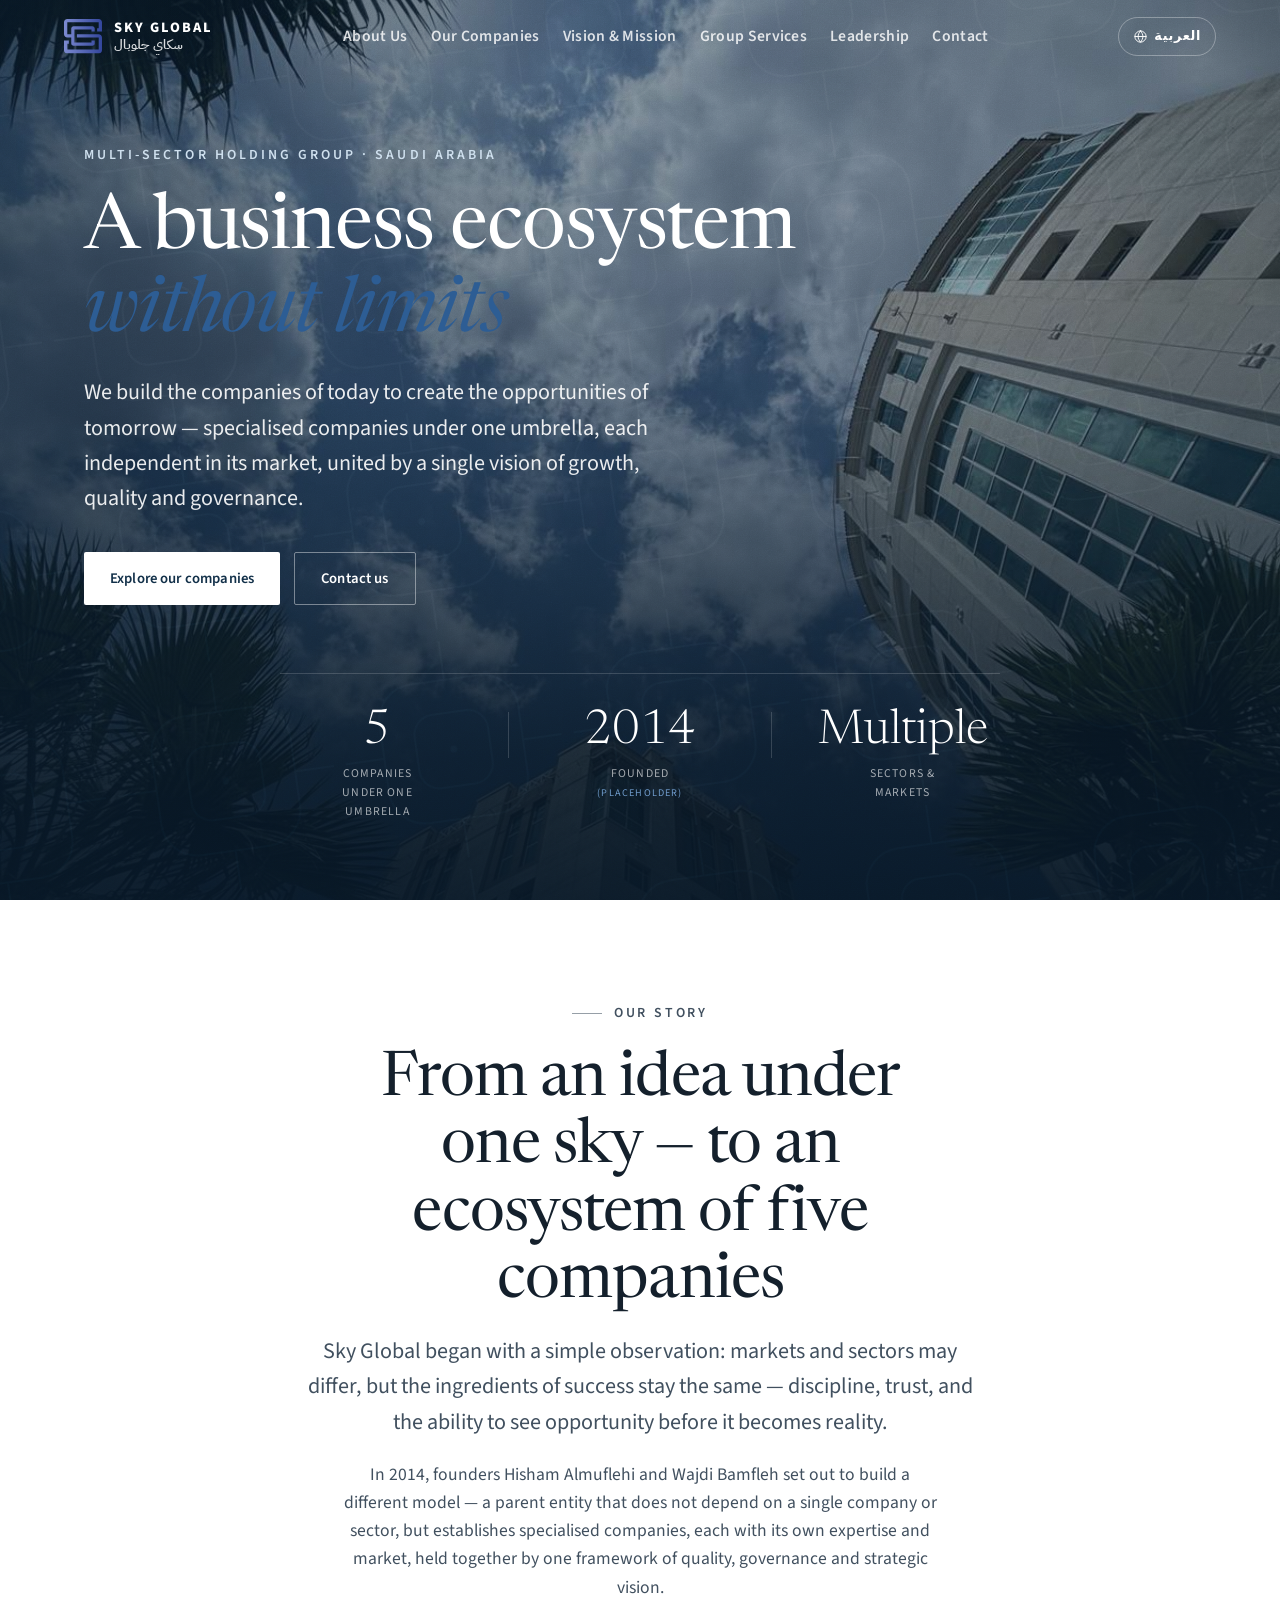
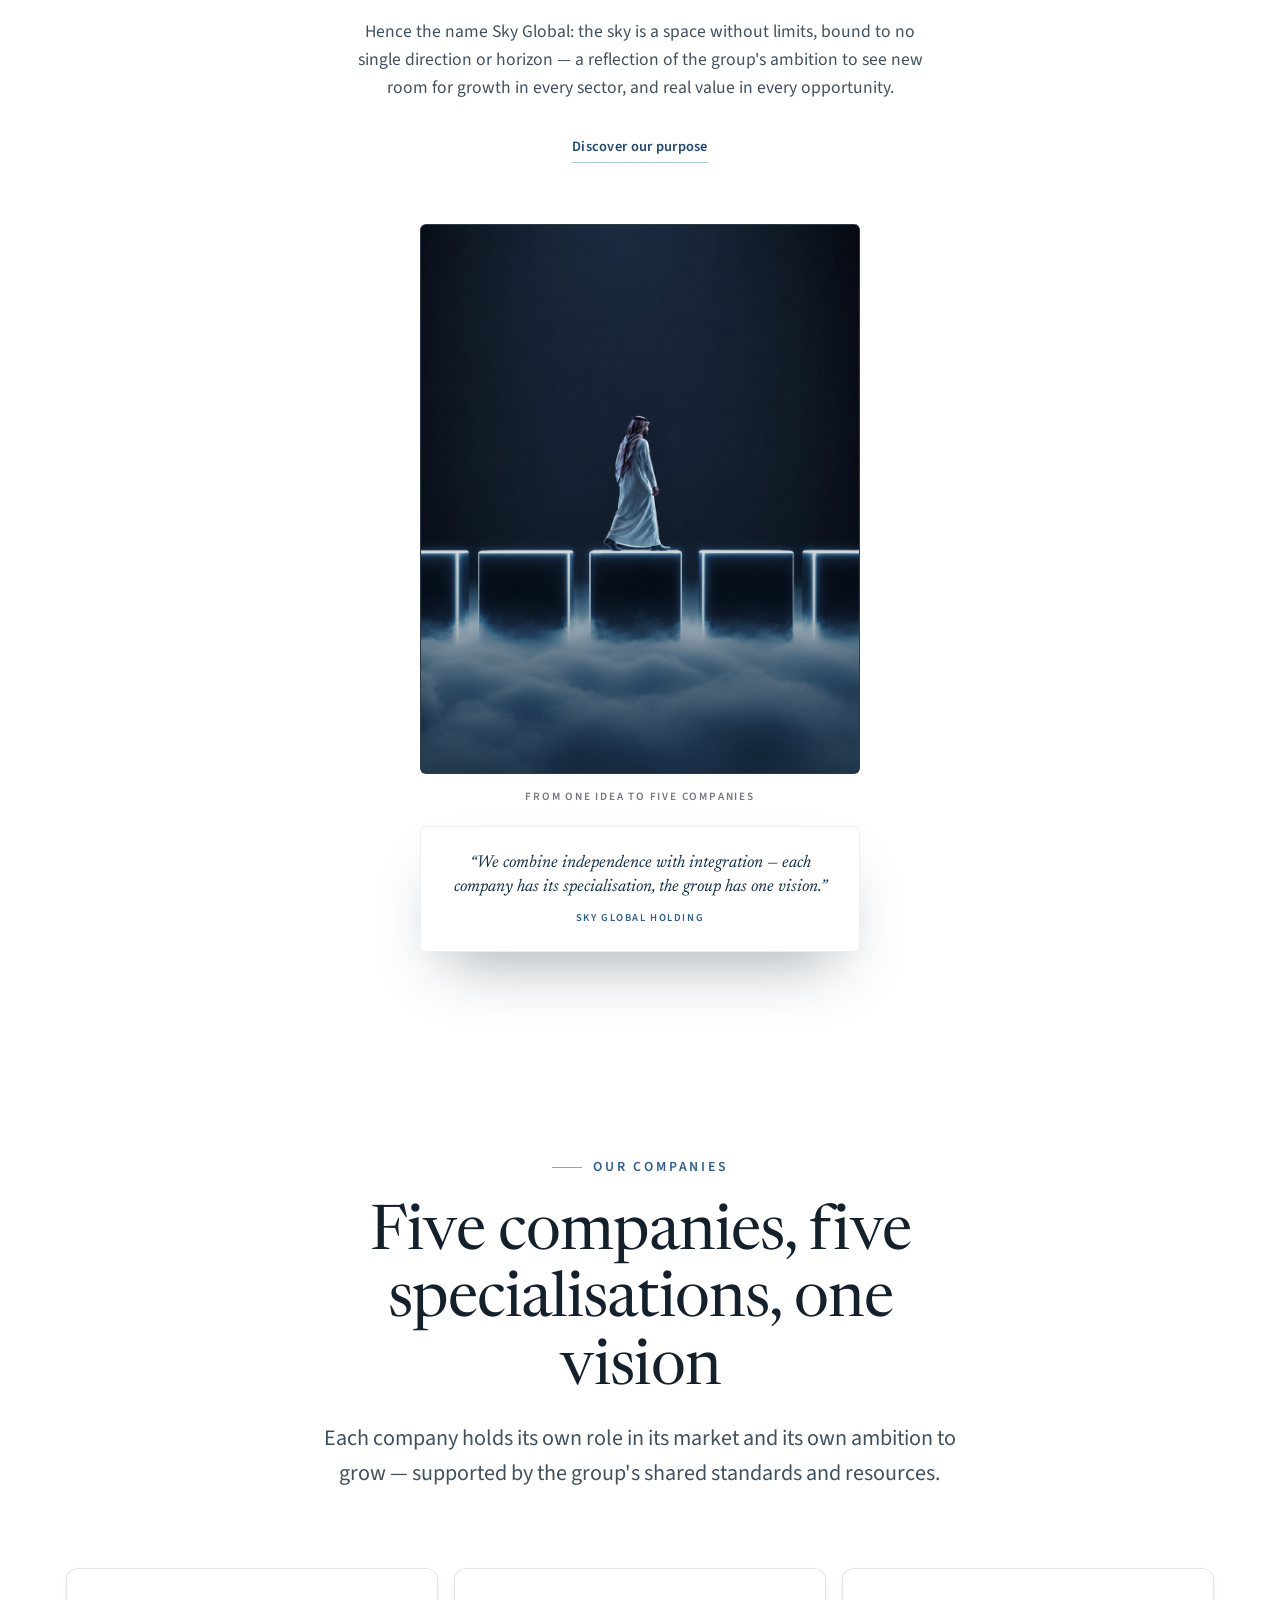
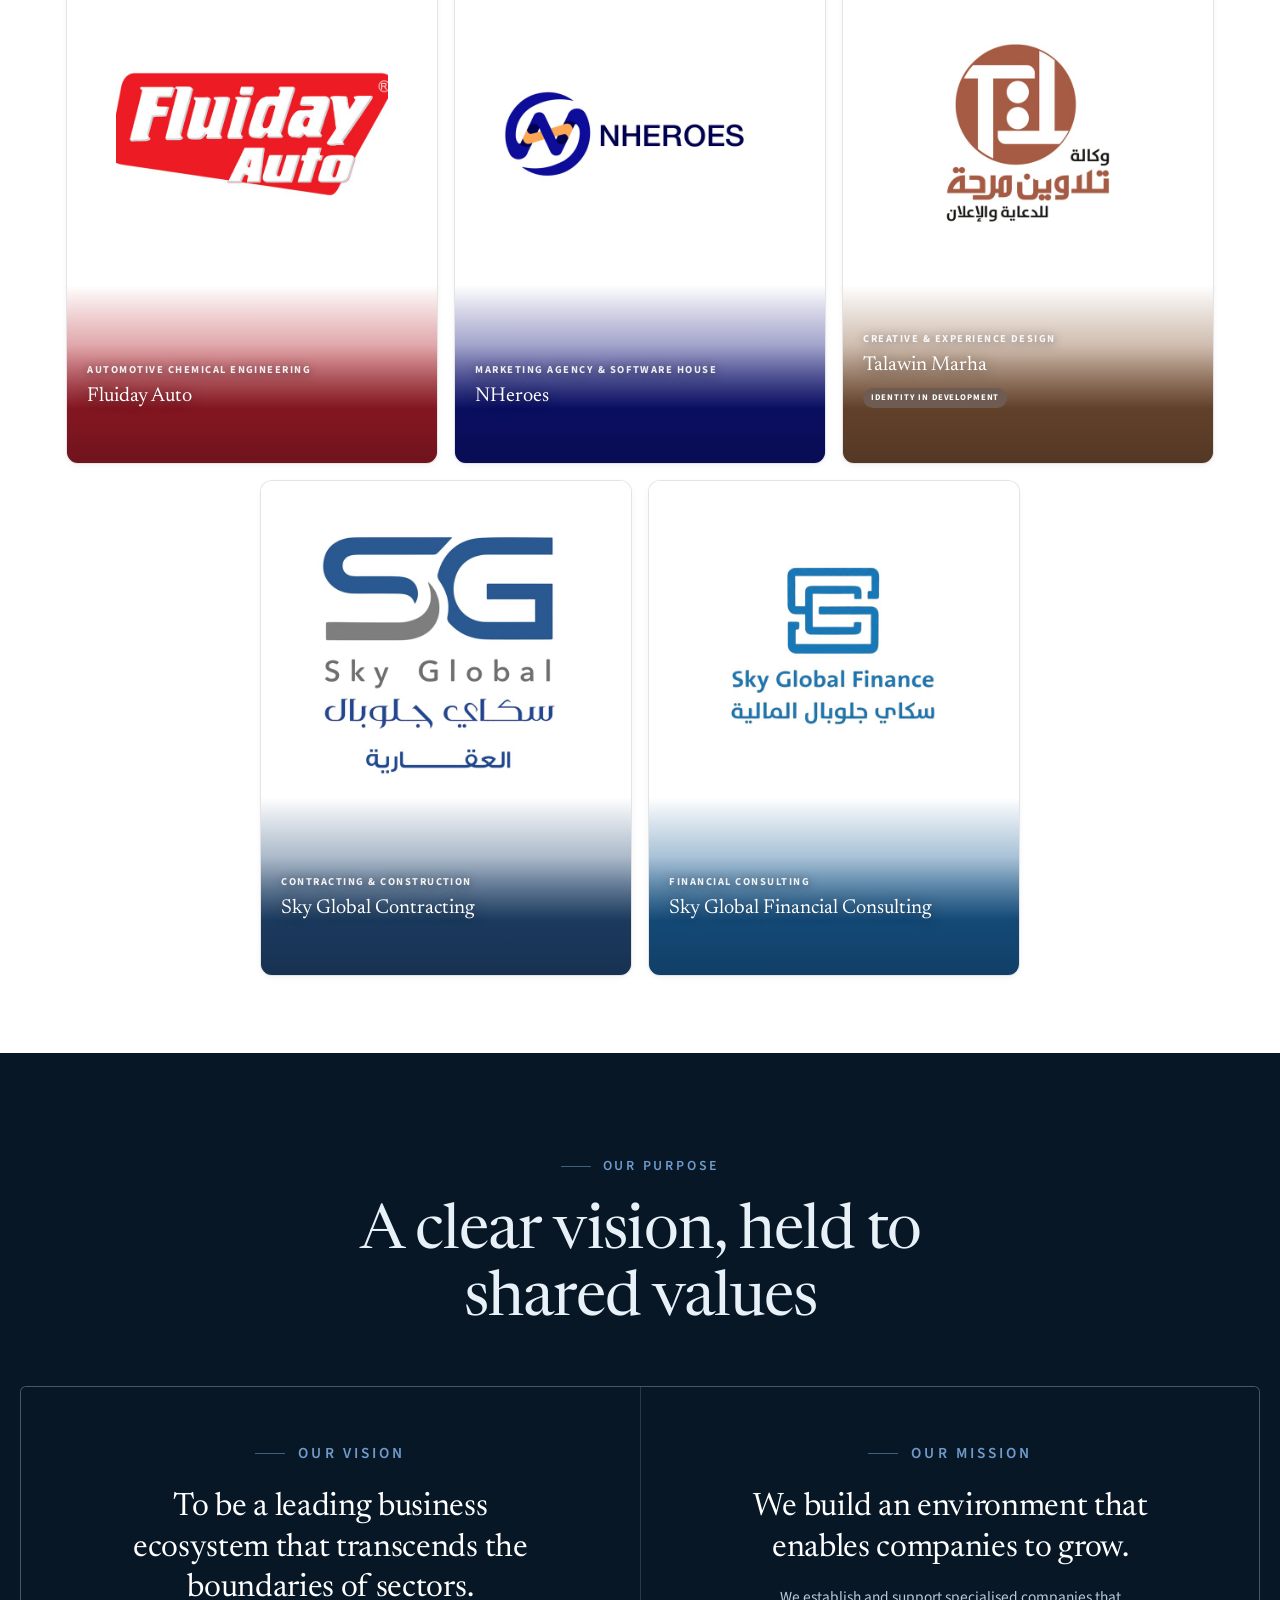
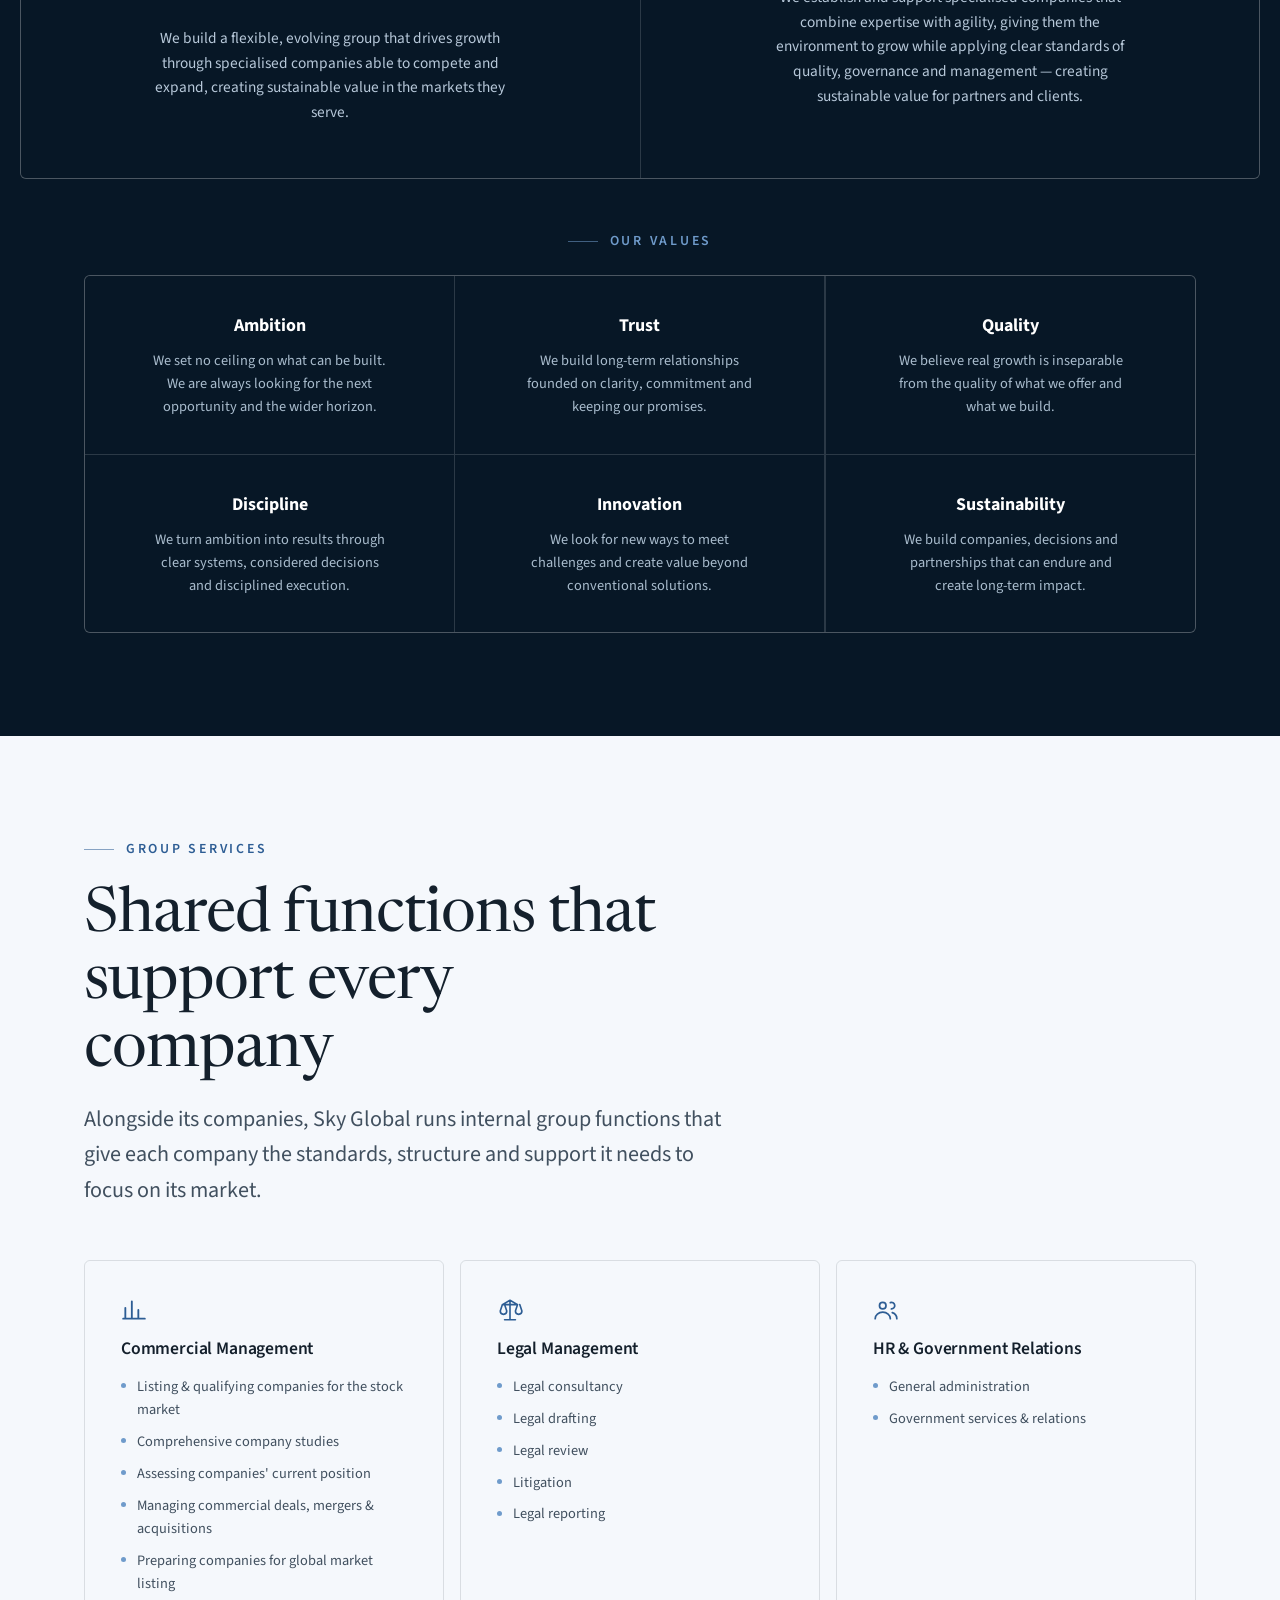
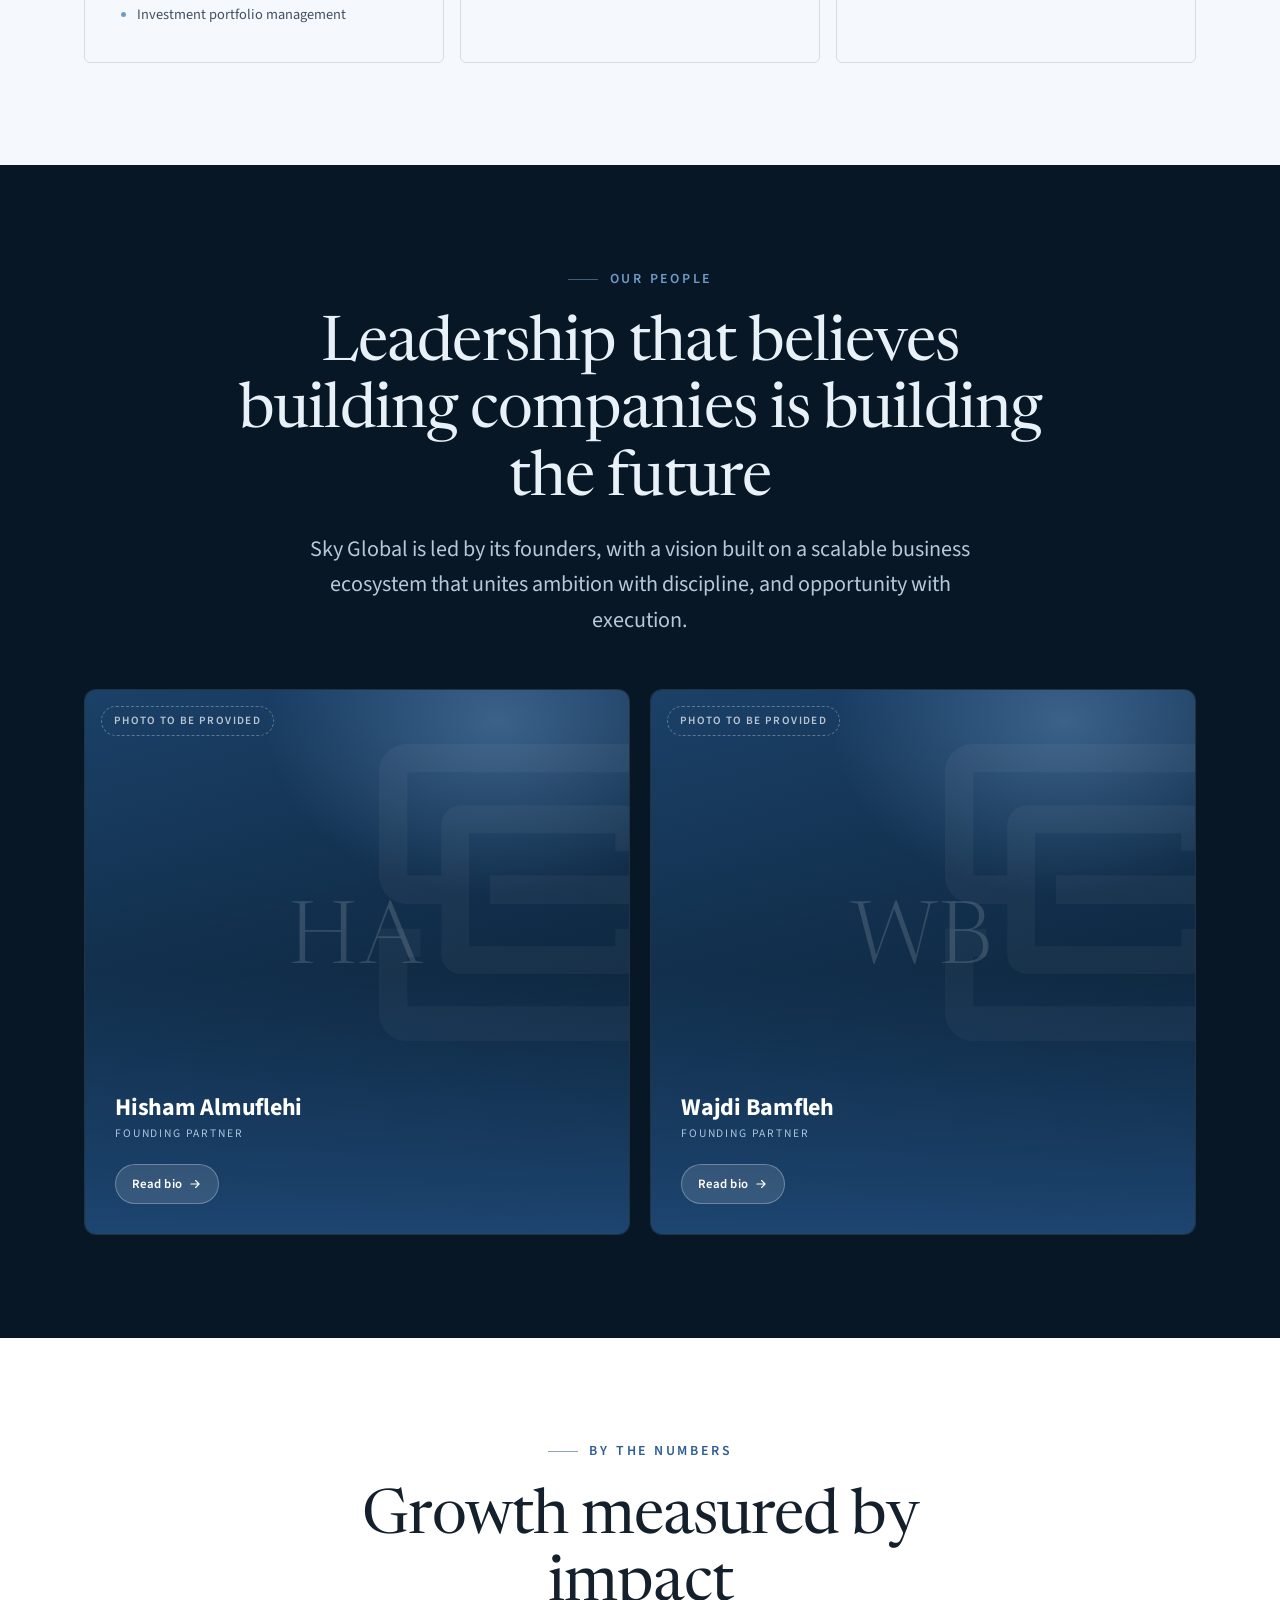
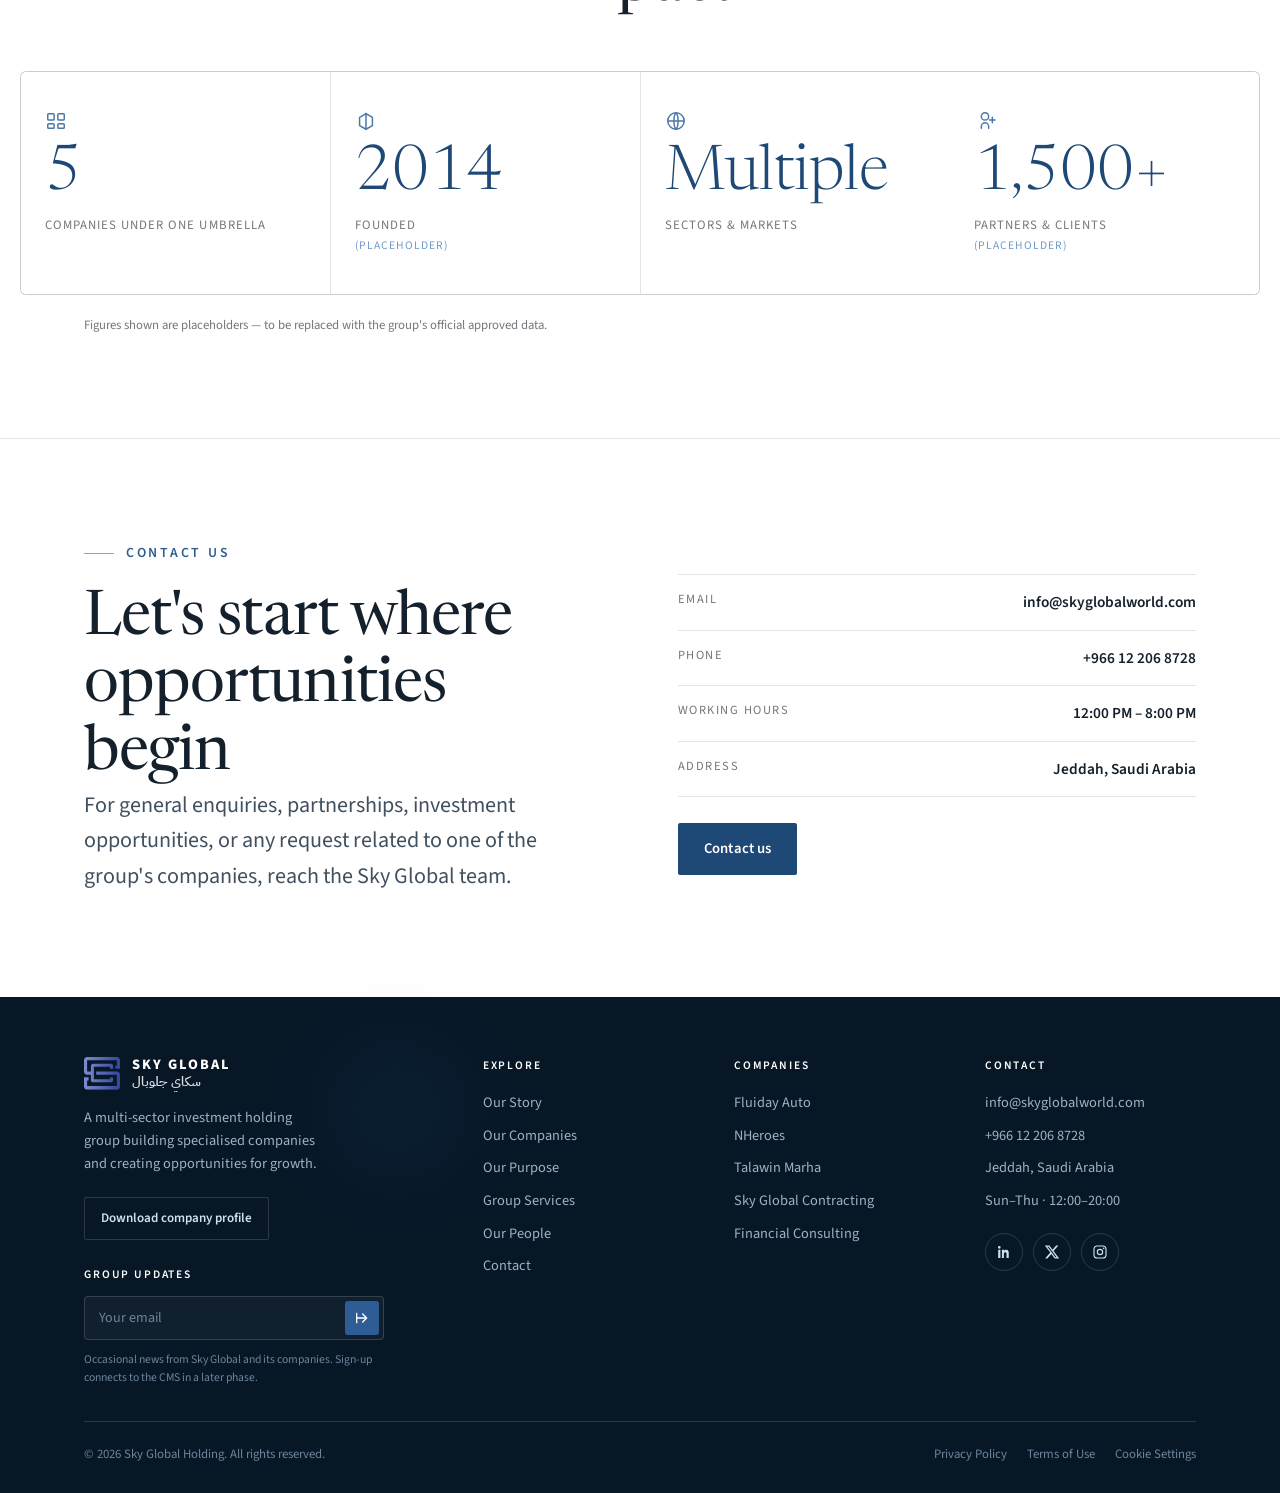
==== index.html @ 1781af26 "Add files via upload" ====
<!doctype html>
<html lang="en" dir="ltr">
<head>
<meta charset="utf-8" />
<meta name="viewport" content="width=device-width, initial-scale=1" />
<title>Sky Global Holding — A business ecosystem without limits</title>
<meta name="title-ar" content="سكاي جلوبال القابضة — منظومة أعمال تتسع بلا حدود" />
<meta name="description" content="Sky Global Holding is a Saudi multi-sector investment holding group that brings specialised companies under one umbrella, united by a single vision of growth, quality and governance." />
<link rel="stylesheet" href="assets/theme.css" />
<style>
/* =====================================================================
   HOME — section styles (editorial, restrained)
   ===================================================================== */
.s-head{max-width:var(--maxw);margin-inline:auto;padding-inline:var(--gutter)}
.s-head.center{text-align:center}
.s-head.center .eyebrow{justify-content:center}
.s-head.center h2,.s-head.center .lead{margin-inline:auto}
.s-head .lead{margin-top:1.1rem}
.s-head + .s-body{margin-top:clamp(2.2rem,4vw,3.4rem)}

/* ---- OUR STORY (centred, both languages) ---- */
.story-grid{max-width:var(--maxw);margin-inline:auto;padding-inline:var(--gutter)}
.story-copy{max-width:76ch;margin-inline:auto;text-align:center}
.story-copy .eyebrow{justify-content:center}
.story-copy h2{margin:0 auto 1.1rem;max-width:24ch}
.story-copy .lead{margin:0 auto 1.3rem}
.story-copy > p{color:var(--ink-soft);max-width:66ch;margin-inline:auto}
.story-copy > p + p{margin-top:1rem}
.story-copy .link-more{margin-top:1.8rem}
.story-media{position:relative;isolation:isolate;max-width:440px;
  margin:clamp(2.6rem,5vw,3.8rem) auto 0}
.story-media .frame{position:relative;aspect-ratio:4/5;border-radius:6px;overflow:hidden;
  background:var(--sky-950);border:1px solid var(--line-dark)}
.story-media .frame img{position:absolute;inset:0;width:100%;height:100%;object-fit:cover;object-position:50% 32%}
.story-media .frame .tone{position:absolute;inset:0;
  background:linear-gradient(180deg,transparent 42%,rgba(7,23,36,.5) 100%),
  radial-gradient(120% 80% at 50% 120%,rgba(45,93,148,.28),transparent 60%)}
.story-cap{margin-top:14px;text-align:center;font-size:.7rem;font-weight:600;
  letter-spacing:.16em;text-transform:uppercase;color:var(--gray)}
html[dir="rtl"] .story-cap{letter-spacing:.02em;text-transform:none;font-size:.85rem}
.story-quote{position:relative;margin:20px auto 0;max-width:none;text-align:center;z-index:3;
  background:#fff;color:var(--ink);padding:24px 26px;border-radius:6px;
  box-shadow:0 32px 66px -26px rgba(11,32,54,.4);border:1px solid var(--line-2)}
.story-quote p{font-family:var(--serif);font-style:italic;font-size:1.08rem;line-height:1.42;color:var(--sky-800)}
html[dir="rtl"] .story-quote p{font-family:var(--ar);font-style:normal;line-height:1.75;font-size:1rem}
.story-quote cite{display:block;margin-top:10px;font-size:.66rem;letter-spacing:.15em;text-transform:uppercase;color:var(--sky-600);font-style:normal;font-weight:600}
html[dir="rtl"] .story-quote cite{letter-spacing:.02em}

/* ---- OUR COMPANIES — hover-reveal focus grid ---- */
.hrgrid{display:flex;flex-wrap:wrap;justify-content:center;gap:16px;
  max-width:var(--wide);margin-inline:auto;padding-inline:var(--gutter)}
.hrc{flex:0 1 calc(33.333% - 12px);min-width:240px;
  position:relative;display:block;aspect-ratio:3/4;border-radius:12px;overflow:hidden;isolation:isolate;
  color:#fff;background:#fff;border:1px solid var(--line);box-shadow:0 2px 8px -3px rgba(20,32,44,.1);
  transform:scale(1);transform-origin:center;
  transition:transform .5s var(--ease),filter .5s var(--ease),opacity .5s var(--ease),box-shadow .5s var(--ease)}

/* focus effect: when the grid is hovered, non-hovered cards recede */
.hrgrid:hover .hrc:not(:hover),
.hrgrid:focus-within .hrc:not(:focus-within){
  transform:scale(.93);filter:blur(3px) saturate(.75) brightness(.9);opacity:.62}
.hrgrid .hrc:hover,.hrgrid .hrc:focus-within{
  transform:scale(1.05);z-index:3;
  box-shadow:0 34px 80px -24px rgba(45,93,148,.55),0 0 0 1px color-mix(in srgb,var(--ca) 40%,transparent)}

/* media — company logo on a light field, brand band + title at the base */
.hrc-media{position:absolute;inset:0;z-index:0;background:#fff}
.hrc-media img{position:absolute;inset-block-start:6%;inset-inline:10%;width:80%;height:55%;
  object-fit:contain;object-position:center;display:block}
.hrc-scrim{position:absolute;inset:0;z-index:1;pointer-events:none;background:
  linear-gradient(0deg,
    color-mix(in srgb,var(--ca) 92%,#0a1a2a) 0%,
    color-mix(in srgb,var(--ca) 78%,#0a1a2a) 11%,
    color-mix(in srgb,var(--ca) 30%,transparent) 24%,
    transparent 36%)}
.hrc-scrim::after{content:"";position:absolute;inset-inline:0;inset-block-end:0;height:36%;
  background:linear-gradient(0deg,rgba(4,11,22,.5),rgba(4,11,22,.12) 60%,transparent)}

.hrc-body{position:absolute;inset-inline:0;inset-block-end:0;z-index:2;
  padding:clamp(16px,1.6vw,26px);display:flex;flex-direction:column;align-items:flex-start;gap:.4rem}
.hrc-sub{font-size:.66rem;font-weight:700;letter-spacing:.14em;text-transform:uppercase;color:rgba(255,255,255,.9);text-shadow:0 1px 10px rgba(4,11,22,.5)}
html[dir="rtl"] .hrc-sub{letter-spacing:.02em;text-transform:none;font-size:.8rem;line-height:1.5}
.hrc-title{font-family:var(--serif);font-weight:400;font-size:clamp(1.05rem,.86rem + .5vw,1.4rem);line-height:1.14;text-wrap:balance;text-shadow:0 1px 14px rgba(4,11,22,.45)}
html[dir="rtl"] .hrc-title{font-family:var(--ar);font-weight:700;line-height:1.35}
.hrc-chip{margin-top:.3rem;font-size:.54rem;font-weight:700;letter-spacing:.1em;text-transform:uppercase;
  color:#fff;background:color-mix(in srgb,var(--ca) 55%,#1e4875);border-radius:999px;padding:3px 8px}
html[dir="rtl"] .hrc-chip{letter-spacing:.02em}
.hrc-go{margin-top:.6rem;display:inline-flex;align-items:center;gap:.4em;
  font-size:.72rem;font-weight:700;letter-spacing:.04em;color:#fff;
  opacity:0;transform:translateY(6px);transition:opacity .4s var(--ease),transform .4s var(--ease)}
.hrc:hover .hrc-go,.hrc:focus-within .hrc-go{opacity:1;transform:none}
.hrc-go svg{width:13px;height:13px}
html[dir="rtl"] .hrc-go svg{transform:scaleX(-1)}

@media (prefers-reduced-motion:reduce){
  .hrc,.hrc-go{transition:none}
  .hrgrid:hover .hrc:not(:hover),.hrgrid:focus-within .hrc:not(:focus-within){
    transform:none;filter:saturate(.85);opacity:.85}
  .hrgrid .hrc:hover,.hrgrid .hrc:focus-within{transform:none}
  .hrc-go{opacity:1;transform:none}
}

/* ---- OUR PURPOSE (vision / mission / values) — centred, both languages ---- */
.vm-grid{display:grid;grid-template-columns:1fr 1fr;gap:1px;background:var(--line-dark);
  border:1px solid var(--line-dark);border-radius:6px;overflow:hidden;max-width:var(--maxw);margin-inline:auto}
.vm-grid > div{background:var(--sky-950);padding:clamp(32px,4.5vw,54px);text-align:center}
.vm-grid .eyebrow{justify-content:center}
.vm-grid .ix{font-family:var(--serif);font-size:1.9rem;color:var(--sky-500);line-height:1;margin-bottom:1.1rem;display:block}
html[dir="rtl"] .vm-grid .ix{font-family:var(--ar)}
.vm-grid h3{font-family:var(--serif);font-size:var(--s2);font-weight:400;line-height:1.26;color:#fff;margin:0 auto 1rem;max-width:22ch}
html[dir="rtl"] .vm-grid h3{font-family:var(--ar);font-weight:700;line-height:1.5}
.vm-grid p{color:#b7c8d9;max-width:46ch;font-size:.96rem;margin-inline:auto}
.values{max-width:var(--maxw);margin:clamp(2.4rem,4vw,3.4rem) auto 0;padding-inline:var(--gutter)}
.values .eyebrow{justify-content:center}
.values-grid{display:grid;grid-template-columns:repeat(3,1fr);gap:1px;background:var(--line-dark);
  border:1px solid var(--line-dark);border-radius:6px;overflow:hidden}
.value{background:var(--sky-950);padding:clamp(24px,3vw,36px);text-align:center}
.value .vn{font-size:1.12rem;font-weight:700;margin-bottom:.5rem;display:flex;align-items:baseline;justify-content:center;gap:.55em;color:#fff}
.value .vn i{font-size:.72rem;font-weight:700;color:var(--sky-400);font-style:normal;letter-spacing:.08em}
.value p{font-size:.9rem;color:#a9bccd;max-width:34ch;margin-inline:auto}

/* ---- GROUP SERVICES ---- */
.svc-grid{display:grid;grid-template-columns:repeat(3,1fr);gap:16px;max-width:var(--maxw);margin-inline:auto;padding-inline:var(--gutter)}
.svc{border:1px solid var(--line);border-radius:6px;padding:clamp(26px,3vw,36px);transition:border-color .3s,transform .3s var(--ease)}
.svc:hover{border-color:var(--sky-400);transform:translateY(-3px)}
.svc svg{width:26px;height:26px;color:var(--sky-600);margin-bottom:16px}
.svc h4{font-size:1.1rem;margin-bottom:1rem}
.svc ul{list-style:none;display:flex;flex-direction:column;gap:.55rem}
.svc li{font-size:.9rem;color:var(--ink-soft);padding-inline-start:1.1em;position:relative}
.svc li::before{content:"";position:absolute;inset-inline-start:0;inset-block-start:.58em;width:5px;height:5px;background:var(--sky-400);border-radius:999px}

/* ---- OUR PEOPLE — full-bleed photo cards ---- */
.people-grid{display:grid;grid-template-columns:1fr 1fr;gap:20px;max-width:var(--maxw);margin-inline:auto;padding-inline:var(--gutter)}
.pcard{position:relative;aspect-ratio:4/5;border-radius:12px;overflow:hidden;isolation:isolate;
  border:1px solid rgba(255,255,255,.12);background:var(--sky-950);
  transition:box-shadow .45s var(--ease)}
.pcard:hover,.pcard:focus-within{
  box-shadow:0 24px 64px -20px rgba(45,93,148,.6),0 0 0 1px rgba(111,155,203,.42)}

/* media (real <img> later; brand-tinted abstract for now) */
.pcard-media{position:absolute;inset:0;z-index:0;transition:transform .7s var(--ease-out)}
.pcard:hover .pcard-media,.pcard:focus-within .pcard-media{transform:scale(1.06)}
.pcard-media > *{position:absolute}
.pcard-media img{inset:0;width:100%;height:100%;object-fit:cover;object-position:50% 22%}
.pcard-tone{inset:0;background:
  radial-gradient(78% 58% at 76% 6%,rgba(111,155,203,.42),transparent 55%),
  linear-gradient(164deg,#1b4168 0%,#102c48 50%,#071726 100%)}
.pcard-mono{inset-block-start:10%;inset-inline-end:-14%;width:60%;color:#fff;opacity:.045}
html[dir="rtl"] .pcard-mono{transform:scaleX(-1)}
.pcard-initials{inset-block-start:50%;inset-inline-start:50%;transform:translate(-50%,-64%);
  font-family:var(--serif);font-weight:300;font-size:clamp(3.4rem,9vw,5.4rem);
  color:rgba(255,255,255,.16);letter-spacing:.03em}
html[dir="rtl"] .pcard-initials{font-family:var(--ar);transform:translate(50%,-62%)}

/* bottom-up brand-blue scrim */
.pcard-scrim{position:absolute;inset:0;z-index:1;pointer-events:none;background:
  linear-gradient(0deg,rgba(30,72,117,.94) 0%,rgba(30,72,117,.55) 24%,rgba(18,48,73,.16) 48%,transparent 70%)}

.pcard-foot{position:absolute;inset-inline:0;inset-block-end:0;z-index:2;
  padding:clamp(20px,3vw,30px);display:flex;flex-direction:column;align-items:flex-start;gap:.28rem}
.pcard-ph{position:absolute;inset-block-start:16px;inset-inline-start:16px;z-index:2}
.pcard-name{font-size:clamp(1.2rem,1rem + .7vw,1.5rem);font-weight:700;color:#fff}
.pcard-role{font-size:.72rem;letter-spacing:.16em;text-transform:uppercase;color:var(--sky-300)}
html[dir="rtl"] .pcard-role{letter-spacing:.02em;text-transform:none;font-size:.86rem}
.pcard-btn{margin-top:.95rem;display:inline-flex;align-items:center;gap:.5em;
  background:rgba(255,255,255,.12);border:1px solid rgba(255,255,255,.28);color:#fff;
  font-weight:600;font-size:.8rem;letter-spacing:.02em;padding:9px 16px;border-radius:999px;
  backdrop-filter:blur(4px);-webkit-backdrop-filter:blur(4px);
  transition:background .3s,border-color .3s}
.pcard-btn .arr{width:14px;height:14px;transition:transform .3s var(--ease)}
.pcard-btn:hover{background:rgba(255,255,255,.2);border-color:rgba(255,255,255,.55)}
.pcard-btn:hover .arr{transform:translateX(4px)}
html[dir="rtl"] .pcard-btn .arr{transform:scaleX(-1)}
html[dir="rtl"] .pcard-btn:hover .arr{transform:scaleX(-1) translateX(4px)}

/* bio reveal — slides up over the card */
.pcard-bio{position:absolute;inset:0;z-index:3;background:rgba(7,20,34,.95);
  backdrop-filter:blur(10px);-webkit-backdrop-filter:blur(10px);
  padding:clamp(24px,3.6vw,40px);display:flex;flex-direction:column;justify-content:flex-end;gap:1.1rem;
  transform:translateY(101%);visibility:hidden;
  transition:transform .5s var(--ease-out),visibility 0s linear .5s}
.pcard.bio-open .pcard-bio{transform:translateY(0);visibility:visible;
  transition:transform .5s var(--ease-out)}
.pcard-bio .pcard-name{margin-bottom:.1rem}
.pcard-bio p{color:#cddcea;font-size:.94rem;line-height:1.7}
html[dir="rtl"] .pcard-bio p{line-height:1.9}
.pcard-close{align-self:flex-start;display:inline-flex;align-items:center;gap:.5em;
  color:var(--sky-300);font-weight:600;font-size:.8rem;letter-spacing:.02em}
.pcard-close svg{width:13px;height:13px}
.pcard-close:hover{color:#fff}

@media (prefers-reduced-motion:reduce){
  .pcard-media,.pcard-bio,.pcard-btn .arr{transition:none}
  .pcard:hover .pcard-media,.pcard:focus-within .pcard-media{transform:none}
}

/* ---- BY THE NUMBERS ---- */
.numbers-grid{display:grid;grid-template-columns:repeat(4,1fr);gap:1px;background:var(--line);border:1px solid var(--line);border-radius:6px;overflow:hidden;max-width:var(--maxw);margin-inline:auto}
.numbers-grid .cell{background:var(--paper);padding:clamp(28px,3vw,42px) 24px}
.numbers-grid svg{width:22px;height:22px;color:var(--sky-500);margin-bottom:12px}
.numbers-grid .n{font-family:var(--serif);font-size:var(--s4);font-weight:300;color:var(--sky-700);line-height:1}
html[dir="rtl"] .numbers-grid .n{font-family:var(--ar);font-weight:400}
.numbers-grid .l{font-size:.8rem;letter-spacing:.08em;text-transform:uppercase;color:var(--gray);margin-top:.5rem}
html[dir="rtl"] .numbers-grid .l{letter-spacing:0;text-transform:none;font-size:.9rem}
.numbers-grid .l .ph{display:block;color:var(--sky-400);font-size:.9em;margin-top:2px}
.numbers .note{max-width:var(--maxw);margin:1.3rem auto 0;padding-inline:var(--gutter);font-size:.8rem;color:var(--gray)}

@media (max-width:1080px){
  .story-grid,.vm-grid{grid-template-columns:1fr}
  .vm-grid{border-radius:6px}
  .story-quote{position:relative;inset:auto;margin-top:20px;max-width:none}
  .story-media .frame .mono{display:none}
  .values-grid,.svc-grid{grid-template-columns:1fr 1fr}
  .numbers-grid{grid-template-columns:1fr 1fr}
}
@media (min-width:1081px){
  .pcard{aspect-ratio:1/1}
}
@media (max-width:860px){ .hrc{flex-basis:calc(50% - 8px)} }
@media (max-width:640px){
  .values-grid,.svc-grid,.numbers-grid,.people-grid{grid-template-columns:1fr}
}
@media (max-width:460px){ .hrc{flex-basis:100%;aspect-ratio:5/6} }
/* touch / no-hover: keep every card readable, drop the recede effect */
@media (hover:none){
  .hrgrid:hover .hrc:not(:hover),.hrgrid:focus-within .hrc:not(:focus-within){
    transform:none;filter:none;opacity:1}
  .hrc-go{opacity:1;transform:none}
}
</style>
</head>
<body id="top" class="hero-photo">
<!-- Hero: Jeddah tower photo is the confirmed default (client, 2026-09-06). ?hero=abstract previews the old abstract bg. -->
<script>if(/[?&]hero=abstract\b/.test(location.search))document.body.classList.remove('hero-photo');else document.body.classList.add('hero-photo');</script>

<svg class="sg-defs" aria-hidden="true"><defs>
  <linearGradient id="sgGrad" x1="0" y1="0" x2="1476.09" y2="0" gradientUnits="userSpaceOnUse">
    <stop offset="0" stop-color="#7C8AD0"/><stop offset="1" stop-color="#33469C"/>
  </linearGradient>
  <symbol id="sgMark" viewBox="0 0 1476.09 1343.36">
    <path d="M 128.27 0.00 C 57.43 0.00 0.00 57.43 0.00 128.25 L 0.00 128.25 L 0.00 595.00 C 0.00 665.84 57.43 723.28 128.27 723.28 L 128.27 723.28 L 281.90 723.28 L 281.90 951.25 C 281.90 1000.30 321.66 1040.06 370.71 1040.06 L 370.71 1040.06 L 1105.38 1040.06 C 1154.42 1040.06 1194.18 1000.30 1194.18 951.25 L 1194.18 951.25 L 1194.18 837.23 L 1068.89 837.23 L 1068.89 914.77 L 407.19 914.77 L 407.19 403.51 L 1068.89 403.51 L 1068.89 482.59 L 1194.18 482.59 L 1194.18 367.03 C 1194.18 317.98 1154.42 278.22 1105.38 278.22 L 1105.38 278.22 L 370.71 278.22 C 321.66 278.22 281.90 317.98 281.90 367.03 L 281.90 367.03 L 281.90 595.00 L 128.27 595.00 L 128.27 128.25 L 1347.81 128.25 L 1347.81 356.95 L 1287.60 356.95 L 1287.60 483.39 L 1476.09 483.39 L 1476.09 128.25 C 1476.09 57.43 1418.65 0.00 1347.81 0.00 L 1347.81 0.00 Z"/>
    <path d="M 501.41 595.00 L 501.41 723.28 L 1347.81 723.28 L 1347.81 1186.17 L 128.27 1186.17 L 128.27 961.85 L 187.66 961.85 L 187.66 835.39 L 0.00 835.39 L 0.00 1215.09 C 0.00 1285.93 57.43 1343.36 128.27 1343.36 L 128.27 1343.36 L 1347.81 1343.36 C 1418.65 1343.36 1476.09 1285.93 1476.09 1215.09 L 1476.09 1215.09 L 1476.09 723.28 C 1476.09 687.84 1461.73 655.79 1438.52 632.56 L 1438.52 632.56 C 1415.30 609.36 1383.24 595.00 1347.81 595.00 L 1347.81 595.00 Z"/>
  </symbol>
</defs></svg>

<header class="hdr" id="hdr">
  <a href="#top" class="brand" aria-label="Sky Global Holding — home">
    <svg class="mark" viewBox="0 0 1476.09 1343.36" aria-hidden="true"><use href="#sgMark" fill="url(#sgGrad)"/></svg>
    <span class="wm"><b>SKY GLOBAL</b><i>سكاي جلوبال</i></span>
  </a>

  <nav class="nav" aria-label="Primary">
    <a href="#story" data-en="About Us" data-ar="من نحن">About Us</a>
    <div class="has-sub">
      <button type="button" aria-haspopup="true" aria-expanded="false" data-subtoggle
              data-en="Our Companies" data-ar="شراكتنا">Our Companies
        <svg class="caret" viewBox="0 0 24 24" fill="none" aria-hidden="true"><path d="m6 9 6 6 6-6" stroke="currentColor" stroke-width="2" stroke-linecap="round" stroke-linejoin="round"/></svg>
      </button>
      <div class="nav-sub" role="menu">
        <a href="companies/fluiday-auto.html" role="menuitem"><span class="dot" style="background:#ed1c24"></span><span data-en="Fluiday Auto" data-ar="فلوداي أوتو">Fluiday Auto</span></a>
        <a href="companies/nheroes.html" role="menuitem"><span class="dot" style="background:#0d0d99"></span><span data-en="NHeroes" data-ar="إن هيروز">NHeroes</span></a>
        <a href="companies/talawin-marha.html" role="menuitem"><span class="dot" style="background:#b06a35"></span><span data-en="Talawin Marha" data-ar="تلاوين مرحة">Talawin Marha</span></a>
        <a href="companies/sky-global-contracting.html" role="menuitem"><span class="dot"></span><span data-en="Sky Global Contracting" data-ar="سكاي جلوبال للمقاولات">Sky Global Contracting</span></a>
        <a href="companies/sky-global-financial-consulting.html" role="menuitem"><span class="dot" style="background:#1f7ac2"></span><span data-en="Financial Consulting" data-ar="الاستشارات المالية">Financial Consulting</span></a>
      </div>
    </div>
    <a href="#purpose" data-en="Vision &amp; Mission" data-ar="رؤيتنا ورسالتنا">Vision &amp; Mission</a>
    <a href="#services" data-en="Group Services" data-ar="خدمات المجموعة">Group Services</a>
    <a href="#people" data-en="Leadership" data-ar="قيادتنا">Leadership</a>
    <a href="#contact" data-en="Contact" data-ar="تواصل معنا">Contact</a>
  </nav>

  <div class="hdr-r">
    <button class="lang" id="langBtn" aria-label="Switch language">
      <svg width="15" height="15" viewBox="0 0 24 24" fill="none" aria-hidden="true"><path d="M12 3a9 9 0 100 18 9 9 0 000-18zM3 12h18M12 3c2.5 2.7 3.8 6 3.8 9S14.5 18.3 12 21M12 3C9.5 5.7 8.2 9 8.2 12S9.5 18.3 12 21" stroke="currentColor" stroke-width="1.5" stroke-linecap="round"/></svg>
      <span class="lbl" id="langLabel">العربية</span>
    </button>
    <button class="menu-toggle" id="menuToggle" aria-label="Menu" aria-expanded="false">
      <svg width="22" height="22" viewBox="0 0 24 24" fill="none"><path d="M3 6h18M3 12h18M3 18h18" stroke="currentColor" stroke-width="1.8" stroke-linecap="round"/></svg>
    </button>
  </div>
</header>

<div class="mobile-menu" id="mobileMenu">
  <a href="#story" data-en="About Us" data-ar="من نحن">About Us</a>
  <div class="mm-group">
    <span data-en="Our Companies" data-ar="شراكتنا">Our Companies</span>
    <div class="mm-sub">
      <a href="companies/fluiday-auto.html" data-en="Fluiday Auto" data-ar="فلوداي أوتو">Fluiday Auto</a>
      <a href="companies/nheroes.html" data-en="NHeroes" data-ar="إن هيروز">NHeroes</a>
      <a href="companies/talawin-marha.html" data-en="Talawin Marha" data-ar="تلاوين مرحة">Talawin Marha</a>
      <a href="companies/sky-global-contracting.html" data-en="Sky Global Contracting" data-ar="سكاي جلوبال للمقاولات">Sky Global Contracting</a>
      <a href="companies/sky-global-financial-consulting.html" data-en="Financial Consulting" data-ar="الاستشارات المالية">Financial Consulting</a>
    </div>
  </div>
  <a href="#purpose" data-en="Vision &amp; Mission" data-ar="رؤيتنا ورسالتنا">Vision &amp; Mission</a>
  <a href="#services" data-en="Group Services" data-ar="خدمات المجموعة">Group Services</a>
  <a href="#people" data-en="Leadership" data-ar="قيادتنا">Leadership</a>
  <a href="#contact" class="btn btn-ghost" data-en="Contact" data-ar="تواصل معنا">Contact</a>
</div>

<!-- ================= HERO ================= -->
<section class="hero" id="hero">
  <div class="hero-bg" data-parallax-bg aria-hidden="true">
    <!-- abstract variant (default) -->
    <div class="wash"></div>
    <svg class="mono" viewBox="0 0 1476.09 1343.36"><use href="#sgMark" fill="currentColor"/></svg>
    <span class="rule" style="inset-inline-start:22%"></span>
    <span class="rule" style="inset-inline-start:50%"></span>
    <span class="rule" style="inset-inline-start:78%"></span>
    <!-- photo variant (body.hero-photo) -->
    <img class="hero-shot" src="assets/img/hero-jeddah.jpg" alt="" decoding="async" fetchpriority="high" />
    <div class="hero-photo-tint"></div>
    <svg class="hero-motif" aria-hidden="true">
      <defs>
        <pattern id="sgTexture" width="230" height="230" patternUnits="userSpaceOnUse" patternTransform="rotate(-8)">
          <g fill="none" stroke="#fff" stroke-width="2">
            <rect x="45" y="45" width="140" height="140" rx="36"/>
            <rect x="78" y="78" width="74" height="74" rx="20"/>
            <path d="M115 45V6M115 185v39M45 115H6M185 115h39"/>
          </g>
          <circle cx="115" cy="115" r="3.4" fill="#fff"/>
        </pattern>
      </defs>
      <rect width="100%" height="100%" fill="url(#sgTexture)"/>
    </svg>
    <svg class="hero-grain"><filter id="hn"><feTurbulence type="fractalNoise" baseFrequency="0.85" numOctaves="2" stitchTiles="stitch"/><feColorMatrix type="saturate" values="0"/></filter><rect width="100%" height="100%" filter="url(#hn)"/></svg>
  </div>

  <div class="hero-inner" data-load>
    <p class="kicker" data-en="Multi-sector holding group · Saudi Arabia" data-ar="منظومة أعمال متعددة القطاعات · المملكة العربية السعودية">Multi-sector holding group · Saudi Arabia</p>
    <h1 class="display hero-tag"
        data-en="A business ecosystem <em>without limits</em>"
        data-ar="منظومة أعمال <em>تتسع بلا حدود</em>">A business ecosystem <em>without limits</em></h1>
    <p class="sub"
       data-en="We build the companies of today to create the opportunities of tomorrow — specialised companies under one umbrella, each independent in its market, united by a single vision of growth, quality and governance."
       data-ar="نبني شركات اليوم لنصنع فرص الغد — شركات متخصصة تحت مظلة واحدة، تعمل باستقلالية في أسواقها، وتلتقي تحت رؤية واحدة تقوم على النمو، الجودة، والحوكمة.">We build the companies of today to create the opportunities of tomorrow.</p>
    <div class="hero-cta">
      <a href="#companies" class="btn btn-primary" data-en="Explore our companies" data-ar="اكتشف شركاتنا">Explore our companies
        <svg class="arr" viewBox="0 0 24 24" fill="none" aria-hidden="true"><path d="M5 12h14m-6-6 6 6-6 6" stroke="currentColor" stroke-width="2" stroke-linecap="round" stroke-linejoin="round"/></svg></a>
      <a href="#contact" class="btn btn-ghost" data-en="Contact us" data-ar="تواصل معنا">Contact us</a>
    </div>
    <div class="hero-ledger">
      <div class="fig">
        <div class="n tnum" data-count="5">5</div>
        <div class="l" data-en="Companies under one umbrella" data-ar="شركات تحت مظلة واحدة">Companies under one umbrella</div>
      </div>
      <span class="sep"></span>
      <div class="fig">
        <div class="n tnum" data-count="2014" data-plain="1">2014</div>
        <div class="l" data-en="Founded <span class='ph'>(placeholder)</span>" data-ar="سنة التأسيس <span class='ph'>(مبدئي)</span>">Founded</div>
      </div>
      <span class="sep"></span>
      <div class="fig">
        <div class="n" data-en="Multiple" data-ar="متعددة">Multiple</div>
        <div class="l" data-en="Sectors &amp; markets" data-ar="قطاعات وأسواق">Sectors &amp; markets</div>
      </div>
    </div>
  </div>
</section>

<!-- ================= OUR STORY ================= -->
<section class="section" id="story">
  <div class="story-grid">
    <div class="story-copy">
      <p class="eyebrow reveal" data-en="Our Story" data-ar="قصتنا">Our Story</p>
      <h2 class="h-sec display reveal" data-en="From an idea under one sky — to an ecosystem of five companies" data-ar="من فكرة تحت سماء واحدة… إلى منظومة من خمس شركات">From an idea under one sky — to an ecosystem of five companies</h2>
      <p class="lead reveal" data-en="Sky Global began with a simple observation: markets and sectors may differ, but the ingredients of success stay the same — discipline, trust, and the ability to see opportunity before it becomes reality."
         data-ar="بدأت سكاي جلوبال من ملاحظة بسيطة: قد تختلف الأسواق والقطاعات، لكن مقومات النجاح تبقى واحدة — الانضباط، الثقة، والقدرة على رؤية الفرص قبل أن تصبح واقعًا.">Sky Global began with a simple observation.</p>
      <p class="reveal" data-en="In 2014, founders Hisham Almuflehi and Wajdi Bamfleh set out to build a different model — a parent entity that does not depend on a single company or sector, but establishes specialised companies, each with its own expertise and market, held together by one framework of quality, governance and strategic vision."
         data-ar="في عام التأسيس، قرر المؤسسان هشام عبد الرحمن المفلحي ووجدي بامفلح بناء نموذج مختلف؛ كيان أم لا يعتمد على شركة واحدة أو قطاع واحد، بل على تأسيس شركات متخصصة، لكل منها خبرتها وسوقها، بينما يجمعها إطار واحد من الجودة والحوكمة والرؤية الاستراتيجية.">In 2014, the founders set out to build a different model.</p>
      <p class="reveal" data-en="Hence the name Sky Global: the sky is a space without limits, bound to no single direction or horizon — a reflection of the group's ambition to see new room for growth in every sector, and real value in every opportunity."
         data-ar="ومن هنا جاء اسم سكاي جلوبال. فالسماء مساحة بلا حدود، لا تتوقف عند اتجاه واحد ولا يحدها أفق واحد، وكانت هذه الفكرة انعكاسًا لطموح المجموعة: أن ترى في كل قطاع مساحة جديدة للنمو، وفي كل فرصة إمكانية لبناء قيمة حقيقية.">Hence the name Sky Global.</p>
      <a href="#purpose" class="link-more reveal" data-en="Discover our purpose" data-ar="اكتشف رؤيتنا">Discover our purpose
        <svg viewBox="0 0 24 24" fill="none" aria-hidden="true"><path d="M5 12h14m-6-6 6 6-6 6" stroke="currentColor" stroke-width="2" stroke-linecap="round" stroke-linejoin="round"/></svg></a>
    </div>
    <div class="story-media reveal">
      <figure class="frame">
        <img src="assets/img/story-journey.jpg" alt="" width="1000" height="1250" loading="lazy" decoding="async" />
        <div class="tone" aria-hidden="true"></div>
      </figure>
      <p class="story-cap" data-en="From one idea to five companies" data-ar="من فكرة واحدة إلى خمس شركات">From one idea to five companies</p>
      <div class="story-quote">
        <p data-en="&ldquo;We combine independence with integration — each company has its specialisation, the group has one vision.&rdquo;"
           data-ar="«نجمع بين الاستقلالية والتكامل؛ لكل شركة تخصصها، وللمجموعة رؤية واحدة.»">&ldquo;We combine independence with integration.&rdquo;</p>
        <cite data-en="Sky Global Holding" data-ar="سكاي جلوبال القابضة">Sky Global Holding</cite>
      </div>
    </div>
  </div>
</section>

<!-- ================= OUR COMPANIES ================= -->
<section id="companies">
  <div class="section s-head center" style="padding-bottom:0">
    <p class="eyebrow reveal" data-en="Our Companies" data-ar="شركاتنا">Our Companies</p>
    <h2 class="h-sec display reveal" data-en="Five companies, five specialisations, one vision" data-ar="خمس شركات، خمسة تخصصات، رؤية واحدة">Five companies, five specialisations, one vision</h2>
    <p class="lead reveal" data-en="Each company holds its own role in its market and its own ambition to grow — supported by the group's shared standards and resources."
       data-ar="لكل شركة دورها في سوقها وطموحها للنمو — مدعومة بمعايير المجموعة ومواردها المشتركة.">Each company holds its own role in its market.</p>
  </div>

  <div class="section-sm hrgrid reveal">

    <a class="hrc" href="companies/fluiday-auto.html" style="--ca:#ed1c24">
      <div class="hrc-media" aria-hidden="true">
        <img src="assets/img/co-fluiday-logo.jpg" alt="" width="640" height="640" loading="lazy" decoding="async" />
      </div>
      <div class="hrc-scrim" aria-hidden="true"></div>
      <div class="hrc-body">
        <span class="hrc-sub" data-en="Automotive Chemical Engineering" data-ar="الهندسة الكيميائية للسيارات">Automotive Chemical Engineering</span>
        <span class="hrc-title" data-en="Fluiday Auto" data-ar="فلوداي أوتو">Fluiday Auto</span>
        <span class="hrc-go" data-en="Explore" data-ar="اكتشف">Explore
          <svg viewBox="0 0 24 24" fill="none" aria-hidden="true"><path d="M5 12h14m-6-6 6 6-6 6" stroke="currentColor" stroke-width="2" stroke-linecap="round" stroke-linejoin="round"/></svg></span>
      </div>
    </a>

    <a class="hrc" href="companies/nheroes.html" style="--ca:#0d0d99">
      <div class="hrc-media" aria-hidden="true">
        <img src="assets/img/co-nheroes.jpg" alt="" width="640" height="640" loading="lazy" decoding="async" />
      </div>
      <div class="hrc-scrim" aria-hidden="true"></div>
      <div class="hrc-body">
        <span class="hrc-sub" data-en="Marketing Agency &amp; Software House" data-ar="وكالة تسويق وحلول رقمية">Marketing Agency &amp; Software House</span>
        <span class="hrc-title" data-en="NHeroes" data-ar="إن هيروز">NHeroes</span>
        <span class="hrc-go" data-en="Explore" data-ar="اكتشف">Explore
          <svg viewBox="0 0 24 24" fill="none" aria-hidden="true"><path d="M5 12h14m-6-6 6 6-6 6" stroke="currentColor" stroke-width="2" stroke-linecap="round" stroke-linejoin="round"/></svg></span>
      </div>
    </a>

    <a class="hrc" href="companies/talawin-marha.html" style="--ca:#b06a35">
      <div class="hrc-media" aria-hidden="true">
        <img src="assets/img/co-talawin.jpg" alt="" width="640" height="640" loading="lazy" decoding="async" />
      </div>
      <div class="hrc-scrim" aria-hidden="true"></div>
      <div class="hrc-body">
        <span class="hrc-sub" data-en="Creative &amp; Experience Design" data-ar="الإبداع وصناعة التجارب">Creative &amp; Experience Design</span>
        <span class="hrc-title" data-en="Talawin Marha" data-ar="تلاوين مرحة">Talawin Marha</span>
        <span class="hrc-chip" data-en="Identity in development" data-ar="هوية قيد الإعداد">Identity in development</span>
        <span class="hrc-go" data-en="Explore" data-ar="اكتشف">Explore
          <svg viewBox="0 0 24 24" fill="none" aria-hidden="true"><path d="M5 12h14m-6-6 6 6-6 6" stroke="currentColor" stroke-width="2" stroke-linecap="round" stroke-linejoin="round"/></svg></span>
      </div>
    </a>

    <a class="hrc" href="companies/sky-global-contracting.html" style="--ca:#2d5d94">
      <div class="hrc-media" aria-hidden="true">
        <img src="assets/img/co-contracting.jpg" alt="" width="640" height="640" loading="lazy" decoding="async" />
      </div>
      <div class="hrc-scrim" aria-hidden="true"></div>
      <div class="hrc-body">
        <span class="hrc-sub" data-en="Contracting &amp; Construction" data-ar="مقاولات وتنفيذ">Contracting &amp; Construction</span>
        <span class="hrc-title" data-en="Sky Global Contracting" data-ar="سكاي جلوبال للمقاولات">Sky Global Contracting</span>
        <span class="hrc-go" data-en="Explore" data-ar="اكتشف">Explore
          <svg viewBox="0 0 24 24" fill="none" aria-hidden="true"><path d="M5 12h14m-6-6 6 6-6 6" stroke="currentColor" stroke-width="2" stroke-linecap="round" stroke-linejoin="round"/></svg></span>
      </div>
    </a>

    <a class="hrc" href="companies/sky-global-financial-consulting.html" style="--ca:#1f7ac2">
      <div class="hrc-media" aria-hidden="true">
        <img src="assets/img/co-financial.jpg" alt="" width="640" height="640" loading="lazy" decoding="async" />
      </div>
      <div class="hrc-scrim" aria-hidden="true"></div>
      <div class="hrc-body">
        <span class="hrc-sub" data-en="Financial Consulting" data-ar="استشارات وحلول مالية">Financial Consulting</span>
        <span class="hrc-title" data-en="Sky Global Financial Consulting" data-ar="سكاي جلوبال للاستشارات المالية">Sky Global Financial Consulting</span>
        <span class="hrc-go" data-en="Explore" data-ar="اكتشف">Explore
          <svg viewBox="0 0 24 24" fill="none" aria-hidden="true"><path d="M5 12h14m-6-6 6 6-6 6" stroke="currentColor" stroke-width="2" stroke-linecap="round" stroke-linejoin="round"/></svg></span>
      </div>
    </a>

  </div>
</section>

<!-- ================= OUR PURPOSE (vision / mission / values) ================= -->
<section class="section dark" id="purpose">
  <div class="s-head center">
    <p class="eyebrow reveal" data-en="Our Purpose" data-ar="رؤيتنا ورسالتنا">Our Purpose</p>
    <h2 class="h-sec display reveal" data-en="A clear vision, held to shared values" data-ar="رؤية واضحة، تلتزم بقيم مشتركة">A clear vision, held to shared values</h2>
  </div>
  <div class="s-body wrap" style="padding-inline:0">
    <div class="vm-grid">
      <div class="reveal">
        <p class="eyebrow" data-en="Our Vision" data-ar="رؤيتنا">Our Vision</p>
        <h3 data-en="To be a leading business ecosystem that transcends the boundaries of sectors."
            data-ar="أن نكون منظومة أعمال رائدة تتجاوز حدود القطاعات.">To be a leading business ecosystem that transcends the boundaries of sectors.</h3>
        <p data-en="We build a flexible, evolving group that drives growth through specialised companies able to compete and expand, creating sustainable value in the markets they serve."
           data-ar="نسعى إلى بناء مجموعة أعمال مرنة ومتطورة، تقود النمو من خلال شركات متخصصة قادرة على المنافسة والتوسع، وتخلق قيمة مستدامة في الأسواق التي تعمل فيها.">We build a flexible, evolving group that drives growth.</p>
      </div>
      <div class="reveal">
        <p class="eyebrow" data-en="Our Mission" data-ar="رسالتنا">Our Mission</p>
        <h3 data-en="We build an environment that enables companies to grow."
            data-ar="نبني بيئة تمكّن الشركات من النمو.">We build an environment that enables companies to grow.</h3>
        <p data-en="We establish and support specialised companies that combine expertise with agility, giving them the environment to grow while applying clear standards of quality, governance and management — creating sustainable value for partners and clients."
           data-ar="نؤسس وندعم شركات متخصصة تجمع بين الخبرة والمرونة، ونوفر لها البيئة التي تساعدها على النمو، مع تطبيق معايير واضحة في الجودة والحوكمة والإدارة، بما يحقق قيمة مستدامة للشركاء والعملاء.">We establish and support specialised companies.</p>
      </div>
    </div>
  </div>

  <div class="values">
    <p class="eyebrow reveal" data-en="Our Values" data-ar="قيمنا">Our Values</p>
    <div class="values-grid" data-stagger>
      <div class="value reveal"><div class="vn"><span data-en="Ambition" data-ar="الطموح">Ambition</span></div>
        <p data-en="We set no ceiling on what can be built. We are always looking for the next opportunity and the wider horizon." data-ar="لا نضع سقفًا لما يمكن بناؤه. نبحث دائمًا عن الفرصة التالية والأفق الأوسع.">We set no ceiling on what can be built.</p></div>
      <div class="value reveal"><div class="vn"><span data-en="Trust" data-ar="الثقة">Trust</span></div>
        <p data-en="We build long-term relationships founded on clarity, commitment and keeping our promises." data-ar="نبني علاقات طويلة المدى تقوم على الوضوح، الالتزام، والوفاء بالوعود.">We build long-term relationships founded on clarity.</p></div>
      <div class="value reveal"><div class="vn"><span data-en="Quality" data-ar="الجودة">Quality</span></div>
        <p data-en="We believe real growth is inseparable from the quality of what we offer and what we build." data-ar="نؤمن أن النمو الحقيقي لا ينفصل عن جودة ما نقدمه وما نبنيه.">Real growth is inseparable from quality.</p></div>
      <div class="value reveal"><div class="vn"><span data-en="Discipline" data-ar="الانضباط">Discipline</span></div>
        <p data-en="We turn ambition into results through clear systems, considered decisions and disciplined execution." data-ar="نحوّل الطموح إلى نتائج من خلال أنظمة واضحة، وقرارات مدروسة، وتنفيذ منضبط.">We turn ambition into results.</p></div>
      <div class="value reveal"><div class="vn"><span data-en="Innovation" data-ar="الابتكار">Innovation</span></div>
        <p data-en="We look for new ways to meet challenges and create value beyond conventional solutions." data-ar="نبحث عن طرق جديدة للتعامل مع التحديات وصناعة قيمة تتجاوز الحلول التقليدية.">We look for new ways to meet challenges.</p></div>
      <div class="value reveal"><div class="vn"><span data-en="Sustainability" data-ar="الاستدامة">Sustainability</span></div>
        <p data-en="We build companies, decisions and partnerships that can endure and create long-term impact." data-ar="نبني شركات وقرارات وشراكات قادرة على الاستمرار وصناعة أثر طويل المدى.">We build for long-term impact.</p></div>
    </div>
  </div>
</section>

<!-- ================= GROUP SERVICES ================= -->
<section class="section tint" id="services">
  <div class="s-head">
    <p class="eyebrow reveal" data-en="Group Services" data-ar="خدمات المجموعة">Group Services</p>
    <h2 class="h-sec display reveal" data-en="Shared functions that support every company" data-ar="إدارات مشتركة تدعم كل شركة">Shared functions that support every company</h2>
    <p class="lead reveal" data-en="Alongside its companies, Sky Global runs internal group functions that give each company the standards, structure and support it needs to focus on its market."
       data-ar="إلى جانب شركاتها، تدير سكاي جلوبال إدارات داخلية مشتركة تمنح كل شركة ما تحتاجه من معايير وهيكلة ودعم للتركيز على سوقها.">Internal group functions that support every company.</p>
  </div>
  <div class="s-body svc-grid" data-stagger>
    <div class="svc reveal">
      <svg viewBox="0 0 24 24" fill="none" aria-hidden="true"><path d="M4 20V10M10 20V4M16 20v-8M22 20H2" stroke="currentColor" stroke-width="1.7" stroke-linecap="round"/></svg>
      <h4 data-en="Commercial Management" data-ar="إدارة تجارية">Commercial Management</h4>
      <ul>
        <li data-en="Listing &amp; qualifying companies for the stock market" data-ar="إدراج وتأهيل الشركات في سوق الأسهم والبورصة">Listing &amp; qualifying companies for the stock market</li>
        <li data-en="Comprehensive company studies" data-ar="دراسة شاملة للشركات">Comprehensive company studies</li>
        <li data-en="Assessing companies' current position" data-ar="تقييم وتحديد الوضع الحالي للشركات">Assessing companies' current position</li>
        <li data-en="Managing commercial deals, mergers &amp; acquisitions" data-ar="إدارة الصفقات التجارية والدمج والاستحواذ">Managing commercial deals, mergers &amp; acquisitions</li>
        <li data-en="Preparing companies for global market listing" data-ar="تهيئة الشركات لإدراجها بسوق البورصة العالمية">Preparing companies for global market listing</li>
        <li data-en="Investment portfolio management" data-ar="إدارة المحافظ الاستثمارية">Investment portfolio management</li>
      </ul>
    </div>
    <div class="svc reveal">
      <svg viewBox="0 0 24 24" fill="none" aria-hidden="true"><path d="M12 3v18M7 21h10M5 7h14M5 7l-2 6a3 3 0 0 0 6 0L7 7M19 7l-2 6a3 3 0 0 0 6 0l-2-6M12 3l7 4M12 3 5 7" stroke="currentColor" stroke-width="1.5" stroke-linecap="round" stroke-linejoin="round"/></svg>
      <h4 data-en="Legal Management" data-ar="إدارة قانونية">Legal Management</h4>
      <ul>
        <li data-en="Legal consultancy" data-ar="الاستشارات القانونية">Legal consultancy</li>
        <li data-en="Legal drafting" data-ar="الصياغة القانونية">Legal drafting</li>
        <li data-en="Legal review" data-ar="المراجعة القانونية">Legal review</li>
        <li data-en="Litigation" data-ar="الدعاوى القضائية">Litigation</li>
        <li data-en="Legal reporting" data-ar="التقارير القانونية">Legal reporting</li>
      </ul>
    </div>
    <div class="svc reveal">
      <svg viewBox="0 0 24 24" fill="none" aria-hidden="true"><path d="M9 11a3 3 0 1 0 0-6 3 3 0 0 0 0 6ZM2 20c0-3.3 3.1-6 7-6s7 2.7 7 6M17 11a3 3 0 1 0-1-5.8M22 20c0-2.5-1.7-4.7-4.2-5.6" stroke="currentColor" stroke-width="1.6" stroke-linecap="round" stroke-linejoin="round"/></svg>
      <h4 data-en="HR &amp; Government Relations" data-ar="شؤون الموظفين">HR &amp; Government Relations</h4>
      <ul>
        <li data-en="General administration" data-ar="إدارة عامة">General administration</li>
        <li data-en="Government services &amp; relations" data-ar="الخدمات الحكومية">Government services &amp; relations</li>
      </ul>
    </div>
  </div>
</section>

<!-- ================= OUR PEOPLE ================= -->
<section class="section dark" id="people">
  <div class="s-head center">
    <p class="eyebrow reveal" data-en="Our People" data-ar="قيادتنا">Our People</p>
    <h2 class="h-sec display reveal" style="max-width:22ch" data-en="Leadership that believes building companies is building the future" data-ar="قيادة تؤمن بأن بناء الشركات هو بناء للمستقبل">Leadership that believes building companies is building the future</h2>
    <p class="lead reveal" data-en="Sky Global is led by its founders, with a vision built on a scalable business ecosystem that unites ambition with discipline, and opportunity with execution."
       data-ar="يقود سكاي جلوبال المؤسسان هشام المفلحي ووجدي بامفلح، برؤية تقوم على بناء منظومة أعمال قابلة للنمو والتوسع، تجمع بين الطموح والانضباط، وبين الفرص والتنفيذ.">Sky Global is led by its founders.</p>
  </div>
  <div class="s-body people-grid" data-stagger>

    <article class="pcard reveal">
      <div class="pcard-media" aria-hidden="true">
        <div class="pcard-tone"></div>
        <svg class="pcard-mono" viewBox="0 0 1476.09 1343.36"><use href="#sgMark" fill="currentColor"/></svg>
        <span class="pcard-initials">HA</span>
      </div>
      <div class="pcard-scrim" aria-hidden="true"></div>
      <span class="pcard-ph ph-note" style="color:rgba(255,255,255,.7);border-color:rgba(255,255,255,.3)" data-en="Photo to be provided" data-ar="الصورة قيد التزويد">Photo to be provided</span>
      <div class="pcard-foot">
        <h3 class="pcard-name" data-en="Hisham Almuflehi" data-ar="هشام المفلحي">Hisham Almuflehi</h3>
        <p class="pcard-role" data-en="Founding Partner" data-ar="شريك مؤسس">Founding Partner</p>
        <button class="pcard-btn" type="button" data-bio-toggle aria-expanded="false" aria-controls="bio-hm">
          <span data-en="Read bio" data-ar="اقرأ النبذة">Read bio</span>
          <svg class="arr" viewBox="0 0 24 24" fill="none" aria-hidden="true"><path d="M5 12h14m-6-6 6 6-6 6" stroke="currentColor" stroke-width="2" stroke-linecap="round" stroke-linejoin="round"/></svg>
        </button>
      </div>
      <div class="pcard-bio" id="bio-hm" data-bio aria-hidden="true">
        <h3 class="pcard-name" data-en="Hisham Almuflehi" data-ar="هشام المفلحي">Hisham Almuflehi</h3>
        <p data-en="[Official biography to be added: experience, specialisation, key achievements, and the area he leads within the group.]"
           data-ar="[يضاف هنا نبذة المؤسس الرسمية: الخبرات، التخصص، أبرز الإنجازات، والجانب الذي يقوده داخل المجموعة.]">[Official biography to be added: experience, specialisation, key achievements, and the area he leads within the group.]</p>
        <button class="pcard-close" type="button" data-bio-close>
          <svg viewBox="0 0 24 24" fill="none" aria-hidden="true"><path d="M6 6l12 12M18 6 6 18" stroke="currentColor" stroke-width="2" stroke-linecap="round"/></svg>
          <span data-en="Close" data-ar="إغلاق">Close</span>
        </button>
      </div>
    </article>

    <article class="pcard reveal">
      <div class="pcard-media" aria-hidden="true">
        <div class="pcard-tone"></div>
        <svg class="pcard-mono" viewBox="0 0 1476.09 1343.36"><use href="#sgMark" fill="currentColor"/></svg>
        <span class="pcard-initials">WB</span>
      </div>
      <div class="pcard-scrim" aria-hidden="true"></div>
      <span class="pcard-ph ph-note" style="color:rgba(255,255,255,.7);border-color:rgba(255,255,255,.3)" data-en="Photo to be provided" data-ar="الصورة قيد التزويد">Photo to be provided</span>
      <div class="pcard-foot">
        <h3 class="pcard-name" data-en="Wajdi Bamfleh" data-ar="وجدي بامفلح">Wajdi Bamfleh</h3>
        <p class="pcard-role" data-en="Founding Partner" data-ar="شريك مؤسس">Founding Partner</p>
        <button class="pcard-btn" type="button" data-bio-toggle aria-expanded="false" aria-controls="bio-wb">
          <span data-en="Read bio" data-ar="اقرأ النبذة">Read bio</span>
          <svg class="arr" viewBox="0 0 24 24" fill="none" aria-hidden="true"><path d="M5 12h14m-6-6 6 6-6 6" stroke="currentColor" stroke-width="2" stroke-linecap="round" stroke-linejoin="round"/></svg>
        </button>
      </div>
      <div class="pcard-bio" id="bio-wb" data-bio aria-hidden="true">
        <h3 class="pcard-name" data-en="Wajdi Bamfleh" data-ar="وجدي بامفلح">Wajdi Bamfleh</h3>
        <p data-en="[Official biography to be added: experience, specialisation, key achievements, and the area he leads within the group.]"
           data-ar="[يضاف هنا نبذة المؤسس الرسمية: الخبرات، التخصص، أبرز الإنجازات، والجانب الذي يقوده داخل المجموعة.]">[Official biography to be added: experience, specialisation, key achievements, and the area he leads within the group.]</p>
        <button class="pcard-close" type="button" data-bio-close>
          <svg viewBox="0 0 24 24" fill="none" aria-hidden="true"><path d="M6 6l12 12M18 6 6 18" stroke="currentColor" stroke-width="2" stroke-linecap="round"/></svg>
          <span data-en="Close" data-ar="إغلاق">Close</span>
        </button>
      </div>
    </article>

  </div>
</section>

<!-- ================= BY THE NUMBERS ================= -->
<section class="section numbers" id="numbers">
  <div class="s-head center">
    <p class="eyebrow reveal" data-en="By the Numbers" data-ar="أرقامنا">By the Numbers</p>
    <h2 class="h-sec display reveal" data-en="Growth measured by impact" data-ar="نمو يُقاس بالأثر">Growth measured by impact</h2>
  </div>
  <div class="s-body numbers-grid" data-stagger>
    <div class="cell reveal"><svg viewBox="0 0 24 24" fill="none" aria-hidden="true"><rect x="3" y="4" width="7" height="7" rx="1" stroke="currentColor" stroke-width="1.6"/><rect x="14" y="4" width="7" height="7" rx="1" stroke="currentColor" stroke-width="1.6"/><rect x="3" y="15" width="7" height="5" rx="1" stroke="currentColor" stroke-width="1.6"/><rect x="14" y="15" width="7" height="5" rx="1" stroke="currentColor" stroke-width="1.6"/></svg>
      <div class="n tnum" data-count="5">5</div><div class="l" data-en="Companies under one umbrella" data-ar="شركات تحت مظلة واحدة">Companies under one umbrella</div></div>
    <div class="cell reveal"><svg viewBox="0 0 24 24" fill="none" aria-hidden="true"><path d="M12 3v18M5 8l7-4 7 4v9l-7 4-7-4V8Z" stroke="currentColor" stroke-width="1.6" stroke-linejoin="round"/></svg>
      <div class="n tnum" data-count="2014" data-plain="1">2014</div><div class="l" data-en="Founded <span class='ph'>(placeholder)</span>" data-ar="سنة التأسيس <span class='ph'>(مبدئي)</span>">Founded</div></div>
    <div class="cell reveal"><svg viewBox="0 0 24 24" fill="none" aria-hidden="true"><circle cx="12" cy="12" r="9" stroke="currentColor" stroke-width="1.6"/><path d="M3 12h18M12 3c3 3 3 15 0 18M12 3c-3 3-3 15 0 18" stroke="currentColor" stroke-width="1.6"/></svg>
      <div class="n" data-en="Multiple" data-ar="متعددة">Multiple</div><div class="l" data-en="Sectors &amp; markets" data-ar="قطاعات وأسواق">Sectors &amp; markets</div></div>
    <div class="cell reveal"><svg viewBox="0 0 24 24" fill="none" aria-hidden="true"><path d="M16 20v-2a4 4 0 0 0-8 0v2M12 11a4 4 0 1 0 0-8 4 4 0 0 0 0 8Z" stroke="currentColor" stroke-width="1.6" stroke-linecap="round"/><path d="M20 8v6M23 11h-6" stroke="currentColor" stroke-width="1.6" stroke-linecap="round"/></svg>
      <div class="n tnum" data-count="1500" data-suffix="+">1500+</div><div class="l" data-en="Partners &amp; clients <span class='ph'>(placeholder)</span>" data-ar="شريكًا وعميلًا <span class='ph'>(مبدئي)</span>">Partners &amp; clients</div></div>
  </div>
  <p class="note reveal" data-en="Figures shown are placeholders — to be replaced with the group's official approved data." data-ar="الأرقام المعروضة مبدئية وتُستبدل بالبيانات الرسمية المعتمدة من المجموعة.">Figures shown are placeholders.</p>
</section>

<!-- ================= CONTACT ================= -->
<section class="section contact-band" id="contact">
  <div class="wrap contact-grid">
    <div>
      <p class="eyebrow reveal" data-en="Contact Us" data-ar="تواصل معنا">Contact Us</p>
      <h2 class="h-sec display reveal" data-en="Let's start where opportunities begin" data-ar="لنبدأ من حيث تبدأ الفرص">Let's start where opportunities begin</h2>
      <p class="lead reveal" data-en="For general enquiries, partnerships, investment opportunities, or any request related to one of the group's companies, reach the Sky Global team."
         data-ar="للاستفسارات العامة، الشراكات، الفرص الاستثمارية، أو أي طلب متعلق بإحدى شركات المجموعة، تواصل مع فريق سكاي جلوبال.">Reach the Sky Global team.</p>
    </div>
    <div class="reveal">
      <div class="contact-rows">
        <div><span data-en="Email" data-ar="البريد الإلكتروني">Email</span><span>info@skyglobalworld.com</span></div>
        <div><span data-en="Phone" data-ar="الهاتف">Phone</span><span class="tnum">+966 12 206 8728</span></div>
        <div><span data-en="Working hours" data-ar="ساعات العمل">Working hours</span><span data-en="12:00 PM – 8:00 PM" data-ar="12:00 ظهرًا – 8:00 مساءً">12:00 PM – 8:00 PM</span></div>
        <div><span data-en="Address" data-ar="العنوان">Address</span><span data-en="Jeddah, Saudi Arabia" data-ar="جدة، المملكة العربية السعودية">Jeddah, Saudi Arabia</span></div>
      </div>
      <a href="mailto:info@skyglobalworld.com" class="btn btn-solid" style="margin-top:26px" data-en="Contact us" data-ar="تواصل معنا">Contact us</a>
    </div>
  </div>
</section>

<!-- ================= FOOTER ================= -->
<footer class="ft">
  <div class="wrap">
    <div class="ft-top">
      <div class="ft-col">
        <span class="ft-glow" aria-hidden="true"></span>
        <div class="brand">
          <svg class="mark" viewBox="0 0 1476.09 1343.36" aria-hidden="true" style="width:36px"><use href="#sgMark" fill="url(#sgGrad)"/></svg>
          <span class="wm"><b>SKY GLOBAL</b><i>سكاي جلوبال</i></span>
        </div>
        <p class="ft-intro" data-en="A multi-sector investment holding group building specialised companies and creating opportunities for growth."
           data-ar="منظومة أعمال استثمارية متعددة القطاعات، تبني شركات متخصصة وتصنع فرصًا للنمو.">A multi-sector investment holding group.</p>
        <a href="#" class="ft-dl" data-en="Download company profile" data-ar="تحميل ملف المجموعة">
          <svg viewBox="0 0 24 24" fill="none" aria-hidden="true"><path d="M12 3v12m0 0 4-4m-4 4-4-4M5 21h14" stroke="currentColor" stroke-width="1.7" stroke-linecap="round" stroke-linejoin="round"/></svg>
          <span data-en="Download company profile" data-ar="تحميل ملف المجموعة">Download company profile</span>
        </a>
        <form class="ft-news" data-newsletter>
          <span class="lbl" data-en="Group updates" data-ar="مستجدات المجموعة">Group updates</span>
          <div class="ft-news-field">
            <input type="email" name="email" autocomplete="email" required
                   data-en-placeholder="Your email" data-ar-placeholder="بريدك الإلكتروني"
                   placeholder="Your email" aria-label="Email address" />
            <button type="submit" aria-label="Subscribe">
              <svg viewBox="0 0 24 24" fill="none" aria-hidden="true"><path d="M4 12h15m-6-6 6 6-6 6M4 5v14" stroke="currentColor" stroke-width="2" stroke-linecap="round" stroke-linejoin="round"/></svg>
            </button>
          </div>
          <p class="ft-news-note" data-en="Occasional news from Sky Global and its companies. Sign-up connects to the CMS in a later phase."
             data-ar="أخبار غير منتظمة من سكاي جلوبال وشركاتها. سيُربط الاشتراك بلوحة التحكم في مرحلة لاحقة.">Occasional news from Sky Global and its companies.</p>
          <p class="ft-news-ok" role="status">
            <svg viewBox="0 0 24 24" fill="none" aria-hidden="true"><path d="m5 13 4 4L19 7" stroke="currentColor" stroke-width="2.4" stroke-linecap="round" stroke-linejoin="round"/></svg>
            <span data-en="Thank you — we'll be in touch." data-ar="شكرًا لك — سنكون على تواصل.">Thank you — we'll be in touch.</span>
          </p>
        </form>
      </div>

      <div class="ft-col">
        <h5 data-en="Explore" data-ar="استكشف">Explore</h5>
        <ul>
          <li><a href="#story" data-en="Our Story" data-ar="قصتنا">Our Story</a></li>
          <li><a href="#companies" data-en="Our Companies" data-ar="شركاتنا">Our Companies</a></li>
          <li><a href="#purpose" data-en="Our Purpose" data-ar="رؤيتنا ورسالتنا">Our Purpose</a></li>
          <li><a href="#services" data-en="Group Services" data-ar="خدمات المجموعة">Group Services</a></li>
          <li><a href="#people" data-en="Our People" data-ar="قيادتنا">Our People</a></li>
          <li><a href="#contact" data-en="Contact" data-ar="تواصل معنا">Contact</a></li>
        </ul>
      </div>

      <div class="ft-col">
        <h5 data-en="Companies" data-ar="الشركات">Companies</h5>
        <ul>
          <li><a href="companies/fluiday-auto.html" data-en="Fluiday Auto" data-ar="فلوداي أوتو">Fluiday Auto</a></li>
          <li><a href="companies/nheroes.html" data-en="NHeroes" data-ar="إن هيروز">NHeroes</a></li>
          <li><a href="companies/talawin-marha.html" data-en="Talawin Marha" data-ar="تلاوين مرحة">Talawin Marha</a></li>
          <li><a href="companies/sky-global-contracting.html" data-en="Sky Global Contracting" data-ar="سكاي جلوبال للمقاولات">Sky Global Contracting</a></li>
          <li><a href="companies/sky-global-financial-consulting.html" data-en="Financial Consulting" data-ar="الاستشارات المالية">Financial Consulting</a></li>
        </ul>
      </div>

      <div class="ft-col">
        <h5 data-en="Contact" data-ar="تواصل">Contact</h5>
        <ul>
          <li><a href="mailto:info@skyglobalworld.com">info@skyglobalworld.com</a></li>
          <li><a href="tel:+966122068728" class="tnum">+966 12 206 8728</a></li>
          <li><span data-en="Jeddah, Saudi Arabia" data-ar="جدة، المملكة العربية السعودية">Jeddah, Saudi Arabia</span></li>
          <li><span data-en="Sun–Thu · 12:00–20:00" data-ar="الأحد–الخميس · 12:00–20:00">Sun–Thu · 12:00–20:00</span></li>
        </ul>
        <div class="ft-social">
          <a href="#" aria-label="Sky Global on LinkedIn" data-tip="LinkedIn" rel="noopener">
            <svg viewBox="0 0 24 24" fill="currentColor" aria-hidden="true"><path d="M6.94 5a2 2 0 1 1-4 0 2 2 0 0 1 4 0ZM3.3 8.5h3.3V21H3.3V8.5Zm5.6 0h3.16v1.7h.05c.44-.83 1.5-1.7 3.1-1.7 3.3 0 3.9 2.17 3.9 5V21h-3.3v-5.5c0-1.3 0-3-1.84-3s-2.12 1.43-2.12 2.9V21H8.9V8.5Z"/></svg>
          </a>
          <a href="#" aria-label="Sky Global on X" data-tip="X (Twitter)" rel="noopener">
            <svg viewBox="0 0 24 24" fill="currentColor" aria-hidden="true"><path d="M18.24 2.25h3.31l-7.23 8.26 8.5 11.24h-6.65l-5.2-6.8-5.96 6.8H1.7l7.73-8.84L1.25 2.25h6.82l4.71 6.23 5.46-6.23Zm-1.16 17.52h1.83L7.02 4.13H5.05L17.08 19.77Z"/></svg>
          </a>
          <a href="#" aria-label="Sky Global on Instagram" data-tip="Instagram" rel="noopener">
            <svg viewBox="0 0 24 24" fill="none" aria-hidden="true"><rect x="3" y="3" width="18" height="18" rx="5" stroke="currentColor" stroke-width="1.7"/><circle cx="12" cy="12" r="4" stroke="currentColor" stroke-width="1.7"/><circle cx="17.5" cy="6.5" r="1.2" fill="currentColor"/></svg>
          </a>
        </div>
      </div>
    </div>

    <div class="ft-bot">
      <span data-en="© 2026 Sky Global Holding. All rights reserved." data-ar="© 2026 سكاي جلوبال القابضة. جميع الحقوق محفوظة.">© 2026 Sky Global Holding. All rights reserved.</span>
      <nav aria-label="Legal">
        <a href="#" data-en="Privacy Policy" data-ar="سياسة الخصوصية">Privacy Policy</a>
        <a href="#" data-en="Terms of Use" data-ar="شروط الاستخدام">Terms of Use</a>
        <a href="#" data-en="Cookie Settings" data-ar="إعدادات الكوكيز">Cookie Settings</a>
      </nav>
    </div>
  </div>
</footer>

<script src="assets/app.js"></script>
</body>
</html>
---- assets/theme.css ----
/* =====================================================================
   SKY GLOBAL — shared theme
   Tokens → base → utilities → header → hero → footer → components
   Editorial, restrained. Motion is CSS-first; JS only enhances.
   ===================================================================== */
@import url('https://fonts.googleapis.com/css2?family=Source+Sans+3:ital,wght@0,300;0,400;0,600;0,700;1,400&family=Newsreader:ital,opsz,wght@0,16..72,300;0,16..72,400;0,16..72,500;1,16..72,400;1,16..72,500&family=IBM+Plex+Sans+Arabic:wght@300;400;500;600;700&display=swap');

:root{
  /* brand blues (from #2d5d94 / #1e4875) */
  --sky-950:#071726; --sky-900:#0b2036; --sky-800:#123049; --sky-700:#1e4875;
  --sky-600:#2d5d94; --sky-500:#4a77a8; --sky-400:#6f9bcb; --sky-300:#a9c4de;
  --sky-200:#cfe0ee; --sky-100:#e3edf6; --sky-50:#eff4f9;
  --gray:#74787c; --ink:#14202c; --ink-soft:#41505f;
  --paper:#ffffff; --paper-2:#f5f8fc;
  --line:rgba(20,32,44,.12); --line-2:rgba(20,32,44,.07); --line-dark:rgba(255,255,255,.15);

  --serif:"Newsreader",Georgia,"Times New Roman",serif;
  --sans:"Source Sans 3",system-ui,-apple-system,"Segoe UI",Roboto,sans-serif;
  --ar:"IBM Plex Sans Arabic","Source Sans 3",system-ui,sans-serif;

  --maxw:1240px; --wide:1440px;
  --gutter:clamp(20px,5vw,72px);
  --ease:cubic-bezier(.22,.61,.36,1);
  --ease-out:cubic-bezier(.16,1,.3,1);
  --hdr-h:76px;

  --s-1:clamp(.8rem,.77rem + .12vw,.88rem);
  --s0:clamp(1rem,.96rem + .2vw,1.1rem);
  --s1:clamp(1.15rem,1.06rem + .4vw,1.4rem);
  --s2:clamp(1.5rem,1.3rem + .9vw,2.05rem);
  --s3:clamp(1.95rem,1.6rem + 1.7vw,3rem);
  --s4:clamp(2.4rem,1.9rem + 2.5vw,3.9rem);
  --s5:clamp(2.7rem,2rem + 3.5vw,4.9rem);
}
*,*::before,*::after{box-sizing:border-box;margin:0;padding:0}
html{scroll-behavior:smooth;-webkit-text-size-adjust:100%;scroll-padding-top:var(--hdr-h)}
body{
  font-family:var(--sans);color:var(--ink);background:var(--paper);
  font-size:var(--s0);line-height:1.6;font-weight:400;overflow-x:hidden;
  text-rendering:optimizeLegibility;-webkit-font-smoothing:antialiased;
}
html[dir="rtl"] body{font-family:var(--ar);line-height:1.85}
img,svg,video{max-width:100%;display:block}
a{color:inherit;text-decoration:none}
button{font:inherit;color:inherit;cursor:pointer;background:none;border:0}
::selection{background:var(--sky-600);color:#fff}
:focus-visible{outline:2px solid var(--sky-500);outline-offset:3px;border-radius:2px}
h1,h2,h3,h4{line-height:1.14;font-weight:600;letter-spacing:-.01em}
html[dir="rtl"] h1,html[dir="rtl"] h2,html[dir="rtl"] h3,html[dir="rtl"] h4{letter-spacing:0;line-height:1.32;font-weight:700}
.tnum{font-variant-numeric:tabular-nums}
/* keep phone numbers / latin figures left-to-right inside RTL text */
html[dir="rtl"] .tnum{direction:ltr;unicode-bidi:isolate}
html[dir="rtl"] a.tnum{display:inline-block}

/* serif display — English only; Arabic uses the brand Arabic face */
.display{font-family:var(--serif);font-weight:400;letter-spacing:-.015em;line-height:1.08}
.display em,.display i{font-style:italic;color:var(--sky-600)}
html[dir="rtl"] .display{font-family:var(--ar);font-weight:700;letter-spacing:0;line-height:1.3}
html[dir="rtl"] .display em,html[dir="rtl"] .display i{font-style:normal;color:inherit}

/* ---------- utilities ---------- */
.wrap{max-width:var(--maxw);margin-inline:auto;padding-inline:var(--gutter)}
.wrap-wide{max-width:var(--wide);margin-inline:auto;padding-inline:var(--gutter)}
.section{padding-block:clamp(60px,8vw,120px);position:relative}
.section-sm{padding-block:clamp(44px,6vw,80px)}
.dark{background:var(--sky-950);color:#e9f1f8}
.dark .lead{color:#b7c8d9}
.tint{background:var(--paper-2)}

.eyebrow{
  font-size:var(--s-1);font-weight:600;letter-spacing:.2em;text-transform:uppercase;
  color:var(--sky-600);display:flex;align-items:center;gap:.85em;margin-bottom:1.4rem;
}
.eyebrow::before{content:"";width:30px;height:1px;background:currentColor;flex:none;opacity:.55}
.eyebrow.center{justify-content:center}
html[dir="rtl"] .eyebrow{letter-spacing:.04em;font-weight:700}
.dark .eyebrow{color:var(--sky-400)}

.lead{font-size:var(--s1);color:var(--ink-soft);font-weight:400;max-width:60ch}
.h-sec{font-size:var(--s3);max-width:20ch}
.h-sec.display{font-size:var(--s4);max-width:17ch}

/* ---------- reveal (CSS + IntersectionObserver) ----------
   Hidden only when html.fx is set (JS present AND motion allowed).
   Without .fx everything is visible immediately. */
.reveal{opacity:1;transform:none}
.fx .reveal{opacity:0;transform:translateY(22px);will-change:opacity,transform}
.fx .reveal.in{opacity:1;transform:none;
  transition:opacity .75s var(--ease-out),transform .75s var(--ease-out);
  transition-delay:calc(var(--d,0)*1ms)}

@media (prefers-reduced-motion:reduce){
  html{scroll-behavior:auto}
}

/* ---------- buttons ---------- */
.btn{
  display:inline-flex;align-items:center;gap:.6em;font-weight:600;font-size:.92rem;letter-spacing:.01em;
  padding:14px 26px;border-radius:2px;transition:transform .3s var(--ease),background .3s,color .3s,border-color .3s;
  white-space:nowrap;
}
.btn .arr{width:16px;height:16px;flex:none;transition:transform .3s var(--ease)}
.btn:hover{transform:translateY(-2px)}
.btn:hover .arr{transform:translateX(4px)}
html[dir="rtl"] .btn .arr{transform:scaleX(-1)}
html[dir="rtl"] .btn:hover .arr{transform:scaleX(-1) translateX(4px)}
.btn-primary{background:#fff;color:var(--sky-800)}
.btn-primary:hover{background:var(--sky-600);color:#fff}
.btn-solid{background:var(--sky-700);color:#fff}
.btn-solid:hover{background:var(--sky-600)}
.btn-ghost{border:1px solid rgba(255,255,255,.42);color:#fff}
.btn-ghost:hover{background:rgba(255,255,255,.1)}
.btn-line{border:1px solid var(--line);color:var(--ink)}
.btn-line:hover{border-color:var(--sky-600);color:var(--sky-700)}

/* text link with arrow — "Discover more" */
.link-more{display:inline-flex;align-items:center;gap:.55em;font-weight:600;font-size:.9rem;
  letter-spacing:.02em;color:var(--sky-700);padding-block:4px;
  border-bottom:1px solid var(--sky-300);transition:border-color .3s,color .3s}
.link-more svg{width:15px;height:15px;transition:transform .3s var(--ease)}
.link-more:hover{color:var(--sky-600);border-color:var(--sky-600)}
.link-more:hover svg{transform:translateX(4px)}
html[dir="rtl"] .link-more svg{transform:scaleX(-1)}
html[dir="rtl"] .link-more:hover svg{transform:scaleX(-1) translateX(4px)}

/* ---------- header ---------- */
.hdr{
  position:fixed;inset-block-start:0;inset-inline:0;z-index:100;
  display:flex;align-items:center;justify-content:space-between;gap:24px;
  padding:16px var(--gutter);
  transition:background .4s var(--ease),padding .4s var(--ease),box-shadow .4s var(--ease);
}
.hdr.scrolled{background:rgba(255,255,255,.92);backdrop-filter:blur(14px);-webkit-backdrop-filter:blur(14px);
  padding-block:10px;box-shadow:0 1px 0 var(--line)}
.brand{display:flex;align-items:center;gap:12px;color:#fff;transition:color .4s;flex:none}
.hdr.scrolled .brand{color:var(--sky-700)}
.brand .mark{width:38px;height:auto;flex:none}
.sg-defs{position:absolute;width:0;height:0;overflow:hidden}
.brand .wm{display:flex;flex-direction:column;line-height:1;color:inherit}
.brand .wm b{font-weight:800;font-size:.9rem;letter-spacing:.14em}
.brand .wm i{font-family:var(--ar);font-style:normal;font-weight:600;font-size:.8rem;letter-spacing:0;opacity:.85;margin-top:4px}
.hdr.scrolled .brand .wm b,.hdr.scrolled .brand .wm i{color:#33469C}
.brand .co-name-x{font-weight:700;font-size:.95rem;letter-spacing:.02em}
.brand .co-sub-x{display:block;font-size:.62rem;letter-spacing:.2em;text-transform:uppercase;opacity:.72;font-weight:500;margin-top:3px}
html[dir="rtl"] .brand .co-sub-x{letter-spacing:.03em}

.nav{display:flex;gap:clamp(16px,1.8vw,26px);align-items:center}
.nav > a,.nav > .has-sub > button{
  font-size:.98rem;font-weight:600;letter-spacing:.02em;color:rgba(255,255,255,.82);
  padding-block:8px;position:relative;transition:color .3s;display:inline-flex;align-items:center;gap:.4em}
html[dir="rtl"] .nav > a,html[dir="rtl"] .nav > .has-sub > button{letter-spacing:0;font-weight:700;font-size:1.05rem}
.hdr.scrolled .nav > a,.hdr.scrolled .nav > .has-sub > button{color:var(--ink-soft)}
.nav > a::after,.nav > .has-sub > button::after{content:"";position:absolute;inset-block-end:2px;inset-inline-start:0;
  width:0;height:1.5px;background:var(--sky-500);transition:width .35s var(--ease)}
.nav > a:hover::after,.nav > a[aria-current="true"]::after,
.nav > .has-sub:hover > button::after,.nav > .has-sub:focus-within > button::after{width:100%}
.nav > a[aria-current="true"]{color:var(--sky-300)}
.hdr.scrolled .nav > a[aria-current="true"]{color:var(--sky-600)}
.nav .caret{width:11px;height:11px;transition:transform .3s var(--ease)}
.has-sub:hover .caret,.has-sub:focus-within .caret{transform:rotate(180deg)}

/* dropdown */
.has-sub{position:relative}
.nav-sub{
  position:absolute;inset-block-start:100%;inset-inline-start:50%;transform:translateX(-50%) translateY(8px);
  min-width:264px;background:#fff;border:1px solid var(--line);border-radius:6px;
  box-shadow:0 26px 60px -22px rgba(11,32,54,.32);padding:8px;
  opacity:0;visibility:hidden;pointer-events:none;transition:opacity .25s var(--ease),transform .25s var(--ease);
}
html[dir="rtl"] .nav-sub{inset-inline-start:auto;inset-inline-end:50%;transform:translateX(50%) translateY(8px)}
.has-sub:hover .nav-sub,.has-sub:focus-within .nav-sub{opacity:1;visibility:visible;pointer-events:auto;transform:translateX(-50%) translateY(6px)}
html[dir="rtl"] .has-sub:hover .nav-sub,html[dir="rtl"] .has-sub:focus-within .nav-sub{transform:translateX(50%) translateY(6px)}
.nav-sub a{display:flex;align-items:center;gap:12px;padding:11px 13px;border-radius:4px;
  font-size:.9rem;font-weight:600;color:var(--ink);transition:background .2s,color .2s}
.nav-sub a small{display:block;font-weight:400;font-size:.76rem;color:var(--gray);letter-spacing:0}
.nav-sub a:hover{background:var(--sky-50);color:var(--sky-700)}
.nav-sub a .dot{width:7px;height:7px;border-radius:999px;background:var(--sky-500);flex:none}

.hdr-r{display:flex;align-items:center;gap:12px;flex:none}
.lang{display:flex;align-items:center;gap:6px;font-size:.8rem;font-weight:600;letter-spacing:.05em;color:#fff;
  border:1px solid rgba(255,255,255,.32);border-radius:999px;padding:8px 14px;transition:.3s}
.hdr.scrolled .lang{color:var(--ink);border-color:var(--line)}
.lang:hover{border-color:var(--sky-400);color:var(--sky-400)}
.hdr-contact{padding:10px 20px;font-size:.84rem}
.hdr.scrolled .hdr-contact{border-color:var(--line);color:var(--ink)}
.hdr.scrolled .hdr-contact:hover{background:var(--sky-700);border-color:var(--sky-700);color:#fff}
.menu-toggle{display:none;align-items:center;justify-content:center;width:44px;height:44px;color:#fff}
.hdr.scrolled .menu-toggle{color:var(--ink)}

.mobile-menu{position:fixed;inset:0;z-index:99;background:var(--sky-950);color:#fff;
  display:flex;flex-direction:column;justify-content:center;gap:2px;padding:var(--gutter);
  transform:translateY(-100%);transition:transform .5s var(--ease);overflow-y:auto}
.mobile-menu.open{transform:none}
.mobile-menu a{font-size:1.3rem;font-weight:300;padding:13px 0;border-bottom:1px solid var(--line-dark)}
html[dir="rtl"] .mobile-menu a{font-weight:400}
.mobile-menu .mm-group{padding:13px 0;border-bottom:1px solid var(--line-dark)}
.mobile-menu .mm-group > span{font-size:1.3rem;font-weight:300}
.mobile-menu .mm-group .mm-sub{display:flex;flex-direction:column;gap:2px;margin-top:8px;padding-inline-start:14px}
.mobile-menu .mm-group .mm-sub a{font-size:.98rem;font-weight:400;color:rgba(255,255,255,.7);border:0;padding:7px 0}
.mobile-menu .btn{align-self:flex-start;margin-top:22px}

/* ---------- HERO — editorial: headline + stat ledger ---------- */
.hero{position:relative;min-height:100svh;display:flex;align-items:center;overflow:hidden;
  background:var(--sky-950);color:#fff;padding-block:calc(var(--hdr-h) + 54px) 64px}
.hero-bg{position:absolute;inset:0;z-index:0;overflow:hidden}
.hero-bg .wash{position:absolute;inset:0;background:
  radial-gradient(115% 90% at 82% 6%,rgba(111,155,203,.30),transparent 52%),
  radial-gradient(90% 90% at 6% 104%,rgba(30,72,117,.55),transparent 60%),
  linear-gradient(162deg,#0c2a45 0%,#0a2137 48%,#071726 100%)}
.hero-bg .mono{position:absolute;inset-block-start:50%;inset-inline-end:-9%;transform:translateY(-50%);
  width:min(60vw,760px);opacity:.05;color:#fff}
html[dir="rtl"] .hero-bg .mono{transform:translateY(-50%) scaleX(-1)}
.hero-bg .rule{position:absolute;inset-block:0;width:1px;background:rgba(255,255,255,.05)}
.hero-grain{position:absolute;inset:0;width:100%;height:100%;opacity:.14;mix-blend-mode:overlay}

/* ---- HERO photo variant (body.hero-photo) — A/B test vs the abstract bg ---- */
.hero-shot,.hero-photo-tint,.hero-motif{display:none}
body.hero-photo .hero-bg .wash,
body.hero-photo .hero-bg .mono,
body.hero-photo .hero-bg .rule{display:none}
body.hero-photo .hero-shot{display:block;position:absolute;inset:0;width:100%;height:100%;
  object-fit:cover;object-position:60% 32%}
body.hero-photo .hero-photo-tint{display:block;position:absolute;inset:0;background:
  linear-gradient(178deg,rgba(12,42,69,.24) 0%,rgba(10,33,55,.46) 44%,rgba(7,23,38,.84) 82%,rgba(7,23,38,.95) 100%),
  linear-gradient(96deg,rgba(7,23,38,.62) 0%,rgba(7,23,38,.22) 44%,transparent 74%),
  radial-gradient(120% 80% at 20% 46%,transparent 32%,rgba(7,23,38,.4) 100%)}
body.hero-photo .hero-motif{display:block;position:absolute;inset:0;width:100%;height:100%;
  opacity:.08;mix-blend-mode:soft-light}
@media (max-width:760px){
  body.hero-photo .hero-shot{object-position:64% 30%}
  body.hero-photo .hero-photo-tint{background:
    linear-gradient(180deg,rgba(7,23,38,.32) 0%,rgba(7,23,38,.72) 55%,rgba(7,23,38,.96) 100%)}
}

.hero-inner{position:relative;z-index:2;max-width:var(--maxw);margin-inline:auto;width:100%;padding-inline:var(--gutter)}
.hero .kicker{font-size:var(--s-1);font-weight:600;letter-spacing:.22em;text-transform:uppercase;
  color:var(--sky-200);margin-bottom:1.4rem}
html[dir="rtl"] .hero .kicker{letter-spacing:.05em}
.hero-tag{font-size:var(--s5);max-width:16ch;color:#fff;margin-bottom:1.3rem}
html[dir="rtl"] .hero-tag{max-width:20ch}
.hero .sub{font-size:var(--s1);font-weight:400;max-width:52ch;color:rgba(255,255,255,.9)}
html[dir="rtl"] .hero .sub{line-height:1.9}
.hero-cta{display:flex;gap:14px;flex-wrap:wrap;margin-top:2.2rem}

/* stat ledger — three equal, consistent figures */
.hero-ledger{margin-top:clamp(2.6rem,6vw,4.2rem);display:grid;
  grid-template-columns:1fr 1px 1fr 1px 1fr;gap:clamp(14px,2.6vw,34px);align-items:start;
  border-block-start:1px solid rgba(255,255,255,.16);padding-block-start:clamp(22px,3vw,34px);
  max-width:720px;margin-inline:auto;text-align:center}
.hero-ledger .sep{width:1px;height:46px;background:rgba(255,255,255,.16);justify-self:center;margin-block-start:4px}
.hero-ledger .fig{display:flex;flex-direction:column;align-items:center}
.hero-ledger .fig .n{font-family:var(--serif);font-weight:300;line-height:1;color:#fff;
  font-size:clamp(2.1rem,1.7rem + 1.7vw,3rem);font-variant-numeric:tabular-nums}
html[dir="rtl"] .hero-ledger .fig .n{font-family:var(--ar);font-weight:500}
.hero-ledger .fig .l{font-size:.74rem;letter-spacing:.1em;text-transform:uppercase;color:rgba(255,255,255,.62);
  margin-top:.6rem;max-width:18ch}
html[dir="rtl"] .hero-ledger .fig .l{letter-spacing:0;text-transform:none;font-size:.85rem;line-height:1.6}
.hero-ledger .fig .l .ph{color:var(--sky-400);font-size:.86em}

/* hero load-in — only when motion is allowed (html.fx) */
.fx [data-load] > *{opacity:0;transform:translateY(20px);animation:heroIn .85s var(--ease-out) forwards}
.fx [data-load] > *:nth-child(1){animation-delay:.05s}
.fx [data-load] > *:nth-child(2){animation-delay:.15s}
.fx [data-load] > *:nth-child(3){animation-delay:.25s}
.fx [data-load] > *:nth-child(4){animation-delay:.35s}
.fx [data-load] > *:nth-child(5){animation-delay:.45s}
@keyframes heroIn{to{opacity:1;transform:none}}

/* ---------- footer ---------- */
.ft{background:var(--sky-950);color:#9db2c6;padding-block:60px 28px;font-size:.9rem}
.ft-top{display:grid;grid-template-columns:1.7fr 1fr 1fr 1fr;gap:40px;padding-bottom:34px;border-bottom:1px solid var(--line-dark)}
.ft .brand{color:#fff;margin-bottom:1rem}
.ft .brand .mark g{fill:#c7cfeb}
.ft .brand .wm b,.ft .brand .wm i{color:#fff}
.ft-col{position:relative}
.ft-intro{max-width:34ch;margin-bottom:1.4rem}
.ft-dl{display:inline-flex;align-items:center;gap:.55em;font-size:.82rem;font-weight:600;color:#cfe0ee;
  border:1px solid var(--line-dark);border-radius:2px;padding:10px 16px;transition:border-color .3s,color .3s}
.ft-dl:hover{border-color:var(--sky-400);color:#fff}
.ft-dl svg{width:15px;height:15px}
.ft h5{color:#fff;font-size:.72rem;letter-spacing:.16em;text-transform:uppercase;margin-bottom:1rem;font-weight:600}
html[dir="rtl"] .ft h5{letter-spacing:.02em;text-transform:none}
.ft ul{list-style:none;display:flex;flex-direction:column;gap:.6rem}
.ft a{transition:color .25s}
.ft a:hover{color:#fff}

/* newsletter */
.ft-news{margin-top:1.6rem;max-width:300px;position:relative}
.ft-news .lbl{display:block;font-size:.72rem;letter-spacing:.16em;text-transform:uppercase;color:#fff;font-weight:600;margin-bottom:.75rem}
html[dir="rtl"] .ft-news .lbl{letter-spacing:.02em;text-transform:none}
.ft-news-field{position:relative}
.ft-news input{width:100%;height:44px;border:1px solid var(--line-dark);border-radius:4px;background:rgba(255,255,255,.04);
  color:#fff;padding-inline:14px 50px;font:inherit;font-size:.88rem;transition:border-color .3s,background .3s}
.ft-news input::placeholder{color:#6d849a}
.ft-news input:focus{outline:none;border-color:var(--sky-400);background:rgba(255,255,255,.07)}
.ft-news button{position:absolute;inset-inline-end:5px;inset-block-start:5px;width:34px;height:34px;border-radius:3px;
  display:grid;place-items:center;background:var(--sky-600);color:#fff;transition:background .3s,transform .3s}
.ft-news button:hover{background:var(--sky-500);transform:translateY(-1px)}
.ft-news button svg{width:16px;height:16px}
html[dir="rtl"] .ft-news button svg{transform:scaleX(-1)}
.ft-news-note{margin-top:.7rem;font-size:.73rem;color:#6d849a;line-height:1.55}
.ft-news.done .ft-news-field,.ft-news.done .ft-news-note{display:none}
.ft-news-ok{display:none;align-items:center;gap:.5em;color:var(--sky-300);font-size:.86rem;font-weight:600}
.ft-news.done .ft-news-ok{display:flex}
.ft-news-ok svg{width:15px;height:15px}
.ft-glow{position:absolute;inset-inline-end:-14px;inset-block-start:-8px;width:120px;height:120px;border-radius:999px;
  background:var(--sky-600);opacity:.16;filter:blur(46px);pointer-events:none}

/* social */
.ft-social{display:flex;gap:10px;margin-top:1.3rem}
.ft-social a{position:relative;width:38px;height:38px;border-radius:999px;border:1px solid var(--line-dark);
  display:grid;place-items:center;color:#cfe0ee;transition:border-color .3s,color .3s,background .3s}
.ft-social a:hover{border-color:var(--sky-400);color:#fff;background:rgba(255,255,255,.05)}
.ft-social svg{width:16px;height:16px}
.ft-social a[data-tip]::after{content:attr(data-tip);position:absolute;inset-block-end:calc(100% + 8px);inset-inline-start:50%;
  transform:translateX(-50%) translateY(4px);white-space:nowrap;background:#fff;color:var(--ink);font-size:.68rem;font-weight:700;
  letter-spacing:.02em;padding:5px 9px;border-radius:3px;opacity:0;pointer-events:none;transition:opacity .25s var(--ease),transform .25s var(--ease)}
.ft-social a[data-tip]:hover::after,.ft-social a[data-tip]:focus-visible::after{opacity:1;transform:translateX(-50%) translateY(0)}
html[dir="rtl"] .ft-social a[data-tip]::after{inset-inline-start:auto;inset-inline-end:50%;transform:translateX(50%) translateY(4px)}
html[dir="rtl"] .ft-social a[data-tip]:hover::after,html[dir="rtl"] .ft-social a[data-tip]:focus-visible::after{transform:translateX(50%) translateY(0)}

.ft-bot{padding-top:22px;display:flex;justify-content:space-between;gap:16px 26px;flex-wrap:wrap;font-size:.8rem;color:#6d849a}
.ft-bot nav{display:flex;gap:20px;flex-wrap:wrap}
.ft-bot nav a{transition:color .25s}
.ft-bot nav a:hover{color:#fff}

/* ---------- shared: "part of Sky Global" band (company pages) ---------- */
.group-band{background:var(--sky-950);color:#fff;text-align:center}
.group-band .eyebrow{color:var(--sky-400);justify-content:center}
.group-band h2{font-size:var(--s3);font-weight:400;max-width:24ch;margin:0 auto 1.2rem}
.group-band p{color:#b7c8d9;max-width:52ch;margin:0 auto 2rem}

/* ---------- shared: contact band ---------- */
.contact-band{border-block-start:1px solid var(--line)}
.contact-grid{display:grid;grid-template-columns:1fr 1fr;gap:clamp(30px,6vw,80px)}
.contact-rows{margin-top:2rem;border-block-start:1px solid var(--line)}
.contact-rows div{display:flex;justify-content:space-between;gap:20px;padding:15px 0;border-block-end:1px solid var(--line);font-size:.96rem}
.contact-rows span:first-child{color:var(--gray);font-size:.78rem;letter-spacing:.12em;text-transform:uppercase}
html[dir="rtl"] .contact-rows span:first-child{letter-spacing:0;text-transform:none}
.contact-rows span:last-child{font-weight:600;text-align:end}

/* ---------- company page: hero ---------- */
.cp-hero{position:relative;min-height:82svh;display:flex;flex-direction:column;justify-content:flex-end;overflow:hidden;color:#fff;padding-block:150px 60px}
.cp-hero .cp-bg{position:absolute;inset:0;z-index:0}
.cp-hero .cp-bg>*{position:absolute;inset:0;width:100%;height:100%}
.cp-back{position:absolute;inset-block-start:104px;inset-inline-start:var(--gutter);z-index:3;font-size:.8rem;font-weight:600;letter-spacing:.08em;color:rgba(255,255,255,.75);display:flex;align-items:center;gap:.5em}
.cp-back:hover{color:#fff}
.cp-hero-inner{position:relative;z-index:2;max-width:var(--maxw);margin-inline:auto;width:100%;padding-inline:var(--gutter)}
.cp-tag{font-size:var(--s-1);font-weight:600;letter-spacing:.2em;text-transform:uppercase;color:rgba(255,255,255,.72);margin-bottom:1.2rem}
html[dir="rtl"] .cp-tag{letter-spacing:.04em}
.cp-hero h1{font-size:var(--s4);max-width:16ch;margin-bottom:1rem}
.cp-hero .cp-sub{font-size:var(--s1);max-width:50ch;color:rgba(255,255,255,.88);font-weight:400}

/* ---------- placeholder chrome ---------- */
.ph-note{display:inline-flex;align-items:center;gap:.5em;font-size:.7rem;font-weight:600;letter-spacing:.12em;text-transform:uppercase;color:var(--sky-600);border:1px dashed var(--sky-300);border-radius:999px;padding:5px 12px}
html[dir="rtl"] .ph-note{letter-spacing:.02em}
.ph-box{border:1px dashed var(--line);border-radius:4px;background:
  repeating-linear-gradient(135deg,var(--paper-2) 0 12px,transparent 12px 24px);
  display:flex;align-items:center;justify-content:center;color:var(--gray);font-size:.8rem;letter-spacing:.1em;text-transform:uppercase;min-height:120px;text-align:center;padding:20px}
html[dir="rtl"] .ph-box{letter-spacing:0;text-transform:none}

/* ---------- responsive ---------- */
@media (max-width:1180px){
  .nav{display:none}
  .menu-toggle{display:flex}
  .hdr-r .hdr-contact{display:none}
  .lang .lbl{display:none}
  .lang{padding:9px;border-radius:999px}
}
@media (max-width:1080px){
  .contact-grid,.ft-top{grid-template-columns:1fr 1fr}
  .ft-top > div:first-child{grid-column:1/-1}
}
@media (max-width:760px){
  .hero-ledger{grid-template-columns:1fr;gap:20px;max-width:none}
  .hero-ledger .sep{display:none}
  .hero-ledger .fig .n{font-size:clamp(2.4rem,9vw,3.2rem)}
  .hero-cta{flex-direction:column;align-items:stretch}
  .hero-cta .btn{justify-content:center;padding-block:15px}
  .contact-grid,.ft-top{grid-template-columns:1fr}
  .section{padding-block:clamp(52px,13vw,72px)}
  .contact-rows div{flex-direction:column;gap:2px}
  .contact-rows span:last-child{text-align:start}
  .cp-hero{min-height:auto;padding-block:130px 44px}
}
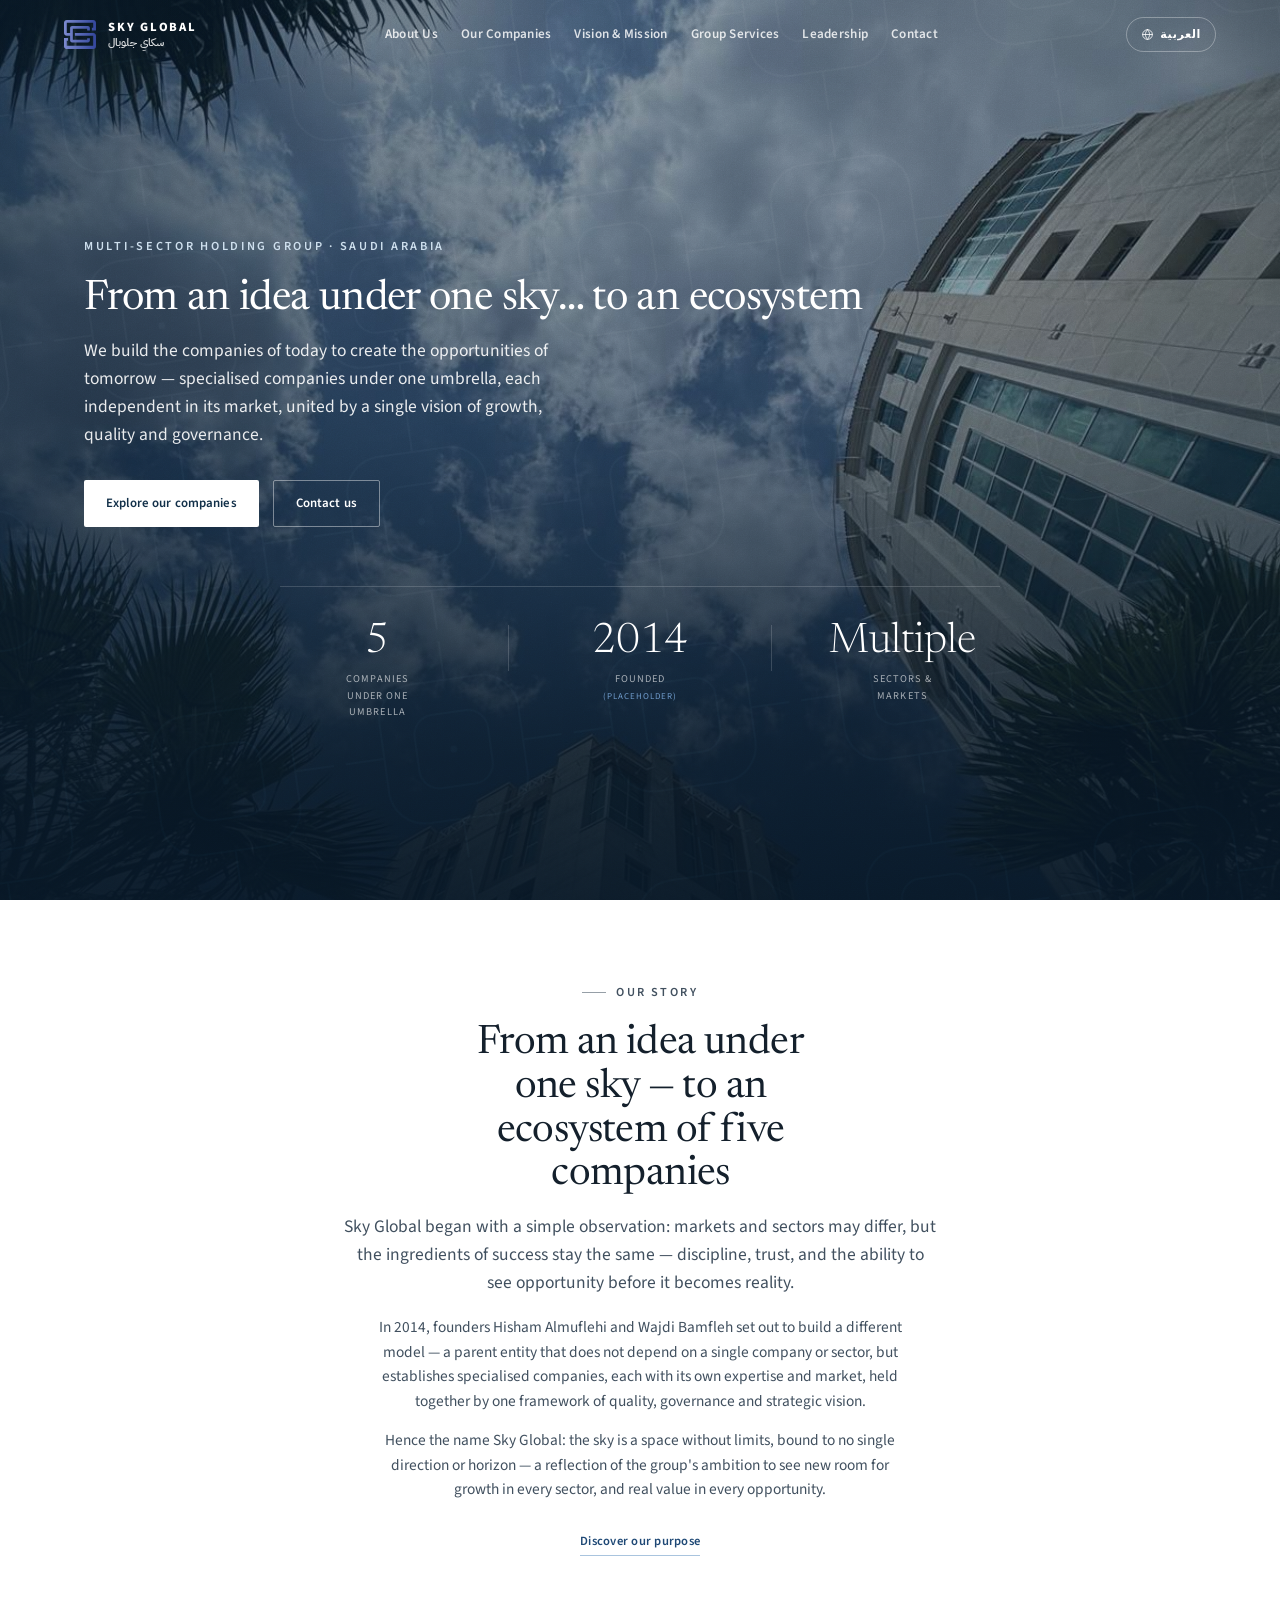
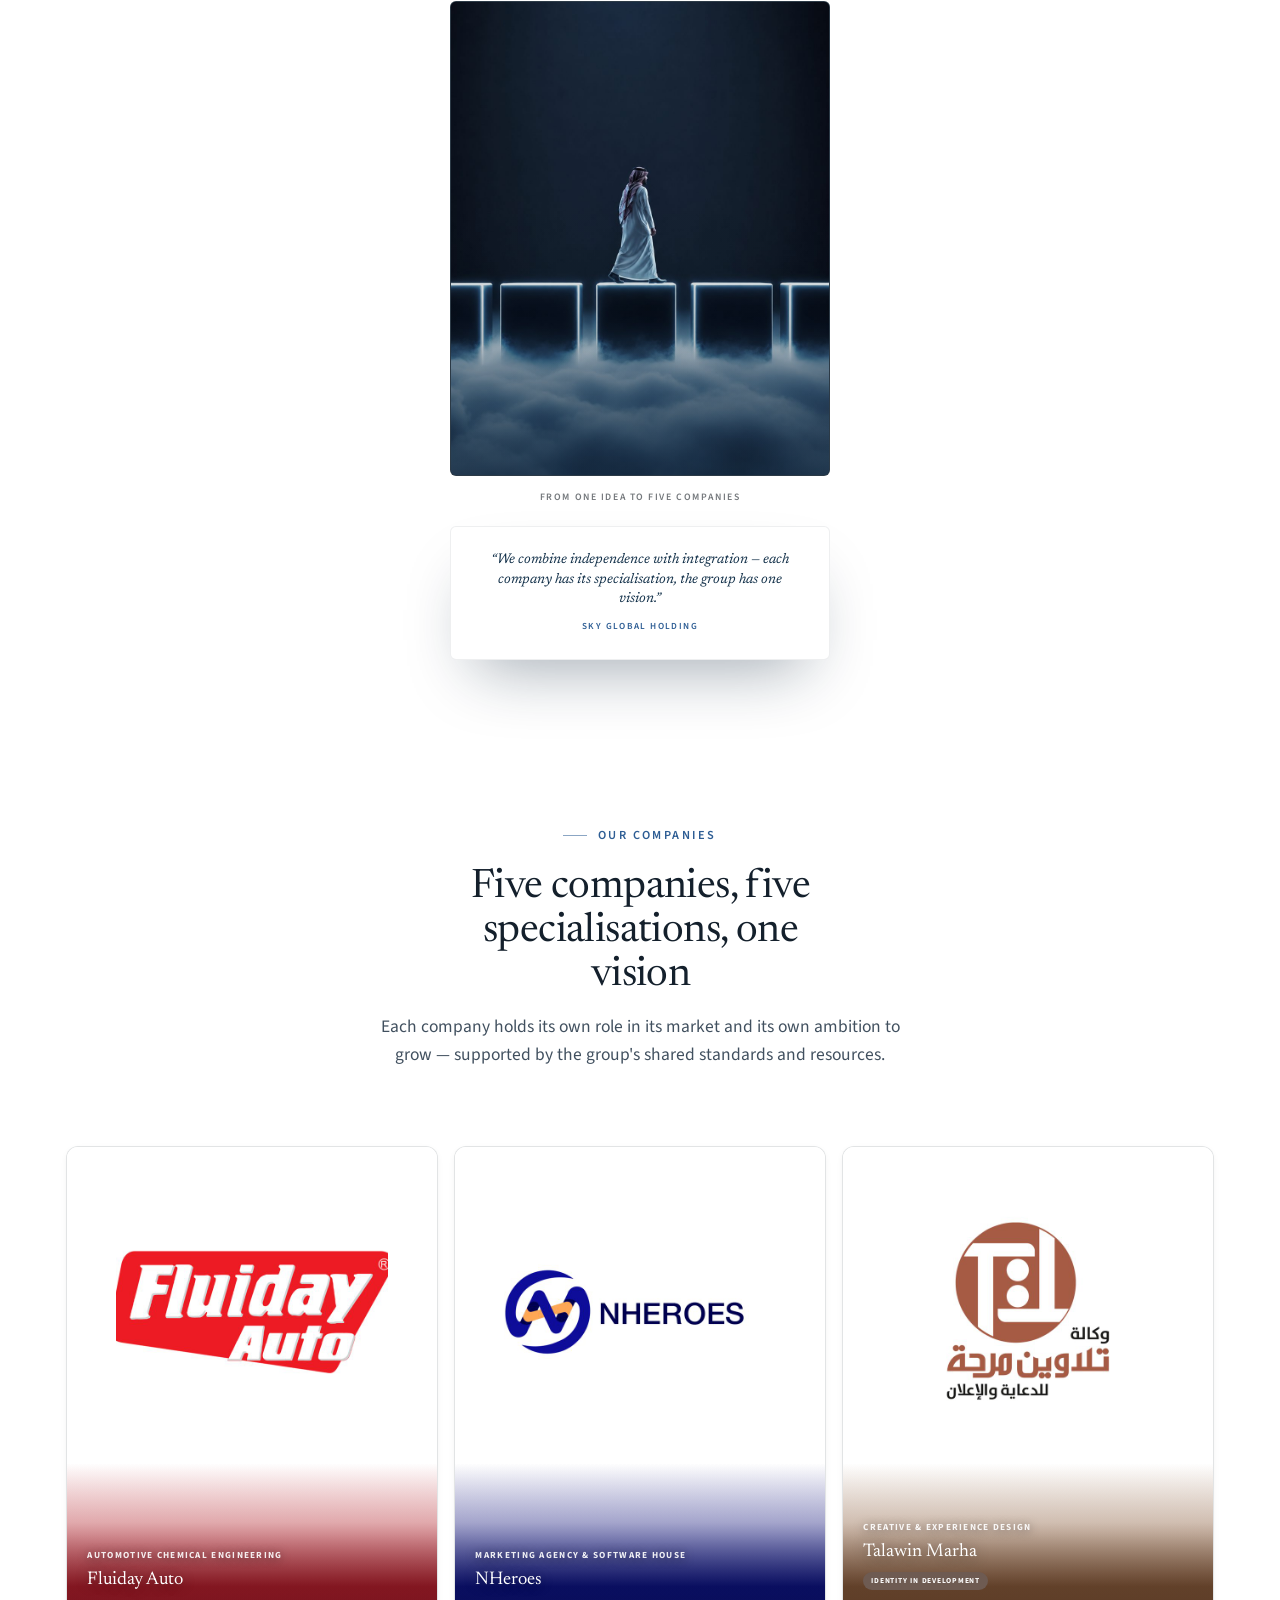
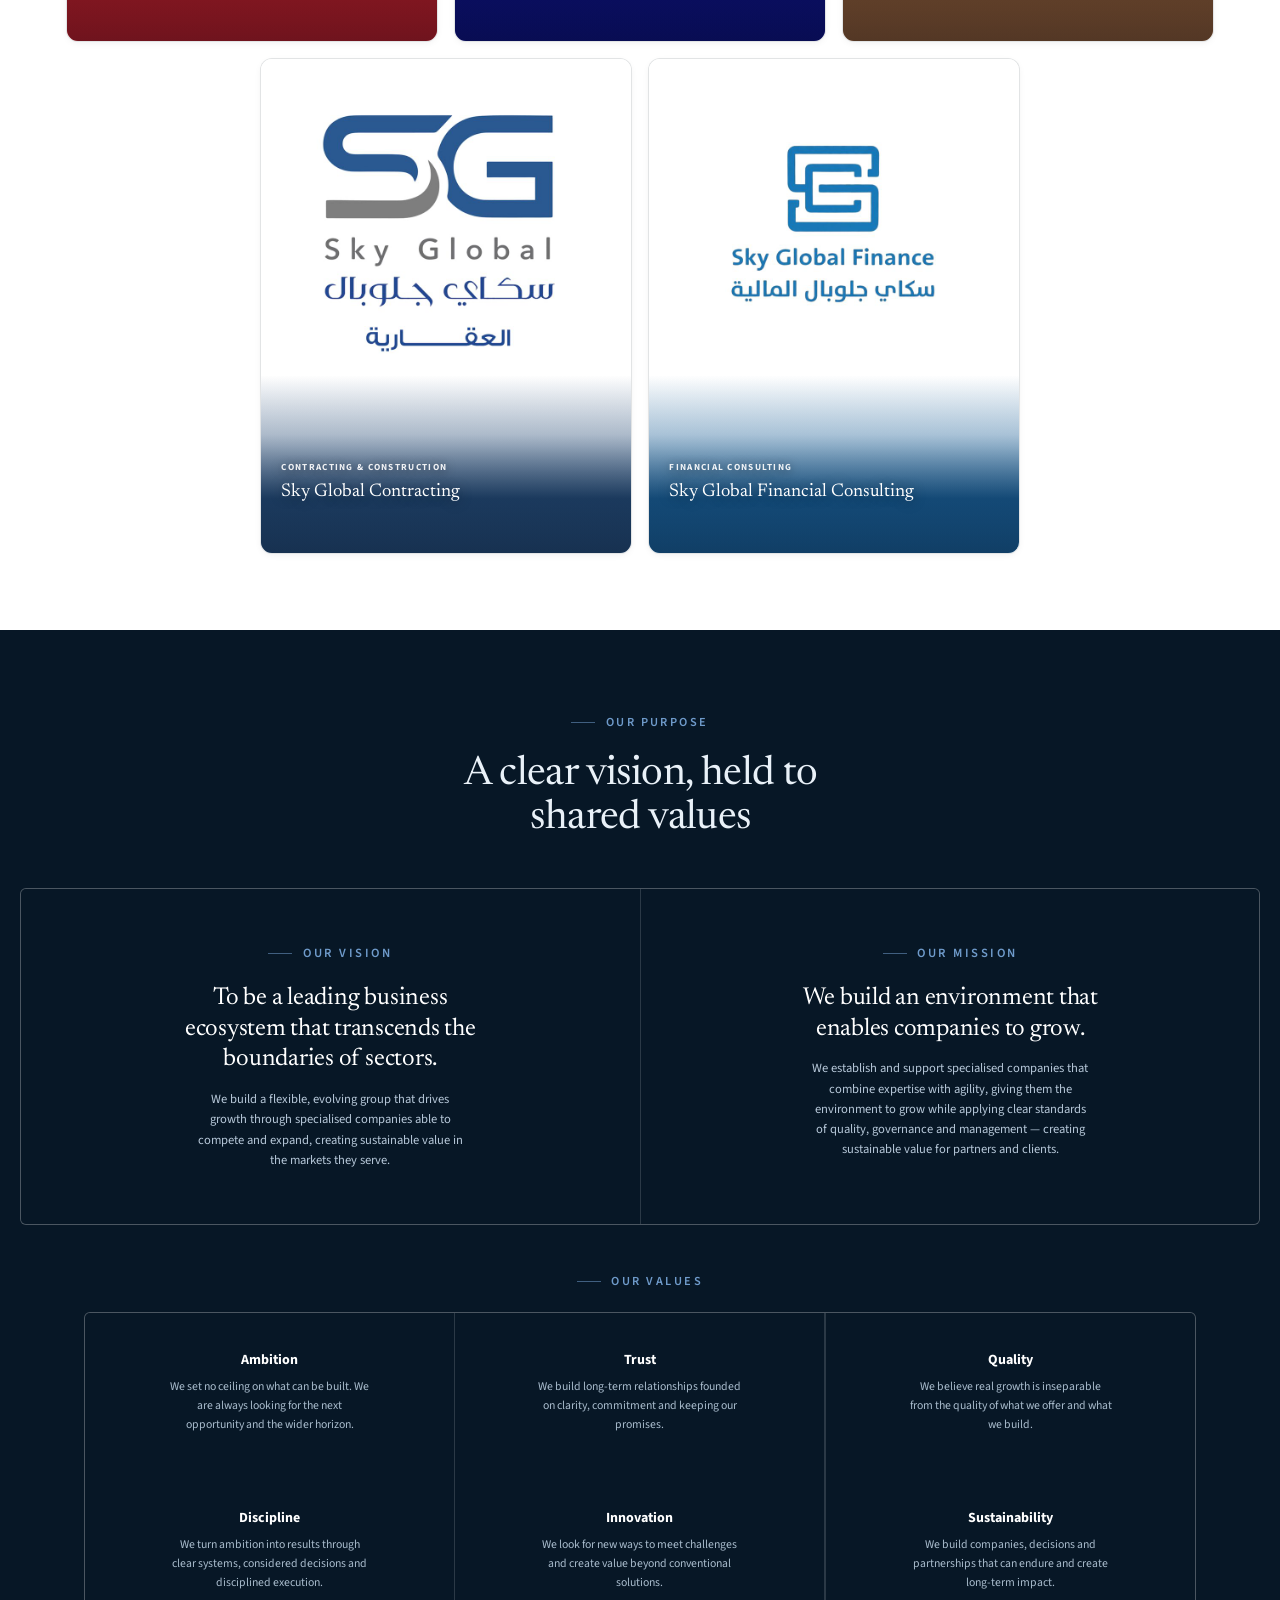
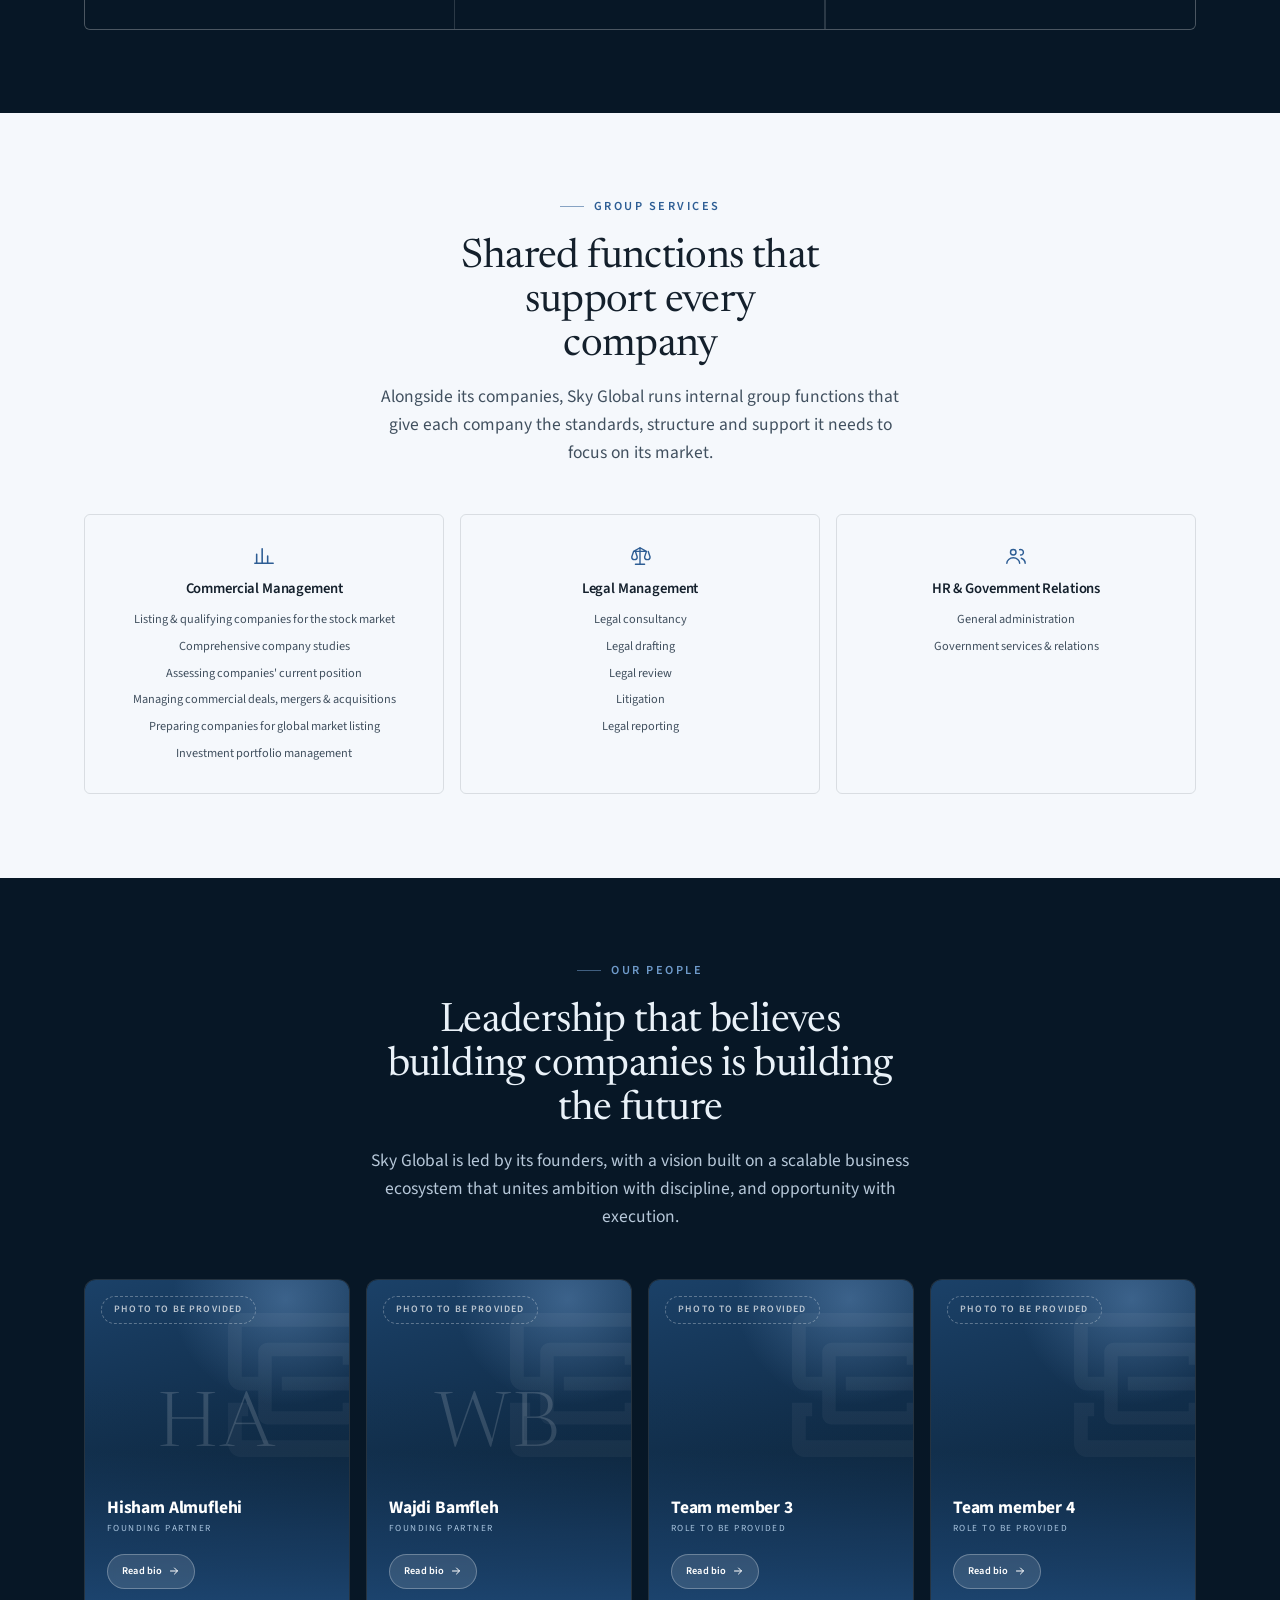
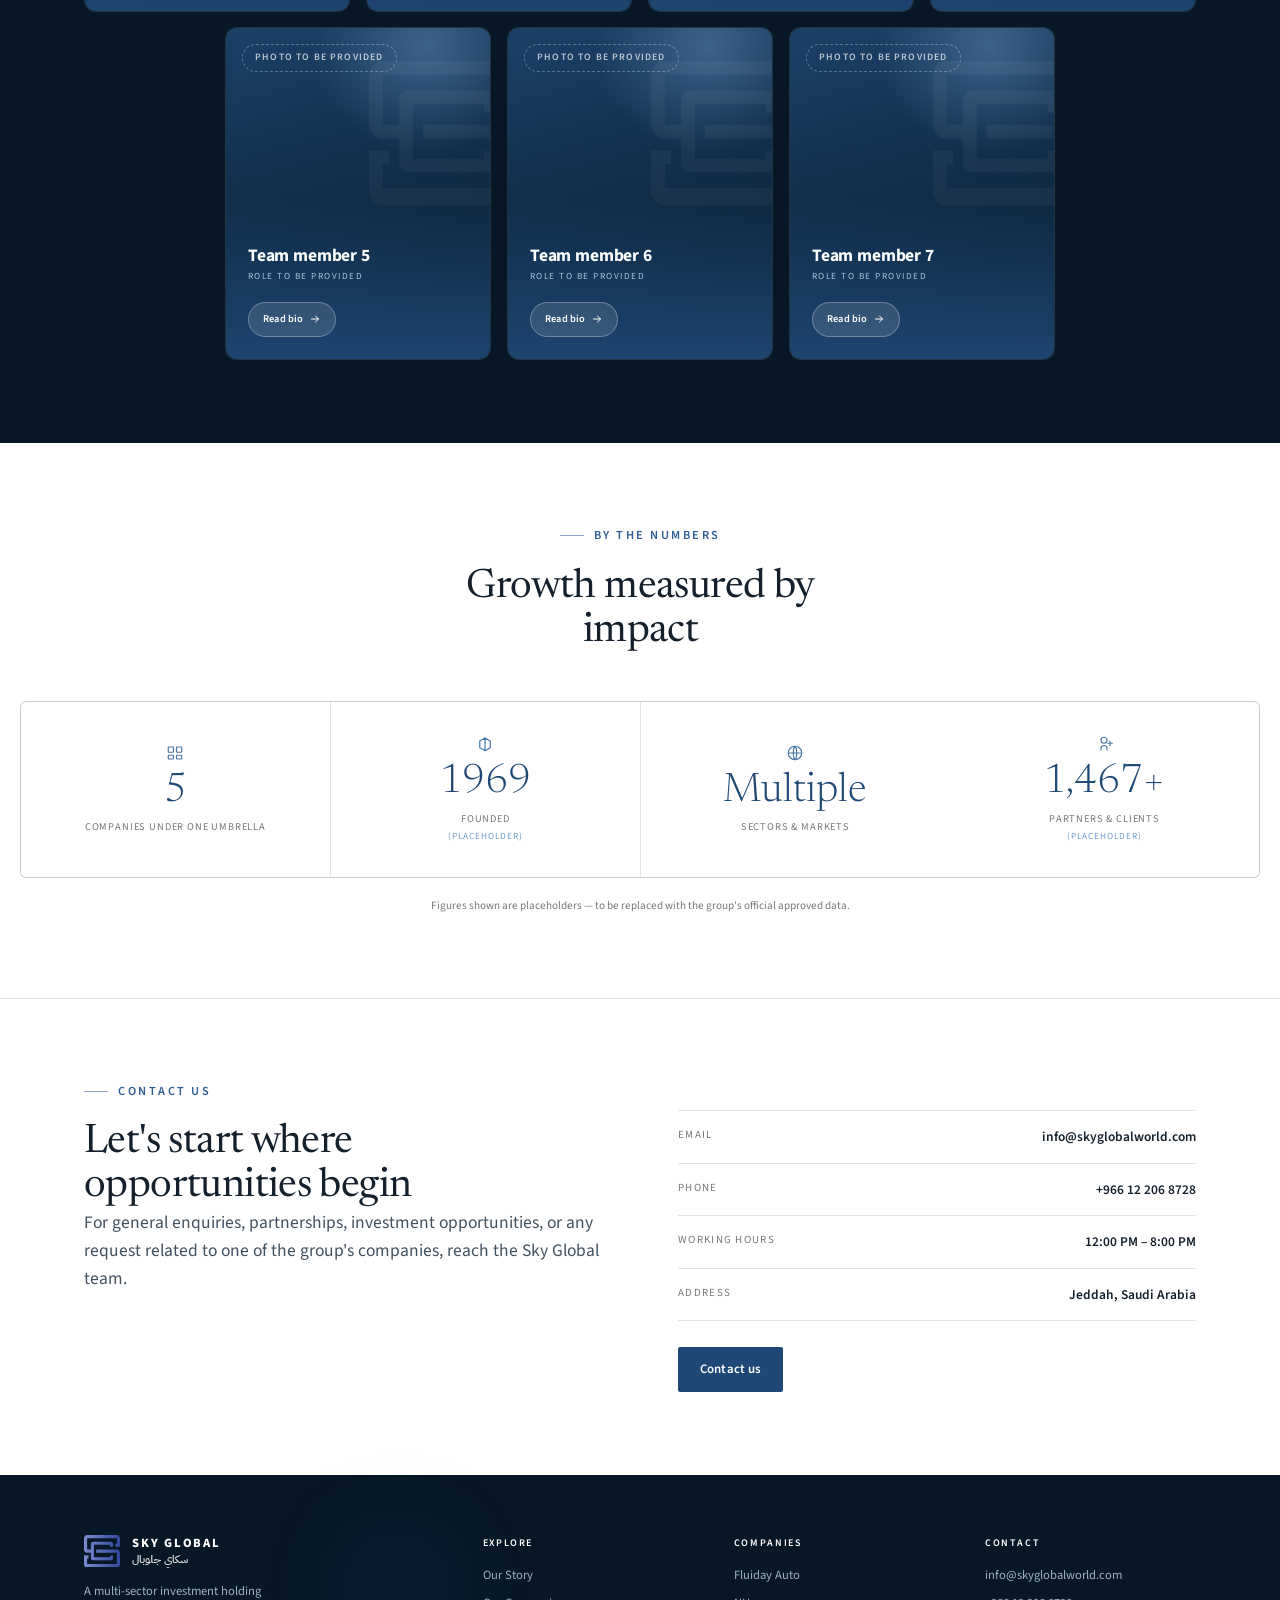
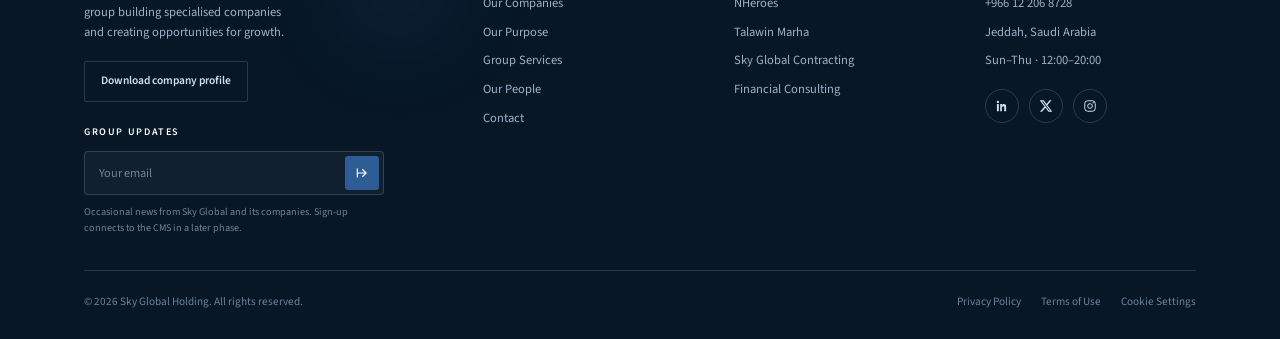
==== commit 18656572: "Scale down type/icons, add nav dropdown, 7 people cards, one-line hero, centre services and stats Co" ====
--- a/index.html
+++ b/index.html
@@ -1,759 +1,891 @@
-<!doctype html>
-<html lang="en" dir="ltr">
-<head>
-<meta charset="utf-8" />
-<meta name="viewport" content="width=device-width, initial-scale=1" />
-<title>Sky Global Holding — A business ecosystem without limits</title>
-<meta name="title-ar" content="سكاي جلوبال القابضة — منظومة أعمال تتسع بلا حدود" />
-<meta name="description" content="Sky Global Holding is a Saudi multi-sector investment holding group that brings specialised companies under one umbrella, united by a single vision of growth, quality and governance." />
-<link rel="stylesheet" href="assets/theme.css" />
-<style>
-/* =====================================================================
-   HOME — section styles (editorial, restrained)
-   ===================================================================== */
-.s-head{max-width:var(--maxw);margin-inline:auto;padding-inline:var(--gutter)}
-.s-head.center{text-align:center}
-.s-head.center .eyebrow{justify-content:center}
-.s-head.center h2,.s-head.center .lead{margin-inline:auto}
-.s-head .lead{margin-top:1.1rem}
-.s-head + .s-body{margin-top:clamp(2.2rem,4vw,3.4rem)}
-
-/* ---- OUR STORY (centred, both languages) ---- */
-.story-grid{max-width:var(--maxw);margin-inline:auto;padding-inline:var(--gutter)}
-.story-copy{max-width:76ch;margin-inline:auto;text-align:center}
-.story-copy .eyebrow{justify-content:center}
-.story-copy h2{margin:0 auto 1.1rem;max-width:24ch}
-.story-copy .lead{margin:0 auto 1.3rem}
-.story-copy > p{color:var(--ink-soft);max-width:66ch;margin-inline:auto}
-.story-copy > p + p{margin-top:1rem}
-.story-copy .link-more{margin-top:1.8rem}
-.story-media{position:relative;isolation:isolate;max-width:440px;
-  margin:clamp(2.6rem,5vw,3.8rem) auto 0}
-.story-media .frame{position:relative;aspect-ratio:4/5;border-radius:6px;overflow:hidden;
-  background:var(--sky-950);border:1px solid var(--line-dark)}
-.story-media .frame img{position:absolute;inset:0;width:100%;height:100%;object-fit:cover;object-position:50% 32%}
-.story-media .frame .tone{position:absolute;inset:0;
-  background:linear-gradient(180deg,transparent 42%,rgba(7,23,36,.5) 100%),
-  radial-gradient(120% 80% at 50% 120%,rgba(45,93,148,.28),transparent 60%)}
-.story-cap{margin-top:14px;text-align:center;font-size:.7rem;font-weight:600;
-  letter-spacing:.16em;text-transform:uppercase;color:var(--gray)}
-html[dir="rtl"] .story-cap{letter-spacing:.02em;text-transform:none;font-size:.85rem}
-.story-quote{position:relative;margin:20px auto 0;max-width:none;text-align:center;z-index:3;
-  background:#fff;color:var(--ink);padding:24px 26px;border-radius:6px;
-  box-shadow:0 32px 66px -26px rgba(11,32,54,.4);border:1px solid var(--line-2)}
-.story-quote p{font-family:var(--serif);font-style:italic;font-size:1.08rem;line-height:1.42;color:var(--sky-800)}
-html[dir="rtl"] .story-quote p{font-family:var(--ar);font-style:normal;line-height:1.75;font-size:1rem}
-.story-quote cite{display:block;margin-top:10px;font-size:.66rem;letter-spacing:.15em;text-transform:uppercase;color:var(--sky-600);font-style:normal;font-weight:600}
-html[dir="rtl"] .story-quote cite{letter-spacing:.02em}
-
-/* ---- OUR COMPANIES — hover-reveal focus grid ---- */
-.hrgrid{display:flex;flex-wrap:wrap;justify-content:center;gap:16px;
-  max-width:var(--wide);margin-inline:auto;padding-inline:var(--gutter)}
-.hrc{flex:0 1 calc(33.333% - 12px);min-width:240px;
-  position:relative;display:block;aspect-ratio:3/4;border-radius:12px;overflow:hidden;isolation:isolate;
-  color:#fff;background:#fff;border:1px solid var(--line);box-shadow:0 2px 8px -3px rgba(20,32,44,.1);
-  transform:scale(1);transform-origin:center;
-  transition:transform .5s var(--ease),filter .5s var(--ease),opacity .5s var(--ease),box-shadow .5s var(--ease)}
-
-/* focus effect: when the grid is hovered, non-hovered cards recede */
-.hrgrid:hover .hrc:not(:hover),
-.hrgrid:focus-within .hrc:not(:focus-within){
-  transform:scale(.93);filter:blur(3px) saturate(.75) brightness(.9);opacity:.62}
-.hrgrid .hrc:hover,.hrgrid .hrc:focus-within{
-  transform:scale(1.05);z-index:3;
-  box-shadow:0 34px 80px -24px rgba(45,93,148,.55),0 0 0 1px color-mix(in srgb,var(--ca) 40%,transparent)}
-
-/* media — company logo on a light field, brand band + title at the base */
-.hrc-media{position:absolute;inset:0;z-index:0;background:#fff}
-.hrc-media img{position:absolute;inset-block-start:6%;inset-inline:10%;width:80%;height:55%;
-  object-fit:contain;object-position:center;display:block}
-.hrc-scrim{position:absolute;inset:0;z-index:1;pointer-events:none;background:
-  linear-gradient(0deg,
-    color-mix(in srgb,var(--ca) 92%,#0a1a2a) 0%,
-    color-mix(in srgb,var(--ca) 78%,#0a1a2a) 11%,
-    color-mix(in srgb,var(--ca) 30%,transparent) 24%,
-    transparent 36%)}
-.hrc-scrim::after{content:"";position:absolute;inset-inline:0;inset-block-end:0;height:36%;
-  background:linear-gradient(0deg,rgba(4,11,22,.5),rgba(4,11,22,.12) 60%,transparent)}
-
-.hrc-body{position:absolute;inset-inline:0;inset-block-end:0;z-index:2;
-  padding:clamp(16px,1.6vw,26px);display:flex;flex-direction:column;align-items:flex-start;gap:.4rem}
-.hrc-sub{font-size:.66rem;font-weight:700;letter-spacing:.14em;text-transform:uppercase;color:rgba(255,255,255,.9);text-shadow:0 1px 10px rgba(4,11,22,.5)}
-html[dir="rtl"] .hrc-sub{letter-spacing:.02em;text-transform:none;font-size:.8rem;line-height:1.5}
-.hrc-title{font-family:var(--serif);font-weight:400;font-size:clamp(1.05rem,.86rem + .5vw,1.4rem);line-height:1.14;text-wrap:balance;text-shadow:0 1px 14px rgba(4,11,22,.45)}
-html[dir="rtl"] .hrc-title{font-family:var(--ar);font-weight:700;line-height:1.35}
-.hrc-chip{margin-top:.3rem;font-size:.54rem;font-weight:700;letter-spacing:.1em;text-transform:uppercase;
-  color:#fff;background:color-mix(in srgb,var(--ca) 55%,#1e4875);border-radius:999px;padding:3px 8px}
-html[dir="rtl"] .hrc-chip{letter-spacing:.02em}
-.hrc-go{margin-top:.6rem;display:inline-flex;align-items:center;gap:.4em;
-  font-size:.72rem;font-weight:700;letter-spacing:.04em;color:#fff;
-  opacity:0;transform:translateY(6px);transition:opacity .4s var(--ease),transform .4s var(--ease)}
-.hrc:hover .hrc-go,.hrc:focus-within .hrc-go{opacity:1;transform:none}
-.hrc-go svg{width:13px;height:13px}
-html[dir="rtl"] .hrc-go svg{transform:scaleX(-1)}
-
-@media (prefers-reduced-motion:reduce){
-  .hrc,.hrc-go{transition:none}
-  .hrgrid:hover .hrc:not(:hover),.hrgrid:focus-within .hrc:not(:focus-within){
-    transform:none;filter:saturate(.85);opacity:.85}
-  .hrgrid .hrc:hover,.hrgrid .hrc:focus-within{transform:none}
-  .hrc-go{opacity:1;transform:none}
-}
-
-/* ---- OUR PURPOSE (vision / mission / values) — centred, both languages ---- */
-.vm-grid{display:grid;grid-template-columns:1fr 1fr;gap:1px;background:var(--line-dark);
-  border:1px solid var(--line-dark);border-radius:6px;overflow:hidden;max-width:var(--maxw);margin-inline:auto}
-.vm-grid > div{background:var(--sky-950);padding:clamp(32px,4.5vw,54px);text-align:center}
-.vm-grid .eyebrow{justify-content:center}
-.vm-grid .ix{font-family:var(--serif);font-size:1.9rem;color:var(--sky-500);line-height:1;margin-bottom:1.1rem;display:block}
-html[dir="rtl"] .vm-grid .ix{font-family:var(--ar)}
-.vm-grid h3{font-family:var(--serif);font-size:var(--s2);font-weight:400;line-height:1.26;color:#fff;margin:0 auto 1rem;max-width:22ch}
-html[dir="rtl"] .vm-grid h3{font-family:var(--ar);font-weight:700;line-height:1.5}
-.vm-grid p{color:#b7c8d9;max-width:46ch;font-size:.96rem;margin-inline:auto}
-.values{max-width:var(--maxw);margin:clamp(2.4rem,4vw,3.4rem) auto 0;padding-inline:var(--gutter)}
-.values .eyebrow{justify-content:center}
-.values-grid{display:grid;grid-template-columns:repeat(3,1fr);gap:1px;background:var(--line-dark);
-  border:1px solid var(--line-dark);border-radius:6px;overflow:hidden}
-.value{background:var(--sky-950);padding:clamp(24px,3vw,36px);text-align:center}
-.value .vn{font-size:1.12rem;font-weight:700;margin-bottom:.5rem;display:flex;align-items:baseline;justify-content:center;gap:.55em;color:#fff}
-.value .vn i{font-size:.72rem;font-weight:700;color:var(--sky-400);font-style:normal;letter-spacing:.08em}
-.value p{font-size:.9rem;color:#a9bccd;max-width:34ch;margin-inline:auto}
-
-/* ---- GROUP SERVICES ---- */
-.svc-grid{display:grid;grid-template-columns:repeat(3,1fr);gap:16px;max-width:var(--maxw);margin-inline:auto;padding-inline:var(--gutter)}
-.svc{border:1px solid var(--line);border-radius:6px;padding:clamp(26px,3vw,36px);transition:border-color .3s,transform .3s var(--ease)}
-.svc:hover{border-color:var(--sky-400);transform:translateY(-3px)}
-.svc svg{width:26px;height:26px;color:var(--sky-600);margin-bottom:16px}
-.svc h4{font-size:1.1rem;margin-bottom:1rem}
-.svc ul{list-style:none;display:flex;flex-direction:column;gap:.55rem}
-.svc li{font-size:.9rem;color:var(--ink-soft);padding-inline-start:1.1em;position:relative}
-.svc li::before{content:"";position:absolute;inset-inline-start:0;inset-block-start:.58em;width:5px;height:5px;background:var(--sky-400);border-radius:999px}
-
-/* ---- OUR PEOPLE — full-bleed photo cards ---- */
-.people-grid{display:grid;grid-template-columns:1fr 1fr;gap:20px;max-width:var(--maxw);margin-inline:auto;padding-inline:var(--gutter)}
-.pcard{position:relative;aspect-ratio:4/5;border-radius:12px;overflow:hidden;isolation:isolate;
-  border:1px solid rgba(255,255,255,.12);background:var(--sky-950);
-  transition:box-shadow .45s var(--ease)}
-.pcard:hover,.pcard:focus-within{
-  box-shadow:0 24px 64px -20px rgba(45,93,148,.6),0 0 0 1px rgba(111,155,203,.42)}
-
-/* media (real <img> later; brand-tinted abstract for now) */
-.pcard-media{position:absolute;inset:0;z-index:0;transition:transform .7s var(--ease-out)}
-.pcard:hover .pcard-media,.pcard:focus-within .pcard-media{transform:scale(1.06)}
-.pcard-media > *{position:absolute}
-.pcard-media img{inset:0;width:100%;height:100%;object-fit:cover;object-position:50% 22%}
-.pcard-tone{inset:0;background:
-  radial-gradient(78% 58% at 76% 6%,rgba(111,155,203,.42),transparent 55%),
-  linear-gradient(164deg,#1b4168 0%,#102c48 50%,#071726 100%)}
-.pcard-mono{inset-block-start:10%;inset-inline-end:-14%;width:60%;color:#fff;opacity:.045}
-html[dir="rtl"] .pcard-mono{transform:scaleX(-1)}
-.pcard-initials{inset-block-start:50%;inset-inline-start:50%;transform:translate(-50%,-64%);
-  font-family:var(--serif);font-weight:300;font-size:clamp(3.4rem,9vw,5.4rem);
-  color:rgba(255,255,255,.16);letter-spacing:.03em}
-html[dir="rtl"] .pcard-initials{font-family:var(--ar);transform:translate(50%,-62%)}
-
-/* bottom-up brand-blue scrim */
-.pcard-scrim{position:absolute;inset:0;z-index:1;pointer-events:none;background:
-  linear-gradient(0deg,rgba(30,72,117,.94) 0%,rgba(30,72,117,.55) 24%,rgba(18,48,73,.16) 48%,transparent 70%)}
-
-.pcard-foot{position:absolute;inset-inline:0;inset-block-end:0;z-index:2;
-  padding:clamp(20px,3vw,30px);display:flex;flex-direction:column;align-items:flex-start;gap:.28rem}
-.pcard-ph{position:absolute;inset-block-start:16px;inset-inline-start:16px;z-index:2}
-.pcard-name{font-size:clamp(1.2rem,1rem + .7vw,1.5rem);font-weight:700;color:#fff}
-.pcard-role{font-size:.72rem;letter-spacing:.16em;text-transform:uppercase;color:var(--sky-300)}
-html[dir="rtl"] .pcard-role{letter-spacing:.02em;text-transform:none;font-size:.86rem}
-.pcard-btn{margin-top:.95rem;display:inline-flex;align-items:center;gap:.5em;
-  background:rgba(255,255,255,.12);border:1px solid rgba(255,255,255,.28);color:#fff;
-  font-weight:600;font-size:.8rem;letter-spacing:.02em;padding:9px 16px;border-radius:999px;
-  backdrop-filter:blur(4px);-webkit-backdrop-filter:blur(4px);
-  transition:background .3s,border-color .3s}
-.pcard-btn .arr{width:14px;height:14px;transition:transform .3s var(--ease)}
-.pcard-btn:hover{background:rgba(255,255,255,.2);border-color:rgba(255,255,255,.55)}
-.pcard-btn:hover .arr{transform:translateX(4px)}
-html[dir="rtl"] .pcard-btn .arr{transform:scaleX(-1)}
-html[dir="rtl"] .pcard-btn:hover .arr{transform:scaleX(-1) translateX(4px)}
-
-/* bio reveal — slides up over the card */
-.pcard-bio{position:absolute;inset:0;z-index:3;background:rgba(7,20,34,.95);
-  backdrop-filter:blur(10px);-webkit-backdrop-filter:blur(10px);
-  padding:clamp(24px,3.6vw,40px);display:flex;flex-direction:column;justify-content:flex-end;gap:1.1rem;
-  transform:translateY(101%);visibility:hidden;
-  transition:transform .5s var(--ease-out),visibility 0s linear .5s}
-.pcard.bio-open .pcard-bio{transform:translateY(0);visibility:visible;
-  transition:transform .5s var(--ease-out)}
-.pcard-bio .pcard-name{margin-bottom:.1rem}
-.pcard-bio p{color:#cddcea;font-size:.94rem;line-height:1.7}
-html[dir="rtl"] .pcard-bio p{line-height:1.9}
-.pcard-close{align-self:flex-start;display:inline-flex;align-items:center;gap:.5em;
-  color:var(--sky-300);font-weight:600;font-size:.8rem;letter-spacing:.02em}
-.pcard-close svg{width:13px;height:13px}
-.pcard-close:hover{color:#fff}
-
-@media (prefers-reduced-motion:reduce){
-  .pcard-media,.pcard-bio,.pcard-btn .arr{transition:none}
-  .pcard:hover .pcard-media,.pcard:focus-within .pcard-media{transform:none}
-}
-
-/* ---- BY THE NUMBERS ---- */
-.numbers-grid{display:grid;grid-template-columns:repeat(4,1fr);gap:1px;background:var(--line);border:1px solid var(--line);border-radius:6px;overflow:hidden;max-width:var(--maxw);margin-inline:auto}
-.numbers-grid .cell{background:var(--paper);padding:clamp(28px,3vw,42px) 24px}
-.numbers-grid svg{width:22px;height:22px;color:var(--sky-500);margin-bottom:12px}
-.numbers-grid .n{font-family:var(--serif);font-size:var(--s4);font-weight:300;color:var(--sky-700);line-height:1}
-html[dir="rtl"] .numbers-grid .n{font-family:var(--ar);font-weight:400}
-.numbers-grid .l{font-size:.8rem;letter-spacing:.08em;text-transform:uppercase;color:var(--gray);margin-top:.5rem}
-html[dir="rtl"] .numbers-grid .l{letter-spacing:0;text-transform:none;font-size:.9rem}
-.numbers-grid .l .ph{display:block;color:var(--sky-400);font-size:.9em;margin-top:2px}
-.numbers .note{max-width:var(--maxw);margin:1.3rem auto 0;padding-inline:var(--gutter);font-size:.8rem;color:var(--gray)}
-
-@media (max-width:1080px){
-  .story-grid,.vm-grid{grid-template-columns:1fr}
-  .vm-grid{border-radius:6px}
-  .story-quote{position:relative;inset:auto;margin-top:20px;max-width:none}
-  .story-media .frame .mono{display:none}
-  .values-grid,.svc-grid{grid-template-columns:1fr 1fr}
-  .numbers-grid{grid-template-columns:1fr 1fr}
-}
-@media (min-width:1081px){
-  .pcard{aspect-ratio:1/1}
-}
-@media (max-width:860px){ .hrc{flex-basis:calc(50% - 8px)} }
-@media (max-width:640px){
-  .values-grid,.svc-grid,.numbers-grid,.people-grid{grid-template-columns:1fr}
-}
-@media (max-width:460px){ .hrc{flex-basis:100%;aspect-ratio:5/6} }
-/* touch / no-hover: keep every card readable, drop the recede effect */
-@media (hover:none){
-  .hrgrid:hover .hrc:not(:hover),.hrgrid:focus-within .hrc:not(:focus-within){
-    transform:none;filter:none;opacity:1}
-  .hrc-go{opacity:1;transform:none}
-}
-</style>
-</head>
-<body id="top" class="hero-photo">
-<!-- Hero: Jeddah tower photo is the confirmed default (client, 2026-09-06). ?hero=abstract previews the old abstract bg. -->
-<script>if(/[?&]hero=abstract\b/.test(location.search))document.body.classList.remove('hero-photo');else document.body.classList.add('hero-photo');</script>
-
-<svg class="sg-defs" aria-hidden="true"><defs>
-  <linearGradient id="sgGrad" x1="0" y1="0" x2="1476.09" y2="0" gradientUnits="userSpaceOnUse">
-    <stop offset="0" stop-color="#7C8AD0"/><stop offset="1" stop-color="#33469C"/>
-  </linearGradient>
-  <symbol id="sgMark" viewBox="0 0 1476.09 1343.36">
-    <path d="M 128.27 0.00 C 57.43 0.00 0.00 57.43 0.00 128.25 L 0.00 128.25 L 0.00 595.00 C 0.00 665.84 57.43 723.28 128.27 723.28 L 128.27 723.28 L 281.90 723.28 L 281.90 951.25 C 281.90 1000.30 321.66 1040.06 370.71 1040.06 L 370.71 1040.06 L 1105.38 1040.06 C 1154.42 1040.06 1194.18 1000.30 1194.18 951.25 L 1194.18 951.25 L 1194.18 837.23 L 1068.89 837.23 L 1068.89 914.77 L 407.19 914.77 L 407.19 403.51 L 1068.89 403.51 L 1068.89 482.59 L 1194.18 482.59 L 1194.18 367.03 C 1194.18 317.98 1154.42 278.22 1105.38 278.22 L 1105.38 278.22 L 370.71 278.22 C 321.66 278.22 281.90 317.98 281.90 367.03 L 281.90 367.03 L 281.90 595.00 L 128.27 595.00 L 128.27 128.25 L 1347.81 128.25 L 1347.81 356.95 L 1287.60 356.95 L 1287.60 483.39 L 1476.09 483.39 L 1476.09 128.25 C 1476.09 57.43 1418.65 0.00 1347.81 0.00 L 1347.81 0.00 Z"/>
-    <path d="M 501.41 595.00 L 501.41 723.28 L 1347.81 723.28 L 1347.81 1186.17 L 128.27 1186.17 L 128.27 961.85 L 187.66 961.85 L 187.66 835.39 L 0.00 835.39 L 0.00 1215.09 C 0.00 1285.93 57.43 1343.36 128.27 1343.36 L 128.27 1343.36 L 1347.81 1343.36 C 1418.65 1343.36 1476.09 1285.93 1476.09 1215.09 L 1476.09 1215.09 L 1476.09 723.28 C 1476.09 687.84 1461.73 655.79 1438.52 632.56 L 1438.52 632.56 C 1415.30 609.36 1383.24 595.00 1347.81 595.00 L 1347.81 595.00 Z"/>
-  </symbol>
-</defs></svg>
-
-<header class="hdr" id="hdr">
-  <a href="#top" class="brand" aria-label="Sky Global Holding — home">
-    <svg class="mark" viewBox="0 0 1476.09 1343.36" aria-hidden="true"><use href="#sgMark" fill="url(#sgGrad)"/></svg>
-    <span class="wm"><b>SKY GLOBAL</b><i>سكاي جلوبال</i></span>
-  </a>
-
-  <nav class="nav" aria-label="Primary">
-    <a href="#story" data-en="About Us" data-ar="من نحن">About Us</a>
-    <div class="has-sub">
-      <button type="button" aria-haspopup="true" aria-expanded="false" data-subtoggle
-              data-en="Our Companies" data-ar="شراكتنا">Our Companies
-        <svg class="caret" viewBox="0 0 24 24" fill="none" aria-hidden="true"><path d="m6 9 6 6 6-6" stroke="currentColor" stroke-width="2" stroke-linecap="round" stroke-linejoin="round"/></svg>
-      </button>
-      <div class="nav-sub" role="menu">
-        <a href="companies/fluiday-auto.html" role="menuitem"><span class="dot" style="background:#ed1c24"></span><span data-en="Fluiday Auto" data-ar="فلوداي أوتو">Fluiday Auto</span></a>
-        <a href="companies/nheroes.html" role="menuitem"><span class="dot" style="background:#0d0d99"></span><span data-en="NHeroes" data-ar="إن هيروز">NHeroes</span></a>
-        <a href="companies/talawin-marha.html" role="menuitem"><span class="dot" style="background:#b06a35"></span><span data-en="Talawin Marha" data-ar="تلاوين مرحة">Talawin Marha</span></a>
-        <a href="companies/sky-global-contracting.html" role="menuitem"><span class="dot"></span><span data-en="Sky Global Contracting" data-ar="سكاي جلوبال للمقاولات">Sky Global Contracting</span></a>
-        <a href="companies/sky-global-financial-consulting.html" role="menuitem"><span class="dot" style="background:#1f7ac2"></span><span data-en="Financial Consulting" data-ar="الاستشارات المالية">Financial Consulting</span></a>
-      </div>
-    </div>
-    <a href="#purpose" data-en="Vision &amp; Mission" data-ar="رؤيتنا ورسالتنا">Vision &amp; Mission</a>
-    <a href="#services" data-en="Group Services" data-ar="خدمات المجموعة">Group Services</a>
-    <a href="#people" data-en="Leadership" data-ar="قيادتنا">Leadership</a>
-    <a href="#contact" data-en="Contact" data-ar="تواصل معنا">Contact</a>
-  </nav>
-
-  <div class="hdr-r">
-    <button class="lang" id="langBtn" aria-label="Switch language">
-      <svg width="15" height="15" viewBox="0 0 24 24" fill="none" aria-hidden="true"><path d="M12 3a9 9 0 100 18 9 9 0 000-18zM3 12h18M12 3c2.5 2.7 3.8 6 3.8 9S14.5 18.3 12 21M12 3C9.5 5.7 8.2 9 8.2 12S9.5 18.3 12 21" stroke="currentColor" stroke-width="1.5" stroke-linecap="round"/></svg>
-      <span class="lbl" id="langLabel">العربية</span>
-    </button>
-    <button class="menu-toggle" id="menuToggle" aria-label="Menu" aria-expanded="false">
-      <svg width="22" height="22" viewBox="0 0 24 24" fill="none"><path d="M3 6h18M3 12h18M3 18h18" stroke="currentColor" stroke-width="1.8" stroke-linecap="round"/></svg>
-    </button>
-  </div>
-</header>
-
-<div class="mobile-menu" id="mobileMenu">
-  <a href="#story" data-en="About Us" data-ar="من نحن">About Us</a>
-  <div class="mm-group">
-    <span data-en="Our Companies" data-ar="شراكتنا">Our Companies</span>
-    <div class="mm-sub">
-      <a href="companies/fluiday-auto.html" data-en="Fluiday Auto" data-ar="فلوداي أوتو">Fluiday Auto</a>
-      <a href="companies/nheroes.html" data-en="NHeroes" data-ar="إن هيروز">NHeroes</a>
-      <a href="companies/talawin-marha.html" data-en="Talawin Marha" data-ar="تلاوين مرحة">Talawin Marha</a>
-      <a href="companies/sky-global-contracting.html" data-en="Sky Global Contracting" data-ar="سكاي جلوبال للمقاولات">Sky Global Contracting</a>
-      <a href="companies/sky-global-financial-consulting.html" data-en="Financial Consulting" data-ar="الاستشارات المالية">Financial Consulting</a>
-    </div>
-  </div>
-  <a href="#purpose" data-en="Vision &amp; Mission" data-ar="رؤيتنا ورسالتنا">Vision &amp; Mission</a>
-  <a href="#services" data-en="Group Services" data-ar="خدمات المجموعة">Group Services</a>
-  <a href="#people" data-en="Leadership" data-ar="قيادتنا">Leadership</a>
-  <a href="#contact" class="btn btn-ghost" data-en="Contact" data-ar="تواصل معنا">Contact</a>
-</div>
-
-<!-- ================= HERO ================= -->
-<section class="hero" id="hero">
-  <div class="hero-bg" data-parallax-bg aria-hidden="true">
-    <!-- abstract variant (default) -->
-    <div class="wash"></div>
-    <svg class="mono" viewBox="0 0 1476.09 1343.36"><use href="#sgMark" fill="currentColor"/></svg>
-    <span class="rule" style="inset-inline-start:22%"></span>
-    <span class="rule" style="inset-inline-start:50%"></span>
-    <span class="rule" style="inset-inline-start:78%"></span>
-    <!-- photo variant (body.hero-photo) -->
-    <img class="hero-shot" src="assets/img/hero-jeddah.jpg" alt="" decoding="async" fetchpriority="high" />
-    <div class="hero-photo-tint"></div>
-    <svg class="hero-motif" aria-hidden="true">
-      <defs>
-        <pattern id="sgTexture" width="230" height="230" patternUnits="userSpaceOnUse" patternTransform="rotate(-8)">
-          <g fill="none" stroke="#fff" stroke-width="2">
-            <rect x="45" y="45" width="140" height="140" rx="36"/>
-            <rect x="78" y="78" width="74" height="74" rx="20"/>
-            <path d="M115 45V6M115 185v39M45 115H6M185 115h39"/>
-          </g>
-          <circle cx="115" cy="115" r="3.4" fill="#fff"/>
-        </pattern>
-      </defs>
-      <rect width="100%" height="100%" fill="url(#sgTexture)"/>
-    </svg>
-    <svg class="hero-grain"><filter id="hn"><feTurbulence type="fractalNoise" baseFrequency="0.85" numOctaves="2" stitchTiles="stitch"/><feColorMatrix type="saturate" values="0"/></filter><rect width="100%" height="100%" filter="url(#hn)"/></svg>
-  </div>
-
-  <div class="hero-inner" data-load>
-    <p class="kicker" data-en="Multi-sector holding group · Saudi Arabia" data-ar="منظومة أعمال متعددة القطاعات · المملكة العربية السعودية">Multi-sector holding group · Saudi Arabia</p>
-    <h1 class="display hero-tag"
-        data-en="A business ecosystem <em>without limits</em>"
-        data-ar="منظومة أعمال <em>تتسع بلا حدود</em>">A business ecosystem <em>without limits</em></h1>
-    <p class="sub"
-       data-en="We build the companies of today to create the opportunities of tomorrow — specialised companies under one umbrella, each independent in its market, united by a single vision of growth, quality and governance."
-       data-ar="نبني شركات اليوم لنصنع فرص الغد — شركات متخصصة تحت مظلة واحدة، تعمل باستقلالية في أسواقها، وتلتقي تحت رؤية واحدة تقوم على النمو، الجودة، والحوكمة.">We build the companies of today to create the opportunities of tomorrow.</p>
-    <div class="hero-cta">
-      <a href="#companies" class="btn btn-primary" data-en="Explore our companies" data-ar="اكتشف شركاتنا">Explore our companies
-        <svg class="arr" viewBox="0 0 24 24" fill="none" aria-hidden="true"><path d="M5 12h14m-6-6 6 6-6 6" stroke="currentColor" stroke-width="2" stroke-linecap="round" stroke-linejoin="round"/></svg></a>
-      <a href="#contact" class="btn btn-ghost" data-en="Contact us" data-ar="تواصل معنا">Contact us</a>
-    </div>
-    <div class="hero-ledger">
-      <div class="fig">
-        <div class="n tnum" data-count="5">5</div>
-        <div class="l" data-en="Companies under one umbrella" data-ar="شركات تحت مظلة واحدة">Companies under one umbrella</div>
-      </div>
-      <span class="sep"></span>
-      <div class="fig">
-        <div class="n tnum" data-count="2014" data-plain="1">2014</div>
-        <div class="l" data-en="Founded <span class='ph'>(placeholder)</span>" data-ar="سنة التأسيس <span class='ph'>(مبدئي)</span>">Founded</div>
-      </div>
-      <span class="sep"></span>
-      <div class="fig">
-        <div class="n" data-en="Multiple" data-ar="متعددة">Multiple</div>
-        <div class="l" data-en="Sectors &amp; markets" data-ar="قطاعات وأسواق">Sectors &amp; markets</div>
-      </div>
-    </div>
-  </div>
-</section>
-
-<!-- ================= OUR STORY ================= -->
-<section class="section" id="story">
-  <div class="story-grid">
-    <div class="story-copy">
-      <p class="eyebrow reveal" data-en="Our Story" data-ar="قصتنا">Our Story</p>
-      <h2 class="h-sec display reveal" data-en="From an idea under one sky — to an ecosystem of five companies" data-ar="من فكرة تحت سماء واحدة… إلى منظومة من خمس شركات">From an idea under one sky — to an ecosystem of five companies</h2>
-      <p class="lead reveal" data-en="Sky Global began with a simple observation: markets and sectors may differ, but the ingredients of success stay the same — discipline, trust, and the ability to see opportunity before it becomes reality."
-         data-ar="بدأت سكاي جلوبال من ملاحظة بسيطة: قد تختلف الأسواق والقطاعات، لكن مقومات النجاح تبقى واحدة — الانضباط، الثقة، والقدرة على رؤية الفرص قبل أن تصبح واقعًا.">Sky Global began with a simple observation.</p>
-      <p class="reveal" data-en="In 2014, founders Hisham Almuflehi and Wajdi Bamfleh set out to build a different model — a parent entity that does not depend on a single company or sector, but establishes specialised companies, each with its own expertise and market, held together by one framework of quality, governance and strategic vision."
-         data-ar="في عام التأسيس، قرر المؤسسان هشام عبد الرحمن المفلحي ووجدي بامفلح بناء نموذج مختلف؛ كيان أم لا يعتمد على شركة واحدة أو قطاع واحد، بل على تأسيس شركات متخصصة، لكل منها خبرتها وسوقها، بينما يجمعها إطار واحد من الجودة والحوكمة والرؤية الاستراتيجية.">In 2014, the founders set out to build a different model.</p>
-      <p class="reveal" data-en="Hence the name Sky Global: the sky is a space without limits, bound to no single direction or horizon — a reflection of the group's ambition to see new room for growth in every sector, and real value in every opportunity."
-         data-ar="ومن هنا جاء اسم سكاي جلوبال. فالسماء مساحة بلا حدود، لا تتوقف عند اتجاه واحد ولا يحدها أفق واحد، وكانت هذه الفكرة انعكاسًا لطموح المجموعة: أن ترى في كل قطاع مساحة جديدة للنمو، وفي كل فرصة إمكانية لبناء قيمة حقيقية.">Hence the name Sky Global.</p>
-      <a href="#purpose" class="link-more reveal" data-en="Discover our purpose" data-ar="اكتشف رؤيتنا">Discover our purpose
-        <svg viewBox="0 0 24 24" fill="none" aria-hidden="true"><path d="M5 12h14m-6-6 6 6-6 6" stroke="currentColor" stroke-width="2" stroke-linecap="round" stroke-linejoin="round"/></svg></a>
-    </div>
-    <div class="story-media reveal">
-      <figure class="frame">
-        <img src="assets/img/story-journey.jpg" alt="" width="1000" height="1250" loading="lazy" decoding="async" />
-        <div class="tone" aria-hidden="true"></div>
-      </figure>
-      <p class="story-cap" data-en="From one idea to five companies" data-ar="من فكرة واحدة إلى خمس شركات">From one idea to five companies</p>
-      <div class="story-quote">
-        <p data-en="&ldquo;We combine independence with integration — each company has its specialisation, the group has one vision.&rdquo;"
-           data-ar="«نجمع بين الاستقلالية والتكامل؛ لكل شركة تخصصها، وللمجموعة رؤية واحدة.»">&ldquo;We combine independence with integration.&rdquo;</p>
-        <cite data-en="Sky Global Holding" data-ar="سكاي جلوبال القابضة">Sky Global Holding</cite>
-      </div>
-    </div>
-  </div>
-</section>
-
-<!-- ================= OUR COMPANIES ================= -->
-<section id="companies">
-  <div class="section s-head center" style="padding-bottom:0">
-    <p class="eyebrow reveal" data-en="Our Companies" data-ar="شركاتنا">Our Companies</p>
-    <h2 class="h-sec display reveal" data-en="Five companies, five specialisations, one vision" data-ar="خمس شركات، خمسة تخصصات، رؤية واحدة">Five companies, five specialisations, one vision</h2>
-    <p class="lead reveal" data-en="Each company holds its own role in its market and its own ambition to grow — supported by the group's shared standards and resources."
-       data-ar="لكل شركة دورها في سوقها وطموحها للنمو — مدعومة بمعايير المجموعة ومواردها المشتركة.">Each company holds its own role in its market.</p>
-  </div>
-
-  <div class="section-sm hrgrid reveal">
-
-    <a class="hrc" href="companies/fluiday-auto.html" style="--ca:#ed1c24">
-      <div class="hrc-media" aria-hidden="true">
-        <img src="assets/img/co-fluiday-logo.jpg" alt="" width="640" height="640" loading="lazy" decoding="async" />
-      </div>
-      <div class="hrc-scrim" aria-hidden="true"></div>
-      <div class="hrc-body">
-        <span class="hrc-sub" data-en="Automotive Chemical Engineering" data-ar="الهندسة الكيميائية للسيارات">Automotive Chemical Engineering</span>
-        <span class="hrc-title" data-en="Fluiday Auto" data-ar="فلوداي أوتو">Fluiday Auto</span>
-        <span class="hrc-go" data-en="Explore" data-ar="اكتشف">Explore
-          <svg viewBox="0 0 24 24" fill="none" aria-hidden="true"><path d="M5 12h14m-6-6 6 6-6 6" stroke="currentColor" stroke-width="2" stroke-linecap="round" stroke-linejoin="round"/></svg></span>
-      </div>
-    </a>
-
-    <a class="hrc" href="companies/nheroes.html" style="--ca:#0d0d99">
-      <div class="hrc-media" aria-hidden="true">
-        <img src="assets/img/co-nheroes.jpg" alt="" width="640" height="640" loading="lazy" decoding="async" />
-      </div>
-      <div class="hrc-scrim" aria-hidden="true"></div>
-      <div class="hrc-body">
-        <span class="hrc-sub" data-en="Marketing Agency &amp; Software House" data-ar="وكالة تسويق وحلول رقمية">Marketing Agency &amp; Software House</span>
-        <span class="hrc-title" data-en="NHeroes" data-ar="إن هيروز">NHeroes</span>
-        <span class="hrc-go" data-en="Explore" data-ar="اكتشف">Explore
-          <svg viewBox="0 0 24 24" fill="none" aria-hidden="true"><path d="M5 12h14m-6-6 6 6-6 6" stroke="currentColor" stroke-width="2" stroke-linecap="round" stroke-linejoin="round"/></svg></span>
-      </div>
-    </a>
-
-    <a class="hrc" href="companies/talawin-marha.html" style="--ca:#b06a35">
-      <div class="hrc-media" aria-hidden="true">
-        <img src="assets/img/co-talawin.jpg" alt="" width="640" height="640" loading="lazy" decoding="async" />
-      </div>
-      <div class="hrc-scrim" aria-hidden="true"></div>
-      <div class="hrc-body">
-        <span class="hrc-sub" data-en="Creative &amp; Experience Design" data-ar="الإبداع وصناعة التجارب">Creative &amp; Experience Design</span>
-        <span class="hrc-title" data-en="Talawin Marha" data-ar="تلاوين مرحة">Talawin Marha</span>
-        <span class="hrc-chip" data-en="Identity in development" data-ar="هوية قيد الإعداد">Identity in development</span>
-        <span class="hrc-go" data-en="Explore" data-ar="اكتشف">Explore
-          <svg viewBox="0 0 24 24" fill="none" aria-hidden="true"><path d="M5 12h14m-6-6 6 6-6 6" stroke="currentColor" stroke-width="2" stroke-linecap="round" stroke-linejoin="round"/></svg></span>
-      </div>
-    </a>
-
-    <a class="hrc" href="companies/sky-global-contracting.html" style="--ca:#2d5d94">
-      <div class="hrc-media" aria-hidden="true">
-        <img src="assets/img/co-contracting.jpg" alt="" width="640" height="640" loading="lazy" decoding="async" />
-      </div>
-      <div class="hrc-scrim" aria-hidden="true"></div>
-      <div class="hrc-body">
-        <span class="hrc-sub" data-en="Contracting &amp; Construction" data-ar="مقاولات وتنفيذ">Contracting &amp; Construction</span>
-        <span class="hrc-title" data-en="Sky Global Contracting" data-ar="سكاي جلوبال للمقاولات">Sky Global Contracting</span>
-        <span class="hrc-go" data-en="Explore" data-ar="اكتشف">Explore
-          <svg viewBox="0 0 24 24" fill="none" aria-hidden="true"><path d="M5 12h14m-6-6 6 6-6 6" stroke="currentColor" stroke-width="2" stroke-linecap="round" stroke-linejoin="round"/></svg></span>
-      </div>
-    </a>
-
-    <a class="hrc" href="companies/sky-global-financial-consulting.html" style="--ca:#1f7ac2">
-      <div class="hrc-media" aria-hidden="true">
-        <img src="assets/img/co-financial.jpg" alt="" width="640" height="640" loading="lazy" decoding="async" />
-      </div>
-      <div class="hrc-scrim" aria-hidden="true"></div>
-      <div class="hrc-body">
-        <span class="hrc-sub" data-en="Financial Consulting" data-ar="استشارات وحلول مالية">Financial Consulting</span>
-        <span class="hrc-title" data-en="Sky Global Financial Consulting" data-ar="سكاي جلوبال للاستشارات المالية">Sky Global Financial Consulting</span>
-        <span class="hrc-go" data-en="Explore" data-ar="اكتشف">Explore
-          <svg viewBox="0 0 24 24" fill="none" aria-hidden="true"><path d="M5 12h14m-6-6 6 6-6 6" stroke="currentColor" stroke-width="2" stroke-linecap="round" stroke-linejoin="round"/></svg></span>
-      </div>
-    </a>
-
-  </div>
-</section>
-
-<!-- ================= OUR PURPOSE (vision / mission / values) ================= -->
-<section class="section dark" id="purpose">
-  <div class="s-head center">
-    <p class="eyebrow reveal" data-en="Our Purpose" data-ar="رؤيتنا ورسالتنا">Our Purpose</p>
-    <h2 class="h-sec display reveal" data-en="A clear vision, held to shared values" data-ar="رؤية واضحة، تلتزم بقيم مشتركة">A clear vision, held to shared values</h2>
-  </div>
-  <div class="s-body wrap" style="padding-inline:0">
-    <div class="vm-grid">
-      <div class="reveal">
-        <p class="eyebrow" data-en="Our Vision" data-ar="رؤيتنا">Our Vision</p>
-        <h3 data-en="To be a leading business ecosystem that transcends the boundaries of sectors."
-            data-ar="أن نكون منظومة أعمال رائدة تتجاوز حدود القطاعات.">To be a leading business ecosystem that transcends the boundaries of sectors.</h3>
-        <p data-en="We build a flexible, evolving group that drives growth through specialised companies able to compete and expand, creating sustainable value in the markets they serve."
-           data-ar="نسعى إلى بناء مجموعة أعمال مرنة ومتطورة، تقود النمو من خلال شركات متخصصة قادرة على المنافسة والتوسع، وتخلق قيمة مستدامة في الأسواق التي تعمل فيها.">We build a flexible, evolving group that drives growth.</p>
-      </div>
-      <div class="reveal">
-        <p class="eyebrow" data-en="Our Mission" data-ar="رسالتنا">Our Mission</p>
-        <h3 data-en="We build an environment that enables companies to grow."
-            data-ar="نبني بيئة تمكّن الشركات من النمو.">We build an environment that enables companies to grow.</h3>
-        <p data-en="We establish and support specialised companies that combine expertise with agility, giving them the environment to grow while applying clear standards of quality, governance and management — creating sustainable value for partners and clients."
-           data-ar="نؤسس وندعم شركات متخصصة تجمع بين الخبرة والمرونة، ونوفر لها البيئة التي تساعدها على النمو، مع تطبيق معايير واضحة في الجودة والحوكمة والإدارة، بما يحقق قيمة مستدامة للشركاء والعملاء.">We establish and support specialised companies.</p>
-      </div>
-    </div>
-  </div>
-
-  <div class="values">
-    <p class="eyebrow reveal" data-en="Our Values" data-ar="قيمنا">Our Values</p>
-    <div class="values-grid" data-stagger>
-      <div class="value reveal"><div class="vn"><span data-en="Ambition" data-ar="الطموح">Ambition</span></div>
-        <p data-en="We set no ceiling on what can be built. We are always looking for the next opportunity and the wider horizon." data-ar="لا نضع سقفًا لما يمكن بناؤه. نبحث دائمًا عن الفرصة التالية والأفق الأوسع.">We set no ceiling on what can be built.</p></div>
-      <div class="value reveal"><div class="vn"><span data-en="Trust" data-ar="الثقة">Trust</span></div>
-        <p data-en="We build long-term relationships founded on clarity, commitment and keeping our promises." data-ar="نبني علاقات طويلة المدى تقوم على الوضوح، الالتزام، والوفاء بالوعود.">We build long-term relationships founded on clarity.</p></div>
-      <div class="value reveal"><div class="vn"><span data-en="Quality" data-ar="الجودة">Quality</span></div>
-        <p data-en="We believe real growth is inseparable from the quality of what we offer and what we build." data-ar="نؤمن أن النمو الحقيقي لا ينفصل عن جودة ما نقدمه وما نبنيه.">Real growth is inseparable from quality.</p></div>
-      <div class="value reveal"><div class="vn"><span data-en="Discipline" data-ar="الانضباط">Discipline</span></div>
-        <p data-en="We turn ambition into results through clear systems, considered decisions and disciplined execution." data-ar="نحوّل الطموح إلى نتائج من خلال أنظمة واضحة، وقرارات مدروسة، وتنفيذ منضبط.">We turn ambition into results.</p></div>
-      <div class="value reveal"><div class="vn"><span data-en="Innovation" data-ar="الابتكار">Innovation</span></div>
-        <p data-en="We look for new ways to meet challenges and create value beyond conventional solutions." data-ar="نبحث عن طرق جديدة للتعامل مع التحديات وصناعة قيمة تتجاوز الحلول التقليدية.">We look for new ways to meet challenges.</p></div>
-      <div class="value reveal"><div class="vn"><span data-en="Sustainability" data-ar="الاستدامة">Sustainability</span></div>
-        <p data-en="We build companies, decisions and partnerships that can endure and create long-term impact." data-ar="نبني شركات وقرارات وشراكات قادرة على الاستمرار وصناعة أثر طويل المدى.">We build for long-term impact.</p></div>
-    </div>
-  </div>
-</section>
-
-<!-- ================= GROUP SERVICES ================= -->
-<section class="section tint" id="services">
-  <div class="s-head">
-    <p class="eyebrow reveal" data-en="Group Services" data-ar="خدمات المجموعة">Group Services</p>
-    <h2 class="h-sec display reveal" data-en="Shared functions that support every company" data-ar="إدارات مشتركة تدعم كل شركة">Shared functions that support every company</h2>
-    <p class="lead reveal" data-en="Alongside its companies, Sky Global runs internal group functions that give each company the standards, structure and support it needs to focus on its market."
-       data-ar="إلى جانب شركاتها، تدير سكاي جلوبال إدارات داخلية مشتركة تمنح كل شركة ما تحتاجه من معايير وهيكلة ودعم للتركيز على سوقها.">Internal group functions that support every company.</p>
-  </div>
-  <div class="s-body svc-grid" data-stagger>
-    <div class="svc reveal">
-      <svg viewBox="0 0 24 24" fill="none" aria-hidden="true"><path d="M4 20V10M10 20V4M16 20v-8M22 20H2" stroke="currentColor" stroke-width="1.7" stroke-linecap="round"/></svg>
-      <h4 data-en="Commercial Management" data-ar="إدارة تجارية">Commercial Management</h4>
-      <ul>
-        <li data-en="Listing &amp; qualifying companies for the stock market" data-ar="إدراج وتأهيل الشركات في سوق الأسهم والبورصة">Listing &amp; qualifying companies for the stock market</li>
-        <li data-en="Comprehensive company studies" data-ar="دراسة شاملة للشركات">Comprehensive company studies</li>
-        <li data-en="Assessing companies' current position" data-ar="تقييم وتحديد الوضع الحالي للشركات">Assessing companies' current position</li>
-        <li data-en="Managing commercial deals, mergers &amp; acquisitions" data-ar="إدارة الصفقات التجارية والدمج والاستحواذ">Managing commercial deals, mergers &amp; acquisitions</li>
-        <li data-en="Preparing companies for global market listing" data-ar="تهيئة الشركات لإدراجها بسوق البورصة العالمية">Preparing companies for global market listing</li>
-        <li data-en="Investment portfolio management" data-ar="إدارة المحافظ الاستثمارية">Investment portfolio management</li>
-      </ul>
-    </div>
-    <div class="svc reveal">
-      <svg viewBox="0 0 24 24" fill="none" aria-hidden="true"><path d="M12 3v18M7 21h10M5 7h14M5 7l-2 6a3 3 0 0 0 6 0L7 7M19 7l-2 6a3 3 0 0 0 6 0l-2-6M12 3l7 4M12 3 5 7" stroke="currentColor" stroke-width="1.5" stroke-linecap="round" stroke-linejoin="round"/></svg>
-      <h4 data-en="Legal Management" data-ar="إدارة قانونية">Legal Management</h4>
-      <ul>
-        <li data-en="Legal consultancy" data-ar="الاستشارات القانونية">Legal consultancy</li>
-        <li data-en="Legal drafting" data-ar="الصياغة القانونية">Legal drafting</li>
-        <li data-en="Legal review" data-ar="المراجعة القانونية">Legal review</li>
-        <li data-en="Litigation" data-ar="الدعاوى القضائية">Litigation</li>
-        <li data-en="Legal reporting" data-ar="التقارير القانونية">Legal reporting</li>
-      </ul>
-    </div>
-    <div class="svc reveal">
-      <svg viewBox="0 0 24 24" fill="none" aria-hidden="true"><path d="M9 11a3 3 0 1 0 0-6 3 3 0 0 0 0 6ZM2 20c0-3.3 3.1-6 7-6s7 2.7 7 6M17 11a3 3 0 1 0-1-5.8M22 20c0-2.5-1.7-4.7-4.2-5.6" stroke="currentColor" stroke-width="1.6" stroke-linecap="round" stroke-linejoin="round"/></svg>
-      <h4 data-en="HR &amp; Government Relations" data-ar="شؤون الموظفين">HR &amp; Government Relations</h4>
-      <ul>
-        <li data-en="General administration" data-ar="إدارة عامة">General administration</li>
-        <li data-en="Government services &amp; relations" data-ar="الخدمات الحكومية">Government services &amp; relations</li>
-      </ul>
-    </div>
-  </div>
-</section>
-
-<!-- ================= OUR PEOPLE ================= -->
-<section class="section dark" id="people">
-  <div class="s-head center">
-    <p class="eyebrow reveal" data-en="Our People" data-ar="قيادتنا">Our People</p>
-    <h2 class="h-sec display reveal" style="max-width:22ch" data-en="Leadership that believes building companies is building the future" data-ar="قيادة تؤمن بأن بناء الشركات هو بناء للمستقبل">Leadership that believes building companies is building the future</h2>
-    <p class="lead reveal" data-en="Sky Global is led by its founders, with a vision built on a scalable business ecosystem that unites ambition with discipline, and opportunity with execution."
-       data-ar="يقود سكاي جلوبال المؤسسان هشام المفلحي ووجدي بامفلح، برؤية تقوم على بناء منظومة أعمال قابلة للنمو والتوسع، تجمع بين الطموح والانضباط، وبين الفرص والتنفيذ.">Sky Global is led by its founders.</p>
-  </div>
-  <div class="s-body people-grid" data-stagger>
-
-    <article class="pcard reveal">
-      <div class="pcard-media" aria-hidden="true">
-        <div class="pcard-tone"></div>
-        <svg class="pcard-mono" viewBox="0 0 1476.09 1343.36"><use href="#sgMark" fill="currentColor"/></svg>
-        <span class="pcard-initials">HA</span>
-      </div>
-      <div class="pcard-scrim" aria-hidden="true"></div>
-      <span class="pcard-ph ph-note" style="color:rgba(255,255,255,.7);border-color:rgba(255,255,255,.3)" data-en="Photo to be provided" data-ar="الصورة قيد التزويد">Photo to be provided</span>
-      <div class="pcard-foot">
-        <h3 class="pcard-name" data-en="Hisham Almuflehi" data-ar="هشام المفلحي">Hisham Almuflehi</h3>
-        <p class="pcard-role" data-en="Founding Partner" data-ar="شريك مؤسس">Founding Partner</p>
-        <button class="pcard-btn" type="button" data-bio-toggle aria-expanded="false" aria-controls="bio-hm">
-          <span data-en="Read bio" data-ar="اقرأ النبذة">Read bio</span>
-          <svg class="arr" viewBox="0 0 24 24" fill="none" aria-hidden="true"><path d="M5 12h14m-6-6 6 6-6 6" stroke="currentColor" stroke-width="2" stroke-linecap="round" stroke-linejoin="round"/></svg>
-        </button>
-      </div>
-      <div class="pcard-bio" id="bio-hm" data-bio aria-hidden="true">
-        <h3 class="pcard-name" data-en="Hisham Almuflehi" data-ar="هشام المفلحي">Hisham Almuflehi</h3>
-        <p data-en="[Official biography to be added: experience, specialisation, key achievements, and the area he leads within the group.]"
-           data-ar="[يضاف هنا نبذة المؤسس الرسمية: الخبرات، التخصص، أبرز الإنجازات، والجانب الذي يقوده داخل المجموعة.]">[Official biography to be added: experience, specialisation, key achievements, and the area he leads within the group.]</p>
-        <button class="pcard-close" type="button" data-bio-close>
-          <svg viewBox="0 0 24 24" fill="none" aria-hidden="true"><path d="M6 6l12 12M18 6 6 18" stroke="currentColor" stroke-width="2" stroke-linecap="round"/></svg>
-          <span data-en="Close" data-ar="إغلاق">Close</span>
-        </button>
-      </div>
-    </article>
-
-    <article class="pcard reveal">
-      <div class="pcard-media" aria-hidden="true">
-        <div class="pcard-tone"></div>
-        <svg class="pcard-mono" viewBox="0 0 1476.09 1343.36"><use href="#sgMark" fill="currentColor"/></svg>
-        <span class="pcard-initials">WB</span>
-      </div>
-      <div class="pcard-scrim" aria-hidden="true"></div>
-      <span class="pcard-ph ph-note" style="color:rgba(255,255,255,.7);border-color:rgba(255,255,255,.3)" data-en="Photo to be provided" data-ar="الصورة قيد التزويد">Photo to be provided</span>
-      <div class="pcard-foot">
-        <h3 class="pcard-name" data-en="Wajdi Bamfleh" data-ar="وجدي بامفلح">Wajdi Bamfleh</h3>
-        <p class="pcard-role" data-en="Founding Partner" data-ar="شريك مؤسس">Founding Partner</p>
-        <button class="pcard-btn" type="button" data-bio-toggle aria-expanded="false" aria-controls="bio-wb">
-          <span data-en="Read bio" data-ar="اقرأ النبذة">Read bio</span>
-          <svg class="arr" viewBox="0 0 24 24" fill="none" aria-hidden="true"><path d="M5 12h14m-6-6 6 6-6 6" stroke="currentColor" stroke-width="2" stroke-linecap="round" stroke-linejoin="round"/></svg>
-        </button>
-      </div>
-      <div class="pcard-bio" id="bio-wb" data-bio aria-hidden="true">
-        <h3 class="pcard-name" data-en="Wajdi Bamfleh" data-ar="وجدي بامفلح">Wajdi Bamfleh</h3>
-        <p data-en="[Official biography to be added: experience, specialisation, key achievements, and the area he leads within the group.]"
-           data-ar="[يضاف هنا نبذة المؤسس الرسمية: الخبرات، التخصص، أبرز الإنجازات، والجانب الذي يقوده داخل المجموعة.]">[Official biography to be added: experience, specialisation, key achievements, and the area he leads within the group.]</p>
-        <button class="pcard-close" type="button" data-bio-close>
-          <svg viewBox="0 0 24 24" fill="none" aria-hidden="true"><path d="M6 6l12 12M18 6 6 18" stroke="currentColor" stroke-width="2" stroke-linecap="round"/></svg>
-          <span data-en="Close" data-ar="إغلاق">Close</span>
-        </button>
-      </div>
-    </article>
-
-  </div>
-</section>
-
-<!-- ================= BY THE NUMBERS ================= -->
-<section class="section numbers" id="numbers">
-  <div class="s-head center">
-    <p class="eyebrow reveal" data-en="By the Numbers" data-ar="أرقامنا">By the Numbers</p>
-    <h2 class="h-sec display reveal" data-en="Growth measured by impact" data-ar="نمو يُقاس بالأثر">Growth measured by impact</h2>
-  </div>
-  <div class="s-body numbers-grid" data-stagger>
-    <div class="cell reveal"><svg viewBox="0 0 24 24" fill="none" aria-hidden="true"><rect x="3" y="4" width="7" height="7" rx="1" stroke="currentColor" stroke-width="1.6"/><rect x="14" y="4" width="7" height="7" rx="1" stroke="currentColor" stroke-width="1.6"/><rect x="3" y="15" width="7" height="5" rx="1" stroke="currentColor" stroke-width="1.6"/><rect x="14" y="15" width="7" height="5" rx="1" stroke="currentColor" stroke-width="1.6"/></svg>
-      <div class="n tnum" data-count="5">5</div><div class="l" data-en="Companies under one umbrella" data-ar="شركات تحت مظلة واحدة">Companies under one umbrella</div></div>
-    <div class="cell reveal"><svg viewBox="0 0 24 24" fill="none" aria-hidden="true"><path d="M12 3v18M5 8l7-4 7 4v9l-7 4-7-4V8Z" stroke="currentColor" stroke-width="1.6" stroke-linejoin="round"/></svg>
-      <div class="n tnum" data-count="2014" data-plain="1">2014</div><div class="l" data-en="Founded <span class='ph'>(placeholder)</span>" data-ar="سنة التأسيس <span class='ph'>(مبدئي)</span>">Founded</div></div>
-    <div class="cell reveal"><svg viewBox="0 0 24 24" fill="none" aria-hidden="true"><circle cx="12" cy="12" r="9" stroke="currentColor" stroke-width="1.6"/><path d="M3 12h18M12 3c3 3 3 15 0 18M12 3c-3 3-3 15 0 18" stroke="currentColor" stroke-width="1.6"/></svg>
-      <div class="n" data-en="Multiple" data-ar="متعددة">Multiple</div><div class="l" data-en="Sectors &amp; markets" data-ar="قطاعات وأسواق">Sectors &amp; markets</div></div>
-    <div class="cell reveal"><svg viewBox="0 0 24 24" fill="none" aria-hidden="true"><path d="M16 20v-2a4 4 0 0 0-8 0v2M12 11a4 4 0 1 0 0-8 4 4 0 0 0 0 8Z" stroke="currentColor" stroke-width="1.6" stroke-linecap="round"/><path d="M20 8v6M23 11h-6" stroke="currentColor" stroke-width="1.6" stroke-linecap="round"/></svg>
-      <div class="n tnum" data-count="1500" data-suffix="+">1500+</div><div class="l" data-en="Partners &amp; clients <span class='ph'>(placeholder)</span>" data-ar="شريكًا وعميلًا <span class='ph'>(مبدئي)</span>">Partners &amp; clients</div></div>
-  </div>
-  <p class="note reveal" data-en="Figures shown are placeholders — to be replaced with the group's official approved data." data-ar="الأرقام المعروضة مبدئية وتُستبدل بالبيانات الرسمية المعتمدة من المجموعة.">Figures shown are placeholders.</p>
-</section>
-
-<!-- ================= CONTACT ================= -->
-<section class="section contact-band" id="contact">
-  <div class="wrap contact-grid">
-    <div>
-      <p class="eyebrow reveal" data-en="Contact Us" data-ar="تواصل معنا">Contact Us</p>
-      <h2 class="h-sec display reveal" data-en="Let's start where opportunities begin" data-ar="لنبدأ من حيث تبدأ الفرص">Let's start where opportunities begin</h2>
-      <p class="lead reveal" data-en="For general enquiries, partnerships, investment opportunities, or any request related to one of the group's companies, reach the Sky Global team."
-         data-ar="للاستفسارات العامة، الشراكات، الفرص الاستثمارية، أو أي طلب متعلق بإحدى شركات المجموعة، تواصل مع فريق سكاي جلوبال.">Reach the Sky Global team.</p>
-    </div>
-    <div class="reveal">
-      <div class="contact-rows">
-        <div><span data-en="Email" data-ar="البريد الإلكتروني">Email</span><span>info@skyglobalworld.com</span></div>
-        <div><span data-en="Phone" data-ar="الهاتف">Phone</span><span class="tnum">+966 12 206 8728</span></div>
-        <div><span data-en="Working hours" data-ar="ساعات العمل">Working hours</span><span data-en="12:00 PM – 8:00 PM" data-ar="12:00 ظهرًا – 8:00 مساءً">12:00 PM – 8:00 PM</span></div>
-        <div><span data-en="Address" data-ar="العنوان">Address</span><span data-en="Jeddah, Saudi Arabia" data-ar="جدة، المملكة العربية السعودية">Jeddah, Saudi Arabia</span></div>
-      </div>
-      <a href="mailto:info@skyglobalworld.com" class="btn btn-solid" style="margin-top:26px" data-en="Contact us" data-ar="تواصل معنا">Contact us</a>
-    </div>
-  </div>
-</section>
-
-<!-- ================= FOOTER ================= -->
-<footer class="ft">
-  <div class="wrap">
-    <div class="ft-top">
-      <div class="ft-col">
-        <span class="ft-glow" aria-hidden="true"></span>
-        <div class="brand">
-          <svg class="mark" viewBox="0 0 1476.09 1343.36" aria-hidden="true" style="width:36px"><use href="#sgMark" fill="url(#sgGrad)"/></svg>
-          <span class="wm"><b>SKY GLOBAL</b><i>سكاي جلوبال</i></span>
-        </div>
-        <p class="ft-intro" data-en="A multi-sector investment holding group building specialised companies and creating opportunities for growth."
-           data-ar="منظومة أعمال استثمارية متعددة القطاعات، تبني شركات متخصصة وتصنع فرصًا للنمو.">A multi-sector investment holding group.</p>
-        <a href="#" class="ft-dl" data-en="Download company profile" data-ar="تحميل ملف المجموعة">
-          <svg viewBox="0 0 24 24" fill="none" aria-hidden="true"><path d="M12 3v12m0 0 4-4m-4 4-4-4M5 21h14" stroke="currentColor" stroke-width="1.7" stroke-linecap="round" stroke-linejoin="round"/></svg>
-          <span data-en="Download company profile" data-ar="تحميل ملف المجموعة">Download company profile</span>
-        </a>
-        <form class="ft-news" data-newsletter>
-          <span class="lbl" data-en="Group updates" data-ar="مستجدات المجموعة">Group updates</span>
-          <div class="ft-news-field">
-            <input type="email" name="email" autocomplete="email" required
-                   data-en-placeholder="Your email" data-ar-placeholder="بريدك الإلكتروني"
-                   placeholder="Your email" aria-label="Email address" />
-            <button type="submit" aria-label="Subscribe">
-              <svg viewBox="0 0 24 24" fill="none" aria-hidden="true"><path d="M4 12h15m-6-6 6 6-6 6M4 5v14" stroke="currentColor" stroke-width="2" stroke-linecap="round" stroke-linejoin="round"/></svg>
-            </button>
-          </div>
-          <p class="ft-news-note" data-en="Occasional news from Sky Global and its companies. Sign-up connects to the CMS in a later phase."
-             data-ar="أخبار غير منتظمة من سكاي جلوبال وشركاتها. سيُربط الاشتراك بلوحة التحكم في مرحلة لاحقة.">Occasional news from Sky Global and its companies.</p>
-          <p class="ft-news-ok" role="status">
-            <svg viewBox="0 0 24 24" fill="none" aria-hidden="true"><path d="m5 13 4 4L19 7" stroke="currentColor" stroke-width="2.4" stroke-linecap="round" stroke-linejoin="round"/></svg>
-            <span data-en="Thank you — we'll be in touch." data-ar="شكرًا لك — سنكون على تواصل.">Thank you — we'll be in touch.</span>
-          </p>
-        </form>
-      </div>
-
-      <div class="ft-col">
-        <h5 data-en="Explore" data-ar="استكشف">Explore</h5>
-        <ul>
-          <li><a href="#story" data-en="Our Story" data-ar="قصتنا">Our Story</a></li>
-          <li><a href="#companies" data-en="Our Companies" data-ar="شركاتنا">Our Companies</a></li>
-          <li><a href="#purpose" data-en="Our Purpose" data-ar="رؤيتنا ورسالتنا">Our Purpose</a></li>
-          <li><a href="#services" data-en="Group Services" data-ar="خدمات المجموعة">Group Services</a></li>
-          <li><a href="#people" data-en="Our People" data-ar="قيادتنا">Our People</a></li>
-          <li><a href="#contact" data-en="Contact" data-ar="تواصل معنا">Contact</a></li>
-        </ul>
-      </div>
-
-      <div class="ft-col">
-        <h5 data-en="Companies" data-ar="الشركات">Companies</h5>
-        <ul>
-          <li><a href="companies/fluiday-auto.html" data-en="Fluiday Auto" data-ar="فلوداي أوتو">Fluiday Auto</a></li>
-          <li><a href="companies/nheroes.html" data-en="NHeroes" data-ar="إن هيروز">NHeroes</a></li>
-          <li><a href="companies/talawin-marha.html" data-en="Talawin Marha" data-ar="تلاوين مرحة">Talawin Marha</a></li>
-          <li><a href="companies/sky-global-contracting.html" data-en="Sky Global Contracting" data-ar="سكاي جلوبال للمقاولات">Sky Global Contracting</a></li>
-          <li><a href="companies/sky-global-financial-consulting.html" data-en="Financial Consulting" data-ar="الاستشارات المالية">Financial Consulting</a></li>
-        </ul>
-      </div>
-
-      <div class="ft-col">
-        <h5 data-en="Contact" data-ar="تواصل">Contact</h5>
-        <ul>
-          <li><a href="mailto:info@skyglobalworld.com">info@skyglobalworld.com</a></li>
-          <li><a href="tel:+966122068728" class="tnum">+966 12 206 8728</a></li>
-          <li><span data-en="Jeddah, Saudi Arabia" data-ar="جدة، المملكة العربية السعودية">Jeddah, Saudi Arabia</span></li>
-          <li><span data-en="Sun–Thu · 12:00–20:00" data-ar="الأحد–الخميس · 12:00–20:00">Sun–Thu · 12:00–20:00</span></li>
-        </ul>
-        <div class="ft-social">
-          <a href="#" aria-label="Sky Global on LinkedIn" data-tip="LinkedIn" rel="noopener">
-            <svg viewBox="0 0 24 24" fill="currentColor" aria-hidden="true"><path d="M6.94 5a2 2 0 1 1-4 0 2 2 0 0 1 4 0ZM3.3 8.5h3.3V21H3.3V8.5Zm5.6 0h3.16v1.7h.05c.44-.83 1.5-1.7 3.1-1.7 3.3 0 3.9 2.17 3.9 5V21h-3.3v-5.5c0-1.3 0-3-1.84-3s-2.12 1.43-2.12 2.9V21H8.9V8.5Z"/></svg>
-          </a>
-          <a href="#" aria-label="Sky Global on X" data-tip="X (Twitter)" rel="noopener">
-            <svg viewBox="0 0 24 24" fill="currentColor" aria-hidden="true"><path d="M18.24 2.25h3.31l-7.23 8.26 8.5 11.24h-6.65l-5.2-6.8-5.96 6.8H1.7l7.73-8.84L1.25 2.25h6.82l4.71 6.23 5.46-6.23Zm-1.16 17.52h1.83L7.02 4.13H5.05L17.08 19.77Z"/></svg>
-          </a>
-          <a href="#" aria-label="Sky Global on Instagram" data-tip="Instagram" rel="noopener">
-            <svg viewBox="0 0 24 24" fill="none" aria-hidden="true"><rect x="3" y="3" width="18" height="18" rx="5" stroke="currentColor" stroke-width="1.7"/><circle cx="12" cy="12" r="4" stroke="currentColor" stroke-width="1.7"/><circle cx="17.5" cy="6.5" r="1.2" fill="currentColor"/></svg>
-          </a>
-        </div>
-      </div>
-    </div>
-
-    <div class="ft-bot">
-      <span data-en="© 2026 Sky Global Holding. All rights reserved." data-ar="© 2026 سكاي جلوبال القابضة. جميع الحقوق محفوظة.">© 2026 Sky Global Holding. All rights reserved.</span>
-      <nav aria-label="Legal">
-        <a href="#" data-en="Privacy Policy" data-ar="سياسة الخصوصية">Privacy Policy</a>
-        <a href="#" data-en="Terms of Use" data-ar="شروط الاستخدام">Terms of Use</a>
-        <a href="#" data-en="Cookie Settings" data-ar="إعدادات الكوكيز">Cookie Settings</a>
-      </nav>
-    </div>
-  </div>
-</footer>
-
-<script src="assets/app.js"></script>
-</body>
-</html>
+<!doctype html>
+<html lang="en" dir="ltr">
+<head>
+<meta charset="utf-8" />
+<meta name="viewport" content="width=device-width, initial-scale=1" />
+<title>Sky Global Holding — A business ecosystem without limits</title>
+<meta name="title-ar" content="سكاي جلوبال القابضة — منظومة أعمال تتسع بلا حدود" />
+<meta name="description" content="Sky Global Holding is a Saudi multi-sector investment holding group that brings specialised companies under one umbrella, united by a single vision of growth, quality and governance." />
+<link rel="stylesheet" href="assets/theme.css" />
+<style>
+
+/* =====================================================================
+   HOME — section styles (editorial, restrained)
+   ===================================================================== */
+.s-head{max-width:var(--maxw);margin-inline:auto;padding-inline:var(--gutter)}
+.s-head.center{text-align:center}
+.s-head.center .eyebrow{justify-content:center}
+.s-head.center h2,.s-head.center .lead{margin-inline:auto}
+.s-head .lead{margin-top:1.1rem}
+.s-head + .s-body{margin-top:clamp(2.2rem,4vw,3.4rem)}
+
+/* ---- OUR STORY (centred, both languages) ---- */
+.story-grid{max-width:var(--maxw);margin-inline:auto;padding-inline:var(--gutter)}
+.story-copy{max-width:76ch;margin-inline:auto;text-align:center}
+.story-copy .eyebrow{justify-content:center}
+.story-copy h2{margin:0 auto 1.1rem;max-width:24ch}
+.story-copy .lead{margin:0 auto 1.3rem}
+.story-copy > p{color:var(--ink-soft);max-width:66ch;margin-inline:auto}
+.story-copy > p + p{margin-top:1rem}
+.story-copy .link-more{margin-top:1.8rem}
+.story-media{position:relative;isolation:isolate;max-width:380px;
+  margin:clamp(2.2rem,4vw,3.2rem) auto 0}
+.story-media .frame{position:relative;aspect-ratio:4/5;border-radius:6px;overflow:hidden;
+  background:var(--sky-950);border:1px solid var(--line-dark)}
+.story-media .frame img{position:absolute;inset:0;width:100%;height:100%;object-fit:cover;object-position:50% 32%}
+.story-media .frame .tone{position:absolute;inset:0;
+  background:linear-gradient(180deg,transparent 42%,rgba(7,23,36,.5) 100%),
+  radial-gradient(120% 80% at 50% 120%,rgba(45,93,148,.28),transparent 60%)}
+.story-cap{margin-top:14px;text-align:center;font-size:.7rem;font-weight:600;
+  letter-spacing:.16em;text-transform:uppercase;color:var(--gray)}
+html[dir="rtl"] .story-cap{letter-spacing:.02em;text-transform:none;font-size:.85rem}
+.story-quote{position:relative;margin:20px auto 0;max-width:none;text-align:center;z-index:3;
+  background:#fff;color:var(--ink);padding:24px 26px;border-radius:6px;
+  box-shadow:0 32px 66px -26px rgba(11,32,54,.4);border:1px solid var(--line-2)}
+.story-quote p{font-family:var(--serif);font-style:italic;font-size:1rem;line-height:1.42;color:var(--sky-800)}
+html[dir="rtl"] .story-quote p{font-family:var(--ar);font-style:normal;line-height:1.75;font-size:1rem}
+.story-quote cite{display:block;margin-top:10px;font-size:.66rem;letter-spacing:.15em;text-transform:uppercase;color:var(--sky-600);font-style:normal;font-weight:600}
+html[dir="rtl"] .story-quote cite{letter-spacing:.02em}
+
+/* ---- OUR COMPANIES — hover-reveal focus grid ---- */
+.hrgrid{display:flex;flex-wrap:wrap;justify-content:center;gap:16px;
+  max-width:var(--wide);margin-inline:auto;padding-inline:var(--gutter)}
+.hrc{flex:0 1 calc(33.333% - 12px);min-width:240px;
+  position:relative;display:block;aspect-ratio:3/4;border-radius:12px;overflow:hidden;isolation:isolate;
+  color:#fff;background:#fff;border:1px solid var(--line);box-shadow:0 2px 8px -3px rgba(20,32,44,.1);
+  transform:scale(1);transform-origin:center;
+  transition:transform .5s var(--ease),filter .5s var(--ease),opacity .5s var(--ease),box-shadow .5s var(--ease)}
+
+/* focus effect: when the grid is hovered, non-hovered cards recede */
+.hrgrid:hover .hrc:not(:hover),
+.hrgrid:focus-within .hrc:not(:focus-within){
+  transform:scale(.93);filter:blur(3px) saturate(.75) brightness(.9);opacity:.62}
+.hrgrid .hrc:hover,.hrgrid .hrc:focus-within{
+  transform:scale(1.05);z-index:3;
+  box-shadow:0 34px 80px -24px rgba(45,93,148,.55),0 0 0 1px color-mix(in srgb,var(--ca) 40%,transparent)}
+
+/* media — company logo on a light field, brand band + title at the base */
+.hrc-media{position:absolute;inset:0;z-index:0;background:#fff}
+.hrc-media img{position:absolute;inset-block-start:6%;inset-inline:10%;width:80%;height:55%;
+  object-fit:contain;object-position:center;display:block}
+.hrc-scrim{position:absolute;inset:0;z-index:1;pointer-events:none;background:
+  linear-gradient(0deg,
+    color-mix(in srgb,var(--ca) 92%,#0a1a2a) 0%,
+    color-mix(in srgb,var(--ca) 78%,#0a1a2a) 11%,
+    color-mix(in srgb,var(--ca) 30%,transparent) 24%,
+    transparent 36%)}
+.hrc-scrim::after{content:"";position:absolute;inset-inline:0;inset-block-end:0;height:36%;
+  background:linear-gradient(0deg,rgba(4,11,22,.5),rgba(4,11,22,.12) 60%,transparent)}
+
+.hrc-body{position:absolute;inset-inline:0;inset-block-end:0;z-index:2;
+  padding:clamp(16px,1.6vw,26px);display:flex;flex-direction:column;align-items:flex-start;gap:.4rem}
+.hrc-sub{font-size:.66rem;font-weight:700;letter-spacing:.14em;text-transform:uppercase;color:rgba(255,255,255,.9);text-shadow:0 1px 10px rgba(4,11,22,.5)}
+html[dir="rtl"] .hrc-sub{letter-spacing:.02em;text-transform:none;font-size:.8rem;line-height:1.5}
+.hrc-title{font-family:var(--serif);font-weight:400;font-size:clamp(1.05rem,.86rem + .5vw,1.4rem);line-height:1.14;text-wrap:balance;text-shadow:0 1px 14px rgba(4,11,22,.45)}
+html[dir="rtl"] .hrc-title{font-family:var(--ar);font-weight:700;line-height:1.35}
+.hrc-chip{margin-top:.3rem;font-size:.54rem;font-weight:700;letter-spacing:.1em;text-transform:uppercase;
+  color:#fff;background:color-mix(in srgb,var(--ca) 55%,#1e4875);border-radius:999px;padding:3px 8px}
+html[dir="rtl"] .hrc-chip{letter-spacing:.02em}
+.hrc-go{margin-top:.6rem;display:inline-flex;align-items:center;gap:.4em;
+  font-size:.72rem;font-weight:700;letter-spacing:.04em;color:#fff;
+  opacity:0;transform:translateY(6px);transition:opacity .4s var(--ease),transform .4s var(--ease)}
+.hrc:hover .hrc-go,.hrc:focus-within .hrc-go{opacity:1;transform:none}
+.hrc-go svg{width:11px;height:11px}
+html[dir="rtl"] .hrc-go svg{transform:scaleX(-1)}
+
+@media (prefers-reduced-motion:reduce){
+  .hrc,.hrc-go{transition:none}
+  .hrgrid:hover .hrc:not(:hover),.hrgrid:focus-within .hrc:not(:focus-within){
+    transform:none;filter:saturate(.85);opacity:.85}
+  .hrgrid .hrc:hover,.hrgrid .hrc:focus-within{transform:none}
+  .hrc-go{opacity:1;transform:none}
+}
+
+/* ---- OUR PURPOSE (vision / mission / values) — centred, both languages ---- */
+.vm-grid{display:grid;grid-template-columns:1fr 1fr;gap:1px;background:var(--line-dark);
+  border:1px solid var(--line-dark);border-radius:6px;overflow:hidden;max-width:var(--maxw);margin-inline:auto}
+.vm-grid > div{background:var(--sky-950);padding:clamp(32px,4.5vw,54px);text-align:center}
+.vm-grid .eyebrow{justify-content:center}
+.vm-grid .ix{font-family:var(--serif);font-size:1.6rem;color:var(--sky-500);line-height:1;margin-bottom:1.1rem;display:block}
+html[dir="rtl"] .vm-grid .ix{font-family:var(--ar)}
+.vm-grid h3{font-family:var(--serif);font-size:var(--s2);font-weight:400;line-height:1.26;color:#fff;margin:0 auto 1rem;max-width:22ch}
+html[dir="rtl"] .vm-grid h3{font-family:var(--ar);font-weight:700;line-height:1.5}
+.vm-grid p{color:#b7c8d9;max-width:46ch;font-size:.9rem;margin-inline:auto}
+.values{max-width:var(--maxw);margin:clamp(2.4rem,4vw,3.4rem) auto 0;padding-inline:var(--gutter)}
+.values .eyebrow{justify-content:center}
+.values-grid{display:grid;grid-template-columns:repeat(3,1fr);gap:1px;background:var(--line-dark);
+  border:1px solid var(--line-dark);border-radius:6px;overflow:hidden}
+.value{background:var(--sky-950);padding:clamp(24px,3vw,36px);text-align:center}
+.value .vn{font-size:1rem;font-weight:700;margin-bottom:.5rem;display:flex;align-items:baseline;justify-content:center;gap:.55em;color:#fff}
+.value .vn i{font-size:.72rem;font-weight:700;color:var(--sky-400);font-style:normal;letter-spacing:.08em}
+.value p{font-size:.84rem;color:#a9bccd;max-width:34ch;margin-inline:auto}
+
+/* ---- GROUP SERVICES ---- */
+.svc-grid{display:grid;grid-template-columns:repeat(3,1fr);gap:16px;max-width:var(--maxw);margin-inline:auto;padding-inline:var(--gutter)}
+.svc{text-align:center;border:1px solid var(--line);border-radius:6px;padding:clamp(22px,2.6vw,30px);transition:border-color .3s,transform .3s var(--ease)}
+.svc:hover{border-color:var(--sky-400);transform:translateY(-3px)}
+.svc svg{width:22px;height:22px;color:var(--sky-600);margin:0 auto 14px}
+.svc h4{font-size:1.05rem;margin-bottom:.9rem}
+.svc ul{list-style:none;display:flex;flex-direction:column;align-items:center;gap:.5rem}
+.svc li{font-size:.88rem;color:var(--ink-soft);text-align:center}
+#services .s-head{text-align:center}
+#services .s-head .eyebrow{justify-content:center}
+#services .s-head h2,#services .s-head .lead{margin-inline:auto}
+
+/* ---- OUR PEOPLE — full-bleed photo cards ---- */
+.people-grid{display:flex;flex-wrap:wrap;justify-content:center;gap:16px;max-width:var(--maxw);margin-inline:auto;padding-inline:var(--gutter)}
+.people-grid .pcard{flex:0 0 calc(25% - 12px)}
+.pcard{position:relative;aspect-ratio:4/5;border-radius:12px;overflow:hidden;isolation:isolate;
+  border:1px solid rgba(255,255,255,.12);background:var(--sky-950);
+  transition:box-shadow .45s var(--ease)}
+.pcard:hover,.pcard:focus-within{
+  box-shadow:0 24px 64px -20px rgba(45,93,148,.6),0 0 0 1px rgba(111,155,203,.42)}
+
+/* media (real <img> later; brand-tinted abstract for now) */
+.pcard-media{position:absolute;inset:0;z-index:0;transition:transform .7s var(--ease-out)}
+.pcard:hover .pcard-media,.pcard:focus-within .pcard-media{transform:scale(1.06)}
+.pcard-media > *{position:absolute}
+.pcard-media img{inset:0;width:100%;height:100%;object-fit:cover;object-position:50% 22%}
+.pcard-tone{inset:0;background:
+  radial-gradient(78% 58% at 76% 6%,rgba(111,155,203,.42),transparent 55%),
+  linear-gradient(164deg,#1b4168 0%,#102c48 50%,#071726 100%)}
+.pcard-mono{inset-block-start:10%;inset-inline-end:-14%;width:60%;color:#fff;opacity:.045}
+html[dir="rtl"] .pcard-mono{transform:scaleX(-1)}
+.pcard-initials{inset-block-start:50%;inset-inline-start:50%;transform:translate(-50%,-64%);
+  font-family:var(--serif);font-weight:300;font-size:clamp(3.4rem,9vw,5.4rem);
+  color:rgba(255,255,255,.16);letter-spacing:.03em}
+html[dir="rtl"] .pcard-initials{font-family:var(--ar);transform:translate(50%,-62%)}
+
+/* bottom-up brand-blue scrim */
+.pcard-scrim{position:absolute;inset:0;z-index:1;pointer-events:none;background:
+  linear-gradient(0deg,rgba(30,72,117,.94) 0%,rgba(30,72,117,.55) 24%,rgba(18,48,73,.16) 48%,transparent 70%)}
+
+.pcard-foot{position:absolute;inset-inline:0;inset-block-end:0;z-index:2;
+  padding:clamp(16px,1.8vw,22px);display:flex;flex-direction:column;align-items:flex-start;gap:.28rem}
+.pcard-ph{position:absolute;inset-block-start:16px;inset-inline-start:16px;z-index:2}
+.pcard-name{font-size:clamp(1.05rem,.95rem + .4vw,1.25rem);font-weight:700;color:#fff}
+.pcard-role{font-size:.66rem;letter-spacing:.16em;text-transform:uppercase;color:var(--sky-300)}
+html[dir="rtl"] .pcard-role{letter-spacing:.02em;text-transform:none;font-size:.86rem}
+.pcard-btn{margin-top:.95rem;display:inline-flex;align-items:center;gap:.5em;
+  background:rgba(255,255,255,.12);border:1px solid rgba(255,255,255,.28);color:#fff;
+  font-weight:600;font-size:.74rem;letter-spacing:.02em;padding:8px 14px;border-radius:999px;
+  backdrop-filter:blur(4px);-webkit-backdrop-filter:blur(4px);
+  transition:background .3s,border-color .3s}
+.pcard-btn .arr{width:12px;height:12px;transition:transform .3s var(--ease)}
+.pcard-btn:hover{background:rgba(255,255,255,.2);border-color:rgba(255,255,255,.55)}
+.pcard-btn:hover .arr{transform:translateX(4px)}
+html[dir="rtl"] .pcard-btn .arr{transform:scaleX(-1)}
+html[dir="rtl"] .pcard-btn:hover .arr{transform:scaleX(-1) translateX(4px)}
+
+/* bio reveal — slides up over the card */
+.pcard-bio{position:absolute;inset:0;z-index:3;background:rgba(7,20,34,.95);
+  backdrop-filter:blur(10px);-webkit-backdrop-filter:blur(10px);
+  padding:clamp(18px,2vw,26px);display:flex;flex-direction:column;justify-content:flex-end;gap:.9rem;
+  transform:translateY(101%);visibility:hidden;
+  transition:transform .5s var(--ease-out),visibility 0s linear .5s}
+.pcard.bio-open .pcard-bio{transform:translateY(0);visibility:visible;
+  transition:transform .5s var(--ease-out)}
+.pcard-bio .pcard-name{margin-bottom:.1rem}
+.pcard-bio p{color:#cddcea;font-size:.84rem;line-height:1.7}
+html[dir="rtl"] .pcard-bio p{line-height:1.9}
+.pcard-close{align-self:flex-start;display:inline-flex;align-items:center;gap:.5em;
+  color:var(--sky-300);font-weight:600;font-size:.8rem;letter-spacing:.02em}
+.pcard-close svg{width:11px;height:11px}
+.pcard-close:hover{color:#fff}
+
+@media (prefers-reduced-motion:reduce){
+  .pcard-media,.pcard-bio,.pcard-btn .arr{transition:none}
+  .pcard:hover .pcard-media,.pcard:focus-within .pcard-media{transform:none}
+}
+
+/* ---- BY THE NUMBERS ---- */
+.numbers-grid{display:grid;grid-template-columns:repeat(4,1fr);gap:1px;background:var(--line);border:1px solid var(--line);border-radius:6px;overflow:hidden;max-width:var(--maxw);margin-inline:auto}
+.numbers-grid .cell{background:var(--paper);padding:clamp(24px,2.6vw,36px) 20px;text-align:center;display:flex;flex-direction:column;align-items:center;justify-content:center}
+.numbers-grid svg{width:18px;height:18px;color:var(--sky-500);margin:0 auto 10px}
+.numbers-grid .n{font-family:var(--serif);font-size:var(--s4);font-weight:300;color:var(--sky-700);line-height:1}
+html[dir="rtl"] .numbers-grid .n{font-family:var(--ar);font-weight:400}
+.numbers-grid .l{text-align:center;font-size:.74rem;letter-spacing:.08em;text-transform:uppercase;color:var(--gray);margin-top:.5rem}
+html[dir="rtl"] .numbers-grid .l{letter-spacing:0;text-transform:none;font-size:.85rem}
+.numbers-grid .l .ph{display:block;color:var(--sky-400);font-size:.9em;margin-top:2px}
+.numbers .note{max-width:var(--maxw);margin:1.3rem auto 0;padding-inline:var(--gutter);font-size:.8rem;color:var(--gray);text-align:center}
+
+@media (max-width:1080px){
+  .story-grid,.vm-grid{grid-template-columns:1fr}
+  .vm-grid{border-radius:6px}
+  .story-quote{position:relative;inset:auto;margin-top:20px;max-width:none}
+  .story-media .frame .mono{display:none}
+  .values-grid,.svc-grid{grid-template-columns:1fr 1fr}
+  .numbers-grid{grid-template-columns:1fr 1fr}
+}
+@media (max-width:1080px){ .people-grid .pcard{flex-basis:calc(33.333% - 11px)} }
+@media (max-width:760px){ .people-grid .pcard{flex-basis:calc(50% - 8px)} }
+@media (max-width:480px){ .people-grid .pcard{flex-basis:100%} }
+@media (max-width:860px){ .hrc{flex-basis:calc(50% - 8px)} }
+@media (max-width:640px){
+  .values-grid,.svc-grid,.numbers-grid{grid-template-columns:1fr}
+}
+@media (max-width:460px){ .hrc{flex-basis:100%;aspect-ratio:5/6} }
+/* touch / no-hover: keep every card readable, drop the recede effect */
+@media (hover:none){
+  .hrgrid:hover .hrc:not(:hover),.hrgrid:focus-within .hrc:not(:focus-within){
+    transform:none;filter:none;opacity:1}
+  .hrc-go{opacity:1;transform:none}
+}
+
+
+</style>
+</head>
+<body id="top" class="hero-photo">
+<!-- Hero: Jeddah tower photo is the confirmed default (client, 2026-09-06). ?hero=abstract previews the old abstract bg. -->
+<script>if(/[?&]hero=abstract\b/.test(location.search))document.body.classList.remove('hero-photo');else document.body.classList.add('hero-photo');</script>
+
+<svg class="sg-defs" aria-hidden="true"><defs>
+  <linearGradient id="sgGrad" x1="0" y1="0" x2="1476.09" y2="0" gradientUnits="userSpaceOnUse">
+    <stop offset="0" stop-color="#7C8AD0"/><stop offset="1" stop-color="#33469C"/>
+  </linearGradient>
+  <symbol id="sgMark" viewBox="0 0 1476.09 1343.36">
+    <path d="M 128.27 0.00 C 57.43 0.00 0.00 57.43 0.00 128.25 L 0.00 128.25 L 0.00 595.00 C 0.00 665.84 57.43 723.28 128.27 723.28 L 128.27 723.28 L 281.90 723.28 L 281.90 951.25 C 281.90 1000.30 321.66 1040.06 370.71 1040.06 L 370.71 1040.06 L 1105.38 1040.06 C 1154.42 1040.06 1194.18 1000.30 1194.18 951.25 L 1194.18 951.25 L 1194.18 837.23 L 1068.89 837.23 L 1068.89 914.77 L 407.19 914.77 L 407.19 403.51 L 1068.89 403.51 L 1068.89 482.59 L 1194.18 482.59 L 1194.18 367.03 C 1194.18 317.98 1154.42 278.22 1105.38 278.22 L 1105.38 278.22 L 370.71 278.22 C 321.66 278.22 281.90 317.98 281.90 367.03 L 281.90 367.03 L 281.90 595.00 L 128.27 595.00 L 128.27 128.25 L 1347.81 128.25 L 1347.81 356.95 L 1287.60 356.95 L 1287.60 483.39 L 1476.09 483.39 L 1476.09 128.25 C 1476.09 57.43 1418.65 0.00 1347.81 0.00 L 1347.81 0.00 Z"/>
+    <path d="M 501.41 595.00 L 501.41 723.28 L 1347.81 723.28 L 1347.81 1186.17 L 128.27 1186.17 L 128.27 961.85 L 187.66 961.85 L 187.66 835.39 L 0.00 835.39 L 0.00 1215.09 C 0.00 1285.93 57.43 1343.36 128.27 1343.36 L 128.27 1343.36 L 1347.81 1343.36 C 1418.65 1343.36 1476.09 1285.93 1476.09 1215.09 L 1476.09 1215.09 L 1476.09 723.28 C 1476.09 687.84 1461.73 655.79 1438.52 632.56 L 1438.52 632.56 C 1415.30 609.36 1383.24 595.00 1347.81 595.00 L 1347.81 595.00 Z"/>
+  </symbol>
+</defs></svg>
+
+<header class="hdr" id="hdr">
+  <a href="#top" class="brand" aria-label="Sky Global Holding — home">
+    <svg class="mark" viewBox="0 0 1476.09 1343.36" aria-hidden="true"><use href="#sgMark" fill="url(#sgGrad)"/></svg>
+    <span class="wm"><b>SKY GLOBAL</b><i>سكاي جلوبال</i></span>
+  </a>
+
+  <nav class="nav" aria-label="Primary">
+    <a href="#story" data-en="About Us" data-ar="من نحن">About Us</a>
+    <div class="has-sub">
+      <button type="button" aria-haspopup="true" aria-expanded="false" data-subtoggle
+              data-en="Our Companies" data-ar="شركاتنا">Our Companies
+        <svg class="caret" viewBox="0 0 24 24" fill="none" aria-hidden="true"><path d="m6 9 6 6 6-6" stroke="currentColor" stroke-width="2" stroke-linecap="round" stroke-linejoin="round"/></svg>
+      </button>
+      <div class="nav-sub" role="menu">
+        <a href="companies/fluiday-auto.html" role="menuitem"><span class="dot" style="background:#ed1c24"></span><span data-en="Fluiday Auto" data-ar="فلوداي أوتو">Fluiday Auto</span></a>
+        <a href="companies/nheroes.html" role="menuitem"><span class="dot" style="background:#0d0d99"></span><span data-en="NHeroes" data-ar="إن هيروز">NHeroes</span></a>
+        <a href="companies/talawin-marha.html" role="menuitem"><span class="dot" style="background:#b06a35"></span><span data-en="Talawin Marha" data-ar="تلاوين مرحة">Talawin Marha</span></a>
+        <a href="companies/sky-global-contracting.html" role="menuitem"><span class="dot"></span><span data-en="Sky Global Contracting" data-ar="سكاي جلوبال للمقاولات">Sky Global Contracting</span></a>
+        <a href="companies/sky-global-financial-consulting.html" role="menuitem"><span class="dot" style="background:#1f7ac2"></span><span data-en="Financial Consulting" data-ar="الاستشارات المالية">Financial Consulting</span></a>
+      </div>
+    </div>
+    <a href="#purpose" data-en="Vision &amp; Mission" data-ar="رؤيتنا ورسالتنا">Vision &amp; Mission</a>
+    <a href="#services" data-en="Group Services" data-ar="خدمات المجموعة">Group Services</a>
+    <a href="#people" data-en="Leadership" data-ar="قيادتنا">Leadership</a>
+    <a href="#contact" data-en="Contact" data-ar="تواصل معنا">Contact</a>
+  </nav>
+
+  <div class="hdr-r">
+    <button class="lang" id="langBtn" aria-label="Switch language">
+      <svg width="15" height="15" viewBox="0 0 24 24" fill="none" aria-hidden="true"><path d="M12 3a9 9 0 100 18 9 9 0 000-18zM3 12h18M12 3c2.5 2.7 3.8 6 3.8 9S14.5 18.3 12 21M12 3C9.5 5.7 8.2 9 8.2 12S9.5 18.3 12 21" stroke="currentColor" stroke-width="1.5" stroke-linecap="round"/></svg>
+      <span class="lbl" id="langLabel">العربية</span>
+    </button>
+    <button class="menu-toggle" id="menuToggle" aria-label="Menu" aria-expanded="false">
+      <svg width="22" height="22" viewBox="0 0 24 24" fill="none"><path d="M3 6h18M3 12h18M3 18h18" stroke="currentColor" stroke-width="1.8" stroke-linecap="round"/></svg>
+    </button>
+  </div>
+</header>
+
+<div class="mobile-menu" id="mobileMenu">
+  <a href="#story" data-en="About Us" data-ar="من نحن">About Us</a>
+  <div class="mm-group">
+    <span data-en="Our Companies" data-ar="شركاتنا">Our Companies</span>
+    <div class="mm-sub">
+      <a href="companies/fluiday-auto.html" data-en="Fluiday Auto" data-ar="فلوداي أوتو">Fluiday Auto</a>
+      <a href="companies/nheroes.html" data-en="NHeroes" data-ar="إن هيروز">NHeroes</a>
+      <a href="companies/talawin-marha.html" data-en="Talawin Marha" data-ar="تلاوين مرحة">Talawin Marha</a>
+      <a href="companies/sky-global-contracting.html" data-en="Sky Global Contracting" data-ar="سكاي جلوبال للمقاولات">Sky Global Contracting</a>
+      <a href="companies/sky-global-financial-consulting.html" data-en="Financial Consulting" data-ar="الاستشارات المالية">Financial Consulting</a>
+    </div>
+  </div>
+  <a href="#purpose" data-en="Vision &amp; Mission" data-ar="رؤيتنا ورسالتنا">Vision &amp; Mission</a>
+  <a href="#services" data-en="Group Services" data-ar="خدمات المجموعة">Group Services</a>
+  <a href="#people" data-en="Leadership" data-ar="قيادتنا">Leadership</a>
+  <a href="#contact" class="btn btn-ghost" data-en="Contact" data-ar="تواصل معنا">Contact</a>
+</div>
+
+<!-- ================= HERO ================= -->
+<section class="hero" id="hero">
+  <div class="hero-bg" data-parallax-bg aria-hidden="true">
+    <!-- abstract variant (default) -->
+    <div class="wash"></div>
+    <svg class="mono" viewBox="0 0 1476.09 1343.36"><use href="#sgMark" fill="currentColor"/></svg>
+    <span class="rule" style="inset-inline-start:22%"></span>
+    <span class="rule" style="inset-inline-start:50%"></span>
+    <span class="rule" style="inset-inline-start:78%"></span>
+    <!-- photo variant (body.hero-photo) -->
+    <img class="hero-shot" src="assets/img/hero-jeddah.jpg" alt="" decoding="async" fetchpriority="high" />
+    <div class="hero-photo-tint"></div>
+    <svg class="hero-motif" aria-hidden="true">
+      <defs>
+        <pattern id="sgTexture" width="230" height="230" patternUnits="userSpaceOnUse" patternTransform="rotate(-8)">
+          <g fill="none" stroke="#fff" stroke-width="2">
+            <rect x="45" y="45" width="140" height="140" rx="36"/>
+            <rect x="78" y="78" width="74" height="74" rx="20"/>
+            <path d="M115 45V6M115 185v39M45 115H6M185 115h39"/>
+          </g>
+          <circle cx="115" cy="115" r="3.4" fill="#fff"/>
+        </pattern>
+      </defs>
+      <rect width="100%" height="100%" fill="url(#sgTexture)"/>
+    </svg>
+    <svg class="hero-grain"><filter id="hn"><feTurbulence type="fractalNoise" baseFrequency="0.85" numOctaves="2" stitchTiles="stitch"/><feColorMatrix type="saturate" values="0"/></filter><rect width="100%" height="100%" filter="url(#hn)"/></svg>
+  </div>
+
+  <div class="hero-inner" data-load>
+    <p class="kicker" data-en="Multi-sector holding group · Saudi Arabia" data-ar="منظومة أعمال متعددة القطاعات · المملكة العربية السعودية">Multi-sector holding group · Saudi Arabia</p>
+    <h1 class="display hero-tag one-line"
+        data-en="From an idea under one sky… to an ecosystem"
+        data-ar="من فكرة تحت سماء واحدة… إلى منظومة">From an idea under one sky… to an ecosystem</h1>
+    <p class="sub"
+       data-en="We build the companies of today to create the opportunities of tomorrow — specialised companies under one umbrella, each independent in its market, united by a single vision of growth, quality and governance."
+       data-ar="نبني شركات اليوم لنصنع فرص الغد — شركات متخصصة تحت مظلة واحدة، تعمل باستقلالية في أسواقها، وتلتقي تحت رؤية واحدة تقوم على النمو، الجودة، والحوكمة.">We build the companies of today to create the opportunities of tomorrow.</p>
+    <div class="hero-cta">
+      <a href="#companies" class="btn btn-primary" data-en="Explore our companies" data-ar="اكتشف شركاتنا">Explore our companies
+        <svg class="arr" viewBox="0 0 24 24" fill="none" aria-hidden="true"><path d="M5 12h14m-6-6 6 6-6 6" stroke="currentColor" stroke-width="2" stroke-linecap="round" stroke-linejoin="round"/></svg></a>
+      <a href="#contact" class="btn btn-ghost" data-en="Contact us" data-ar="تواصل معنا">Contact us</a>
+    </div>
+    <div class="hero-ledger">
+      <div class="fig">
+        <div class="n tnum" data-count="5">5</div>
+        <div class="l" data-en="Companies under one umbrella" data-ar="شركات تحت مظلة واحدة">Companies under one umbrella</div>
+      </div>
+      <span class="sep"></span>
+      <div class="fig">
+        <div class="n tnum" data-count="2014" data-plain="1">2014</div>
+        <div class="l" data-en="Founded <span class='ph'>(placeholder)</span>" data-ar="سنة التأسيس <span class='ph'>(مبدئي)</span>">Founded</div>
+      </div>
+      <span class="sep"></span>
+      <div class="fig">
+        <div class="n" data-en="Multiple" data-ar="متعددة">Multiple</div>
+        <div class="l" data-en="Sectors &amp; markets" data-ar="قطاعات وأسواق">Sectors &amp; markets</div>
+      </div>
+    </div>
+  </div>
+</section>
+
+<!-- ================= OUR STORY ================= -->
+<section class="section" id="story">
+  <div class="story-grid">
+    <div class="story-copy">
+      <p class="eyebrow reveal" data-en="Our Story" data-ar="قصتنا">Our Story</p>
+      <h2 class="h-sec display reveal" data-en="From an idea under one sky — to an ecosystem of five companies" data-ar="من فكرة تحت سماء واحدة… إلى منظومة من خمس شركات">From an idea under one sky — to an ecosystem of five companies</h2>
+      <p class="lead reveal" data-en="Sky Global began with a simple observation: markets and sectors may differ, but the ingredients of success stay the same — discipline, trust, and the ability to see opportunity before it becomes reality."
+         data-ar="بدأت سكاي جلوبال من ملاحظة بسيطة: قد تختلف الأسواق والقطاعات، لكن مقومات النجاح تبقى واحدة — الانضباط، الثقة، والقدرة على رؤية الفرص قبل أن تصبح واقعًا.">Sky Global began with a simple observation.</p>
+      <p class="reveal" data-en="In 2014, founders Hisham Almuflehi and Wajdi Bamfleh set out to build a different model — a parent entity that does not depend on a single company or sector, but establishes specialised companies, each with its own expertise and market, held together by one framework of quality, governance and strategic vision."
+         data-ar="في عام التأسيس، قرر المؤسسان هشام عبد الرحمن المفلحي ووجدي بامفلح بناء نموذج مختلف؛ كيان أم لا يعتمد على شركة واحدة أو قطاع واحد، بل على تأسيس شركات متخصصة، لكل منها خبرتها وسوقها، بينما يجمعها إطار واحد من الجودة والحوكمة والرؤية الاستراتيجية.">In 2014, the founders set out to build a different model.</p>
+      <p class="reveal" data-en="Hence the name Sky Global: the sky is a space without limits, bound to no single direction or horizon — a reflection of the group's ambition to see new room for growth in every sector, and real value in every opportunity."
+         data-ar="ومن هنا جاء اسم سكاي جلوبال. فالسماء مساحة بلا حدود، لا تتوقف عند اتجاه واحد ولا يحدها أفق واحد، وكانت هذه الفكرة انعكاسًا لطموح المجموعة: أن ترى في كل قطاع مساحة جديدة للنمو، وفي كل فرصة إمكانية لبناء قيمة حقيقية.">Hence the name Sky Global.</p>
+      <a href="#purpose" class="link-more reveal" data-en="Discover our purpose" data-ar="اكتشف رؤيتنا">Discover our purpose
+        <svg viewBox="0 0 24 24" fill="none" aria-hidden="true"><path d="M5 12h14m-6-6 6 6-6 6" stroke="currentColor" stroke-width="2" stroke-linecap="round" stroke-linejoin="round"/></svg></a>
+    </div>
+    <div class="story-media reveal">
+      <figure class="frame">
+        <img src="assets/img/story-journey.jpg" alt="" width="1000" height="1250" loading="lazy" decoding="async" />
+        <div class="tone" aria-hidden="true"></div>
+      </figure>
+      <p class="story-cap" data-en="From one idea to five companies" data-ar="من فكرة واحدة إلى خمس شركات">From one idea to five companies</p>
+      <div class="story-quote">
+        <p data-en="&ldquo;We combine independence with integration — each company has its specialisation, the group has one vision.&rdquo;"
+           data-ar="«نجمع بين الاستقلالية والتكامل؛ لكل شركة تخصصها، وللمجموعة رؤية واحدة.»">&ldquo;We combine independence with integration.&rdquo;</p>
+        <cite data-en="Sky Global Holding" data-ar="سكاي جلوبال القابضة">Sky Global Holding</cite>
+      </div>
+    </div>
+  </div>
+</section>
+
+<!-- ================= OUR COMPANIES ================= -->
+<section id="companies">
+  <div class="section s-head center" style="padding-bottom:0">
+    <p class="eyebrow reveal" data-en="Our Companies" data-ar="شركاتنا">Our Companies</p>
+    <h2 class="h-sec display reveal" data-en="Five companies, five specialisations, one vision" data-ar="خمس شركات، خمسة تخصصات، رؤية واحدة">Five companies, five specialisations, one vision</h2>
+    <p class="lead reveal" data-en="Each company holds its own role in its market and its own ambition to grow — supported by the group's shared standards and resources."
+       data-ar="لكل شركة دورها في سوقها وطموحها للنمو — مدعومة بمعايير المجموعة ومواردها المشتركة.">Each company holds its own role in its market.</p>
+  </div>
+
+  <div class="section-sm hrgrid reveal">
+
+    <a class="hrc" href="companies/fluiday-auto.html" style="--ca:#ed1c24">
+      <div class="hrc-media" aria-hidden="true">
+        <img src="assets/img/co-fluiday-logo.jpg" alt="" width="640" height="640" loading="lazy" decoding="async" />
+      </div>
+      <div class="hrc-scrim" aria-hidden="true"></div>
+      <div class="hrc-body">
+        <span class="hrc-sub" data-en="Automotive Chemical Engineering" data-ar="الهندسة الكيميائية للسيارات">Automotive Chemical Engineering</span>
+        <span class="hrc-title" data-en="Fluiday Auto" data-ar="فلوداي أوتو">Fluiday Auto</span>
+        <span class="hrc-go" data-en="Explore" data-ar="اكتشف">Explore
+          <svg viewBox="0 0 24 24" fill="none" aria-hidden="true"><path d="M5 12h14m-6-6 6 6-6 6" stroke="currentColor" stroke-width="2" stroke-linecap="round" stroke-linejoin="round"/></svg></span>
+      </div>
+    </a>
+
+    <a class="hrc" href="companies/nheroes.html" style="--ca:#0d0d99">
+      <div class="hrc-media" aria-hidden="true">
+        <img src="assets/img/co-nheroes.jpg" alt="" width="640" height="640" loading="lazy" decoding="async" />
+      </div>
+      <div class="hrc-scrim" aria-hidden="true"></div>
+      <div class="hrc-body">
+        <span class="hrc-sub" data-en="Marketing Agency &amp; Software House" data-ar="وكالة تسويق وحلول رقمية">Marketing Agency &amp; Software House</span>
+        <span class="hrc-title" data-en="NHeroes" data-ar="إن هيروز">NHeroes</span>
+        <span class="hrc-go" data-en="Explore" data-ar="اكتشف">Explore
+          <svg viewBox="0 0 24 24" fill="none" aria-hidden="true"><path d="M5 12h14m-6-6 6 6-6 6" stroke="currentColor" stroke-width="2" stroke-linecap="round" stroke-linejoin="round"/></svg></span>
+      </div>
+    </a>
+
+    <a class="hrc" href="companies/talawin-marha.html" style="--ca:#b06a35">
+      <div class="hrc-media" aria-hidden="true">
+        <img src="assets/img/co-talawin.jpg" alt="" width="640" height="640" loading="lazy" decoding="async" />
+      </div>
+      <div class="hrc-scrim" aria-hidden="true"></div>
+      <div class="hrc-body">
+        <span class="hrc-sub" data-en="Creative &amp; Experience Design" data-ar="الإبداع وصناعة التجارب">Creative &amp; Experience Design</span>
+        <span class="hrc-title" data-en="Talawin Marha" data-ar="تلاوين مرحة">Talawin Marha</span>
+        <span class="hrc-chip" data-en="Identity in development" data-ar="هوية قيد الإعداد">Identity in development</span>
+        <span class="hrc-go" data-en="Explore" data-ar="اكتشف">Explore
+          <svg viewBox="0 0 24 24" fill="none" aria-hidden="true"><path d="M5 12h14m-6-6 6 6-6 6" stroke="currentColor" stroke-width="2" stroke-linecap="round" stroke-linejoin="round"/></svg></span>
+      </div>
+    </a>
+
+    <a class="hrc" href="companies/sky-global-contracting.html" style="--ca:#2d5d94">
+      <div class="hrc-media" aria-hidden="true">
+        <img src="assets/img/co-contracting.jpg" alt="" width="640" height="640" loading="lazy" decoding="async" />
+      </div>
+      <div class="hrc-scrim" aria-hidden="true"></div>
+      <div class="hrc-body">
+        <span class="hrc-sub" data-en="Contracting &amp; Construction" data-ar="مقاولات وتنفيذ">Contracting &amp; Construction</span>
+        <span class="hrc-title" data-en="Sky Global Contracting" data-ar="سكاي جلوبال للمقاولات">Sky Global Contracting</span>
+        <span class="hrc-go" data-en="Explore" data-ar="اكتشف">Explore
+          <svg viewBox="0 0 24 24" fill="none" aria-hidden="true"><path d="M5 12h14m-6-6 6 6-6 6" stroke="currentColor" stroke-width="2" stroke-linecap="round" stroke-linejoin="round"/></svg></span>
+      </div>
+    </a>
+
+    <a class="hrc" href="companies/sky-global-financial-consulting.html" style="--ca:#1f7ac2">
+      <div class="hrc-media" aria-hidden="true">
+        <img src="assets/img/co-financial.jpg" alt="" width="640" height="640" loading="lazy" decoding="async" />
+      </div>
+      <div class="hrc-scrim" aria-hidden="true"></div>
+      <div class="hrc-body">
+        <span class="hrc-sub" data-en="Financial Consulting" data-ar="استشارات وحلول مالية">Financial Consulting</span>
+        <span class="hrc-title" data-en="Sky Global Financial Consulting" data-ar="سكاي جلوبال للاستشارات المالية">Sky Global Financial Consulting</span>
+        <span class="hrc-go" data-en="Explore" data-ar="اكتشف">Explore
+          <svg viewBox="0 0 24 24" fill="none" aria-hidden="true"><path d="M5 12h14m-6-6 6 6-6 6" stroke="currentColor" stroke-width="2" stroke-linecap="round" stroke-linejoin="round"/></svg></span>
+      </div>
+    </a>
+
+  </div>
+</section>
+
+<!-- ================= OUR PURPOSE (vision / mission / values) ================= -->
+<section class="section dark" id="purpose">
+  <div class="s-head center">
+    <p class="eyebrow reveal" data-en="Our Purpose" data-ar="رؤيتنا ورسالتنا">Our Purpose</p>
+    <h2 class="h-sec display reveal" data-en="A clear vision, held to shared values" data-ar="رؤية واضحة، تلتزم بقيم مشتركة">A clear vision, held to shared values</h2>
+  </div>
+  <div class="s-body wrap" style="padding-inline:0">
+    <div class="vm-grid">
+      <div class="reveal">
+        <p class="eyebrow" data-en="Our Vision" data-ar="رؤيتنا">Our Vision</p>
+        <h3 data-en="To be a leading business ecosystem that transcends the boundaries of sectors."
+            data-ar="أن نكون منظومة أعمال رائدة تتجاوز حدود القطاعات.">To be a leading business ecosystem that transcends the boundaries of sectors.</h3>
+        <p data-en="We build a flexible, evolving group that drives growth through specialised companies able to compete and expand, creating sustainable value in the markets they serve."
+           data-ar="نسعى إلى بناء مجموعة أعمال مرنة ومتطورة، تقود النمو من خلال شركات متخصصة قادرة على المنافسة والتوسع، وتخلق قيمة مستدامة في الأسواق التي تعمل فيها.">We build a flexible, evolving group that drives growth.</p>
+      </div>
+      <div class="reveal">
+        <p class="eyebrow" data-en="Our Mission" data-ar="رسالتنا">Our Mission</p>
+        <h3 data-en="We build an environment that enables companies to grow."
+            data-ar="نبني بيئة تمكّن الشركات من النمو.">We build an environment that enables companies to grow.</h3>
+        <p data-en="We establish and support specialised companies that combine expertise with agility, giving them the environment to grow while applying clear standards of quality, governance and management — creating sustainable value for partners and clients."
+           data-ar="نؤسس وندعم شركات متخصصة تجمع بين الخبرة والمرونة، ونوفر لها البيئة التي تساعدها على النمو، مع تطبيق معايير واضحة في الجودة والحوكمة والإدارة، بما يحقق قيمة مستدامة للشركاء والعملاء.">We establish and support specialised companies.</p>
+      </div>
+    </div>
+  </div>
+
+  <div class="values">
+    <p class="eyebrow reveal" data-en="Our Values" data-ar="قيمنا">Our Values</p>
+    <div class="values-grid" data-stagger>
+      <div class="value reveal"><div class="vn"><span data-en="Ambition" data-ar="الطموح">Ambition</span></div>
+        <p data-en="We set no ceiling on what can be built. We are always looking for the next opportunity and the wider horizon." data-ar="لا نضع سقفًا لما يمكن بناؤه. نبحث دائمًا عن الفرصة التالية والأفق الأوسع.">We set no ceiling on what can be built.</p></div>
+      <div class="value reveal"><div class="vn"><span data-en="Trust" data-ar="الثقة">Trust</span></div>
+        <p data-en="We build long-term relationships founded on clarity, commitment and keeping our promises." data-ar="نبني علاقات طويلة المدى تقوم على الوضوح، الالتزام، والوفاء بالوعود.">We build long-term relationships founded on clarity.</p></div>
+      <div class="value reveal"><div class="vn"><span data-en="Quality" data-ar="الجودة">Quality</span></div>
+        <p data-en="We believe real growth is inseparable from the quality of what we offer and what we build." data-ar="نؤمن أن النمو الحقيقي لا ينفصل عن جودة ما نقدمه وما نبنيه.">Real growth is inseparable from quality.</p></div>
+      <div class="value reveal"><div class="vn"><span data-en="Discipline" data-ar="الانضباط">Discipline</span></div>
+        <p data-en="We turn ambition into results through clear systems, considered decisions and disciplined execution." data-ar="نحوّل الطموح إلى نتائج من خلال أنظمة واضحة، وقرارات مدروسة، وتنفيذ منضبط.">We turn ambition into results.</p></div>
+      <div class="value reveal"><div class="vn"><span data-en="Innovation" data-ar="الابتكار">Innovation</span></div>
+        <p data-en="We look for new ways to meet challenges and create value beyond conventional solutions." data-ar="نبحث عن طرق جديدة للتعامل مع التحديات وصناعة قيمة تتجاوز الحلول التقليدية.">We look for new ways to meet challenges.</p></div>
+      <div class="value reveal"><div class="vn"><span data-en="Sustainability" data-ar="الاستدامة">Sustainability</span></div>
+        <p data-en="We build companies, decisions and partnerships that can endure and create long-term impact." data-ar="نبني شركات وقرارات وشراكات قادرة على الاستمرار وصناعة أثر طويل المدى.">We build for long-term impact.</p></div>
+    </div>
+  </div>
+</section>
+
+<!-- ================= GROUP SERVICES ================= -->
+<section class="section tint" id="services">
+  <div class="s-head center">
+    <p class="eyebrow reveal" data-en="Group Services" data-ar="خدمات المجموعة">Group Services</p>
+    <h2 class="h-sec display reveal" data-en="Shared functions that support every company" data-ar="إدارات مشتركة تدعم كل شركة">Shared functions that support every company</h2>
+    <p class="lead reveal" data-en="Alongside its companies, Sky Global runs internal group functions that give each company the standards, structure and support it needs to focus on its market."
+       data-ar="إلى جانب شركاتها، تدير سكاي جلوبال إدارات داخلية مشتركة تمنح كل شركة ما تحتاجه من معايير وهيكلة ودعم للتركيز على سوقها.">Internal group functions that support every company.</p>
+  </div>
+  <div class="s-body svc-grid" data-stagger>
+    <div class="svc reveal">
+      <svg viewBox="0 0 24 24" fill="none" aria-hidden="true"><path d="M4 20V10M10 20V4M16 20v-8M22 20H2" stroke="currentColor" stroke-width="1.7" stroke-linecap="round"/></svg>
+      <h4 data-en="Commercial Management" data-ar="إدارة تجارية">Commercial Management</h4>
+      <ul>
+        <li data-en="Listing &amp; qualifying companies for the stock market" data-ar="إدراج وتأهيل الشركات في سوق الأسهم والبورصة">Listing &amp; qualifying companies for the stock market</li>
+        <li data-en="Comprehensive company studies" data-ar="دراسة شاملة للشركات">Comprehensive company studies</li>
+        <li data-en="Assessing companies' current position" data-ar="تقييم وتحديد الوضع الحالي للشركات">Assessing companies' current position</li>
+        <li data-en="Managing commercial deals, mergers &amp; acquisitions" data-ar="إدارة الصفقات التجارية والدمج والاستحواذ">Managing commercial deals, mergers &amp; acquisitions</li>
+        <li data-en="Preparing companies for global market listing" data-ar="تهيئة الشركات لإدراجها بسوق البورصة العالمية">Preparing companies for global market listing</li>
+        <li data-en="Investment portfolio management" data-ar="إدارة المحافظ الاستثمارية">Investment portfolio management</li>
+      </ul>
+    </div>
+    <div class="svc reveal">
+      <svg viewBox="0 0 24 24" fill="none" aria-hidden="true"><path d="M12 3v18M7 21h10M5 7h14M5 7l-2 6a3 3 0 0 0 6 0L7 7M19 7l-2 6a3 3 0 0 0 6 0l-2-6M12 3l7 4M12 3 5 7" stroke="currentColor" stroke-width="1.5" stroke-linecap="round" stroke-linejoin="round"/></svg>
+      <h4 data-en="Legal Management" data-ar="إدارة قانونية">Legal Management</h4>
+      <ul>
+        <li data-en="Legal consultancy" data-ar="الاستشارات القانونية">Legal consultancy</li>
+        <li data-en="Legal drafting" data-ar="الصياغة القانونية">Legal drafting</li>
+        <li data-en="Legal review" data-ar="المراجعة القانونية">Legal review</li>
+        <li data-en="Litigation" data-ar="الدعاوى القضائية">Litigation</li>
+        <li data-en="Legal reporting" data-ar="التقارير القانونية">Legal reporting</li>
+      </ul>
+    </div>
+    <div class="svc reveal">
+      <svg viewBox="0 0 24 24" fill="none" aria-hidden="true"><path d="M9 11a3 3 0 1 0 0-6 3 3 0 0 0 0 6ZM2 20c0-3.3 3.1-6 7-6s7 2.7 7 6M17 11a3 3 0 1 0-1-5.8M22 20c0-2.5-1.7-4.7-4.2-5.6" stroke="currentColor" stroke-width="1.6" stroke-linecap="round" stroke-linejoin="round"/></svg>
+      <h4 data-en="HR &amp; Government Relations" data-ar="شؤون الموظفين">HR &amp; Government Relations</h4>
+      <ul>
+        <li data-en="General administration" data-ar="إدارة عامة">General administration</li>
+        <li data-en="Government services &amp; relations" data-ar="الخدمات الحكومية">Government services &amp; relations</li>
+      </ul>
+    </div>
+  </div>
+</section>
+
+<!-- ================= OUR PEOPLE ================= -->
+<section class="section dark" id="people">
+  <div class="s-head center">
+    <p class="eyebrow reveal" data-en="Our People" data-ar="الفريق">Our People</p>
+    <h2 class="h-sec display reveal" style="max-width:22ch" data-en="Leadership that believes building companies is building the future" data-ar="قيادة تؤمن بأن بناء الشركات هو بناء للمستقبل">Leadership that believes building companies is building the future</h2>
+    <p class="lead reveal" data-en="Sky Global is led by its founders, with a vision built on a scalable business ecosystem that unites ambition with discipline, and opportunity with execution."
+       data-ar="يقود سكاي جلوبال المؤسسان هشام المفلحي ووجدي بامفلح، برؤية تقوم على بناء منظومة أعمال قابلة للنمو والتوسع، تجمع بين الطموح والانضباط، وبين الفرص والتنفيذ.">Sky Global is led by its founders.</p>
+  </div>
+  <div class="s-body people-grid" data-stagger>
+
+    <article class="pcard reveal">
+      <div class="pcard-media" aria-hidden="true">
+        <div class="pcard-tone"></div>
+        <svg class="pcard-mono" viewBox="0 0 1476.09 1343.36"><use href="#sgMark" fill="currentColor"/></svg>
+        <span class="pcard-initials">HA</span>
+      </div>
+      <div class="pcard-scrim" aria-hidden="true"></div>
+      <span class="pcard-ph ph-note" style="color:rgba(255,255,255,.7);border-color:rgba(255,255,255,.3)" data-en="Photo to be provided" data-ar="الصورة قيد التزويد">Photo to be provided</span>
+      <div class="pcard-foot">
+        <h3 class="pcard-name" data-en="Hisham Almuflehi" data-ar="هشام المفلحي">Hisham Almuflehi</h3>
+        <p class="pcard-role" data-en="Founding Partner" data-ar="شريك مؤسس">Founding Partner</p>
+        <button class="pcard-btn" type="button" data-bio-toggle aria-expanded="false" aria-controls="bio-hm">
+          <span data-en="Read bio" data-ar="اقرأ النبذة">Read bio</span>
+          <svg class="arr" viewBox="0 0 24 24" fill="none" aria-hidden="true"><path d="M5 12h14m-6-6 6 6-6 6" stroke="currentColor" stroke-width="2" stroke-linecap="round" stroke-linejoin="round"/></svg>
+        </button>
+      </div>
+      <div class="pcard-bio" id="bio-hm" data-bio aria-hidden="true">
+        <h3 class="pcard-name" data-en="Hisham Almuflehi" data-ar="هشام المفلحي">Hisham Almuflehi</h3>
+        <p data-en="[Official biography to be added: experience, specialisation, key achievements, and the area he leads within the group.]"
+           data-ar="[يضاف هنا نبذة المؤسس الرسمية: الخبرات، التخصص، أبرز الإنجازات، والجانب الذي يقوده داخل المجموعة.]">[Official biography to be added: experience, specialisation, key achievements, and the area he leads within the group.]</p>
+        <button class="pcard-close" type="button" data-bio-close>
+          <svg viewBox="0 0 24 24" fill="none" aria-hidden="true"><path d="M6 6l12 12M18 6 6 18" stroke="currentColor" stroke-width="2" stroke-linecap="round"/></svg>
+          <span data-en="Close" data-ar="إغلاق">Close</span>
+        </button>
+      </div>
+    </article>
+
+    <article class="pcard reveal">
+      <div class="pcard-media" aria-hidden="true">
+        <div class="pcard-tone"></div>
+        <svg class="pcard-mono" viewBox="0 0 1476.09 1343.36"><use href="#sgMark" fill="currentColor"/></svg>
+        <span class="pcard-initials">WB</span>
+      </div>
+      <div class="pcard-scrim" aria-hidden="true"></div>
+      <span class="pcard-ph ph-note" style="color:rgba(255,255,255,.7);border-color:rgba(255,255,255,.3)" data-en="Photo to be provided" data-ar="الصورة قيد التزويد">Photo to be provided</span>
+      <div class="pcard-foot">
+        <h3 class="pcard-name" data-en="Wajdi Bamfleh" data-ar="وجدي بامفلح">Wajdi Bamfleh</h3>
+        <p class="pcard-role" data-en="Founding Partner" data-ar="شريك مؤسس">Founding Partner</p>
+        <button class="pcard-btn" type="button" data-bio-toggle aria-expanded="false" aria-controls="bio-wb">
+          <span data-en="Read bio" data-ar="اقرأ النبذة">Read bio</span>
+          <svg class="arr" viewBox="0 0 24 24" fill="none" aria-hidden="true"><path d="M5 12h14m-6-6 6 6-6 6" stroke="currentColor" stroke-width="2" stroke-linecap="round" stroke-linejoin="round"/></svg>
+        </button>
+      </div>
+      <div class="pcard-bio" id="bio-wb" data-bio aria-hidden="true">
+        <h3 class="pcard-name" data-en="Wajdi Bamfleh" data-ar="وجدي بامفلح">Wajdi Bamfleh</h3>
+        <p data-en="[Official biography to be added: experience, specialisation, key achievements, and the area he leads within the group.]"
+           data-ar="[يضاف هنا نبذة المؤسس الرسمية: الخبرات، التخصص، أبرز الإنجازات، والجانب الذي يقوده داخل المجموعة.]">[Official biography to be added: experience, specialisation, key achievements, and the area he leads within the group.]</p>
+        <button class="pcard-close" type="button" data-bio-close>
+          <svg viewBox="0 0 24 24" fill="none" aria-hidden="true"><path d="M6 6l12 12M18 6 6 18" stroke="currentColor" stroke-width="2" stroke-linecap="round"/></svg>
+          <span data-en="Close" data-ar="إغلاق">Close</span>
+        </button>
+      </div>
+    </article>
+
+
+    <article class="pcard reveal">
+      <div class="pcard-media" aria-hidden="true">
+        <div class="pcard-tone"></div>
+        <svg class="pcard-mono" viewBox="0 0 1476.09 1343.36"><use href="#sgMark" fill="currentColor"/></svg>
+      </div>
+      <div class="pcard-scrim" aria-hidden="true"></div>
+      <span class="pcard-ph ph-note" style="color:rgba(255,255,255,.7);border-color:rgba(255,255,255,.3)" data-en="Photo to be provided" data-ar="الصورة قيد التزويد">Photo to be provided</span>
+      <div class="pcard-foot">
+        <h3 class="pcard-name" data-en="Team member 3" data-ar="عضو الفريق 3">Team member 3</h3>
+        <p class="pcard-role" data-en="Role to be provided" data-ar="المسمى الوظيفي قيد التزويد">Role to be provided</p>
+        <button class="pcard-btn" type="button" data-bio-toggle aria-expanded="false" aria-controls="bio-t3">
+          <span data-en="Read bio" data-ar="اقرأ النبذة">Read bio</span>
+          <svg class="arr" viewBox="0 0 24 24" fill="none" aria-hidden="true"><path d="M5 12h14m-6-6 6 6-6 6" stroke="currentColor" stroke-width="2" stroke-linecap="round" stroke-linejoin="round"/></svg>
+        </button>
+      </div>
+      <div class="pcard-bio" id="bio-t3" data-bio aria-hidden="true">
+        <h3 class="pcard-name" data-en="Team member 3" data-ar="عضو الفريق 3">Team member 3</h3>
+        <p data-en="[Official biography to be added.]" data-ar="[تضاف هنا النبذة الرسمية.]">[Official biography to be added.]</p>
+        <button class="pcard-close" type="button" data-bio-close>
+          <svg viewBox="0 0 24 24" fill="none" aria-hidden="true"><path d="M6 6l12 12M18 6 6 18" stroke="currentColor" stroke-width="2" stroke-linecap="round"/></svg>
+          <span data-en="Close" data-ar="إغلاق">Close</span>
+        </button>
+      </div>
+    </article>
+
+    <article class="pcard reveal">
+      <div class="pcard-media" aria-hidden="true">
+        <div class="pcard-tone"></div>
+        <svg class="pcard-mono" viewBox="0 0 1476.09 1343.36"><use href="#sgMark" fill="currentColor"/></svg>
+      </div>
+      <div class="pcard-scrim" aria-hidden="true"></div>
+      <span class="pcard-ph ph-note" style="color:rgba(255,255,255,.7);border-color:rgba(255,255,255,.3)" data-en="Photo to be provided" data-ar="الصورة قيد التزويد">Photo to be provided</span>
+      <div class="pcard-foot">
+        <h3 class="pcard-name" data-en="Team member 4" data-ar="عضو الفريق 4">Team member 4</h3>
+        <p class="pcard-role" data-en="Role to be provided" data-ar="المسمى الوظيفي قيد التزويد">Role to be provided</p>
+        <button class="pcard-btn" type="button" data-bio-toggle aria-expanded="false" aria-controls="bio-t4">
+          <span data-en="Read bio" data-ar="اقرأ النبذة">Read bio</span>
+          <svg class="arr" viewBox="0 0 24 24" fill="none" aria-hidden="true"><path d="M5 12h14m-6-6 6 6-6 6" stroke="currentColor" stroke-width="2" stroke-linecap="round" stroke-linejoin="round"/></svg>
+        </button>
+      </div>
+      <div class="pcard-bio" id="bio-t4" data-bio aria-hidden="true">
+        <h3 class="pcard-name" data-en="Team member 4" data-ar="عضو الفريق 4">Team member 4</h3>
+        <p data-en="[Official biography to be added.]" data-ar="[تضاف هنا النبذة الرسمية.]">[Official biography to be added.]</p>
+        <button class="pcard-close" type="button" data-bio-close>
+          <svg viewBox="0 0 24 24" fill="none" aria-hidden="true"><path d="M6 6l12 12M18 6 6 18" stroke="currentColor" stroke-width="2" stroke-linecap="round"/></svg>
+          <span data-en="Close" data-ar="إغلاق">Close</span>
+        </button>
+      </div>
+    </article>
+
+    <article class="pcard reveal">
+      <div class="pcard-media" aria-hidden="true">
+        <div class="pcard-tone"></div>
+        <svg class="pcard-mono" viewBox="0 0 1476.09 1343.36"><use href="#sgMark" fill="currentColor"/></svg>
+      </div>
+      <div class="pcard-scrim" aria-hidden="true"></div>
+      <span class="pcard-ph ph-note" style="color:rgba(255,255,255,.7);border-color:rgba(255,255,255,.3)" data-en="Photo to be provided" data-ar="الصورة قيد التزويد">Photo to be provided</span>
+      <div class="pcard-foot">
+        <h3 class="pcard-name" data-en="Team member 5" data-ar="عضو الفريق 5">Team member 5</h3>
+        <p class="pcard-role" data-en="Role to be provided" data-ar="المسمى الوظيفي قيد التزويد">Role to be provided</p>
+        <button class="pcard-btn" type="button" data-bio-toggle aria-expanded="false" aria-controls="bio-t5">
+          <span data-en="Read bio" data-ar="اقرأ النبذة">Read bio</span>
+          <svg class="arr" viewBox="0 0 24 24" fill="none" aria-hidden="true"><path d="M5 12h14m-6-6 6 6-6 6" stroke="currentColor" stroke-width="2" stroke-linecap="round" stroke-linejoin="round"/></svg>
+        </button>
+      </div>
+      <div class="pcard-bio" id="bio-t5" data-bio aria-hidden="true">
+        <h3 class="pcard-name" data-en="Team member 5" data-ar="عضو الفريق 5">Team member 5</h3>
+        <p data-en="[Official biography to be added.]" data-ar="[تضاف هنا النبذة الرسمية.]">[Official biography to be added.]</p>
+        <button class="pcard-close" type="button" data-bio-close>
+          <svg viewBox="0 0 24 24" fill="none" aria-hidden="true"><path d="M6 6l12 12M18 6 6 18" stroke="currentColor" stroke-width="2" stroke-linecap="round"/></svg>
+          <span data-en="Close" data-ar="إغلاق">Close</span>
+        </button>
+      </div>
+    </article>
+
+    <article class="pcard reveal">
+      <div class="pcard-media" aria-hidden="true">
+        <div class="pcard-tone"></div>
+        <svg class="pcard-mono" viewBox="0 0 1476.09 1343.36"><use href="#sgMark" fill="currentColor"/></svg>
+      </div>
+      <div class="pcard-scrim" aria-hidden="true"></div>
+      <span class="pcard-ph ph-note" style="color:rgba(255,255,255,.7);border-color:rgba(255,255,255,.3)" data-en="Photo to be provided" data-ar="الصورة قيد التزويد">Photo to be provided</span>
+      <div class="pcard-foot">
+        <h3 class="pcard-name" data-en="Team member 6" data-ar="عضو الفريق 6">Team member 6</h3>
+        <p class="pcard-role" data-en="Role to be provided" data-ar="المسمى الوظيفي قيد التزويد">Role to be provided</p>
+        <button class="pcard-btn" type="button" data-bio-toggle aria-expanded="false" aria-controls="bio-t6">
+          <span data-en="Read bio" data-ar="اقرأ النبذة">Read bio</span>
+          <svg class="arr" viewBox="0 0 24 24" fill="none" aria-hidden="true"><path d="M5 12h14m-6-6 6 6-6 6" stroke="currentColor" stroke-width="2" stroke-linecap="round" stroke-linejoin="round"/></svg>
+        </button>
+      </div>
+      <div class="pcard-bio" id="bio-t6" data-bio aria-hidden="true">
+        <h3 class="pcard-name" data-en="Team member 6" data-ar="عضو الفريق 6">Team member 6</h3>
+        <p data-en="[Official biography to be added.]" data-ar="[تضاف هنا النبذة الرسمية.]">[Official biography to be added.]</p>
+        <button class="pcard-close" type="button" data-bio-close>
+          <svg viewBox="0 0 24 24" fill="none" aria-hidden="true"><path d="M6 6l12 12M18 6 6 18" stroke="currentColor" stroke-width="2" stroke-linecap="round"/></svg>
+          <span data-en="Close" data-ar="إغلاق">Close</span>
+        </button>
+      </div>
+    </article>
+
+    <article class="pcard reveal">
+      <div class="pcard-media" aria-hidden="true">
+        <div class="pcard-tone"></div>
+        <svg class="pcard-mono" viewBox="0 0 1476.09 1343.36"><use href="#sgMark" fill="currentColor"/></svg>
+      </div>
+      <div class="pcard-scrim" aria-hidden="true"></div>
+      <span class="pcard-ph ph-note" style="color:rgba(255,255,255,.7);border-color:rgba(255,255,255,.3)" data-en="Photo to be provided" data-ar="الصورة قيد التزويد">Photo to be provided</span>
+      <div class="pcard-foot">
+        <h3 class="pcard-name" data-en="Team member 7" data-ar="عضو الفريق 7">Team member 7</h3>
+        <p class="pcard-role" data-en="Role to be provided" data-ar="المسمى الوظيفي قيد التزويد">Role to be provided</p>
+        <button class="pcard-btn" type="button" data-bio-toggle aria-expanded="false" aria-controls="bio-t7">
+          <span data-en="Read bio" data-ar="اقرأ النبذة">Read bio</span>
+          <svg class="arr" viewBox="0 0 24 24" fill="none" aria-hidden="true"><path d="M5 12h14m-6-6 6 6-6 6" stroke="currentColor" stroke-width="2" stroke-linecap="round" stroke-linejoin="round"/></svg>
+        </button>
+      </div>
+      <div class="pcard-bio" id="bio-t7" data-bio aria-hidden="true">
+        <h3 class="pcard-name" data-en="Team member 7" data-ar="عضو الفريق 7">Team member 7</h3>
+        <p data-en="[Official biography to be added.]" data-ar="[تضاف هنا النبذة الرسمية.]">[Official biography to be added.]</p>
+        <button class="pcard-close" type="button" data-bio-close>
+          <svg viewBox="0 0 24 24" fill="none" aria-hidden="true"><path d="M6 6l12 12M18 6 6 18" stroke="currentColor" stroke-width="2" stroke-linecap="round"/></svg>
+          <span data-en="Close" data-ar="إغلاق">Close</span>
+        </button>
+      </div>
+    </article>
+
+  </div>
+</section>
+
+<!-- ================= BY THE NUMBERS ================= -->
+<section class="section numbers" id="numbers">
+  <div class="s-head center">
+    <p class="eyebrow reveal" data-en="By the Numbers" data-ar="أرقامنا">By the Numbers</p>
+    <h2 class="h-sec display reveal" data-en="Growth measured by impact" data-ar="نمو يُقاس بالأثر">Growth measured by impact</h2>
+  </div>
+  <div class="s-body numbers-grid" data-stagger>
+    <div class="cell reveal"><svg viewBox="0 0 24 24" fill="none" aria-hidden="true"><rect x="3" y="4" width="7" height="7" rx="1" stroke="currentColor" stroke-width="1.6"/><rect x="14" y="4" width="7" height="7" rx="1" stroke="currentColor" stroke-width="1.6"/><rect x="3" y="15" width="7" height="5" rx="1" stroke="currentColor" stroke-width="1.6"/><rect x="14" y="15" width="7" height="5" rx="1" stroke="currentColor" stroke-width="1.6"/></svg>
+      <div class="n tnum" data-count="5">5</div><div class="l" data-en="Companies under one umbrella" data-ar="شركات تحت مظلة واحدة">Companies under one umbrella</div></div>
+    <div class="cell reveal"><svg viewBox="0 0 24 24" fill="none" aria-hidden="true"><path d="M12 3v18M5 8l7-4 7 4v9l-7 4-7-4V8Z" stroke="currentColor" stroke-width="1.6" stroke-linejoin="round"/></svg>
+      <div class="n tnum" data-count="2014" data-plain="1">2014</div><div class="l" data-en="Founded <span class='ph'>(placeholder)</span>" data-ar="سنة التأسيس <span class='ph'>(مبدئي)</span>">Founded</div></div>
+    <div class="cell reveal"><svg viewBox="0 0 24 24" fill="none" aria-hidden="true"><circle cx="12" cy="12" r="9" stroke="currentColor" stroke-width="1.6"/><path d="M3 12h18M12 3c3 3 3 15 0 18M12 3c-3 3-3 15 0 18" stroke="currentColor" stroke-width="1.6"/></svg>
+      <div class="n" data-en="Multiple" data-ar="متعددة">Multiple</div><div class="l" data-en="Sectors &amp; markets" data-ar="قطاعات وأسواق">Sectors &amp; markets</div></div>
+    <div class="cell reveal"><svg viewBox="0 0 24 24" fill="none" aria-hidden="true"><path d="M16 20v-2a4 4 0 0 0-8 0v2M12 11a4 4 0 1 0 0-8 4 4 0 0 0 0 8Z" stroke="currentColor" stroke-width="1.6" stroke-linecap="round"/><path d="M20 8v6M23 11h-6" stroke="currentColor" stroke-width="1.6" stroke-linecap="round"/></svg>
+      <div class="n tnum" data-count="1500" data-suffix="+">1500+</div><div class="l" data-en="Partners &amp; clients <span class='ph'>(placeholder)</span>" data-ar="شريكًا وعميلًا <span class='ph'>(مبدئي)</span>">Partners &amp; clients</div></div>
+  </div>
+  <p class="note reveal" data-en="Figures shown are placeholders — to be replaced with the group's official approved data." data-ar="الأرقام المعروضة مبدئية وتُستبدل بالبيانات الرسمية المعتمدة من المجموعة.">Figures shown are placeholders.</p>
+</section>
+
+<!-- ================= CONTACT ================= -->
+<section class="section contact-band" id="contact">
+  <div class="wrap contact-grid">
+    <div>
+      <p class="eyebrow reveal" data-en="Contact Us" data-ar="تواصل معنا">Contact Us</p>
+      <h2 class="h-sec display reveal" data-en="Let's start where opportunities begin" data-ar="لنبدأ من حيث تبدأ الفرص">Let's start where opportunities begin</h2>
+      <p class="lead reveal" data-en="For general enquiries, partnerships, investment opportunities, or any request related to one of the group's companies, reach the Sky Global team."
+         data-ar="للاستفسارات العامة، الشراكات، الفرص الاستثمارية، أو أي طلب متعلق بإحدى شركات المجموعة، تواصل مع فريق سكاي جلوبال.">Reach the Sky Global team.</p>
+    </div>
+    <div class="reveal">
+      <div class="contact-rows">
+        <div><span data-en="Email" data-ar="البريد الإلكتروني">Email</span><span>info@skyglobalworld.com</span></div>
+        <div><span data-en="Phone" data-ar="الهاتف">Phone</span><span class="tnum">+966 12 206 8728</span></div>
+        <div><span data-en="Working hours" data-ar="ساعات العمل">Working hours</span><span data-en="12:00 PM – 8:00 PM" data-ar="12:00 ظهرًا – 8:00 مساءً">12:00 PM – 8:00 PM</span></div>
+        <div><span data-en="Address" data-ar="العنوان">Address</span><span data-en="Jeddah, Saudi Arabia" data-ar="جدة، المملكة العربية السعودية">Jeddah, Saudi Arabia</span></div>
+      </div>
+      <a href="mailto:info@skyglobalworld.com" class="btn btn-solid" style="margin-top:26px" data-en="Contact us" data-ar="تواصل معنا">Contact us</a>
+    </div>
+  </div>
+</section>
+
+<!-- ================= FOOTER ================= -->
+<footer class="ft">
+  <div class="wrap">
+    <div class="ft-top">
+      <div class="ft-col">
+        <span class="ft-glow" aria-hidden="true"></span>
+        <div class="brand">
+          <svg class="mark" viewBox="0 0 1476.09 1343.36" aria-hidden="true" style="width:36px"><use href="#sgMark" fill="url(#sgGrad)"/></svg>
+          <span class="wm"><b>SKY GLOBAL</b><i>سكاي جلوبال</i></span>
+        </div>
+        <p class="ft-intro" data-en="A multi-sector investment holding group building specialised companies and creating opportunities for growth."
+           data-ar="منظومة أعمال استثمارية متعددة القطاعات، تبني شركات متخصصة وتصنع فرصًا للنمو.">A multi-sector investment holding group.</p>
+        <a href="#" class="ft-dl" data-en="Download company profile" data-ar="تحميل ملف المجموعة">
+          <svg viewBox="0 0 24 24" fill="none" aria-hidden="true"><path d="M12 3v12m0 0 4-4m-4 4-4-4M5 21h14" stroke="currentColor" stroke-width="1.7" stroke-linecap="round" stroke-linejoin="round"/></svg>
+          <span data-en="Download company profile" data-ar="تحميل ملف المجموعة">Download company profile</span>
+        </a>
+        <form class="ft-news" data-newsletter>
+          <span class="lbl" data-en="Group updates" data-ar="مستجدات المجموعة">Group updates</span>
+          <div class="ft-news-field">
+            <input type="email" name="email" autocomplete="email" required
+                   data-en-placeholder="Your email" data-ar-placeholder="بريدك الإلكتروني"
+                   placeholder="Your email" aria-label="Email address" />
+            <button type="submit" aria-label="Subscribe">
+              <svg viewBox="0 0 24 24" fill="none" aria-hidden="true"><path d="M4 12h15m-6-6 6 6-6 6M4 5v14" stroke="currentColor" stroke-width="2" stroke-linecap="round" stroke-linejoin="round"/></svg>
+            </button>
+          </div>
+          <p class="ft-news-note" data-en="Occasional news from Sky Global and its companies. Sign-up connects to the CMS in a later phase."
+             data-ar="أخبار غير منتظمة من سكاي جلوبال وشركاتها. سيُربط الاشتراك بلوحة التحكم في مرحلة لاحقة.">Occasional news from Sky Global and its companies.</p>
+          <p class="ft-news-ok" role="status">
+            <svg viewBox="0 0 24 24" fill="none" aria-hidden="true"><path d="m5 13 4 4L19 7" stroke="currentColor" stroke-width="2.4" stroke-linecap="round" stroke-linejoin="round"/></svg>
+            <span data-en="Thank you — we'll be in touch." data-ar="شكرًا لك — سنكون على تواصل.">Thank you — we'll be in touch.</span>
+          </p>
+        </form>
+      </div>
+
+      <div class="ft-col">
+        <h5 data-en="Explore" data-ar="استكشف">Explore</h5>
+        <ul>
+          <li><a href="#story" data-en="Our Story" data-ar="قصتنا">Our Story</a></li>
+          <li><a href="#companies" data-en="Our Companies" data-ar="شركاتنا">Our Companies</a></li>
+          <li><a href="#purpose" data-en="Our Purpose" data-ar="رؤيتنا ورسالتنا">Our Purpose</a></li>
+          <li><a href="#services" data-en="Group Services" data-ar="خدمات المجموعة">Group Services</a></li>
+          <li><a href="#people" data-en="Our People" data-ar="الفريق">Our People</a></li>
+          <li><a href="#contact" data-en="Contact" data-ar="تواصل معنا">Contact</a></li>
+        </ul>
+      </div>
+
+      <div class="ft-col">
+        <h5 data-en="Companies" data-ar="الشركات">Companies</h5>
+        <ul>
+          <li><a href="companies/fluiday-auto.html" data-en="Fluiday Auto" data-ar="فلوداي أوتو">Fluiday Auto</a></li>
+          <li><a href="companies/nheroes.html" data-en="NHeroes" data-ar="إن هيروز">NHeroes</a></li>
+          <li><a href="companies/talawin-marha.html" data-en="Talawin Marha" data-ar="تلاوين مرحة">Talawin Marha</a></li>
+          <li><a href="companies/sky-global-contracting.html" data-en="Sky Global Contracting" data-ar="سكاي جلوبال للمقاولات">Sky Global Contracting</a></li>
+          <li><a href="companies/sky-global-financial-consulting.html" data-en="Financial Consulting" data-ar="الاستشارات المالية">Financial Consulting</a></li>
+        </ul>
+      </div>
+
+      <div class="ft-col">
+        <h5 data-en="Contact" data-ar="تواصل">Contact</h5>
+        <ul>
+          <li><a href="mailto:info@skyglobalworld.com">info@skyglobalworld.com</a></li>
+          <li><a href="tel:+966122068728" class="tnum">+966 12 206 8728</a></li>
+          <li><span data-en="Jeddah, Saudi Arabia" data-ar="جدة، المملكة العربية السعودية">Jeddah, Saudi Arabia</span></li>
+          <li><span data-en="Sun–Thu · 12:00–20:00" data-ar="الأحد–الخميس · 12:00–20:00">Sun–Thu · 12:00–20:00</span></li>
+        </ul>
+        <div class="ft-social">
+          <a href="#" aria-label="Sky Global on LinkedIn" data-tip="LinkedIn" rel="noopener">
+            <svg viewBox="0 0 24 24" fill="currentColor" aria-hidden="true"><path d="M6.94 5a2 2 0 1 1-4 0 2 2 0 0 1 4 0ZM3.3 8.5h3.3V21H3.3V8.5Zm5.6 0h3.16v1.7h.05c.44-.83 1.5-1.7 3.1-1.7 3.3 0 3.9 2.17 3.9 5V21h-3.3v-5.5c0-1.3 0-3-1.84-3s-2.12 1.43-2.12 2.9V21H8.9V8.5Z"/></svg>
+          </a>
+          <a href="#" aria-label="Sky Global on X" data-tip="X (Twitter)" rel="noopener">
+            <svg viewBox="0 0 24 24" fill="currentColor" aria-hidden="true"><path d="M18.24 2.25h3.31l-7.23 8.26 8.5 11.24h-6.65l-5.2-6.8-5.96 6.8H1.7l7.73-8.84L1.25 2.25h6.82l4.71 6.23 5.46-6.23Zm-1.16 17.52h1.83L7.02 4.13H5.05L17.08 19.77Z"/></svg>
+          </a>
+          <a href="#" aria-label="Sky Global on Instagram" data-tip="Instagram" rel="noopener">
+            <svg viewBox="0 0 24 24" fill="none" aria-hidden="true"><rect x="3" y="3" width="18" height="18" rx="5" stroke="currentColor" stroke-width="1.7"/><circle cx="12" cy="12" r="4" stroke="currentColor" stroke-width="1.7"/><circle cx="17.5" cy="6.5" r="1.2" fill="currentColor"/></svg>
+          </a>
+        </div>
+      </div>
+    </div>
+
+    <div class="ft-bot">
+      <span data-en="© 2026 Sky Global Holding. All rights reserved." data-ar="© 2026 سكاي جلوبال القابضة. جميع الحقوق محفوظة.">© 2026 Sky Global Holding. All rights reserved.</span>
+      <nav aria-label="Legal">
+        <a href="#" data-en="Privacy Policy" data-ar="سياسة الخصوصية">Privacy Policy</a>
+        <a href="#" data-en="Terms of Use" data-ar="شروط الاستخدام">Terms of Use</a>
+        <a href="#" data-en="Cookie Settings" data-ar="إعدادات الكوكيز">Cookie Settings</a>
+      </nav>
+    </div>
+  </div>
+</footer>
+
+<script src="assets/app.js"></script>
+</body>
+</html>
--- a/assets/theme.css
+++ b/assets/theme.css
@@ -1,385 +1,391 @@
-/* =====================================================================
-   SKY GLOBAL — shared theme
-   Tokens → base → utilities → header → hero → footer → components
-   Editorial, restrained. Motion is CSS-first; JS only enhances.
-   ===================================================================== */
-@import url('https://fonts.googleapis.com/css2?family=Source+Sans+3:ital,wght@0,300;0,400;0,600;0,700;1,400&family=Newsreader:ital,opsz,wght@0,16..72,300;0,16..72,400;0,16..72,500;1,16..72,400;1,16..72,500&family=IBM+Plex+Sans+Arabic:wght@300;400;500;600;700&display=swap');
-
-:root{
-  /* brand blues (from #2d5d94 / #1e4875) */
-  --sky-950:#071726; --sky-900:#0b2036; --sky-800:#123049; --sky-700:#1e4875;
-  --sky-600:#2d5d94; --sky-500:#4a77a8; --sky-400:#6f9bcb; --sky-300:#a9c4de;
-  --sky-200:#cfe0ee; --sky-100:#e3edf6; --sky-50:#eff4f9;
-  --gray:#74787c; --ink:#14202c; --ink-soft:#41505f;
-  --paper:#ffffff; --paper-2:#f5f8fc;
-  --line:rgba(20,32,44,.12); --line-2:rgba(20,32,44,.07); --line-dark:rgba(255,255,255,.15);
-
-  --serif:"Newsreader",Georgia,"Times New Roman",serif;
-  --sans:"Source Sans 3",system-ui,-apple-system,"Segoe UI",Roboto,sans-serif;
-  --ar:"IBM Plex Sans Arabic","Source Sans 3",system-ui,sans-serif;
-
-  --maxw:1240px; --wide:1440px;
-  --gutter:clamp(20px,5vw,72px);
-  --ease:cubic-bezier(.22,.61,.36,1);
-  --ease-out:cubic-bezier(.16,1,.3,1);
-  --hdr-h:76px;
-
-  --s-1:clamp(.8rem,.77rem + .12vw,.88rem);
-  --s0:clamp(1rem,.96rem + .2vw,1.1rem);
-  --s1:clamp(1.15rem,1.06rem + .4vw,1.4rem);
-  --s2:clamp(1.5rem,1.3rem + .9vw,2.05rem);
-  --s3:clamp(1.95rem,1.6rem + 1.7vw,3rem);
-  --s4:clamp(2.4rem,1.9rem + 2.5vw,3.9rem);
-  --s5:clamp(2.7rem,2rem + 3.5vw,4.9rem);
-}
-*,*::before,*::after{box-sizing:border-box;margin:0;padding:0}
-html{scroll-behavior:smooth;-webkit-text-size-adjust:100%;scroll-padding-top:var(--hdr-h)}
-body{
-  font-family:var(--sans);color:var(--ink);background:var(--paper);
-  font-size:var(--s0);line-height:1.6;font-weight:400;overflow-x:hidden;
-  text-rendering:optimizeLegibility;-webkit-font-smoothing:antialiased;
-}
-html[dir="rtl"] body{font-family:var(--ar);line-height:1.85}
-img,svg,video{max-width:100%;display:block}
-a{color:inherit;text-decoration:none}
-button{font:inherit;color:inherit;cursor:pointer;background:none;border:0}
-::selection{background:var(--sky-600);color:#fff}
-:focus-visible{outline:2px solid var(--sky-500);outline-offset:3px;border-radius:2px}
-h1,h2,h3,h4{line-height:1.14;font-weight:600;letter-spacing:-.01em}
-html[dir="rtl"] h1,html[dir="rtl"] h2,html[dir="rtl"] h3,html[dir="rtl"] h4{letter-spacing:0;line-height:1.32;font-weight:700}
-.tnum{font-variant-numeric:tabular-nums}
-/* keep phone numbers / latin figures left-to-right inside RTL text */
-html[dir="rtl"] .tnum{direction:ltr;unicode-bidi:isolate}
-html[dir="rtl"] a.tnum{display:inline-block}
-
-/* serif display — English only; Arabic uses the brand Arabic face */
-.display{font-family:var(--serif);font-weight:400;letter-spacing:-.015em;line-height:1.08}
-.display em,.display i{font-style:italic;color:var(--sky-600)}
-html[dir="rtl"] .display{font-family:var(--ar);font-weight:700;letter-spacing:0;line-height:1.3}
-html[dir="rtl"] .display em,html[dir="rtl"] .display i{font-style:normal;color:inherit}
-
-/* ---------- utilities ---------- */
-.wrap{max-width:var(--maxw);margin-inline:auto;padding-inline:var(--gutter)}
-.wrap-wide{max-width:var(--wide);margin-inline:auto;padding-inline:var(--gutter)}
-.section{padding-block:clamp(60px,8vw,120px);position:relative}
-.section-sm{padding-block:clamp(44px,6vw,80px)}
-.dark{background:var(--sky-950);color:#e9f1f8}
-.dark .lead{color:#b7c8d9}
-.tint{background:var(--paper-2)}
-
-.eyebrow{
-  font-size:var(--s-1);font-weight:600;letter-spacing:.2em;text-transform:uppercase;
-  color:var(--sky-600);display:flex;align-items:center;gap:.85em;margin-bottom:1.4rem;
-}
-.eyebrow::before{content:"";width:30px;height:1px;background:currentColor;flex:none;opacity:.55}
-.eyebrow.center{justify-content:center}
-html[dir="rtl"] .eyebrow{letter-spacing:.04em;font-weight:700}
-.dark .eyebrow{color:var(--sky-400)}
-
-.lead{font-size:var(--s1);color:var(--ink-soft);font-weight:400;max-width:60ch}
-.h-sec{font-size:var(--s3);max-width:20ch}
-.h-sec.display{font-size:var(--s4);max-width:17ch}
-
-/* ---------- reveal (CSS + IntersectionObserver) ----------
-   Hidden only when html.fx is set (JS present AND motion allowed).
-   Without .fx everything is visible immediately. */
-.reveal{opacity:1;transform:none}
-.fx .reveal{opacity:0;transform:translateY(22px);will-change:opacity,transform}
-.fx .reveal.in{opacity:1;transform:none;
-  transition:opacity .75s var(--ease-out),transform .75s var(--ease-out);
-  transition-delay:calc(var(--d,0)*1ms)}
-
-@media (prefers-reduced-motion:reduce){
-  html{scroll-behavior:auto}
-}
-
-/* ---------- buttons ---------- */
-.btn{
-  display:inline-flex;align-items:center;gap:.6em;font-weight:600;font-size:.92rem;letter-spacing:.01em;
-  padding:14px 26px;border-radius:2px;transition:transform .3s var(--ease),background .3s,color .3s,border-color .3s;
-  white-space:nowrap;
-}
-.btn .arr{width:16px;height:16px;flex:none;transition:transform .3s var(--ease)}
-.btn:hover{transform:translateY(-2px)}
-.btn:hover .arr{transform:translateX(4px)}
-html[dir="rtl"] .btn .arr{transform:scaleX(-1)}
-html[dir="rtl"] .btn:hover .arr{transform:scaleX(-1) translateX(4px)}
-.btn-primary{background:#fff;color:var(--sky-800)}
-.btn-primary:hover{background:var(--sky-600);color:#fff}
-.btn-solid{background:var(--sky-700);color:#fff}
-.btn-solid:hover{background:var(--sky-600)}
-.btn-ghost{border:1px solid rgba(255,255,255,.42);color:#fff}
-.btn-ghost:hover{background:rgba(255,255,255,.1)}
-.btn-line{border:1px solid var(--line);color:var(--ink)}
-.btn-line:hover{border-color:var(--sky-600);color:var(--sky-700)}
-
-/* text link with arrow — "Discover more" */
-.link-more{display:inline-flex;align-items:center;gap:.55em;font-weight:600;font-size:.9rem;
-  letter-spacing:.02em;color:var(--sky-700);padding-block:4px;
-  border-bottom:1px solid var(--sky-300);transition:border-color .3s,color .3s}
-.link-more svg{width:15px;height:15px;transition:transform .3s var(--ease)}
-.link-more:hover{color:var(--sky-600);border-color:var(--sky-600)}
-.link-more:hover svg{transform:translateX(4px)}
-html[dir="rtl"] .link-more svg{transform:scaleX(-1)}
-html[dir="rtl"] .link-more:hover svg{transform:scaleX(-1) translateX(4px)}
-
-/* ---------- header ---------- */
-.hdr{
-  position:fixed;inset-block-start:0;inset-inline:0;z-index:100;
-  display:flex;align-items:center;justify-content:space-between;gap:24px;
-  padding:16px var(--gutter);
-  transition:background .4s var(--ease),padding .4s var(--ease),box-shadow .4s var(--ease);
-}
-.hdr.scrolled{background:rgba(255,255,255,.92);backdrop-filter:blur(14px);-webkit-backdrop-filter:blur(14px);
-  padding-block:10px;box-shadow:0 1px 0 var(--line)}
-.brand{display:flex;align-items:center;gap:12px;color:#fff;transition:color .4s;flex:none}
-.hdr.scrolled .brand{color:var(--sky-700)}
-.brand .mark{width:38px;height:auto;flex:none}
-.sg-defs{position:absolute;width:0;height:0;overflow:hidden}
-.brand .wm{display:flex;flex-direction:column;line-height:1;color:inherit}
-.brand .wm b{font-weight:800;font-size:.9rem;letter-spacing:.14em}
-.brand .wm i{font-family:var(--ar);font-style:normal;font-weight:600;font-size:.8rem;letter-spacing:0;opacity:.85;margin-top:4px}
-.hdr.scrolled .brand .wm b,.hdr.scrolled .brand .wm i{color:#33469C}
-.brand .co-name-x{font-weight:700;font-size:.95rem;letter-spacing:.02em}
-.brand .co-sub-x{display:block;font-size:.62rem;letter-spacing:.2em;text-transform:uppercase;opacity:.72;font-weight:500;margin-top:3px}
-html[dir="rtl"] .brand .co-sub-x{letter-spacing:.03em}
-
-.nav{display:flex;gap:clamp(16px,1.8vw,26px);align-items:center}
-.nav > a,.nav > .has-sub > button{
-  font-size:.98rem;font-weight:600;letter-spacing:.02em;color:rgba(255,255,255,.82);
-  padding-block:8px;position:relative;transition:color .3s;display:inline-flex;align-items:center;gap:.4em}
-html[dir="rtl"] .nav > a,html[dir="rtl"] .nav > .has-sub > button{letter-spacing:0;font-weight:700;font-size:1.05rem}
-.hdr.scrolled .nav > a,.hdr.scrolled .nav > .has-sub > button{color:var(--ink-soft)}
-.nav > a::after,.nav > .has-sub > button::after{content:"";position:absolute;inset-block-end:2px;inset-inline-start:0;
-  width:0;height:1.5px;background:var(--sky-500);transition:width .35s var(--ease)}
-.nav > a:hover::after,.nav > a[aria-current="true"]::after,
-.nav > .has-sub:hover > button::after,.nav > .has-sub:focus-within > button::after{width:100%}
-.nav > a[aria-current="true"]{color:var(--sky-300)}
-.hdr.scrolled .nav > a[aria-current="true"]{color:var(--sky-600)}
-.nav .caret{width:11px;height:11px;transition:transform .3s var(--ease)}
-.has-sub:hover .caret,.has-sub:focus-within .caret{transform:rotate(180deg)}
-
-/* dropdown */
-.has-sub{position:relative}
-.nav-sub{
-  position:absolute;inset-block-start:100%;inset-inline-start:50%;transform:translateX(-50%) translateY(8px);
-  min-width:264px;background:#fff;border:1px solid var(--line);border-radius:6px;
-  box-shadow:0 26px 60px -22px rgba(11,32,54,.32);padding:8px;
-  opacity:0;visibility:hidden;pointer-events:none;transition:opacity .25s var(--ease),transform .25s var(--ease);
-}
-html[dir="rtl"] .nav-sub{inset-inline-start:auto;inset-inline-end:50%;transform:translateX(50%) translateY(8px)}
-.has-sub:hover .nav-sub,.has-sub:focus-within .nav-sub{opacity:1;visibility:visible;pointer-events:auto;transform:translateX(-50%) translateY(6px)}
-html[dir="rtl"] .has-sub:hover .nav-sub,html[dir="rtl"] .has-sub:focus-within .nav-sub{transform:translateX(50%) translateY(6px)}
-.nav-sub a{display:flex;align-items:center;gap:12px;padding:11px 13px;border-radius:4px;
-  font-size:.9rem;font-weight:600;color:var(--ink);transition:background .2s,color .2s}
-.nav-sub a small{display:block;font-weight:400;font-size:.76rem;color:var(--gray);letter-spacing:0}
-.nav-sub a:hover{background:var(--sky-50);color:var(--sky-700)}
-.nav-sub a .dot{width:7px;height:7px;border-radius:999px;background:var(--sky-500);flex:none}
-
-.hdr-r{display:flex;align-items:center;gap:12px;flex:none}
-.lang{display:flex;align-items:center;gap:6px;font-size:.8rem;font-weight:600;letter-spacing:.05em;color:#fff;
-  border:1px solid rgba(255,255,255,.32);border-radius:999px;padding:8px 14px;transition:.3s}
-.hdr.scrolled .lang{color:var(--ink);border-color:var(--line)}
-.lang:hover{border-color:var(--sky-400);color:var(--sky-400)}
-.hdr-contact{padding:10px 20px;font-size:.84rem}
-.hdr.scrolled .hdr-contact{border-color:var(--line);color:var(--ink)}
-.hdr.scrolled .hdr-contact:hover{background:var(--sky-700);border-color:var(--sky-700);color:#fff}
-.menu-toggle{display:none;align-items:center;justify-content:center;width:44px;height:44px;color:#fff}
-.hdr.scrolled .menu-toggle{color:var(--ink)}
-
-.mobile-menu{position:fixed;inset:0;z-index:99;background:var(--sky-950);color:#fff;
-  display:flex;flex-direction:column;justify-content:center;gap:2px;padding:var(--gutter);
-  transform:translateY(-100%);transition:transform .5s var(--ease);overflow-y:auto}
-.mobile-menu.open{transform:none}
-.mobile-menu a{font-size:1.3rem;font-weight:300;padding:13px 0;border-bottom:1px solid var(--line-dark)}
-html[dir="rtl"] .mobile-menu a{font-weight:400}
-.mobile-menu .mm-group{padding:13px 0;border-bottom:1px solid var(--line-dark)}
-.mobile-menu .mm-group > span{font-size:1.3rem;font-weight:300}
-.mobile-menu .mm-group .mm-sub{display:flex;flex-direction:column;gap:2px;margin-top:8px;padding-inline-start:14px}
-.mobile-menu .mm-group .mm-sub a{font-size:.98rem;font-weight:400;color:rgba(255,255,255,.7);border:0;padding:7px 0}
-.mobile-menu .btn{align-self:flex-start;margin-top:22px}
-
-/* ---------- HERO — editorial: headline + stat ledger ---------- */
-.hero{position:relative;min-height:100svh;display:flex;align-items:center;overflow:hidden;
-  background:var(--sky-950);color:#fff;padding-block:calc(var(--hdr-h) + 54px) 64px}
-.hero-bg{position:absolute;inset:0;z-index:0;overflow:hidden}
-.hero-bg .wash{position:absolute;inset:0;background:
-  radial-gradient(115% 90% at 82% 6%,rgba(111,155,203,.30),transparent 52%),
-  radial-gradient(90% 90% at 6% 104%,rgba(30,72,117,.55),transparent 60%),
-  linear-gradient(162deg,#0c2a45 0%,#0a2137 48%,#071726 100%)}
-.hero-bg .mono{position:absolute;inset-block-start:50%;inset-inline-end:-9%;transform:translateY(-50%);
-  width:min(60vw,760px);opacity:.05;color:#fff}
-html[dir="rtl"] .hero-bg .mono{transform:translateY(-50%) scaleX(-1)}
-.hero-bg .rule{position:absolute;inset-block:0;width:1px;background:rgba(255,255,255,.05)}
-.hero-grain{position:absolute;inset:0;width:100%;height:100%;opacity:.14;mix-blend-mode:overlay}
-
-/* ---- HERO photo variant (body.hero-photo) — A/B test vs the abstract bg ---- */
-.hero-shot,.hero-photo-tint,.hero-motif{display:none}
-body.hero-photo .hero-bg .wash,
-body.hero-photo .hero-bg .mono,
-body.hero-photo .hero-bg .rule{display:none}
-body.hero-photo .hero-shot{display:block;position:absolute;inset:0;width:100%;height:100%;
-  object-fit:cover;object-position:60% 32%}
-body.hero-photo .hero-photo-tint{display:block;position:absolute;inset:0;background:
-  linear-gradient(178deg,rgba(12,42,69,.24) 0%,rgba(10,33,55,.46) 44%,rgba(7,23,38,.84) 82%,rgba(7,23,38,.95) 100%),
-  linear-gradient(96deg,rgba(7,23,38,.62) 0%,rgba(7,23,38,.22) 44%,transparent 74%),
-  radial-gradient(120% 80% at 20% 46%,transparent 32%,rgba(7,23,38,.4) 100%)}
-body.hero-photo .hero-motif{display:block;position:absolute;inset:0;width:100%;height:100%;
-  opacity:.08;mix-blend-mode:soft-light}
-@media (max-width:760px){
-  body.hero-photo .hero-shot{object-position:64% 30%}
-  body.hero-photo .hero-photo-tint{background:
-    linear-gradient(180deg,rgba(7,23,38,.32) 0%,rgba(7,23,38,.72) 55%,rgba(7,23,38,.96) 100%)}
-}
-
-.hero-inner{position:relative;z-index:2;max-width:var(--maxw);margin-inline:auto;width:100%;padding-inline:var(--gutter)}
-.hero .kicker{font-size:var(--s-1);font-weight:600;letter-spacing:.22em;text-transform:uppercase;
-  color:var(--sky-200);margin-bottom:1.4rem}
-html[dir="rtl"] .hero .kicker{letter-spacing:.05em}
-.hero-tag{font-size:var(--s5);max-width:16ch;color:#fff;margin-bottom:1.3rem}
-html[dir="rtl"] .hero-tag{max-width:20ch}
-.hero .sub{font-size:var(--s1);font-weight:400;max-width:52ch;color:rgba(255,255,255,.9)}
-html[dir="rtl"] .hero .sub{line-height:1.9}
-.hero-cta{display:flex;gap:14px;flex-wrap:wrap;margin-top:2.2rem}
-
-/* stat ledger — three equal, consistent figures */
-.hero-ledger{margin-top:clamp(2.6rem,6vw,4.2rem);display:grid;
-  grid-template-columns:1fr 1px 1fr 1px 1fr;gap:clamp(14px,2.6vw,34px);align-items:start;
-  border-block-start:1px solid rgba(255,255,255,.16);padding-block-start:clamp(22px,3vw,34px);
-  max-width:720px;margin-inline:auto;text-align:center}
-.hero-ledger .sep{width:1px;height:46px;background:rgba(255,255,255,.16);justify-self:center;margin-block-start:4px}
-.hero-ledger .fig{display:flex;flex-direction:column;align-items:center}
-.hero-ledger .fig .n{font-family:var(--serif);font-weight:300;line-height:1;color:#fff;
-  font-size:clamp(2.1rem,1.7rem + 1.7vw,3rem);font-variant-numeric:tabular-nums}
-html[dir="rtl"] .hero-ledger .fig .n{font-family:var(--ar);font-weight:500}
-.hero-ledger .fig .l{font-size:.74rem;letter-spacing:.1em;text-transform:uppercase;color:rgba(255,255,255,.62);
-  margin-top:.6rem;max-width:18ch}
-html[dir="rtl"] .hero-ledger .fig .l{letter-spacing:0;text-transform:none;font-size:.85rem;line-height:1.6}
-.hero-ledger .fig .l .ph{color:var(--sky-400);font-size:.86em}
-
-/* hero load-in — only when motion is allowed (html.fx) */
-.fx [data-load] > *{opacity:0;transform:translateY(20px);animation:heroIn .85s var(--ease-out) forwards}
-.fx [data-load] > *:nth-child(1){animation-delay:.05s}
-.fx [data-load] > *:nth-child(2){animation-delay:.15s}
-.fx [data-load] > *:nth-child(3){animation-delay:.25s}
-.fx [data-load] > *:nth-child(4){animation-delay:.35s}
-.fx [data-load] > *:nth-child(5){animation-delay:.45s}
-@keyframes heroIn{to{opacity:1;transform:none}}
-
-/* ---------- footer ---------- */
-.ft{background:var(--sky-950);color:#9db2c6;padding-block:60px 28px;font-size:.9rem}
-.ft-top{display:grid;grid-template-columns:1.7fr 1fr 1fr 1fr;gap:40px;padding-bottom:34px;border-bottom:1px solid var(--line-dark)}
-.ft .brand{color:#fff;margin-bottom:1rem}
-.ft .brand .mark g{fill:#c7cfeb}
-.ft .brand .wm b,.ft .brand .wm i{color:#fff}
-.ft-col{position:relative}
-.ft-intro{max-width:34ch;margin-bottom:1.4rem}
-.ft-dl{display:inline-flex;align-items:center;gap:.55em;font-size:.82rem;font-weight:600;color:#cfe0ee;
-  border:1px solid var(--line-dark);border-radius:2px;padding:10px 16px;transition:border-color .3s,color .3s}
-.ft-dl:hover{border-color:var(--sky-400);color:#fff}
-.ft-dl svg{width:15px;height:15px}
-.ft h5{color:#fff;font-size:.72rem;letter-spacing:.16em;text-transform:uppercase;margin-bottom:1rem;font-weight:600}
-html[dir="rtl"] .ft h5{letter-spacing:.02em;text-transform:none}
-.ft ul{list-style:none;display:flex;flex-direction:column;gap:.6rem}
-.ft a{transition:color .25s}
-.ft a:hover{color:#fff}
-
-/* newsletter */
-.ft-news{margin-top:1.6rem;max-width:300px;position:relative}
-.ft-news .lbl{display:block;font-size:.72rem;letter-spacing:.16em;text-transform:uppercase;color:#fff;font-weight:600;margin-bottom:.75rem}
-html[dir="rtl"] .ft-news .lbl{letter-spacing:.02em;text-transform:none}
-.ft-news-field{position:relative}
-.ft-news input{width:100%;height:44px;border:1px solid var(--line-dark);border-radius:4px;background:rgba(255,255,255,.04);
-  color:#fff;padding-inline:14px 50px;font:inherit;font-size:.88rem;transition:border-color .3s,background .3s}
-.ft-news input::placeholder{color:#6d849a}
-.ft-news input:focus{outline:none;border-color:var(--sky-400);background:rgba(255,255,255,.07)}
-.ft-news button{position:absolute;inset-inline-end:5px;inset-block-start:5px;width:34px;height:34px;border-radius:3px;
-  display:grid;place-items:center;background:var(--sky-600);color:#fff;transition:background .3s,transform .3s}
-.ft-news button:hover{background:var(--sky-500);transform:translateY(-1px)}
-.ft-news button svg{width:16px;height:16px}
-html[dir="rtl"] .ft-news button svg{transform:scaleX(-1)}
-.ft-news-note{margin-top:.7rem;font-size:.73rem;color:#6d849a;line-height:1.55}
-.ft-news.done .ft-news-field,.ft-news.done .ft-news-note{display:none}
-.ft-news-ok{display:none;align-items:center;gap:.5em;color:var(--sky-300);font-size:.86rem;font-weight:600}
-.ft-news.done .ft-news-ok{display:flex}
-.ft-news-ok svg{width:15px;height:15px}
-.ft-glow{position:absolute;inset-inline-end:-14px;inset-block-start:-8px;width:120px;height:120px;border-radius:999px;
-  background:var(--sky-600);opacity:.16;filter:blur(46px);pointer-events:none}
-
-/* social */
-.ft-social{display:flex;gap:10px;margin-top:1.3rem}
-.ft-social a{position:relative;width:38px;height:38px;border-radius:999px;border:1px solid var(--line-dark);
-  display:grid;place-items:center;color:#cfe0ee;transition:border-color .3s,color .3s,background .3s}
-.ft-social a:hover{border-color:var(--sky-400);color:#fff;background:rgba(255,255,255,.05)}
-.ft-social svg{width:16px;height:16px}
-.ft-social a[data-tip]::after{content:attr(data-tip);position:absolute;inset-block-end:calc(100% + 8px);inset-inline-start:50%;
-  transform:translateX(-50%) translateY(4px);white-space:nowrap;background:#fff;color:var(--ink);font-size:.68rem;font-weight:700;
-  letter-spacing:.02em;padding:5px 9px;border-radius:3px;opacity:0;pointer-events:none;transition:opacity .25s var(--ease),transform .25s var(--ease)}
-.ft-social a[data-tip]:hover::after,.ft-social a[data-tip]:focus-visible::after{opacity:1;transform:translateX(-50%) translateY(0)}
-html[dir="rtl"] .ft-social a[data-tip]::after{inset-inline-start:auto;inset-inline-end:50%;transform:translateX(50%) translateY(4px)}
-html[dir="rtl"] .ft-social a[data-tip]:hover::after,html[dir="rtl"] .ft-social a[data-tip]:focus-visible::after{transform:translateX(50%) translateY(0)}
-
-.ft-bot{padding-top:22px;display:flex;justify-content:space-between;gap:16px 26px;flex-wrap:wrap;font-size:.8rem;color:#6d849a}
-.ft-bot nav{display:flex;gap:20px;flex-wrap:wrap}
-.ft-bot nav a{transition:color .25s}
-.ft-bot nav a:hover{color:#fff}
-
-/* ---------- shared: "part of Sky Global" band (company pages) ---------- */
-.group-band{background:var(--sky-950);color:#fff;text-align:center}
-.group-band .eyebrow{color:var(--sky-400);justify-content:center}
-.group-band h2{font-size:var(--s3);font-weight:400;max-width:24ch;margin:0 auto 1.2rem}
-.group-band p{color:#b7c8d9;max-width:52ch;margin:0 auto 2rem}
-
-/* ---------- shared: contact band ---------- */
-.contact-band{border-block-start:1px solid var(--line)}
-.contact-grid{display:grid;grid-template-columns:1fr 1fr;gap:clamp(30px,6vw,80px)}
-.contact-rows{margin-top:2rem;border-block-start:1px solid var(--line)}
-.contact-rows div{display:flex;justify-content:space-between;gap:20px;padding:15px 0;border-block-end:1px solid var(--line);font-size:.96rem}
-.contact-rows span:first-child{color:var(--gray);font-size:.78rem;letter-spacing:.12em;text-transform:uppercase}
-html[dir="rtl"] .contact-rows span:first-child{letter-spacing:0;text-transform:none}
-.contact-rows span:last-child{font-weight:600;text-align:end}
-
-/* ---------- company page: hero ---------- */
-.cp-hero{position:relative;min-height:82svh;display:flex;flex-direction:column;justify-content:flex-end;overflow:hidden;color:#fff;padding-block:150px 60px}
-.cp-hero .cp-bg{position:absolute;inset:0;z-index:0}
-.cp-hero .cp-bg>*{position:absolute;inset:0;width:100%;height:100%}
-.cp-back{position:absolute;inset-block-start:104px;inset-inline-start:var(--gutter);z-index:3;font-size:.8rem;font-weight:600;letter-spacing:.08em;color:rgba(255,255,255,.75);display:flex;align-items:center;gap:.5em}
-.cp-back:hover{color:#fff}
-.cp-hero-inner{position:relative;z-index:2;max-width:var(--maxw);margin-inline:auto;width:100%;padding-inline:var(--gutter)}
-.cp-tag{font-size:var(--s-1);font-weight:600;letter-spacing:.2em;text-transform:uppercase;color:rgba(255,255,255,.72);margin-bottom:1.2rem}
-html[dir="rtl"] .cp-tag{letter-spacing:.04em}
-.cp-hero h1{font-size:var(--s4);max-width:16ch;margin-bottom:1rem}
-.cp-hero .cp-sub{font-size:var(--s1);max-width:50ch;color:rgba(255,255,255,.88);font-weight:400}
-
-/* ---------- placeholder chrome ---------- */
-.ph-note{display:inline-flex;align-items:center;gap:.5em;font-size:.7rem;font-weight:600;letter-spacing:.12em;text-transform:uppercase;color:var(--sky-600);border:1px dashed var(--sky-300);border-radius:999px;padding:5px 12px}
-html[dir="rtl"] .ph-note{letter-spacing:.02em}
-.ph-box{border:1px dashed var(--line);border-radius:4px;background:
-  repeating-linear-gradient(135deg,var(--paper-2) 0 12px,transparent 12px 24px);
-  display:flex;align-items:center;justify-content:center;color:var(--gray);font-size:.8rem;letter-spacing:.1em;text-transform:uppercase;min-height:120px;text-align:center;padding:20px}
-html[dir="rtl"] .ph-box{letter-spacing:0;text-transform:none}
-
-/* ---------- responsive ---------- */
-@media (max-width:1180px){
-  .nav{display:none}
-  .menu-toggle{display:flex}
-  .hdr-r .hdr-contact{display:none}
-  .lang .lbl{display:none}
-  .lang{padding:9px;border-radius:999px}
-}
-@media (max-width:1080px){
-  .contact-grid,.ft-top{grid-template-columns:1fr 1fr}
-  .ft-top > div:first-child{grid-column:1/-1}
-}
-@media (max-width:760px){
-  .hero-ledger{grid-template-columns:1fr;gap:20px;max-width:none}
-  .hero-ledger .sep{display:none}
-  .hero-ledger .fig .n{font-size:clamp(2.4rem,9vw,3.2rem)}
-  .hero-cta{flex-direction:column;align-items:stretch}
-  .hero-cta .btn{justify-content:center;padding-block:15px}
-  .contact-grid,.ft-top{grid-template-columns:1fr}
-  .section{padding-block:clamp(52px,13vw,72px)}
-  .contact-rows div{flex-direction:column;gap:2px}
-  .contact-rows span:last-child{text-align:start}
-  .cp-hero{min-height:auto;padding-block:130px 44px}
-}
+/* =====================================================================
+   SKY GLOBAL — shared theme
+   Tokens → base → utilities → header → hero → footer → components
+   Editorial, restrained. Motion is CSS-first; JS only enhances.
+   ===================================================================== */
+@import url('https://fonts.googleapis.com/css2?family=Source+Sans+3:ital,wght@0,300;0,400;0,600;0,700;1,400&family=Newsreader:ital,opsz,wght@0,16..72,300;0,16..72,400;0,16..72,500;1,16..72,400;1,16..72,500&family=IBM+Plex+Sans+Arabic:wght@300;400;500;600;700&display=swap');
+
+:root{
+  /* brand blues (from #2d5d94 / #1e4875) */
+  --sky-950:#071726; --sky-900:#0b2036; --sky-800:#123049; --sky-700:#1e4875;
+  --sky-600:#2d5d94; --sky-500:#4a77a8; --sky-400:#6f9bcb; --sky-300:#a9c4de;
+  --sky-200:#cfe0ee; --sky-100:#e3edf6; --sky-50:#eff4f9;
+  --gray:#74787c; --ink:#14202c; --ink-soft:#41505f;
+  --paper:#ffffff; --paper-2:#f5f8fc;
+  --line:rgba(20,32,44,.12); --line-2:rgba(20,32,44,.07); --line-dark:rgba(255,255,255,.15);
+
+  --serif:"Newsreader",Georgia,"Times New Roman",serif;
+  --sans:"Source Sans 3",system-ui,-apple-system,"Segoe UI",Roboto,sans-serif;
+  --ar:"IBM Plex Sans Arabic","Source Sans 3",system-ui,sans-serif;
+
+  --maxw:1240px; --wide:1440px;
+  --gutter:clamp(20px,5vw,72px);
+  --ease:cubic-bezier(.22,.61,.36,1);
+  --ease-out:cubic-bezier(.16,1,.3,1);
+  --hdr-h:68px;
+
+  --s-1:clamp(.8rem,.77rem + .12vw,.88rem);
+  --s0:clamp(1rem,.96rem + .2vw,1.1rem);
+  --s1:clamp(1.05rem,.98rem + .3vw,1.25rem);
+  --s2:clamp(1.3rem,1.15rem + .7vw,1.75rem);
+  --s3:clamp(1.65rem,1.4rem + 1.2vw,2.4rem);
+  --s4:clamp(1.9rem,1.55rem + 1.7vw,2.9rem);
+  --s5:clamp(2.1rem,1.6rem + 2.4vw,3.6rem);
+}
+*,*::before,*::after{box-sizing:border-box;margin:0;padding:0}
+html{font-size:87.5%;scroll-behavior:smooth;-webkit-text-size-adjust:100%;scroll-padding-top:var(--hdr-h)}
+body{
+  font-family:var(--sans);color:var(--ink);background:var(--paper);
+  font-size:var(--s0);line-height:1.6;font-weight:400;overflow-x:hidden;
+  text-rendering:optimizeLegibility;-webkit-font-smoothing:antialiased;
+}
+html[dir="rtl"] body{font-family:var(--ar);line-height:1.85}
+img,svg,video{max-width:100%;display:block}
+a{color:inherit;text-decoration:none}
+button{font:inherit;color:inherit;cursor:pointer;background:none;border:0}
+::selection{background:var(--sky-600);color:#fff}
+:focus-visible{outline:2px solid var(--sky-500);outline-offset:3px;border-radius:2px}
+h1,h2,h3,h4{line-height:1.14;font-weight:600;letter-spacing:-.01em}
+html[dir="rtl"] h1,html[dir="rtl"] h2,html[dir="rtl"] h3,html[dir="rtl"] h4{letter-spacing:0;line-height:1.32;font-weight:700}
+.tnum{font-variant-numeric:tabular-nums}
+/* keep phone numbers / latin figures left-to-right inside RTL text */
+html[dir="rtl"] .tnum{direction:ltr;unicode-bidi:isolate}
+html[dir="rtl"] a.tnum{display:inline-block}
+
+/* serif display — English only; Arabic uses the brand Arabic face */
+.display{font-family:var(--serif);font-weight:400;letter-spacing:-.015em;line-height:1.08}
+.display em,.display i{font-style:italic;color:var(--sky-600)}
+html[dir="rtl"] .display{font-family:var(--ar);font-weight:700;letter-spacing:0;line-height:1.3}
+html[dir="rtl"] .display em,html[dir="rtl"] .display i{font-style:normal;color:inherit}
+
+/* ---------- utilities ---------- */
+.wrap{max-width:var(--maxw);margin-inline:auto;padding-inline:var(--gutter)}
+.wrap-wide{max-width:var(--wide);margin-inline:auto;padding-inline:var(--gutter)}
+.section{padding-block:clamp(48px,6.5vw,96px);position:relative}
+.section-sm{padding-block:clamp(44px,6vw,80px)}
+.dark{background:var(--sky-950);color:#e9f1f8}
+.dark .lead{color:#b7c8d9}
+.tint{background:var(--paper-2)}
+
+.eyebrow{
+  font-size:var(--s-1);font-weight:600;letter-spacing:.2em;text-transform:uppercase;
+  color:var(--sky-600);display:flex;align-items:center;gap:.85em;margin-bottom:1.4rem;
+}
+.eyebrow::before{content:"";width:24px;height:1px;background:currentColor;flex:none;opacity:.55}
+.eyebrow.center{justify-content:center}
+html[dir="rtl"] .eyebrow{letter-spacing:.04em;font-weight:700}
+.dark .eyebrow{color:var(--sky-400)}
+
+.lead{font-size:var(--s1);color:var(--ink-soft);font-weight:400;max-width:60ch}
+.h-sec{font-size:var(--s3);max-width:20ch}
+.h-sec.display{font-size:var(--s4);max-width:17ch}
+
+/* ---------- reveal (CSS + IntersectionObserver) ----------
+   Hidden only when html.fx is set (JS present AND motion allowed).
+   Without .fx everything is visible immediately. */
+.reveal{opacity:1;transform:none}
+.fx .reveal{opacity:0;transform:translateY(22px);will-change:opacity,transform}
+.fx .reveal.in{opacity:1;transform:none;
+  transition:opacity .75s var(--ease-out),transform .75s var(--ease-out);
+  transition-delay:calc(var(--d,0)*1ms)}
+
+@media (prefers-reduced-motion:reduce){
+  html{scroll-behavior:auto}
+}
+
+/* ---------- buttons ---------- */
+.btn{
+  display:inline-flex;align-items:center;gap:.6em;font-weight:600;font-size:.92rem;letter-spacing:.01em;
+  padding:12px 22px;border-radius:2px;transition:transform .3s var(--ease),background .3s,color .3s,border-color .3s;
+  white-space:nowrap;
+}
+.btn .arr{width:14px;height:14px;flex:none;transition:transform .3s var(--ease)}
+.btn:hover{transform:translateY(-2px)}
+.btn:hover .arr{transform:translateX(4px)}
+html[dir="rtl"] .btn .arr{transform:scaleX(-1)}
+html[dir="rtl"] .btn:hover .arr{transform:scaleX(-1) translateX(4px)}
+.btn-primary{background:#fff;color:var(--sky-800)}
+.btn-primary:hover{background:var(--sky-600);color:#fff}
+.btn-solid{background:var(--sky-700);color:#fff}
+.btn-solid:hover{background:var(--sky-600)}
+.btn-ghost{border:1px solid rgba(255,255,255,.42);color:#fff}
+.btn-ghost:hover{background:rgba(255,255,255,.1)}
+.btn-line{border:1px solid var(--line);color:var(--ink)}
+.btn-line:hover{border-color:var(--sky-600);color:var(--sky-700)}
+
+/* text link with arrow — "Discover more" */
+.link-more{display:inline-flex;align-items:center;gap:.55em;font-weight:600;font-size:.9rem;
+  letter-spacing:.02em;color:var(--sky-700);padding-block:4px;
+  border-bottom:1px solid var(--sky-300);transition:border-color .3s,color .3s}
+.link-more svg{width:13px;height:13px;transition:transform .3s var(--ease)}
+.link-more:hover{color:var(--sky-600);border-color:var(--sky-600)}
+.link-more:hover svg{transform:translateX(4px)}
+html[dir="rtl"] .link-more svg{transform:scaleX(-1)}
+html[dir="rtl"] .link-more:hover svg{transform:scaleX(-1) translateX(4px)}
+
+/* ---------- header ---------- */
+.hdr{
+  position:fixed;inset-block-start:0;inset-inline:0;z-index:100;
+  display:flex;align-items:center;justify-content:space-between;gap:24px;
+  padding:16px var(--gutter);
+  transition:background .4s var(--ease),padding .4s var(--ease),box-shadow .4s var(--ease);
+}
+.hdr.scrolled{background:rgba(255,255,255,.92);backdrop-filter:blur(14px);-webkit-backdrop-filter:blur(14px);
+  padding-block:10px;box-shadow:0 1px 0 var(--line)}
+.brand{display:flex;align-items:center;gap:12px;color:#fff;transition:color .4s;flex:none}
+.hdr.scrolled .brand{color:var(--sky-700)}
+.brand .mark{width:32px;height:auto;flex:none}
+.sg-defs{position:absolute;width:0;height:0;overflow:hidden}
+.brand .wm{display:flex;flex-direction:column;line-height:1;color:inherit}
+.brand .wm b{font-weight:800;font-size:.9rem;letter-spacing:.14em}
+.brand .wm i{font-family:var(--ar);font-style:normal;font-weight:600;font-size:.8rem;letter-spacing:0;opacity:.85;margin-top:4px}
+.hdr.scrolled .brand .wm b,.hdr.scrolled .brand .wm i{color:#33469C}
+.brand .co-name-x{font-weight:700;font-size:.95rem;letter-spacing:.02em}
+.brand .co-sub-x{display:block;font-size:.62rem;letter-spacing:.2em;text-transform:uppercase;opacity:.72;font-weight:500;margin-top:3px}
+html[dir="rtl"] .brand .co-sub-x{letter-spacing:.03em}
+
+.nav{display:flex;gap:clamp(16px,1.8vw,26px);align-items:center}
+.nav > a,.nav > .has-sub > button{
+  font-size:.94rem;font-weight:600;letter-spacing:.02em;color:rgba(255,255,255,.82);
+  padding-block:8px;position:relative;transition:color .3s;display:inline-flex;align-items:center;gap:.4em}
+html[dir="rtl"] .nav > a,html[dir="rtl"] .nav > .has-sub > button{letter-spacing:0;font-weight:700;font-size:1rem}
+.hdr.scrolled .nav > a,.hdr.scrolled .nav > .has-sub > button{color:var(--ink-soft)}
+.nav > a::after,.nav > .has-sub > button::after{content:"";position:absolute;inset-block-end:2px;inset-inline-start:0;
+  width:0;height:1.5px;background:var(--sky-500);transition:width .35s var(--ease)}
+.nav > a:hover::after,.nav > a[aria-current="true"]::after,
+.nav > .has-sub:hover > button::after,.nav > .has-sub:focus-within > button::after{width:100%}
+.nav > a[aria-current="true"]{color:var(--sky-300)}
+.hdr.scrolled .nav > a[aria-current="true"]{color:var(--sky-600)}
+.nav .caret{width:10px;height:10px;transition:transform .3s var(--ease)}
+.has-sub:hover .caret,.has-sub:focus-within .caret{transform:rotate(180deg)}
+
+/* dropdown — anchored directly beneath its trigger (hover, focus, or click via .open) */
+.has-sub{position:relative}
+.nav-sub{
+  position:absolute;inset-block-start:100%;inset-inline-start:0;transform:translateY(6px);
+  min-width:240px;background:#fff;border:1px solid var(--line);border-radius:6px;
+  box-shadow:0 26px 60px -22px rgba(11,32,54,.32);padding:6px;margin-top:6px;
+  opacity:0;visibility:hidden;pointer-events:none;transition:opacity .22s var(--ease),transform .22s var(--ease),visibility 0s linear .22s;
+}
+/* invisible bridge so the pointer can travel from button to menu without closing it */
+.nav-sub::before{content:"";position:absolute;inset-inline:0;inset-block-start:-12px;height:12px}
+.has-sub:hover .nav-sub,.has-sub:focus-within .nav-sub,.has-sub.open .nav-sub{
+  opacity:1;visibility:visible;pointer-events:auto;transform:none;transition-delay:0s}
+.has-sub.open .caret{transform:rotate(180deg)}
+.nav-sub a{display:flex;align-items:center;gap:10px;padding:9px 12px;border-radius:4px;
+  font-size:.88rem;font-weight:600;color:var(--ink);transition:background .2s,color .2s}
+.nav-sub a small{display:block;font-weight:400;font-size:.76rem;color:var(--gray);letter-spacing:0}
+.nav-sub a:hover{background:var(--sky-50);color:var(--sky-700)}
+.nav-sub a .dot{width:6px;height:6px;border-radius:999px;background:var(--sky-500);flex:none}
+
+.hdr-r{display:flex;align-items:center;gap:12px;flex:none}
+.lang svg{width:13px;height:13px}
+.menu-toggle svg{width:20px;height:20px}
+.lang{display:flex;align-items:center;gap:6px;font-size:.8rem;font-weight:600;letter-spacing:.05em;color:#fff;
+  border:1px solid rgba(255,255,255,.32);border-radius:999px;padding:8px 14px;transition:.3s}
+.hdr.scrolled .lang{color:var(--ink);border-color:var(--line)}
+.lang:hover{border-color:var(--sky-400);color:var(--sky-400)}
+.hdr-contact{padding:10px 20px;font-size:.84rem}
+.hdr.scrolled .hdr-contact{border-color:var(--line);color:var(--ink)}
+.hdr.scrolled .hdr-contact:hover{background:var(--sky-700);border-color:var(--sky-700);color:#fff}
+.menu-toggle{display:none;align-items:center;justify-content:center;width:44px;height:44px;color:#fff}
+.hdr.scrolled .menu-toggle{color:var(--ink)}
+
+.mobile-menu{position:fixed;inset:0;z-index:99;background:var(--sky-950);color:#fff;
+  display:flex;flex-direction:column;justify-content:center;gap:2px;padding:var(--gutter);
+  transform:translateY(-100%);transition:transform .5s var(--ease);overflow-y:auto}
+.mobile-menu.open{transform:none}
+.mobile-menu a{font-size:1.3rem;font-weight:300;padding:13px 0;border-bottom:1px solid var(--line-dark)}
+html[dir="rtl"] .mobile-menu a{font-weight:400}
+.mobile-menu .mm-group{padding:13px 0;border-bottom:1px solid var(--line-dark)}
+.mobile-menu .mm-group > span{font-size:1.3rem;font-weight:300}
+.mobile-menu .mm-group .mm-sub{display:flex;flex-direction:column;gap:2px;margin-top:8px;padding-inline-start:14px}
+.mobile-menu .mm-group .mm-sub a{font-size:.98rem;font-weight:400;color:rgba(255,255,255,.7);border:0;padding:7px 0}
+.mobile-menu .btn{align-self:flex-start;margin-top:22px}
+
+/* ---------- HERO — editorial: headline + stat ledger ---------- */
+.hero{position:relative;min-height:100svh;display:flex;align-items:center;overflow:hidden;
+  background:var(--sky-950);color:#fff;padding-block:calc(var(--hdr-h) + 54px) 64px}
+.hero-bg{position:absolute;inset:0;z-index:0;overflow:hidden}
+.hero-bg .wash{position:absolute;inset:0;background:
+  radial-gradient(115% 90% at 82% 6%,rgba(111,155,203,.30),transparent 52%),
+  radial-gradient(90% 90% at 6% 104%,rgba(30,72,117,.55),transparent 60%),
+  linear-gradient(162deg,#0c2a45 0%,#0a2137 48%,#071726 100%)}
+.hero-bg .mono{position:absolute;inset-block-start:50%;inset-inline-end:-9%;transform:translateY(-50%);
+  width:min(60vw,760px);opacity:.05;color:#fff}
+html[dir="rtl"] .hero-bg .mono{transform:translateY(-50%) scaleX(-1)}
+.hero-bg .rule{position:absolute;inset-block:0;width:1px;background:rgba(255,255,255,.05)}
+.hero-grain{position:absolute;inset:0;width:100%;height:100%;opacity:.14;mix-blend-mode:overlay}
+
+/* ---- HERO photo variant (body.hero-photo) — A/B test vs the abstract bg ---- */
+.hero-shot,.hero-photo-tint,.hero-motif{display:none}
+body.hero-photo .hero-bg .wash,
+body.hero-photo .hero-bg .mono,
+body.hero-photo .hero-bg .rule{display:none}
+body.hero-photo .hero-shot{display:block;position:absolute;inset:0;width:100%;height:100%;
+  object-fit:cover;object-position:60% 32%}
+body.hero-photo .hero-photo-tint{display:block;position:absolute;inset:0;background:
+  linear-gradient(178deg,rgba(12,42,69,.24) 0%,rgba(10,33,55,.46) 44%,rgba(7,23,38,.84) 82%,rgba(7,23,38,.95) 100%),
+  linear-gradient(96deg,rgba(7,23,38,.62) 0%,rgba(7,23,38,.22) 44%,transparent 74%),
+  radial-gradient(120% 80% at 20% 46%,transparent 32%,rgba(7,23,38,.4) 100%)}
+body.hero-photo .hero-motif{display:block;position:absolute;inset:0;width:100%;height:100%;
+  opacity:.08;mix-blend-mode:soft-light}
+@media (max-width:760px){
+  body.hero-photo .hero-shot{object-position:64% 30%}
+  body.hero-photo .hero-photo-tint{background:
+    linear-gradient(180deg,rgba(7,23,38,.32) 0%,rgba(7,23,38,.72) 55%,rgba(7,23,38,.96) 100%)}
+}
+
+.hero-inner{position:relative;z-index:2;max-width:var(--maxw);margin-inline:auto;width:100%;padding-inline:var(--gutter)}
+.hero .kicker{font-size:var(--s-1);font-weight:600;letter-spacing:.22em;text-transform:uppercase;
+  color:var(--sky-200);margin-bottom:1.4rem}
+html[dir="rtl"] .hero .kicker{letter-spacing:.05em}
+.hero-tag{font-size:clamp(1.7rem,1.1rem + 2.4vw,3rem);max-width:none;color:#fff;margin-bottom:1.1rem}
+@media (min-width:761px){.hero-tag{white-space:nowrap}}
+.hero .sub{font-size:var(--s1);font-weight:400;max-width:52ch;color:rgba(255,255,255,.9)}
+html[dir="rtl"] .hero .sub{line-height:1.9}
+.hero-cta{display:flex;gap:14px;flex-wrap:wrap;margin-top:2.2rem}
+
+/* stat ledger — three equal, consistent figures */
+.hero-ledger{margin-top:clamp(2.6rem,6vw,4.2rem);display:grid;
+  grid-template-columns:1fr 1px 1fr 1px 1fr;gap:clamp(14px,2.6vw,34px);align-items:start;
+  border-block-start:1px solid rgba(255,255,255,.16);padding-block-start:clamp(22px,3vw,34px);
+  max-width:720px;margin-inline:auto;text-align:center}
+.hero-ledger .sep{width:1px;height:46px;background:rgba(255,255,255,.16);justify-self:center;margin-block-start:4px}
+.hero-ledger .fig{display:flex;flex-direction:column;align-items:center}
+.hero-ledger .fig .n{font-family:var(--serif);font-weight:300;line-height:1;color:#fff;
+  font-size:clamp(2.1rem,1.7rem + 1.7vw,3rem);font-variant-numeric:tabular-nums}
+html[dir="rtl"] .hero-ledger .fig .n{font-family:var(--ar);font-weight:500}
+.hero-ledger .fig .l{font-size:.74rem;letter-spacing:.1em;text-transform:uppercase;color:rgba(255,255,255,.62);
+  margin-top:.6rem;max-width:18ch}
+html[dir="rtl"] .hero-ledger .fig .l{letter-spacing:0;text-transform:none;font-size:.85rem;line-height:1.6}
+.hero-ledger .fig .l .ph{color:var(--sky-400);font-size:.86em}
+
+/* hero load-in — only when motion is allowed (html.fx) */
+.fx [data-load] > *{opacity:0;transform:translateY(20px);animation:heroIn .85s var(--ease-out) forwards}
+.fx [data-load] > *:nth-child(1){animation-delay:.05s}
+.fx [data-load] > *:nth-child(2){animation-delay:.15s}
+.fx [data-load] > *:nth-child(3){animation-delay:.25s}
+.fx [data-load] > *:nth-child(4){animation-delay:.35s}
+.fx [data-load] > *:nth-child(5){animation-delay:.45s}
+@keyframes heroIn{to{opacity:1;transform:none}}
+
+/* ---------- footer ---------- */
+.ft{background:var(--sky-950);color:#9db2c6;padding-block:60px 28px;font-size:.9rem}
+.ft-top{display:grid;grid-template-columns:1.7fr 1fr 1fr 1fr;gap:40px;padding-bottom:34px;border-bottom:1px solid var(--line-dark)}
+.ft .brand{color:#fff;margin-bottom:1rem}
+.ft .brand .mark g{fill:#c7cfeb}
+.ft .brand .wm b,.ft .brand .wm i{color:#fff}
+.ft-col{position:relative}
+.ft-intro{max-width:34ch;margin-bottom:1.4rem}
+.ft-dl{display:inline-flex;align-items:center;gap:.55em;font-size:.82rem;font-weight:600;color:#cfe0ee;
+  border:1px solid var(--line-dark);border-radius:2px;padding:10px 16px;transition:border-color .3s,color .3s}
+.ft-dl:hover{border-color:var(--sky-400);color:#fff}
+.ft-dl svg{width:13px;height:13px}
+.ft h5{color:#fff;font-size:.72rem;letter-spacing:.16em;text-transform:uppercase;margin-bottom:1rem;font-weight:600}
+html[dir="rtl"] .ft h5{letter-spacing:.02em;text-transform:none}
+.ft ul{list-style:none;display:flex;flex-direction:column;gap:.6rem}
+.ft a{transition:color .25s}
+.ft a:hover{color:#fff}
+
+/* newsletter */
+.ft-news{margin-top:1.6rem;max-width:300px;position:relative}
+.ft-news .lbl{display:block;font-size:.72rem;letter-spacing:.16em;text-transform:uppercase;color:#fff;font-weight:600;margin-bottom:.75rem}
+html[dir="rtl"] .ft-news .lbl{letter-spacing:.02em;text-transform:none}
+.ft-news-field{position:relative}
+.ft-news input{width:100%;height:44px;border:1px solid var(--line-dark);border-radius:4px;background:rgba(255,255,255,.04);
+  color:#fff;padding-inline:14px 50px;font:inherit;font-size:.88rem;transition:border-color .3s,background .3s}
+.ft-news input::placeholder{color:#6d849a}
+.ft-news input:focus{outline:none;border-color:var(--sky-400);background:rgba(255,255,255,.07)}
+.ft-news button{position:absolute;inset-inline-end:5px;inset-block-start:5px;width:34px;height:34px;border-radius:3px;
+  display:grid;place-items:center;background:var(--sky-600);color:#fff;transition:background .3s,transform .3s}
+.ft-news button:hover{background:var(--sky-500);transform:translateY(-1px)}
+.ft-news button svg{width:14px;height:14px}
+html[dir="rtl"] .ft-news button svg{transform:scaleX(-1)}
+.ft-news-note{margin-top:.7rem;font-size:.73rem;color:#6d849a;line-height:1.55}
+.ft-news.done .ft-news-field,.ft-news.done .ft-news-note{display:none}
+.ft-news-ok{display:none;align-items:center;gap:.5em;color:var(--sky-300);font-size:.86rem;font-weight:600}
+.ft-news.done .ft-news-ok{display:flex}
+.ft-news-ok svg{width:15px;height:15px}
+.ft-glow{position:absolute;inset-inline-end:-14px;inset-block-start:-8px;width:120px;height:120px;border-radius:999px;
+  background:var(--sky-600);opacity:.16;filter:blur(46px);pointer-events:none}
+
+/* social */
+.ft-social{display:flex;gap:10px;margin-top:1.3rem}
+.ft-social a{position:relative;width:34px;height:34px;border-radius:999px;border:1px solid var(--line-dark);
+  display:grid;place-items:center;color:#cfe0ee;transition:border-color .3s,color .3s,background .3s}
+.ft-social a:hover{border-color:var(--sky-400);color:#fff;background:rgba(255,255,255,.05)}
+.ft-social svg{width:14px;height:14px}
+.ft-social a[data-tip]::after{content:attr(data-tip);position:absolute;inset-block-end:calc(100% + 8px);inset-inline-start:50%;
+  transform:translateX(-50%) translateY(4px);white-space:nowrap;background:#fff;color:var(--ink);font-size:.68rem;font-weight:700;
+  letter-spacing:.02em;padding:5px 9px;border-radius:3px;opacity:0;pointer-events:none;transition:opacity .25s var(--ease),transform .25s var(--ease)}
+.ft-social a[data-tip]:hover::after,.ft-social a[data-tip]:focus-visible::after{opacity:1;transform:translateX(-50%) translateY(0)}
+html[dir="rtl"] .ft-social a[data-tip]::after{inset-inline-start:auto;inset-inline-end:50%;transform:translateX(50%) translateY(4px)}
+html[dir="rtl"] .ft-social a[data-tip]:hover::after,html[dir="rtl"] .ft-social a[data-tip]:focus-visible::after{transform:translateX(50%) translateY(0)}
+
+.ft-bot{padding-top:22px;display:flex;justify-content:space-between;gap:16px 26px;flex-wrap:wrap;font-size:.8rem;color:#6d849a}
+.ft-bot nav{display:flex;gap:20px;flex-wrap:wrap}
+.ft-bot nav a{transition:color .25s}
+.ft-bot nav a:hover{color:#fff}
+
+/* ---------- shared: "part of Sky Global" band (company pages) ---------- */
+.group-band{background:var(--sky-950);color:#fff;text-align:center}
+.group-band .eyebrow{color:var(--sky-400);justify-content:center}
+.group-band h2{font-size:var(--s3);font-weight:400;max-width:24ch;margin:0 auto 1.2rem}
+.group-band p{color:#b7c8d9;max-width:52ch;margin:0 auto 2rem}
+
+/* ---------- shared: contact band ---------- */
+.contact-band{border-block-start:1px solid var(--line)}
+.contact-grid{display:grid;grid-template-columns:1fr 1fr;gap:clamp(30px,6vw,80px)}
+.contact-rows{margin-top:2rem;border-block-start:1px solid var(--line)}
+.contact-rows div{display:flex;justify-content:space-between;gap:20px;padding:15px 0;border-block-end:1px solid var(--line);font-size:.96rem}
+.contact-rows span:first-child{color:var(--gray);font-size:.78rem;letter-spacing:.12em;text-transform:uppercase}
+html[dir="rtl"] .contact-rows span:first-child{letter-spacing:0;text-transform:none}
+.contact-rows span:last-child{font-weight:600;text-align:end}
+
+/* ---------- company page: hero ---------- */
+.cp-hero{position:relative;min-height:82svh;display:flex;flex-direction:column;justify-content:flex-end;overflow:hidden;color:#fff;padding-block:150px 60px}
+.cp-hero .cp-bg{position:absolute;inset:0;z-index:0}
+.cp-hero .cp-bg>*{position:absolute;inset:0;width:100%;height:100%}
+.cp-back{position:absolute;inset-block-start:104px;inset-inline-start:var(--gutter);z-index:3;font-size:.8rem;font-weight:600;letter-spacing:.08em;color:rgba(255,255,255,.75);display:flex;align-items:center;gap:.5em}
+.cp-back:hover{color:#fff}
+.cp-hero-inner{position:relative;z-index:2;max-width:var(--maxw);margin-inline:auto;width:100%;padding-inline:var(--gutter)}
+.cp-tag{font-size:var(--s-1);font-weight:600;letter-spacing:.2em;text-transform:uppercase;color:rgba(255,255,255,.72);margin-bottom:1.2rem}
+html[dir="rtl"] .cp-tag{letter-spacing:.04em}
+.cp-hero h1{font-size:var(--s4);max-width:16ch;margin-bottom:1rem}
+.cp-hero .cp-sub{font-size:var(--s1);max-width:50ch;color:rgba(255,255,255,.88);font-weight:400}
+
+/* ---------- placeholder chrome ---------- */
+.ph-note{display:inline-flex;align-items:center;gap:.5em;font-size:.7rem;font-weight:600;letter-spacing:.12em;text-transform:uppercase;color:var(--sky-600);border:1px dashed var(--sky-300);border-radius:999px;padding:5px 12px}
+html[dir="rtl"] .ph-note{letter-spacing:.02em}
+.ph-box{border:1px dashed var(--line);border-radius:4px;background:
+  repeating-linear-gradient(135deg,var(--paper-2) 0 12px,transparent 12px 24px);
+  display:flex;align-items:center;justify-content:center;color:var(--gray);font-size:.8rem;letter-spacing:.1em;text-transform:uppercase;min-height:120px;text-align:center;padding:20px}
+html[dir="rtl"] .ph-box{letter-spacing:0;text-transform:none}
+
+/* ---------- responsive ---------- */
+@media (max-width:1180px){
+  .nav{display:none}
+  .menu-toggle{display:flex}
+  .hdr-r .hdr-contact{display:none}
+  .lang .lbl{display:none}
+  .lang{padding:9px;border-radius:999px}
+}
+@media (max-width:1080px){
+  .contact-grid,.ft-top{grid-template-columns:1fr 1fr}
+  .ft-top > div:first-child{grid-column:1/-1}
+}
+@media (max-width:760px){
+  html{font-size:93.75%}
+  .hero-ledger{grid-template-columns:1fr;gap:20px;max-width:none}
+  .hero-ledger .sep{display:none}
+  .hero-ledger .fig .n{font-size:clamp(2.4rem,9vw,3.2rem)}
+  .hero-cta{flex-direction:column;align-items:stretch}
+  .hero-cta .btn{justify-content:center;padding-block:15px}
+  .contact-grid,.ft-top{grid-template-columns:1fr}
+  .section{padding-block:clamp(52px,13vw,72px)}
+  .contact-rows div{flex-direction:column;gap:2px}
+  .contact-rows span:last-child{text-align:start}
+  .cp-hero{min-height:auto;padding-block:130px 44px}
+}
+
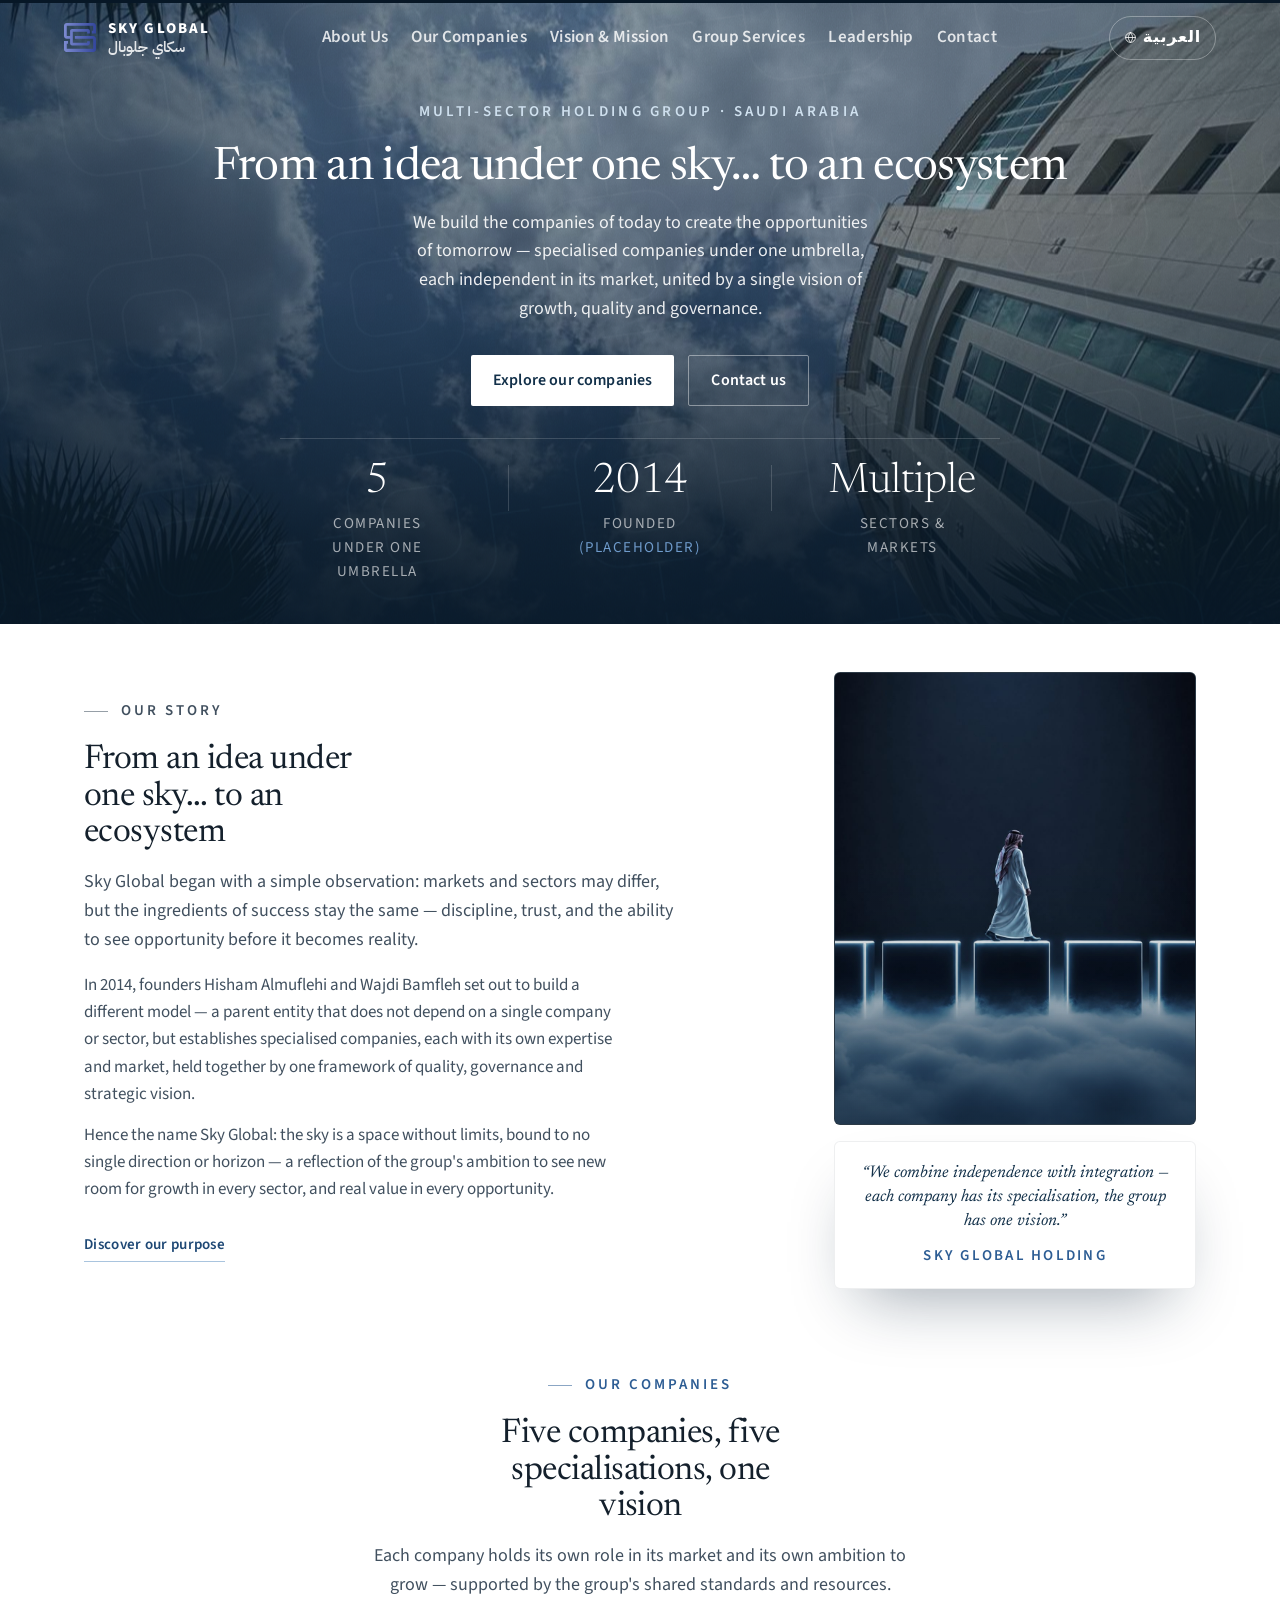
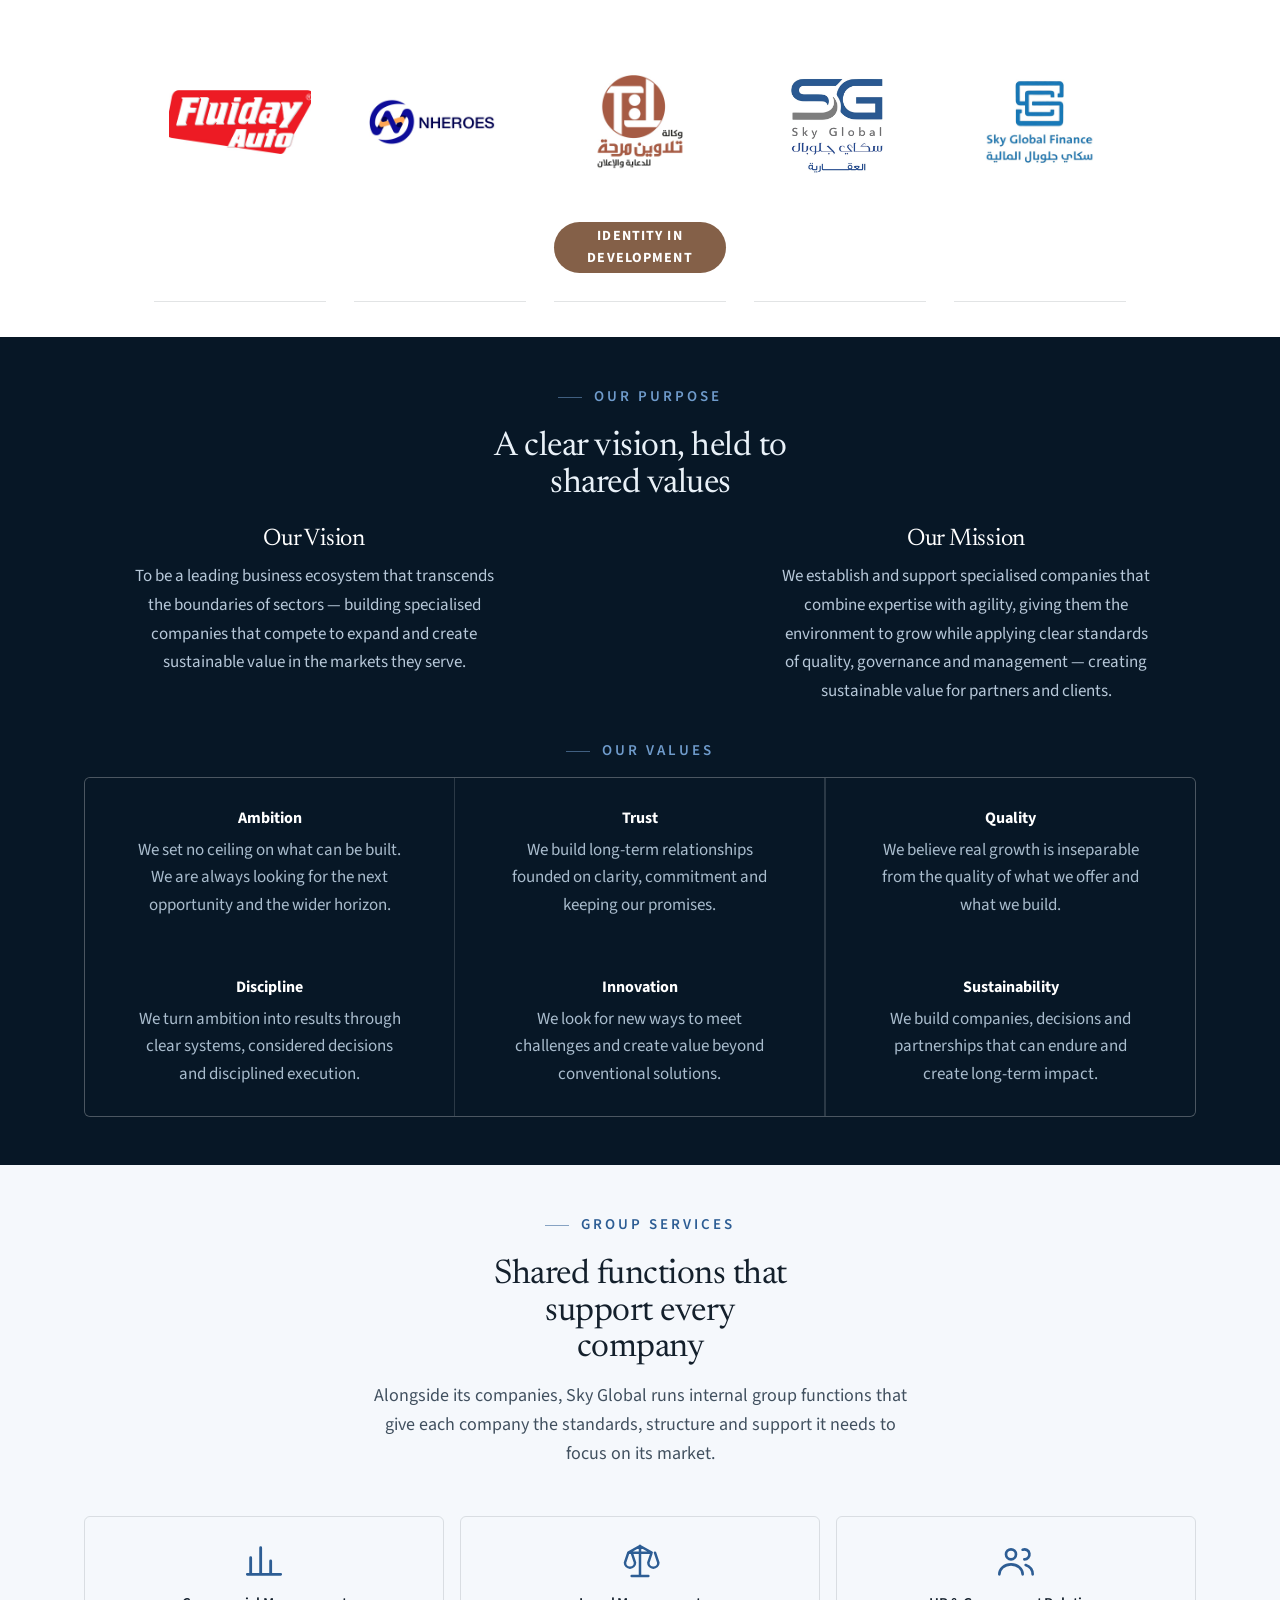
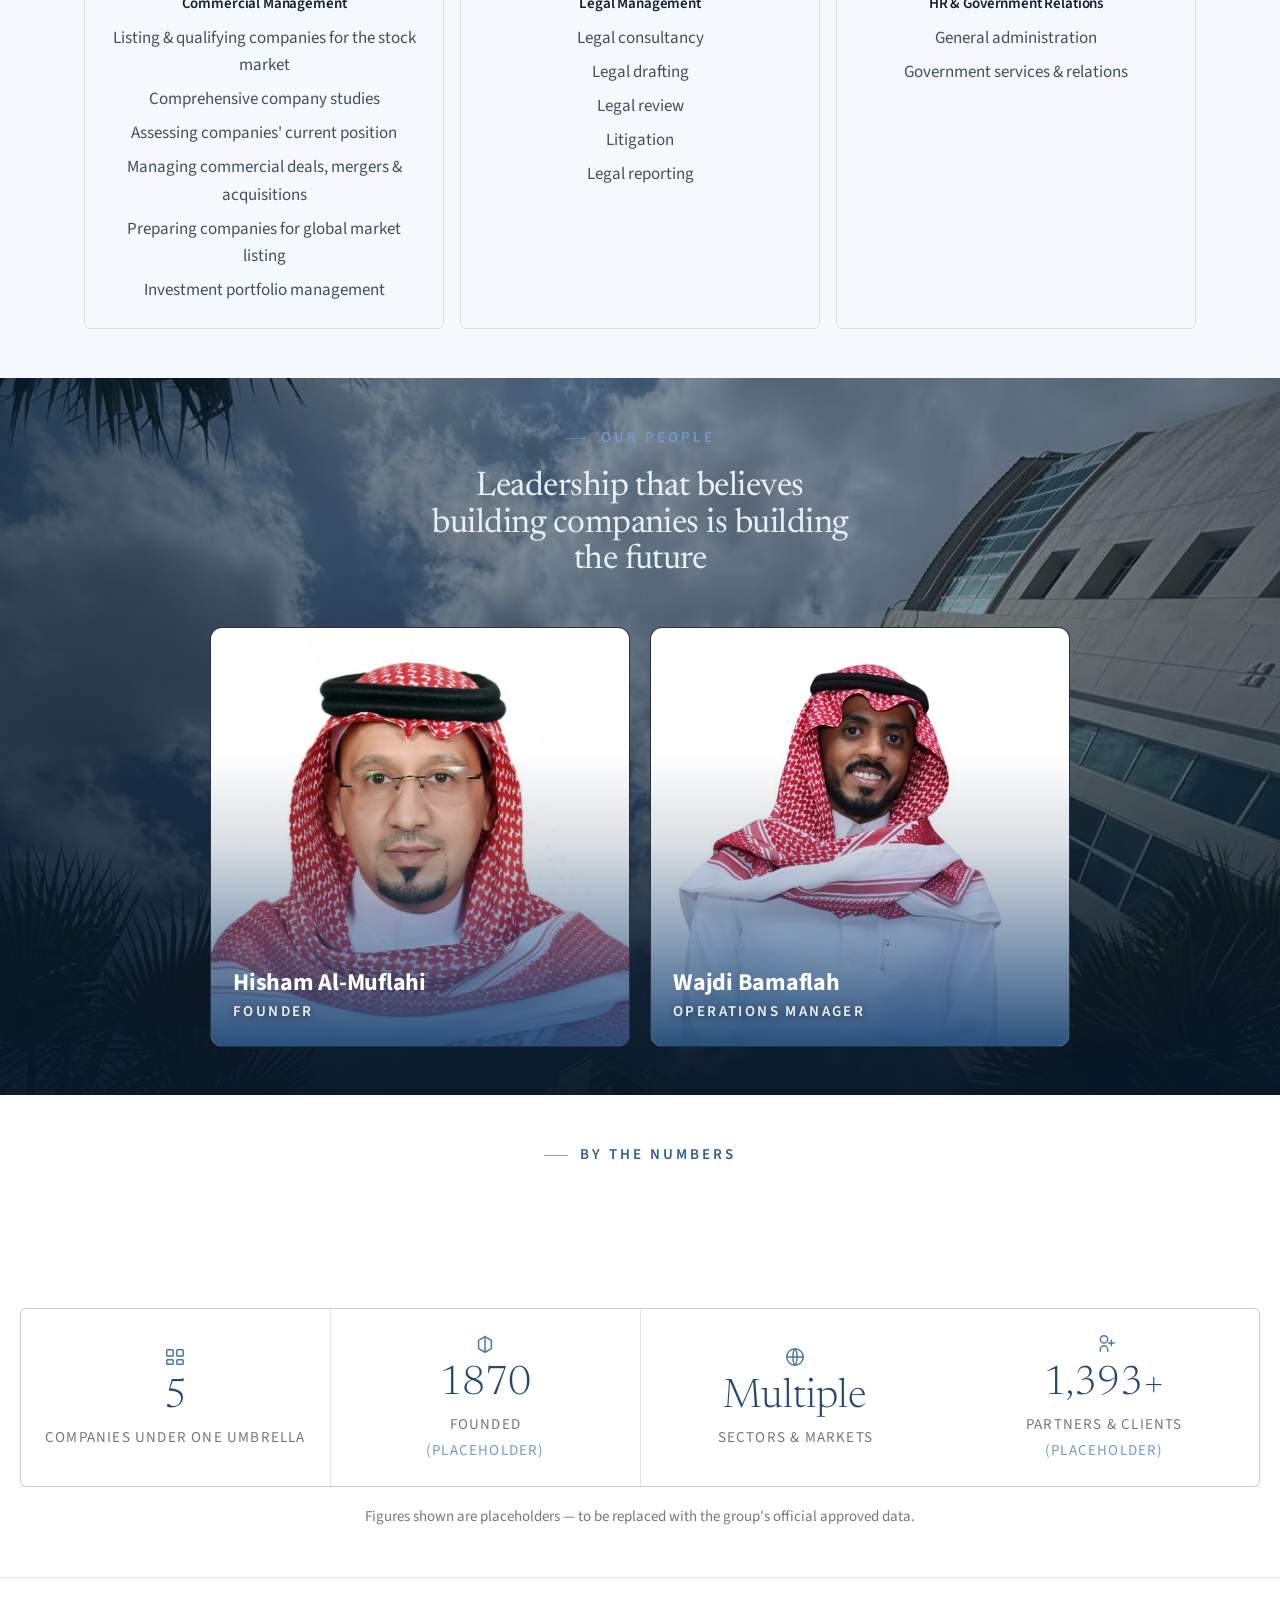
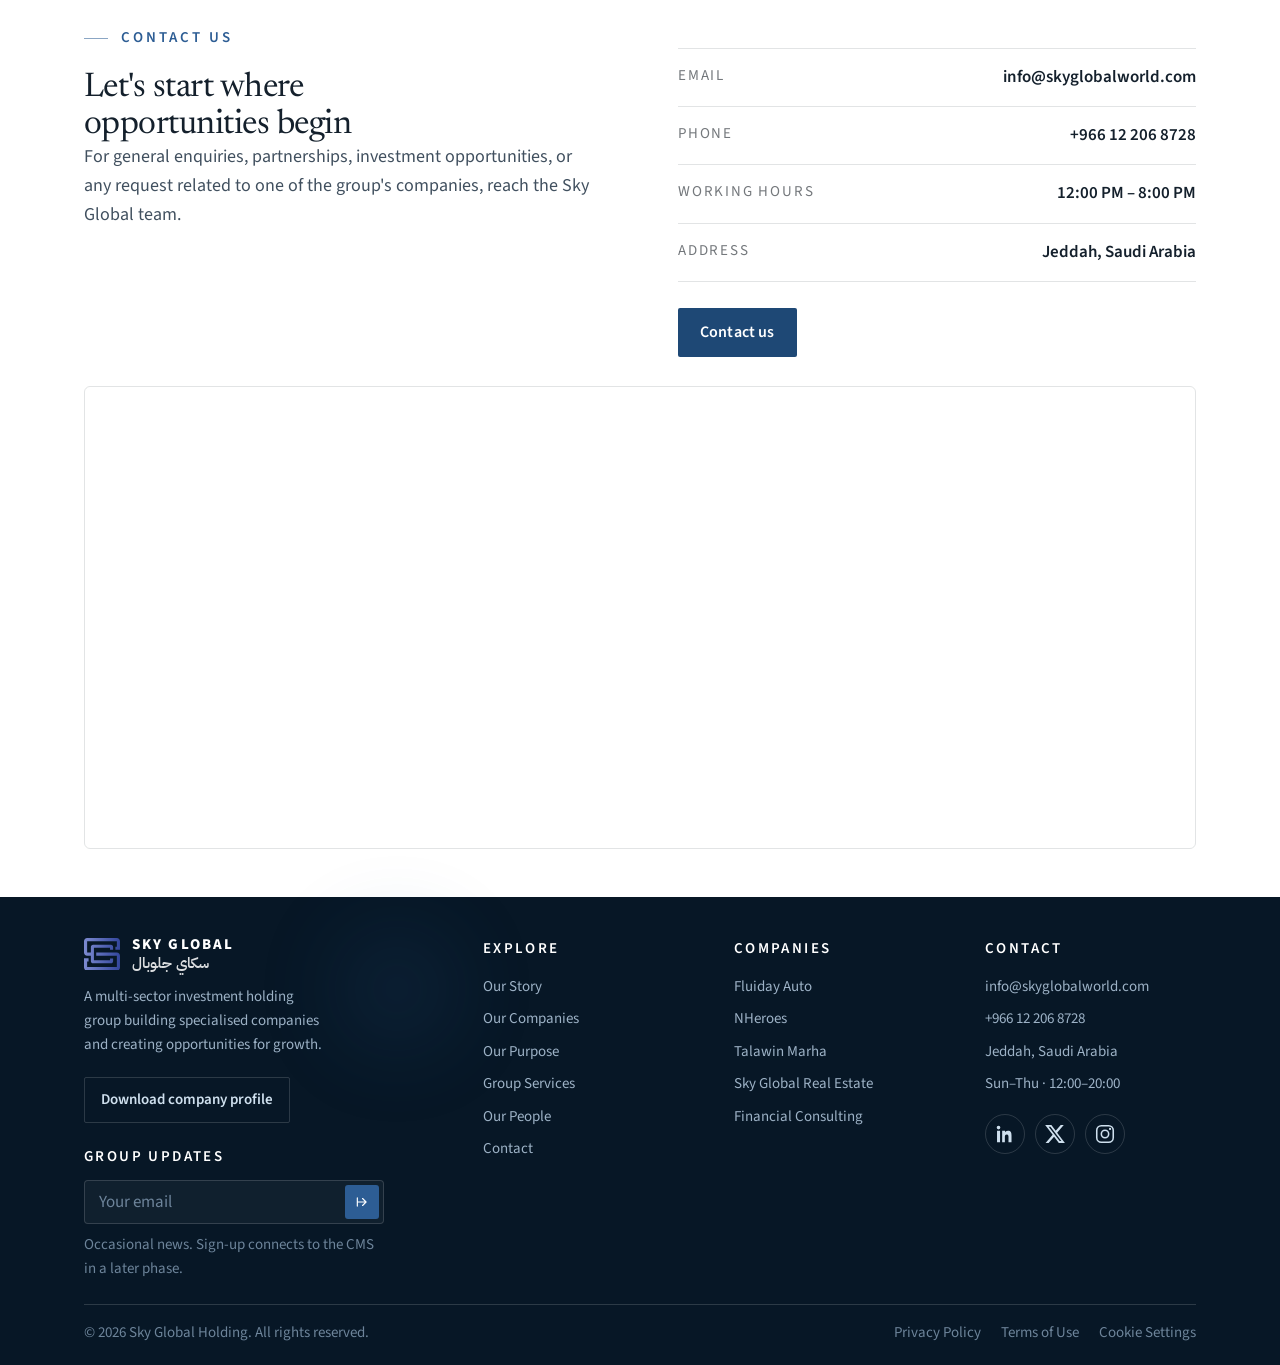
==== commit be3ba0b9: "Site-wide content, design, and leadership-page updates - Home page: center hero text, plain-text vis" ====
--- a/index.html
+++ b/index.html
@@ -36,125 +36,134 @@
 .story-media .frame .tone{position:absolute;inset:0;
   background:linear-gradient(180deg,transparent 42%,rgba(7,23,36,.5) 100%),
   radial-gradient(120% 80% at 50% 120%,rgba(45,93,148,.28),transparent 60%)}
-.story-cap{margin-top:14px;text-align:center;font-size:.7rem;font-weight:600;
+/* desktop: two columns — copy first in DOM, so it sits on the RIGHT in Arabic (RTL) and the image on the LEFT */
+@media (min-width:1081px){
+  .story-grid{display:grid;grid-template-columns:minmax(0,1.3fr) minmax(0,.7fr);gap:clamp(40px,6vw,88px);align-items:center}
+  .story-copy{max-width:none;margin:0;text-align:start}
+  .story-copy .eyebrow{justify-content:flex-start}
+  .story-copy h2{margin:0 0 1.1rem;max-width:20ch}
+  .story-copy .lead,.story-copy > p{margin-inline:0}
+  .story-media{margin:0;max-width:none;width:100%}
+}
+.story-cap{margin-top:14px;text-align:center;font-size:15px;font-weight:600;
   letter-spacing:.16em;text-transform:uppercase;color:var(--gray)}
-html[dir="rtl"] .story-cap{letter-spacing:.02em;text-transform:none;font-size:.85rem}
+html[dir="rtl"] .story-cap{letter-spacing:.02em;text-transform:none;font-size:15px}
 .story-quote{position:relative;margin:20px auto 0;max-width:none;text-align:center;z-index:3;
   background:#fff;color:var(--ink);padding:24px 26px;border-radius:6px;
   box-shadow:0 32px 66px -26px rgba(11,32,54,.4);border:1px solid var(--line-2)}
-.story-quote p{font-family:var(--serif);font-style:italic;font-size:1rem;line-height:1.42;color:var(--sky-800)}
-html[dir="rtl"] .story-quote p{font-family:var(--ar);font-style:normal;line-height:1.75;font-size:1rem}
-.story-quote cite{display:block;margin-top:10px;font-size:.66rem;letter-spacing:.15em;text-transform:uppercase;color:var(--sky-600);font-style:normal;font-weight:600}
+.story-quote p{font-family:var(--serif);font-style:italic;font-size:17px;line-height:1.42;color:var(--sky-800)}
+html[dir="rtl"] .story-quote p{font-family:var(--ar);font-style:normal;line-height:1.75;font-size:17px}
+.story-quote cite{display:block;margin-top:10px;font-size:15px;letter-spacing:.15em;text-transform:uppercase;color:var(--sky-600);font-style:normal;font-weight:600}
 html[dir="rtl"] .story-quote cite{letter-spacing:.02em}
 
-/* ---- OUR COMPANIES — hover-reveal focus grid ---- */
-.hrgrid{display:flex;flex-wrap:wrap;justify-content:center;gap:16px;
-  max-width:var(--wide);margin-inline:auto;padding-inline:var(--gutter)}
-.hrc{flex:0 1 calc(33.333% - 12px);min-width:240px;
-  position:relative;display:block;aspect-ratio:3/4;border-radius:12px;overflow:hidden;isolation:isolate;
-  color:#fff;background:#fff;border:1px solid var(--line);box-shadow:0 2px 8px -3px rgba(20,32,44,.1);
-  transform:scale(1);transform-origin:center;
-  transition:transform .5s var(--ease),filter .5s var(--ease),opacity .5s var(--ease),box-shadow .5s var(--ease)}
-
-/* focus effect: when the grid is hovered, non-hovered cards recede */
-.hrgrid:hover .hrc:not(:hover),
-.hrgrid:focus-within .hrc:not(:focus-within){
-  transform:scale(.93);filter:blur(3px) saturate(.75) brightness(.9);opacity:.62}
-.hrgrid .hrc:hover,.hrgrid .hrc:focus-within{
-  transform:scale(1.05);z-index:3;
-  box-shadow:0 34px 80px -24px rgba(45,93,148,.55),0 0 0 1px color-mix(in srgb,var(--ca) 40%,transparent)}
-
-/* media — company logo on a light field, brand band + title at the base */
-.hrc-media{position:absolute;inset:0;z-index:0;background:#fff}
-.hrc-media img{position:absolute;inset-block-start:6%;inset-inline:10%;width:80%;height:55%;
-  object-fit:contain;object-position:center;display:block}
-.hrc-scrim{position:absolute;inset:0;z-index:1;pointer-events:none;background:
-  linear-gradient(0deg,
-    color-mix(in srgb,var(--ca) 92%,#0a1a2a) 0%,
-    color-mix(in srgb,var(--ca) 78%,#0a1a2a) 11%,
-    color-mix(in srgb,var(--ca) 30%,transparent) 24%,
-    transparent 36%)}
-.hrc-scrim::after{content:"";position:absolute;inset-inline:0;inset-block-end:0;height:36%;
-  background:linear-gradient(0deg,rgba(4,11,22,.5),rgba(4,11,22,.12) 60%,transparent)}
-
-.hrc-body{position:absolute;inset-inline:0;inset-block-end:0;z-index:2;
-  padding:clamp(16px,1.6vw,26px);display:flex;flex-direction:column;align-items:flex-start;gap:.4rem}
-.hrc-sub{font-size:.66rem;font-weight:700;letter-spacing:.14em;text-transform:uppercase;color:rgba(255,255,255,.9);text-shadow:0 1px 10px rgba(4,11,22,.5)}
-html[dir="rtl"] .hrc-sub{letter-spacing:.02em;text-transform:none;font-size:.8rem;line-height:1.5}
-.hrc-title{font-family:var(--serif);font-weight:400;font-size:clamp(1.05rem,.86rem + .5vw,1.4rem);line-height:1.14;text-wrap:balance;text-shadow:0 1px 14px rgba(4,11,22,.45)}
-html[dir="rtl"] .hrc-title{font-family:var(--ar);font-weight:700;line-height:1.35}
-.hrc-chip{margin-top:.3rem;font-size:.54rem;font-weight:700;letter-spacing:.1em;text-transform:uppercase;
-  color:#fff;background:color-mix(in srgb,var(--ca) 55%,#1e4875);border-radius:999px;padding:3px 8px}
+/* ---- OUR COMPANIES — plain logo + caption, no card background ---- */
+.hrgrid{display:grid;grid-template-columns:1fr;gap:44px 28px;
+  max-width:1100px;margin-inline:auto;padding-inline:var(--gutter)}
+@media (min-width:481px){ .hrgrid{grid-template-columns:repeat(3,1fr)} }
+@media (min-width:701px){ .hrgrid{grid-template-columns:repeat(5,1fr)} }
+.hrc{width:100%;
+  display:flex;flex-direction:column;align-items:center;text-align:center;
+  padding-bottom:28px;border-bottom:1px solid var(--line);color:inherit;
+  transition:border-color .3s}
+.hrc:hover,.hrc:focus-within{border-color:var(--ca)}
+
+.hrc-media{position:relative;width:100%;aspect-ratio:1/1;display:flex;align-items:center;justify-content:center}
+.hrc-media img{width:82%;height:82%;object-fit:contain;display:block;
+  transition:transform .4s var(--ease)}
+.hrc:hover .hrc-media img,.hrc:focus-within .hrc-media img{transform:scale(1.05)}
+
+.hrc-body{margin-top:14px;display:flex;flex-direction:column;align-items:center}
+.hrc-chip{font-size:14px;font-weight:700;letter-spacing:.08em;text-transform:uppercase;
+  color:#fff;background:color-mix(in srgb,var(--ca) 70%,#1e4875);border-radius:999px;padding:3px 10px}
 html[dir="rtl"] .hrc-chip{letter-spacing:.02em}
-.hrc-go{margin-top:.6rem;display:inline-flex;align-items:center;gap:.4em;
-  font-size:.72rem;font-weight:700;letter-spacing:.04em;color:#fff;
-  opacity:0;transform:translateY(6px);transition:opacity .4s var(--ease),transform .4s var(--ease)}
-.hrc:hover .hrc-go,.hrc:focus-within .hrc-go{opacity:1;transform:none}
-.hrc-go svg{width:11px;height:11px}
-html[dir="rtl"] .hrc-go svg{transform:scaleX(-1)}
 
 @media (prefers-reduced-motion:reduce){
-  .hrc,.hrc-go{transition:none}
-  .hrgrid:hover .hrc:not(:hover),.hrgrid:focus-within .hrc:not(:focus-within){
-    transform:none;filter:saturate(.85);opacity:.85}
-  .hrgrid .hrc:hover,.hrgrid .hrc:focus-within{transform:none}
-  .hrc-go{opacity:1;transform:none}
+  .hrc-media img{transition:none}
 }
 
-/* ---- OUR PURPOSE (vision / mission / values) — centred, both languages ---- */
-.vm-grid{display:grid;grid-template-columns:1fr 1fr;gap:1px;background:var(--line-dark);
-  border:1px solid var(--line-dark);border-radius:6px;overflow:hidden;max-width:var(--maxw);margin-inline:auto}
-.vm-grid > div{background:var(--sky-950);padding:clamp(32px,4.5vw,54px);text-align:center}
-.vm-grid .eyebrow{justify-content:center}
-.vm-grid .ix{font-family:var(--serif);font-size:1.6rem;color:var(--sky-500);line-height:1;margin-bottom:1.1rem;display:block}
-html[dir="rtl"] .vm-grid .ix{font-family:var(--ar)}
-.vm-grid h3{font-family:var(--serif);font-size:var(--s2);font-weight:400;line-height:1.26;color:#fff;margin:0 auto 1rem;max-width:22ch}
-html[dir="rtl"] .vm-grid h3{font-family:var(--ar);font-weight:700;line-height:1.5}
-.vm-grid p{color:#b7c8d9;max-width:46ch;font-size:.9rem;margin-inline:auto}
-.values{max-width:var(--maxw);margin:clamp(2.4rem,4vw,3.4rem) auto 0;padding-inline:var(--gutter)}
-.values .eyebrow{justify-content:center}
+/* ---- OUR PURPOSE (vision / mission) — hover-reveal cards ----
+   Vanilla-JS-free (pure CSS :hover/:focus-visible) re-implementation of a
+   "full-bleed image + zoom on hover + gradient + icon badge + reveal-on-
+   hover description" card, in place of the old plain two-box text layout.
+   Backgrounds are CSS-only abstract brand-blue compositions (radial
+   gradients + a faint grid + the shared #sgMark watermark used elsewhere
+   on this page — .hero-bg .mono, .pcard-mono) — no stock photography. */
+.vm-cards{display:grid;grid-template-columns:1fr 1fr;gap:clamp(32px,5vw,64px);max-width:var(--maxw);margin-inline:auto}
+.vm-card{text-align:center}
+.vm-card-title{font-family:var(--serif);font-weight:400;font-size:24px;color:#fff;margin-bottom:.6rem}
+html[dir="rtl"] .vm-card-title{font-family:var(--ar);font-weight:700}
+.vm-card-desc{color:#b7c8d9;font-size:17px;line-height:1.7;max-width:46ch;margin-inline:auto}
+html[dir="rtl"] .vm-card-desc{line-height:1.9}
+
+@media (max-width:900px){ .vm-cards{grid-template-columns:1fr;gap:1.8rem} }
+.values{max-width:var(--maxw);margin:32px auto 0;padding-inline:var(--gutter)}
+.values .eyebrow{justify-content:center;margin-bottom:1rem}
 .values-grid{display:grid;grid-template-columns:repeat(3,1fr);gap:1px;background:var(--line-dark);
   border:1px solid var(--line-dark);border-radius:6px;overflow:hidden}
-.value{background:var(--sky-950);padding:clamp(24px,3vw,36px);text-align:center}
-.value .vn{font-size:1rem;font-weight:700;margin-bottom:.5rem;display:flex;align-items:baseline;justify-content:center;gap:.55em;color:#fff}
-.value .vn i{font-size:.72rem;font-weight:700;color:var(--sky-400);font-style:normal;letter-spacing:.08em}
-.value p{font-size:.84rem;color:#a9bccd;max-width:34ch;margin-inline:auto}
+.value{background:var(--sky-950);padding:28px;text-align:center}
+.value .vn{font-size:16px;font-weight:700;margin-bottom:.4rem;display:flex;align-items:baseline;justify-content:center;gap:.55em;color:#fff}
+.value .vn i{font-size:15px;font-weight:700;color:var(--sky-400);font-style:normal;letter-spacing:.08em}
+.value p{font-size:17px;color:#a9bccd;max-width:34ch;margin-inline:auto}
+
+/* #purpose only — tighter rhythm than the site's default section spacing,
+   so "رؤيتنا ورسالتنا" + "قيمنا" read as one compact block, not two
+   loosely-related stretches. Scoped by #purpose (ID beats the shared
+   .section / .s-head + .s-body rules on specificity) so no other section
+   is affected. */
+#purpose{padding-block:48px}
+#purpose .s-head + .s-body{margin-top:24px}
+#purpose .s-head .lead{margin-top:.8rem}
 
 /* ---- GROUP SERVICES ---- */
 .svc-grid{display:grid;grid-template-columns:repeat(3,1fr);gap:16px;max-width:var(--maxw);margin-inline:auto;padding-inline:var(--gutter)}
 .svc{text-align:center;border:1px solid var(--line);border-radius:6px;padding:clamp(22px,2.6vw,30px);transition:border-color .3s,transform .3s var(--ease)}
 .svc:hover{border-color:var(--sky-400);transform:translateY(-3px)}
-.svc svg{width:22px;height:22px;color:var(--sky-600);margin:0 auto 14px}
-.svc h4{font-size:1.05rem;margin-bottom:.9rem}
+.svc svg{width:40px;height:40px;color:var(--sky-600);margin:0 auto 14px} /* service icons — 32–48px band */
+.svc h4{font-size:15px;margin-bottom:.9rem}
 .svc ul{list-style:none;display:flex;flex-direction:column;align-items:center;gap:.5rem}
-.svc li{font-size:.88rem;color:var(--ink-soft);text-align:center}
+.svc li{font-size:17px;color:var(--ink-soft);text-align:center}
 #services .s-head{text-align:center}
 #services .s-head .eyebrow{justify-content:center}
 #services .s-head h2,#services .s-head .lead{margin-inline:auto}
 
-/* ---- OUR PEOPLE — full-bleed photo cards ---- */
-.people-grid{display:flex;flex-wrap:wrap;justify-content:center;gap:16px;max-width:var(--maxw);margin-inline:auto;padding-inline:var(--gutter)}
-.people-grid .pcard{flex:0 0 calc(25% - 12px)}
-.pcard{position:relative;aspect-ratio:4/5;border-radius:12px;overflow:hidden;isolation:isolate;
+/* ---- OUR PEOPLE — section background photo (same Jeddah photo + same
+   tint-gradient treatment as the homepage hero's photo variant, so white
+   text on top stays just as readable) ---- */
+#people{position:relative;overflow:hidden}
+.people-bg{position:absolute;inset:0;z-index:0}
+.people-bg img{position:absolute;inset:0;width:100%;height:100%;object-fit:cover;object-position:60% 32%}
+.people-bg-tint{position:absolute;inset:0;background:
+  linear-gradient(178deg,rgba(12,42,69,.24) 0%,rgba(10,33,55,.46) 44%,rgba(7,23,38,.84) 82%,rgba(7,23,38,.95) 100%),
+  linear-gradient(96deg,rgba(7,23,38,.62) 0%,rgba(7,23,38,.22) 44%,transparent 74%),
+  radial-gradient(120% 80% at 20% 46%,transparent 32%,rgba(7,23,38,.4) 100%)}
+#people .s-head,#people .s-body{position:relative;z-index:1}
+
+/* ---- OUR PEOPLE — full-bleed photo cards ----
+   Only 2 people (Hisham + Wajdi) as of the leadership-section trim — see
+   #people. Grid is deliberately NOT a generic responsive N-up grid any
+   more: two fixed-max-width cards, centred, wrapping to one column on
+   narrow screens purely via flex-wrap (no breakpoint overrides needed). */
+.people-grid{display:flex;flex-wrap:wrap;justify-content:center;gap:clamp(20px,3vw,32px);max-width:var(--maxw);margin-inline:auto;padding-inline:var(--gutter)}
+.people-grid .pcard{flex:1 1 320px;max-width:420px}
+.pcard{position:relative;aspect-ratio:6/7;border-radius:12px;overflow:hidden;isolation:isolate;
   border:1px solid rgba(255,255,255,.12);background:var(--sky-950);
   transition:box-shadow .45s var(--ease)}
-.pcard:hover,.pcard:focus-within{
+.pcard:hover,.pcard:focus-within,.pcard:focus-visible{
   box-shadow:0 24px 64px -20px rgba(45,93,148,.6),0 0 0 1px rgba(111,155,203,.42)}
 
-/* media (real <img> later; brand-tinted abstract for now) */
+/* media (real <img> later — see .pcard-media img; a solid-colour +
+   initials placeholder shows until then, no broken-image risk) */
 .pcard-media{position:absolute;inset:0;z-index:0;transition:transform .7s var(--ease-out)}
-.pcard:hover .pcard-media,.pcard:focus-within .pcard-media{transform:scale(1.06)}
+.pcard:hover .pcard-media,.pcard:focus-within .pcard-media,.pcard:focus-visible .pcard-media{transform:scale(1.06)}
 .pcard-media > *{position:absolute}
 .pcard-media img{inset:0;width:100%;height:100%;object-fit:cover;object-position:50% 22%}
-.pcard-tone{inset:0;background:
-  radial-gradient(78% 58% at 76% 6%,rgba(111,155,203,.42),transparent 55%),
-  linear-gradient(164deg,#1b4168 0%,#102c48 50%,#071726 100%)}
-.pcard-mono{inset-block-start:10%;inset-inline-end:-14%;width:60%;color:#fff;opacity:.045}
+.pcard-tone{inset:0;background:var(--sky-600)}
+.pcard-mono{inset-block-start:10%;inset-inline-end:-14%;width:60%;color:#fff;opacity:.06}
 html[dir="rtl"] .pcard-mono{transform:scaleX(-1)}
-.pcard-initials{inset-block-start:50%;inset-inline-start:50%;transform:translate(-50%,-64%);
-  font-family:var(--serif);font-weight:300;font-size:clamp(3.4rem,9vw,5.4rem);
-  color:rgba(255,255,255,.16);letter-spacing:.03em}
-html[dir="rtl"] .pcard-initials{font-family:var(--ar);transform:translate(50%,-62%)}
+.pcard-initials{inset-block-start:50%;inset-inline-start:50%;transform:translate(-50%,-50%);
+  font-family:var(--sans);font-weight:700;font-size:clamp(2.4rem,6vw,3.4rem);
+  color:rgba(255,255,255,.92);letter-spacing:.02em}
+html[dir="rtl"] .pcard-initials{font-family:var(--ar)}
 
 /* bottom-up brand-blue scrim */
 .pcard-scrim{position:absolute;inset:0;z-index:1;pointer-events:none;background:
@@ -163,75 +172,72 @@
 .pcard-foot{position:absolute;inset-inline:0;inset-block-end:0;z-index:2;
   padding:clamp(16px,1.8vw,22px);display:flex;flex-direction:column;align-items:flex-start;gap:.28rem}
 .pcard-ph{position:absolute;inset-block-start:16px;inset-inline-start:16px;z-index:2}
-.pcard-name{font-size:clamp(1.05rem,.95rem + .4vw,1.25rem);font-weight:700;color:#fff}
-.pcard-role{font-size:.66rem;letter-spacing:.16em;text-transform:uppercase;color:var(--sky-300)}
-html[dir="rtl"] .pcard-role{letter-spacing:.02em;text-transform:none;font-size:.86rem}
-.pcard-btn{margin-top:.95rem;display:inline-flex;align-items:center;gap:.5em;
-  background:rgba(255,255,255,.12);border:1px solid rgba(255,255,255,.28);color:#fff;
-  font-weight:600;font-size:.74rem;letter-spacing:.02em;padding:8px 14px;border-radius:999px;
-  backdrop-filter:blur(4px);-webkit-backdrop-filter:blur(4px);
-  transition:background .3s,border-color .3s}
-.pcard-btn .arr{width:12px;height:12px;transition:transform .3s var(--ease)}
-.pcard-btn:hover{background:rgba(255,255,255,.2);border-color:rgba(255,255,255,.55)}
-.pcard-btn:hover .arr{transform:translateX(4px)}
-html[dir="rtl"] .pcard-btn .arr{transform:scaleX(-1)}
-html[dir="rtl"] .pcard-btn:hover .arr{transform:scaleX(-1) translateX(4px)}
-
-/* bio reveal — slides up over the card */
-.pcard-bio{position:absolute;inset:0;z-index:3;background:rgba(7,20,34,.95);
-  backdrop-filter:blur(10px);-webkit-backdrop-filter:blur(10px);
-  padding:clamp(18px,2vw,26px);display:flex;flex-direction:column;justify-content:flex-end;gap:.9rem;
-  transform:translateY(101%);visibility:hidden;
-  transition:transform .5s var(--ease-out),visibility 0s linear .5s}
-.pcard.bio-open .pcard-bio{transform:translateY(0);visibility:visible;
-  transition:transform .5s var(--ease-out)}
-.pcard-bio .pcard-name{margin-bottom:.1rem}
-.pcard-bio p{color:#cddcea;font-size:.84rem;line-height:1.7}
-html[dir="rtl"] .pcard-bio p{line-height:1.9}
-.pcard-close{align-self:flex-start;display:inline-flex;align-items:center;gap:.5em;
-  color:var(--sky-300);font-weight:600;font-size:.8rem;letter-spacing:.02em}
-.pcard-close svg{width:11px;height:11px}
-.pcard-close:hover{color:#fff}
-
+.pcard-name{font-size:24px;font-weight:700;color:#fff} /* real <h3> — 22–26px band */
+.pcard-role{font-size:15px;font-weight:600;letter-spacing:.16em;text-transform:uppercase;color:rgba(255,255,255,.92);text-shadow:0 1px 6px rgba(4,11,22,.5)}
+html[dir="rtl"] .pcard-role{letter-spacing:.02em;text-transform:none;font-size:15px}
 @media (prefers-reduced-motion:reduce){
-  .pcard-media,.pcard-bio,.pcard-btn .arr{transition:none}
+  .pcard-media{transition:none}
   .pcard:hover .pcard-media,.pcard:focus-within .pcard-media{transform:none}
 }
 
 /* ---- BY THE NUMBERS ---- */
 .numbers-grid{display:grid;grid-template-columns:repeat(4,1fr);gap:1px;background:var(--line);border:1px solid var(--line);border-radius:6px;overflow:hidden;max-width:var(--maxw);margin-inline:auto}
 .numbers-grid .cell{background:var(--paper);padding:clamp(24px,2.6vw,36px) 20px;text-align:center;display:flex;flex-direction:column;align-items:center;justify-content:center}
-.numbers-grid svg{width:18px;height:18px;color:var(--sky-500);margin:0 auto 10px}
-.numbers-grid .n{font-family:var(--serif);font-size:var(--s4);font-weight:300;color:var(--sky-700);line-height:1}
+.numbers-grid svg{width:22px;height:22px;color:var(--sky-500);margin:0 auto 10px} /* small icon — 20–24px band */
+.numbers-grid .n{font-family:var(--serif);font-size:clamp(1.9rem,1.55rem + 1.7vw,2.9rem);font-weight:300;color:var(--sky-700);line-height:1} /* decorative stat number, not a heading — outside the sizing standard's categories, kept at its original size */
 html[dir="rtl"] .numbers-grid .n{font-family:var(--ar);font-weight:400}
-.numbers-grid .l{text-align:center;font-size:.74rem;letter-spacing:.08em;text-transform:uppercase;color:var(--gray);margin-top:.5rem}
-html[dir="rtl"] .numbers-grid .l{letter-spacing:0;text-transform:none;font-size:.85rem}
-.numbers-grid .l .ph{display:block;color:var(--sky-400);font-size:.9em;margin-top:2px}
-.numbers .note{max-width:var(--maxw);margin:1.3rem auto 0;padding-inline:var(--gutter);font-size:.8rem;color:var(--gray);text-align:center}
+.numbers-grid .l{text-align:center;font-size:15px;letter-spacing:.08em;text-transform:uppercase;color:var(--gray);margin-top:.5rem}
+html[dir="rtl"] .numbers-grid .l{letter-spacing:0;text-transform:none;font-size:15px}
+.numbers-grid .l .ph{display:block;color:var(--sky-400);margin-top:2px}
+.numbers .note{max-width:var(--maxw);margin:1.3rem auto 0;padding-inline:var(--gutter);font-size:15px;color:var(--gray);text-align:center}
+
+/* ---- CONTACT — embedded office map ---- */
+.contact-map{margin-top:clamp(2.6rem,4.5vw,3.6rem)}
+.contact-map-frame{position:relative;width:100%;aspect-ratio:16/7;border-radius:6px;overflow:hidden;border:1px solid var(--line)}
+.contact-map-frame iframe{position:absolute;inset:0;width:100%;height:100%;border:0}
+@media (max-width:700px){ .contact-map-frame{aspect-ratio:4/3} }
+
+/* ---- HOME PAGE COMPACT PASS — reduce vertical space in every section,
+   hero through footer. Fixed px values (not fluid clamp()/vw) so the
+   reduction holds at every viewport width. Rules are ID-scoped (or, for
+   the shared .ft/.ft-top/.ft-bot footer classes, scoped implicitly —
+   this <style> block belongs to index.html only), so no other page is
+   affected. ---- */
+#hero{min-height:auto;padding-block:calc(var(--hdr-h) + 32px) 40px}
+#hero .hero-ledger{margin-top:32px;padding-block-start:22px}
+#story{padding-block:48px}
+#story .story-quote{margin-top:16px;padding:20px 22px}
+@media (max-width:1080px){ #story .story-media{margin-top:28px} }
+#companies>.section{padding-top:36px}
+#companies .section-sm{padding-block:36px}
+#services{padding-block:48px}
+#services .svc{padding:24px}
+#people{padding-block:48px}
+#people .people-grid{gap:20px}
+#people .pcard{aspect-ratio:1/1}
+#numbers{padding-block:48px}
+#numbers .cell{padding:24px 20px}
+#contact{padding-block:48px}
+#contact .contact-rows{margin-top:22px}
+#contact .contact-map{margin-top:28px}
+#contact .contact-map-frame{aspect-ratio:2.4/1}
+@media (max-width:700px){ #contact .contact-map-frame{aspect-ratio:3/2} }
+.ft{padding-block:40px 20px}
+.ft-top{padding-bottom:24px}
+.ft-bot{padding-top:16px}
 
 @media (max-width:1080px){
-  .story-grid,.vm-grid{grid-template-columns:1fr}
-  .vm-grid{border-radius:6px}
+  .story-grid{grid-template-columns:1fr}
   .story-quote{position:relative;inset:auto;margin-top:20px;max-width:none}
   .story-media .frame .mono{display:none}
   .values-grid,.svc-grid{grid-template-columns:1fr 1fr}
   .numbers-grid{grid-template-columns:1fr 1fr}
 }
-@media (max-width:1080px){ .people-grid .pcard{flex-basis:calc(33.333% - 11px)} }
-@media (max-width:760px){ .people-grid .pcard{flex-basis:calc(50% - 8px)} }
-@media (max-width:480px){ .people-grid .pcard{flex-basis:100%} }
-@media (max-width:860px){ .hrc{flex-basis:calc(50% - 8px)} }
+/* no responsive flex-basis overrides needed for a fixed 2-card grid —
+   flex-wrap alone stacks them to one centred column on narrow screens */
 @media (max-width:640px){
   .values-grid,.svc-grid,.numbers-grid{grid-template-columns:1fr}
 }
-@media (max-width:460px){ .hrc{flex-basis:100%;aspect-ratio:5/6} }
-/* touch / no-hover: keep every card readable, drop the recede effect */
-@media (hover:none){
-  .hrgrid:hover .hrc:not(:hover),.hrgrid:focus-within .hrc:not(:focus-within){
-    transform:none;filter:none;opacity:1}
-  .hrc-go{opacity:1;transform:none}
-}
-
 
 </style>
 </head>
@@ -266,7 +272,7 @@
         <a href="companies/fluiday-auto.html" role="menuitem"><span class="dot" style="background:#ed1c24"></span><span data-en="Fluiday Auto" data-ar="فلوداي أوتو">Fluiday Auto</span></a>
         <a href="companies/nheroes.html" role="menuitem"><span class="dot" style="background:#0d0d99"></span><span data-en="NHeroes" data-ar="إن هيروز">NHeroes</span></a>
         <a href="companies/talawin-marha.html" role="menuitem"><span class="dot" style="background:#b06a35"></span><span data-en="Talawin Marha" data-ar="تلاوين مرحة">Talawin Marha</span></a>
-        <a href="companies/sky-global-contracting.html" role="menuitem"><span class="dot"></span><span data-en="Sky Global Contracting" data-ar="سكاي جلوبال للمقاولات">Sky Global Contracting</span></a>
+        <a href="companies/sky-global-contracting.html" role="menuitem"><span class="dot"></span><span data-en="Sky Global Real Estate" data-ar="سكاي جلوبال العقارية">Sky Global Real Estate</span></a>
         <a href="companies/sky-global-financial-consulting.html" role="menuitem"><span class="dot" style="background:#1f7ac2"></span><span data-en="Financial Consulting" data-ar="الاستشارات المالية">Financial Consulting</span></a>
       </div>
     </div>
@@ -295,7 +301,7 @@
       <a href="companies/fluiday-auto.html" data-en="Fluiday Auto" data-ar="فلوداي أوتو">Fluiday Auto</a>
       <a href="companies/nheroes.html" data-en="NHeroes" data-ar="إن هيروز">NHeroes</a>
       <a href="companies/talawin-marha.html" data-en="Talawin Marha" data-ar="تلاوين مرحة">Talawin Marha</a>
-      <a href="companies/sky-global-contracting.html" data-en="Sky Global Contracting" data-ar="سكاي جلوبال للمقاولات">Sky Global Contracting</a>
+      <a href="companies/sky-global-contracting.html" data-en="Sky Global Real Estate" data-ar="سكاي جلوبال العقارية">Sky Global Real Estate</a>
       <a href="companies/sky-global-financial-consulting.html" data-en="Financial Consulting" data-ar="الاستشارات المالية">Financial Consulting</a>
     </div>
   </div>
@@ -370,7 +376,7 @@
   <div class="story-grid">
     <div class="story-copy">
       <p class="eyebrow reveal" data-en="Our Story" data-ar="قصتنا">Our Story</p>
-      <h2 class="h-sec display reveal" data-en="From an idea under one sky — to an ecosystem of five companies" data-ar="من فكرة تحت سماء واحدة… إلى منظومة من خمس شركات">From an idea under one sky — to an ecosystem of five companies</h2>
+      <h2 class="h-sec display reveal" data-en="From an idea under one sky… to an ecosystem" data-ar="من فكرة تحت سماء واحدة… إلى منظومة">From an idea under one sky… to an ecosystem</h2>
       <p class="lead reveal" data-en="Sky Global began with a simple observation: markets and sectors may differ, but the ingredients of success stay the same — discipline, trust, and the ability to see opportunity before it becomes reality."
          data-ar="بدأت سكاي جلوبال من ملاحظة بسيطة: قد تختلف الأسواق والقطاعات، لكن مقومات النجاح تبقى واحدة — الانضباط، الثقة، والقدرة على رؤية الفرص قبل أن تصبح واقعًا.">Sky Global began with a simple observation.</p>
       <p class="reveal" data-en="In 2014, founders Hisham Almuflehi and Wajdi Bamfleh set out to build a different model — a parent entity that does not depend on a single company or sector, but establishes specialised companies, each with its own expertise and market, held together by one framework of quality, governance and strategic vision."
@@ -385,7 +391,6 @@
         <img src="assets/img/story-journey.jpg" alt="" width="1000" height="1250" loading="lazy" decoding="async" />
         <div class="tone" aria-hidden="true"></div>
       </figure>
-      <p class="story-cap" data-en="From one idea to five companies" data-ar="من فكرة واحدة إلى خمس شركات">From one idea to five companies</p>
       <div class="story-quote">
         <p data-en="&ldquo;We combine independence with integration — each company has its specialisation, the group has one vision.&rdquo;"
            data-ar="«نجمع بين الاستقلالية والتكامل؛ لكل شركة تخصصها، وللمجموعة رؤية واحدة.»">&ldquo;We combine independence with integration.&rdquo;</p>
@@ -410,39 +415,20 @@
       <div class="hrc-media" aria-hidden="true">
         <img src="assets/img/co-fluiday-logo.jpg" alt="" width="640" height="640" loading="lazy" decoding="async" />
       </div>
-      <div class="hrc-scrim" aria-hidden="true"></div>
-      <div class="hrc-body">
-        <span class="hrc-sub" data-en="Automotive Chemical Engineering" data-ar="الهندسة الكيميائية للسيارات">Automotive Chemical Engineering</span>
-        <span class="hrc-title" data-en="Fluiday Auto" data-ar="فلوداي أوتو">Fluiday Auto</span>
-        <span class="hrc-go" data-en="Explore" data-ar="اكتشف">Explore
-          <svg viewBox="0 0 24 24" fill="none" aria-hidden="true"><path d="M5 12h14m-6-6 6 6-6 6" stroke="currentColor" stroke-width="2" stroke-linecap="round" stroke-linejoin="round"/></svg></span>
-      </div>
     </a>
 
     <a class="hrc" href="companies/nheroes.html" style="--ca:#0d0d99">
       <div class="hrc-media" aria-hidden="true">
         <img src="assets/img/co-nheroes.jpg" alt="" width="640" height="640" loading="lazy" decoding="async" />
       </div>
-      <div class="hrc-scrim" aria-hidden="true"></div>
-      <div class="hrc-body">
-        <span class="hrc-sub" data-en="Marketing Agency &amp; Software House" data-ar="وكالة تسويق وحلول رقمية">Marketing Agency &amp; Software House</span>
-        <span class="hrc-title" data-en="NHeroes" data-ar="إن هيروز">NHeroes</span>
-        <span class="hrc-go" data-en="Explore" data-ar="اكتشف">Explore
-          <svg viewBox="0 0 24 24" fill="none" aria-hidden="true"><path d="M5 12h14m-6-6 6 6-6 6" stroke="currentColor" stroke-width="2" stroke-linecap="round" stroke-linejoin="round"/></svg></span>
-      </div>
     </a>
 
     <a class="hrc" href="companies/talawin-marha.html" style="--ca:#b06a35">
       <div class="hrc-media" aria-hidden="true">
         <img src="assets/img/co-talawin.jpg" alt="" width="640" height="640" loading="lazy" decoding="async" />
       </div>
-      <div class="hrc-scrim" aria-hidden="true"></div>
       <div class="hrc-body">
-        <span class="hrc-sub" data-en="Creative &amp; Experience Design" data-ar="الإبداع وصناعة التجارب">Creative &amp; Experience Design</span>
-        <span class="hrc-title" data-en="Talawin Marha" data-ar="تلاوين مرحة">Talawin Marha</span>
         <span class="hrc-chip" data-en="Identity in development" data-ar="هوية قيد الإعداد">Identity in development</span>
-        <span class="hrc-go" data-en="Explore" data-ar="اكتشف">Explore
-          <svg viewBox="0 0 24 24" fill="none" aria-hidden="true"><path d="M5 12h14m-6-6 6 6-6 6" stroke="currentColor" stroke-width="2" stroke-linecap="round" stroke-linejoin="round"/></svg></span>
       </div>
     </a>
 
@@ -450,25 +436,11 @@
       <div class="hrc-media" aria-hidden="true">
         <img src="assets/img/co-contracting.jpg" alt="" width="640" height="640" loading="lazy" decoding="async" />
       </div>
-      <div class="hrc-scrim" aria-hidden="true"></div>
-      <div class="hrc-body">
-        <span class="hrc-sub" data-en="Contracting &amp; Construction" data-ar="مقاولات وتنفيذ">Contracting &amp; Construction</span>
-        <span class="hrc-title" data-en="Sky Global Contracting" data-ar="سكاي جلوبال للمقاولات">Sky Global Contracting</span>
-        <span class="hrc-go" data-en="Explore" data-ar="اكتشف">Explore
-          <svg viewBox="0 0 24 24" fill="none" aria-hidden="true"><path d="M5 12h14m-6-6 6 6-6 6" stroke="currentColor" stroke-width="2" stroke-linecap="round" stroke-linejoin="round"/></svg></span>
-      </div>
     </a>
 
     <a class="hrc" href="companies/sky-global-financial-consulting.html" style="--ca:#1f7ac2">
       <div class="hrc-media" aria-hidden="true">
         <img src="assets/img/co-financial.jpg" alt="" width="640" height="640" loading="lazy" decoding="async" />
-      </div>
-      <div class="hrc-scrim" aria-hidden="true"></div>
-      <div class="hrc-body">
-        <span class="hrc-sub" data-en="Financial Consulting" data-ar="استشارات وحلول مالية">Financial Consulting</span>
-        <span class="hrc-title" data-en="Sky Global Financial Consulting" data-ar="سكاي جلوبال للاستشارات المالية">Sky Global Financial Consulting</span>
-        <span class="hrc-go" data-en="Explore" data-ar="اكتشف">Explore
-          <svg viewBox="0 0 24 24" fill="none" aria-hidden="true"><path d="M5 12h14m-6-6 6 6-6 6" stroke="currentColor" stroke-width="2" stroke-linecap="round" stroke-linejoin="round"/></svg></span>
       </div>
     </a>
 
@@ -482,20 +454,18 @@
     <h2 class="h-sec display reveal" data-en="A clear vision, held to shared values" data-ar="رؤية واضحة، تلتزم بقيم مشتركة">A clear vision, held to shared values</h2>
   </div>
   <div class="s-body wrap" style="padding-inline:0">
-    <div class="vm-grid">
-      <div class="reveal">
-        <p class="eyebrow" data-en="Our Vision" data-ar="رؤيتنا">Our Vision</p>
-        <h3 data-en="To be a leading business ecosystem that transcends the boundaries of sectors."
-            data-ar="أن نكون منظومة أعمال رائدة تتجاوز حدود القطاعات.">To be a leading business ecosystem that transcends the boundaries of sectors.</h3>
-        <p data-en="We build a flexible, evolving group that drives growth through specialised companies able to compete and expand, creating sustainable value in the markets they serve."
-           data-ar="نسعى إلى بناء مجموعة أعمال مرنة ومتطورة، تقود النمو من خلال شركات متخصصة قادرة على المنافسة والتوسع، وتخلق قيمة مستدامة في الأسواق التي تعمل فيها.">We build a flexible, evolving group that drives growth.</p>
-      </div>
-      <div class="reveal">
-        <p class="eyebrow" data-en="Our Mission" data-ar="رسالتنا">Our Mission</p>
-        <h3 data-en="We build an environment that enables companies to grow."
-            data-ar="نبني بيئة تمكّن الشركات من النمو.">We build an environment that enables companies to grow.</h3>
-        <p data-en="We establish and support specialised companies that combine expertise with agility, giving them the environment to grow while applying clear standards of quality, governance and management — creating sustainable value for partners and clients."
-           data-ar="نؤسس وندعم شركات متخصصة تجمع بين الخبرة والمرونة، ونوفر لها البيئة التي تساعدها على النمو، مع تطبيق معايير واضحة في الجودة والحوكمة والإدارة، بما يحقق قيمة مستدامة للشركاء والعملاء.">We establish and support specialised companies.</p>
+    <div class="vm-cards" data-stagger>
+      <div class="vm-card reveal">
+        <h3 class="vm-card-title" data-en="Our Vision" data-ar="رؤيتنا">Our Vision</h3>
+        <p class="vm-card-desc"
+           data-en="To be a leading business ecosystem that transcends the boundaries of sectors — building specialised companies that compete to expand and create sustainable value in the markets they serve."
+           data-ar="أن نكون منظومة أعمال رائدة تتجاوز حدود القطاعات، نبني من خلالها شركات متخصصة تنافس على التوسع، وتخلق قيمة مستدامة في الأسواق التي تعمل فيها.">To be a leading business ecosystem that transcends the boundaries of sectors — building specialised companies that compete to expand and create sustainable value in the markets they serve.</p>
+      </div>
+      <div class="vm-card reveal">
+        <h3 class="vm-card-title" data-en="Our Mission" data-ar="رسالتنا">Our Mission</h3>
+        <p class="vm-card-desc"
+           data-en="We establish and support specialised companies that combine expertise with agility, giving them the environment to grow while applying clear standards of quality, governance and management — creating sustainable value for partners and clients."
+           data-ar="نؤسس وندعم شركات متخصصة تجمع بين الخبرة والمرونة، ونوفر لها البيئة التي تساعدها على النمو، مع تطبيق معايير واضحة في الجودة والحوكمة والإدارة، بما يحقق قيمة مستدامة للشركاء والعملاء.">We establish and support specialised companies that combine expertise with agility, giving them the environment to grow while applying clear standards of quality, governance and management — creating sustainable value for partners and clients.</p>
       </div>
     </div>
   </div>
@@ -564,193 +534,37 @@
 
 <!-- ================= OUR PEOPLE ================= -->
 <section class="section dark" id="people">
+  <div class="people-bg" aria-hidden="true">
+    <img src="assets/img/hero-jeddah.jpg" alt="" decoding="async" loading="lazy" />
+    <div class="people-bg-tint"></div>
+  </div>
   <div class="s-head center">
     <p class="eyebrow reveal" data-en="Our People" data-ar="الفريق">Our People</p>
     <h2 class="h-sec display reveal" style="max-width:22ch" data-en="Leadership that believes building companies is building the future" data-ar="قيادة تؤمن بأن بناء الشركات هو بناء للمستقبل">Leadership that believes building companies is building the future</h2>
-    <p class="lead reveal" data-en="Sky Global is led by its founders, with a vision built on a scalable business ecosystem that unites ambition with discipline, and opportunity with execution."
-       data-ar="يقود سكاي جلوبال المؤسسان هشام المفلحي ووجدي بامفلح، برؤية تقوم على بناء منظومة أعمال قابلة للنمو والتوسع، تجمع بين الطموح والانضباط، وبين الفرص والتنفيذ.">Sky Global is led by its founders.</p>
   </div>
   <div class="s-body people-grid" data-stagger>
 
-    <article class="pcard reveal">
+    <a class="pcard reveal" href="leaders/hisham-al-muflahi.html">
       <div class="pcard-media" aria-hidden="true">
-        <div class="pcard-tone"></div>
-        <svg class="pcard-mono" viewBox="0 0 1476.09 1343.36"><use href="#sgMark" fill="currentColor"/></svg>
-        <span class="pcard-initials">HA</span>
+        <img src="assets/img/people/hisham-al-muflahi.jpg" alt="" style="object-position:50% 8%" />
       </div>
       <div class="pcard-scrim" aria-hidden="true"></div>
-      <span class="pcard-ph ph-note" style="color:rgba(255,255,255,.7);border-color:rgba(255,255,255,.3)" data-en="Photo to be provided" data-ar="الصورة قيد التزويد">Photo to be provided</span>
       <div class="pcard-foot">
-        <h3 class="pcard-name" data-en="Hisham Almuflehi" data-ar="هشام المفلحي">Hisham Almuflehi</h3>
-        <p class="pcard-role" data-en="Founding Partner" data-ar="شريك مؤسس">Founding Partner</p>
-        <button class="pcard-btn" type="button" data-bio-toggle aria-expanded="false" aria-controls="bio-hm">
-          <span data-en="Read bio" data-ar="اقرأ النبذة">Read bio</span>
-          <svg class="arr" viewBox="0 0 24 24" fill="none" aria-hidden="true"><path d="M5 12h14m-6-6 6 6-6 6" stroke="currentColor" stroke-width="2" stroke-linecap="round" stroke-linejoin="round"/></svg>
-        </button>
-      </div>
-      <div class="pcard-bio" id="bio-hm" data-bio aria-hidden="true">
-        <h3 class="pcard-name" data-en="Hisham Almuflehi" data-ar="هشام المفلحي">Hisham Almuflehi</h3>
-        <p data-en="[Official biography to be added: experience, specialisation, key achievements, and the area he leads within the group.]"
-           data-ar="[يضاف هنا نبذة المؤسس الرسمية: الخبرات، التخصص، أبرز الإنجازات، والجانب الذي يقوده داخل المجموعة.]">[Official biography to be added: experience, specialisation, key achievements, and the area he leads within the group.]</p>
-        <button class="pcard-close" type="button" data-bio-close>
-          <svg viewBox="0 0 24 24" fill="none" aria-hidden="true"><path d="M6 6l12 12M18 6 6 18" stroke="currentColor" stroke-width="2" stroke-linecap="round"/></svg>
-          <span data-en="Close" data-ar="إغلاق">Close</span>
-        </button>
-      </div>
-    </article>
-
-    <article class="pcard reveal">
+        <h3 class="pcard-name" data-en="Hisham Al-Muflahi" data-ar="هشام المفلحي">Hisham Al-Muflahi</h3>
+        <p class="pcard-role" data-en="Founder" data-ar="المؤسس">Founder</p>
+      </div>
+    </a>
+
+    <a class="pcard reveal" href="leaders/wajdi-bamaflah.html">
       <div class="pcard-media" aria-hidden="true">
-        <div class="pcard-tone"></div>
-        <svg class="pcard-mono" viewBox="0 0 1476.09 1343.36"><use href="#sgMark" fill="currentColor"/></svg>
-        <span class="pcard-initials">WB</span>
+        <img src="assets/img/people/wajdi-bamaflah.jpg" alt="" style="object-position:50% 8%" />
       </div>
       <div class="pcard-scrim" aria-hidden="true"></div>
-      <span class="pcard-ph ph-note" style="color:rgba(255,255,255,.7);border-color:rgba(255,255,255,.3)" data-en="Photo to be provided" data-ar="الصورة قيد التزويد">Photo to be provided</span>
       <div class="pcard-foot">
-        <h3 class="pcard-name" data-en="Wajdi Bamfleh" data-ar="وجدي بامفلح">Wajdi Bamfleh</h3>
-        <p class="pcard-role" data-en="Founding Partner" data-ar="شريك مؤسس">Founding Partner</p>
-        <button class="pcard-btn" type="button" data-bio-toggle aria-expanded="false" aria-controls="bio-wb">
-          <span data-en="Read bio" data-ar="اقرأ النبذة">Read bio</span>
-          <svg class="arr" viewBox="0 0 24 24" fill="none" aria-hidden="true"><path d="M5 12h14m-6-6 6 6-6 6" stroke="currentColor" stroke-width="2" stroke-linecap="round" stroke-linejoin="round"/></svg>
-        </button>
-      </div>
-      <div class="pcard-bio" id="bio-wb" data-bio aria-hidden="true">
-        <h3 class="pcard-name" data-en="Wajdi Bamfleh" data-ar="وجدي بامفلح">Wajdi Bamfleh</h3>
-        <p data-en="[Official biography to be added: experience, specialisation, key achievements, and the area he leads within the group.]"
-           data-ar="[يضاف هنا نبذة المؤسس الرسمية: الخبرات، التخصص، أبرز الإنجازات، والجانب الذي يقوده داخل المجموعة.]">[Official biography to be added: experience, specialisation, key achievements, and the area he leads within the group.]</p>
-        <button class="pcard-close" type="button" data-bio-close>
-          <svg viewBox="0 0 24 24" fill="none" aria-hidden="true"><path d="M6 6l12 12M18 6 6 18" stroke="currentColor" stroke-width="2" stroke-linecap="round"/></svg>
-          <span data-en="Close" data-ar="إغلاق">Close</span>
-        </button>
-      </div>
-    </article>
-
-
-    <article class="pcard reveal">
-      <div class="pcard-media" aria-hidden="true">
-        <div class="pcard-tone"></div>
-        <svg class="pcard-mono" viewBox="0 0 1476.09 1343.36"><use href="#sgMark" fill="currentColor"/></svg>
-      </div>
-      <div class="pcard-scrim" aria-hidden="true"></div>
-      <span class="pcard-ph ph-note" style="color:rgba(255,255,255,.7);border-color:rgba(255,255,255,.3)" data-en="Photo to be provided" data-ar="الصورة قيد التزويد">Photo to be provided</span>
-      <div class="pcard-foot">
-        <h3 class="pcard-name" data-en="Team member 3" data-ar="عضو الفريق 3">Team member 3</h3>
-        <p class="pcard-role" data-en="Role to be provided" data-ar="المسمى الوظيفي قيد التزويد">Role to be provided</p>
-        <button class="pcard-btn" type="button" data-bio-toggle aria-expanded="false" aria-controls="bio-t3">
-          <span data-en="Read bio" data-ar="اقرأ النبذة">Read bio</span>
-          <svg class="arr" viewBox="0 0 24 24" fill="none" aria-hidden="true"><path d="M5 12h14m-6-6 6 6-6 6" stroke="currentColor" stroke-width="2" stroke-linecap="round" stroke-linejoin="round"/></svg>
-        </button>
-      </div>
-      <div class="pcard-bio" id="bio-t3" data-bio aria-hidden="true">
-        <h3 class="pcard-name" data-en="Team member 3" data-ar="عضو الفريق 3">Team member 3</h3>
-        <p data-en="[Official biography to be added.]" data-ar="[تضاف هنا النبذة الرسمية.]">[Official biography to be added.]</p>
-        <button class="pcard-close" type="button" data-bio-close>
-          <svg viewBox="0 0 24 24" fill="none" aria-hidden="true"><path d="M6 6l12 12M18 6 6 18" stroke="currentColor" stroke-width="2" stroke-linecap="round"/></svg>
-          <span data-en="Close" data-ar="إغلاق">Close</span>
-        </button>
-      </div>
-    </article>
-
-    <article class="pcard reveal">
-      <div class="pcard-media" aria-hidden="true">
-        <div class="pcard-tone"></div>
-        <svg class="pcard-mono" viewBox="0 0 1476.09 1343.36"><use href="#sgMark" fill="currentColor"/></svg>
-      </div>
-      <div class="pcard-scrim" aria-hidden="true"></div>
-      <span class="pcard-ph ph-note" style="color:rgba(255,255,255,.7);border-color:rgba(255,255,255,.3)" data-en="Photo to be provided" data-ar="الصورة قيد التزويد">Photo to be provided</span>
-      <div class="pcard-foot">
-        <h3 class="pcard-name" data-en="Team member 4" data-ar="عضو الفريق 4">Team member 4</h3>
-        <p class="pcard-role" data-en="Role to be provided" data-ar="المسمى الوظيفي قيد التزويد">Role to be provided</p>
-        <button class="pcard-btn" type="button" data-bio-toggle aria-expanded="false" aria-controls="bio-t4">
-          <span data-en="Read bio" data-ar="اقرأ النبذة">Read bio</span>
-          <svg class="arr" viewBox="0 0 24 24" fill="none" aria-hidden="true"><path d="M5 12h14m-6-6 6 6-6 6" stroke="currentColor" stroke-width="2" stroke-linecap="round" stroke-linejoin="round"/></svg>
-        </button>
-      </div>
-      <div class="pcard-bio" id="bio-t4" data-bio aria-hidden="true">
-        <h3 class="pcard-name" data-en="Team member 4" data-ar="عضو الفريق 4">Team member 4</h3>
-        <p data-en="[Official biography to be added.]" data-ar="[تضاف هنا النبذة الرسمية.]">[Official biography to be added.]</p>
-        <button class="pcard-close" type="button" data-bio-close>
-          <svg viewBox="0 0 24 24" fill="none" aria-hidden="true"><path d="M6 6l12 12M18 6 6 18" stroke="currentColor" stroke-width="2" stroke-linecap="round"/></svg>
-          <span data-en="Close" data-ar="إغلاق">Close</span>
-        </button>
-      </div>
-    </article>
-
-    <article class="pcard reveal">
-      <div class="pcard-media" aria-hidden="true">
-        <div class="pcard-tone"></div>
-        <svg class="pcard-mono" viewBox="0 0 1476.09 1343.36"><use href="#sgMark" fill="currentColor"/></svg>
-      </div>
-      <div class="pcard-scrim" aria-hidden="true"></div>
-      <span class="pcard-ph ph-note" style="color:rgba(255,255,255,.7);border-color:rgba(255,255,255,.3)" data-en="Photo to be provided" data-ar="الصورة قيد التزويد">Photo to be provided</span>
-      <div class="pcard-foot">
-        <h3 class="pcard-name" data-en="Team member 5" data-ar="عضو الفريق 5">Team member 5</h3>
-        <p class="pcard-role" data-en="Role to be provided" data-ar="المسمى الوظيفي قيد التزويد">Role to be provided</p>
-        <button class="pcard-btn" type="button" data-bio-toggle aria-expanded="false" aria-controls="bio-t5">
-          <span data-en="Read bio" data-ar="اقرأ النبذة">Read bio</span>
-          <svg class="arr" viewBox="0 0 24 24" fill="none" aria-hidden="true"><path d="M5 12h14m-6-6 6 6-6 6" stroke="currentColor" stroke-width="2" stroke-linecap="round" stroke-linejoin="round"/></svg>
-        </button>
-      </div>
-      <div class="pcard-bio" id="bio-t5" data-bio aria-hidden="true">
-        <h3 class="pcard-name" data-en="Team member 5" data-ar="عضو الفريق 5">Team member 5</h3>
-        <p data-en="[Official biography to be added.]" data-ar="[تضاف هنا النبذة الرسمية.]">[Official biography to be added.]</p>
-        <button class="pcard-close" type="button" data-bio-close>
-          <svg viewBox="0 0 24 24" fill="none" aria-hidden="true"><path d="M6 6l12 12M18 6 6 18" stroke="currentColor" stroke-width="2" stroke-linecap="round"/></svg>
-          <span data-en="Close" data-ar="إغلاق">Close</span>
-        </button>
-      </div>
-    </article>
-
-    <article class="pcard reveal">
-      <div class="pcard-media" aria-hidden="true">
-        <div class="pcard-tone"></div>
-        <svg class="pcard-mono" viewBox="0 0 1476.09 1343.36"><use href="#sgMark" fill="currentColor"/></svg>
-      </div>
-      <div class="pcard-scrim" aria-hidden="true"></div>
-      <span class="pcard-ph ph-note" style="color:rgba(255,255,255,.7);border-color:rgba(255,255,255,.3)" data-en="Photo to be provided" data-ar="الصورة قيد التزويد">Photo to be provided</span>
-      <div class="pcard-foot">
-        <h3 class="pcard-name" data-en="Team member 6" data-ar="عضو الفريق 6">Team member 6</h3>
-        <p class="pcard-role" data-en="Role to be provided" data-ar="المسمى الوظيفي قيد التزويد">Role to be provided</p>
-        <button class="pcard-btn" type="button" data-bio-toggle aria-expanded="false" aria-controls="bio-t6">
-          <span data-en="Read bio" data-ar="اقرأ النبذة">Read bio</span>
-          <svg class="arr" viewBox="0 0 24 24" fill="none" aria-hidden="true"><path d="M5 12h14m-6-6 6 6-6 6" stroke="currentColor" stroke-width="2" stroke-linecap="round" stroke-linejoin="round"/></svg>
-        </button>
-      </div>
-      <div class="pcard-bio" id="bio-t6" data-bio aria-hidden="true">
-        <h3 class="pcard-name" data-en="Team member 6" data-ar="عضو الفريق 6">Team member 6</h3>
-        <p data-en="[Official biography to be added.]" data-ar="[تضاف هنا النبذة الرسمية.]">[Official biography to be added.]</p>
-        <button class="pcard-close" type="button" data-bio-close>
-          <svg viewBox="0 0 24 24" fill="none" aria-hidden="true"><path d="M6 6l12 12M18 6 6 18" stroke="currentColor" stroke-width="2" stroke-linecap="round"/></svg>
-          <span data-en="Close" data-ar="إغلاق">Close</span>
-        </button>
-      </div>
-    </article>
-
-    <article class="pcard reveal">
-      <div class="pcard-media" aria-hidden="true">
-        <div class="pcard-tone"></div>
-        <svg class="pcard-mono" viewBox="0 0 1476.09 1343.36"><use href="#sgMark" fill="currentColor"/></svg>
-      </div>
-      <div class="pcard-scrim" aria-hidden="true"></div>
-      <span class="pcard-ph ph-note" style="color:rgba(255,255,255,.7);border-color:rgba(255,255,255,.3)" data-en="Photo to be provided" data-ar="الصورة قيد التزويد">Photo to be provided</span>
-      <div class="pcard-foot">
-        <h3 class="pcard-name" data-en="Team member 7" data-ar="عضو الفريق 7">Team member 7</h3>
-        <p class="pcard-role" data-en="Role to be provided" data-ar="المسمى الوظيفي قيد التزويد">Role to be provided</p>
-        <button class="pcard-btn" type="button" data-bio-toggle aria-expanded="false" aria-controls="bio-t7">
-          <span data-en="Read bio" data-ar="اقرأ النبذة">Read bio</span>
-          <svg class="arr" viewBox="0 0 24 24" fill="none" aria-hidden="true"><path d="M5 12h14m-6-6 6 6-6 6" stroke="currentColor" stroke-width="2" stroke-linecap="round" stroke-linejoin="round"/></svg>
-        </button>
-      </div>
-      <div class="pcard-bio" id="bio-t7" data-bio aria-hidden="true">
-        <h3 class="pcard-name" data-en="Team member 7" data-ar="عضو الفريق 7">Team member 7</h3>
-        <p data-en="[Official biography to be added.]" data-ar="[تضاف هنا النبذة الرسمية.]">[Official biography to be added.]</p>
-        <button class="pcard-close" type="button" data-bio-close>
-          <svg viewBox="0 0 24 24" fill="none" aria-hidden="true"><path d="M6 6l12 12M18 6 6 18" stroke="currentColor" stroke-width="2" stroke-linecap="round"/></svg>
-          <span data-en="Close" data-ar="إغلاق">Close</span>
-        </button>
-      </div>
-    </article>
+        <h3 class="pcard-name" data-en="Wajdi Bamaflah" data-ar="وجدي بامفلح">Wajdi Bamaflah</h3>
+        <p class="pcard-role" data-en="Operations Manager" data-ar="مدير التشغيل">Operations Manager</p>
+      </div>
+    </a>
 
   </div>
 </section>
@@ -793,98 +607,38 @@
       <a href="mailto:info@skyglobalworld.com" class="btn btn-solid" style="margin-top:26px" data-en="Contact us" data-ar="تواصل معنا">Contact us</a>
     </div>
   </div>
+  <div class="wrap contact-map reveal">
+    <div class="contact-map-frame">
+      <iframe
+        src="https://www.google.com/maps/embed?pb=!1m18!1m12!1m3!1d3712.606441155938!2d39.26894272606953!3d21.48395358028179!2m3!1f0!2f0!3f0!3m2!1i1024!2i768!4f13.1!3m3!1m2!1s0x15c3cdc349da76f5%3A0xbe21c857e1e60d41!2z2LTYsdmD2Kkg2LPZg9in2Yog2KzZhNmI2KjYp9mE!5e0!3m2!1sar!2ssa!4v1790768951932!5m2!1sar!2ssa"
+        loading="lazy" referrerpolicy="strict-origin-when-cross-origin" allowfullscreen
+        title="Sky Global Holding — office location / سكاي جلوبال القابضة — موقع المكتب"></iframe>
+    </div>
+  </div>
 </section>
 
 <!-- ================= FOOTER ================= -->
-<footer class="ft">
-  <div class="wrap">
-    <div class="ft-top">
-      <div class="ft-col">
-        <span class="ft-glow" aria-hidden="true"></span>
-        <div class="brand">
-          <svg class="mark" viewBox="0 0 1476.09 1343.36" aria-hidden="true" style="width:36px"><use href="#sgMark" fill="url(#sgGrad)"/></svg>
-          <span class="wm"><b>SKY GLOBAL</b><i>سكاي جلوبال</i></span>
-        </div>
-        <p class="ft-intro" data-en="A multi-sector investment holding group building specialised companies and creating opportunities for growth."
-           data-ar="منظومة أعمال استثمارية متعددة القطاعات، تبني شركات متخصصة وتصنع فرصًا للنمو.">A multi-sector investment holding group.</p>
-        <a href="#" class="ft-dl" data-en="Download company profile" data-ar="تحميل ملف المجموعة">
-          <svg viewBox="0 0 24 24" fill="none" aria-hidden="true"><path d="M12 3v12m0 0 4-4m-4 4-4-4M5 21h14" stroke="currentColor" stroke-width="1.7" stroke-linecap="round" stroke-linejoin="round"/></svg>
-          <span data-en="Download company profile" data-ar="تحميل ملف المجموعة">Download company profile</span>
-        </a>
-        <form class="ft-news" data-newsletter>
-          <span class="lbl" data-en="Group updates" data-ar="مستجدات المجموعة">Group updates</span>
-          <div class="ft-news-field">
-            <input type="email" name="email" autocomplete="email" required
-                   data-en-placeholder="Your email" data-ar-placeholder="بريدك الإلكتروني"
-                   placeholder="Your email" aria-label="Email address" />
-            <button type="submit" aria-label="Subscribe">
-              <svg viewBox="0 0 24 24" fill="none" aria-hidden="true"><path d="M4 12h15m-6-6 6 6-6 6M4 5v14" stroke="currentColor" stroke-width="2" stroke-linecap="round" stroke-linejoin="round"/></svg>
-            </button>
-          </div>
-          <p class="ft-news-note" data-en="Occasional news from Sky Global and its companies. Sign-up connects to the CMS in a later phase."
-             data-ar="أخبار غير منتظمة من سكاي جلوبال وشركاتها. سيُربط الاشتراك بلوحة التحكم في مرحلة لاحقة.">Occasional news from Sky Global and its companies.</p>
-          <p class="ft-news-ok" role="status">
-            <svg viewBox="0 0 24 24" fill="none" aria-hidden="true"><path d="m5 13 4 4L19 7" stroke="currentColor" stroke-width="2.4" stroke-linecap="round" stroke-linejoin="round"/></svg>
-            <span data-en="Thank you — we'll be in touch." data-ar="شكرًا لك — سنكون على تواصل.">Thank you — we'll be in touch.</span>
-          </p>
-        </form>
-      </div>
-
-      <div class="ft-col">
-        <h5 data-en="Explore" data-ar="استكشف">Explore</h5>
-        <ul>
-          <li><a href="#story" data-en="Our Story" data-ar="قصتنا">Our Story</a></li>
-          <li><a href="#companies" data-en="Our Companies" data-ar="شركاتنا">Our Companies</a></li>
-          <li><a href="#purpose" data-en="Our Purpose" data-ar="رؤيتنا ورسالتنا">Our Purpose</a></li>
-          <li><a href="#services" data-en="Group Services" data-ar="خدمات المجموعة">Group Services</a></li>
-          <li><a href="#people" data-en="Our People" data-ar="الفريق">Our People</a></li>
-          <li><a href="#contact" data-en="Contact" data-ar="تواصل معنا">Contact</a></li>
-        </ul>
-      </div>
-
-      <div class="ft-col">
-        <h5 data-en="Companies" data-ar="الشركات">Companies</h5>
-        <ul>
-          <li><a href="companies/fluiday-auto.html" data-en="Fluiday Auto" data-ar="فلوداي أوتو">Fluiday Auto</a></li>
-          <li><a href="companies/nheroes.html" data-en="NHeroes" data-ar="إن هيروز">NHeroes</a></li>
-          <li><a href="companies/talawin-marha.html" data-en="Talawin Marha" data-ar="تلاوين مرحة">Talawin Marha</a></li>
-          <li><a href="companies/sky-global-contracting.html" data-en="Sky Global Contracting" data-ar="سكاي جلوبال للمقاولات">Sky Global Contracting</a></li>
-          <li><a href="companies/sky-global-financial-consulting.html" data-en="Financial Consulting" data-ar="الاستشارات المالية">Financial Consulting</a></li>
-        </ul>
-      </div>
-
-      <div class="ft-col">
-        <h5 data-en="Contact" data-ar="تواصل">Contact</h5>
-        <ul>
-          <li><a href="mailto:info@skyglobalworld.com">info@skyglobalworld.com</a></li>
-          <li><a href="tel:+966122068728" class="tnum">+966 12 206 8728</a></li>
-          <li><span data-en="Jeddah, Saudi Arabia" data-ar="جدة، المملكة العربية السعودية">Jeddah, Saudi Arabia</span></li>
-          <li><span data-en="Sun–Thu · 12:00–20:00" data-ar="الأحد–الخميس · 12:00–20:00">Sun–Thu · 12:00–20:00</span></li>
-        </ul>
-        <div class="ft-social">
-          <a href="#" aria-label="Sky Global on LinkedIn" data-tip="LinkedIn" rel="noopener">
-            <svg viewBox="0 0 24 24" fill="currentColor" aria-hidden="true"><path d="M6.94 5a2 2 0 1 1-4 0 2 2 0 0 1 4 0ZM3.3 8.5h3.3V21H3.3V8.5Zm5.6 0h3.16v1.7h.05c.44-.83 1.5-1.7 3.1-1.7 3.3 0 3.9 2.17 3.9 5V21h-3.3v-5.5c0-1.3 0-3-1.84-3s-2.12 1.43-2.12 2.9V21H8.9V8.5Z"/></svg>
-          </a>
-          <a href="#" aria-label="Sky Global on X" data-tip="X (Twitter)" rel="noopener">
-            <svg viewBox="0 0 24 24" fill="currentColor" aria-hidden="true"><path d="M18.24 2.25h3.31l-7.23 8.26 8.5 11.24h-6.65l-5.2-6.8-5.96 6.8H1.7l7.73-8.84L1.25 2.25h6.82l4.71 6.23 5.46-6.23Zm-1.16 17.52h1.83L7.02 4.13H5.05L17.08 19.77Z"/></svg>
-          </a>
-          <a href="#" aria-label="Sky Global on Instagram" data-tip="Instagram" rel="noopener">
-            <svg viewBox="0 0 24 24" fill="none" aria-hidden="true"><rect x="3" y="3" width="18" height="18" rx="5" stroke="currentColor" stroke-width="1.7"/><circle cx="12" cy="12" r="4" stroke="currentColor" stroke-width="1.7"/><circle cx="17.5" cy="6.5" r="1.2" fill="currentColor"/></svg>
-          </a>
-        </div>
-      </div>
-    </div>
-
-    <div class="ft-bot">
-      <span data-en="© 2026 Sky Global Holding. All rights reserved." data-ar="© 2026 سكاي جلوبال القابضة. جميع الحقوق محفوظة.">© 2026 Sky Global Holding. All rights reserved.</span>
-      <nav aria-label="Legal">
-        <a href="#" data-en="Privacy Policy" data-ar="سياسة الخصوصية">Privacy Policy</a>
-        <a href="#" data-en="Terms of Use" data-ar="شروط الاستخدام">Terms of Use</a>
-        <a href="#" data-en="Cookie Settings" data-ar="إعدادات الكوكيز">Cookie Settings</a>
-      </nav>
-    </div>
-  </div>
-</footer>
+<!-- Shared site footer — single source: assets/footer.js builds it from this config.
+     Editing footer design/structure? Change assets/footer.js once and every page updates. -->
+<div id="ft-mount"></div>
+<script type="application/json" id="ft-config">
+{
+  "isHome": true,
+  "nameEn": "Sky Global Holding", "nameAr": "سكاي جلوبال القابضة",
+  "taglineEn": "A multi-sector investment holding group building specialised companies and creating opportunities for growth.",
+  "taglineAr": "منظومة أعمال استثمارية متعددة القطاعات، تبني شركات متخصصة وتصنع فرصًا للنمو.",
+  "logoHTML": "<svg class=\"mark\" viewBox=\"0 0 1476.09 1343.36\" aria-hidden=\"true\" style=\"width:36px\"><use href=\"#sgMark\" fill=\"url(#sgGrad)\"/></svg><span class=\"wm\"><b>SKY GLOBAL</b><i>سكاي جلوبال</i></span>",
+  "explore": [
+    { "href": "#story", "en": "Our Story", "ar": "قصتنا" },
+    { "href": "#companies", "en": "Our Companies", "ar": "شركاتنا" },
+    { "href": "#purpose", "en": "Our Purpose", "ar": "رؤيتنا ورسالتنا" },
+    { "href": "#services", "en": "Group Services", "ar": "خدمات المجموعة" },
+    { "href": "#people", "en": "Our People", "ar": "الفريق" },
+    { "href": "#contact", "en": "Contact", "ar": "تواصل معنا" }
+  ]
+}
+</script>
+<script src="assets/footer.js"></script>
 
 <script src="assets/app.js"></script>
 </body>
--- a/assets/theme.css
+++ b/assets/theme.css
@@ -24,12 +24,25 @@
   --ease-out:cubic-bezier(.16,1,.3,1);
   --hdr-h:68px;
 
-  --s-1:clamp(.8rem,.77rem + .12vw,.88rem);
-  --s0:clamp(1rem,.96rem + .2vw,1.1rem);
-  --s1:clamp(1.05rem,.98rem + .3vw,1.25rem);
-  --s2:clamp(1.3rem,1.15rem + .7vw,1.75rem);
-  --s3:clamp(1.65rem,1.4rem + 1.2vw,2.4rem);
-  --s4:clamp(1.9rem,1.55rem + 1.7vw,2.9rem);
+  /* Site-wide typography scale — fixed px (not fluid/rem) so every page
+     renders the EXACT same size regardless of html{font-size} or viewport
+     width. Mapped to the site's sizing standard:
+       --s-1 → small text/captions (14–16px band)   = 15px
+       --s0  → body text           (16–18px band)   = 17px
+       --s1  → paragraph/lead text (17–18px band)   = 18px
+       --s2  → H3 headings         (22–26px band)   = 24px
+       --s3  → H2 headings         (30–38px band)   = 34px
+       --s4  → H2 headings (2nd role, see below)    = 34px
+     --s4 also used to drive the one real <h1> (index.html hero) and a
+     decorative stat-number span before this change; both were decoupled
+     to their own literal font-size so redefining --s4 here only affects
+     genuine H2 elements — see .hero-tag and .numbers-grid .n. */
+  --s-1:15px;
+  --s0:17px;
+  --s1:18px;
+  --s2:24px;
+  --s3:34px;
+  --s4:34px;
   --s5:clamp(2.1rem,1.6rem + 2.4vw,3.6rem);
 }
 *,*::before,*::after{box-sizing:border-box;margin:0;padding:0}
@@ -95,7 +108,7 @@
 
 /* ---------- buttons ---------- */
 .btn{
-  display:inline-flex;align-items:center;gap:.6em;font-weight:600;font-size:.92rem;letter-spacing:.01em;
+  display:inline-flex;align-items:center;gap:.6em;font-weight:600;font-size:16px;letter-spacing:.01em;
   padding:12px 22px;border-radius:2px;transition:transform .3s var(--ease),background .3s,color .3s,border-color .3s;
   white-space:nowrap;
 }
@@ -114,7 +127,7 @@
 .btn-line:hover{border-color:var(--sky-600);color:var(--sky-700)}
 
 /* text link with arrow — "Discover more" */
-.link-more{display:inline-flex;align-items:center;gap:.55em;font-weight:600;font-size:.9rem;
+.link-more{display:inline-flex;align-items:center;gap:.55em;font-weight:600;font-size:15px;
   letter-spacing:.02em;color:var(--sky-700);padding-block:4px;
   border-bottom:1px solid var(--sky-300);transition:border-color .3s,color .3s}
 .link-more svg{width:13px;height:13px;transition:transform .3s var(--ease)}
@@ -137,18 +150,18 @@
 .brand .mark{width:32px;height:auto;flex:none}
 .sg-defs{position:absolute;width:0;height:0;overflow:hidden}
 .brand .wm{display:flex;flex-direction:column;line-height:1;color:inherit}
-.brand .wm b{font-weight:800;font-size:.9rem;letter-spacing:.14em}
-.brand .wm i{font-family:var(--ar);font-style:normal;font-weight:600;font-size:.8rem;letter-spacing:0;opacity:.85;margin-top:4px}
+.brand .wm b{font-weight:800;font-size:15px;letter-spacing:.14em}
+.brand .wm i{font-family:var(--ar);font-style:normal;font-weight:600;font-size:15px;letter-spacing:0;opacity:.85;margin-top:4px}
 .hdr.scrolled .brand .wm b,.hdr.scrolled .brand .wm i{color:#33469C}
-.brand .co-name-x{font-weight:700;font-size:.95rem;letter-spacing:.02em}
-.brand .co-sub-x{display:block;font-size:.62rem;letter-spacing:.2em;text-transform:uppercase;opacity:.72;font-weight:500;margin-top:3px}
+.brand .co-name-x{font-weight:700;font-size:15px;letter-spacing:.02em}
+.brand .co-sub-x{display:block;font-size:14px;letter-spacing:.2em;text-transform:uppercase;opacity:.72;font-weight:500;margin-top:3px}
 html[dir="rtl"] .brand .co-sub-x{letter-spacing:.03em}
 
 .nav{display:flex;gap:clamp(16px,1.8vw,26px);align-items:center}
 .nav > a,.nav > .has-sub > button{
-  font-size:.94rem;font-weight:600;letter-spacing:.02em;color:rgba(255,255,255,.82);
+  font-size:17px;font-weight:600;letter-spacing:.02em;color:rgba(255,255,255,.82);
   padding-block:8px;position:relative;transition:color .3s;display:inline-flex;align-items:center;gap:.4em}
-html[dir="rtl"] .nav > a,html[dir="rtl"] .nav > .has-sub > button{letter-spacing:0;font-weight:700;font-size:1rem}
+html[dir="rtl"] .nav > a,html[dir="rtl"] .nav > .has-sub > button{letter-spacing:0;font-weight:700;font-size:17px}
 .hdr.scrolled .nav > a,.hdr.scrolled .nav > .has-sub > button{color:var(--ink-soft)}
 .nav > a::after,.nav > .has-sub > button::after{content:"";position:absolute;inset-block-end:2px;inset-inline-start:0;
   width:0;height:1.5px;background:var(--sky-500);transition:width .35s var(--ease)}
@@ -173,19 +186,19 @@
   opacity:1;visibility:visible;pointer-events:auto;transform:none;transition-delay:0s}
 .has-sub.open .caret{transform:rotate(180deg)}
 .nav-sub a{display:flex;align-items:center;gap:10px;padding:9px 12px;border-radius:4px;
-  font-size:.88rem;font-weight:600;color:var(--ink);transition:background .2s,color .2s}
-.nav-sub a small{display:block;font-weight:400;font-size:.76rem;color:var(--gray);letter-spacing:0}
+  font-size:17px;font-weight:600;color:var(--ink);transition:background .2s,color .2s}
+.nav-sub a small{display:block;font-weight:400;font-size:15px;color:var(--gray);letter-spacing:0}
 .nav-sub a:hover{background:var(--sky-50);color:var(--sky-700)}
 .nav-sub a .dot{width:6px;height:6px;border-radius:999px;background:var(--sky-500);flex:none}
 
 .hdr-r{display:flex;align-items:center;gap:12px;flex:none}
 .lang svg{width:13px;height:13px}
 .menu-toggle svg{width:20px;height:20px}
-.lang{display:flex;align-items:center;gap:6px;font-size:.8rem;font-weight:600;letter-spacing:.05em;color:#fff;
+.lang{display:flex;align-items:center;gap:6px;font-size:16px;font-weight:600;letter-spacing:.05em;color:#fff;
   border:1px solid rgba(255,255,255,.32);border-radius:999px;padding:8px 14px;transition:.3s}
 .hdr.scrolled .lang{color:var(--ink);border-color:var(--line)}
 .lang:hover{border-color:var(--sky-400);color:var(--sky-400)}
-.hdr-contact{padding:10px 20px;font-size:.84rem}
+.hdr-contact{padding:10px 20px;font-size:16px}
 .hdr.scrolled .hdr-contact{border-color:var(--line);color:var(--ink)}
 .hdr.scrolled .hdr-contact:hover{background:var(--sky-700);border-color:var(--sky-700);color:#fff}
 .menu-toggle{display:none;align-items:center;justify-content:center;width:44px;height:44px;color:#fff}
@@ -195,12 +208,12 @@
   display:flex;flex-direction:column;justify-content:center;gap:2px;padding:var(--gutter);
   transform:translateY(-100%);transition:transform .5s var(--ease);overflow-y:auto}
 .mobile-menu.open{transform:none}
-.mobile-menu a{font-size:1.3rem;font-weight:300;padding:13px 0;border-bottom:1px solid var(--line-dark)}
+.mobile-menu a{font-size:18px;font-weight:300;padding:13px 0;border-bottom:1px solid var(--line-dark)}
 html[dir="rtl"] .mobile-menu a{font-weight:400}
 .mobile-menu .mm-group{padding:13px 0;border-bottom:1px solid var(--line-dark)}
-.mobile-menu .mm-group > span{font-size:1.3rem;font-weight:300}
+.mobile-menu .mm-group > span{font-size:18px;font-weight:300}
 .mobile-menu .mm-group .mm-sub{display:flex;flex-direction:column;gap:2px;margin-top:8px;padding-inline-start:14px}
-.mobile-menu .mm-group .mm-sub a{font-size:.98rem;font-weight:400;color:rgba(255,255,255,.7);border:0;padding:7px 0}
+.mobile-menu .mm-group .mm-sub a{font-size:16px;font-weight:400;color:rgba(255,255,255,.7);border:0;padding:7px 0}
 .mobile-menu .btn{align-self:flex-start;margin-top:22px}
 
 /* ---------- HERO — editorial: headline + stat ledger ---------- */
@@ -236,15 +249,16 @@
     linear-gradient(180deg,rgba(7,23,38,.32) 0%,rgba(7,23,38,.72) 55%,rgba(7,23,38,.96) 100%)}
 }
 
-.hero-inner{position:relative;z-index:2;max-width:var(--maxw);margin-inline:auto;width:100%;padding-inline:var(--gutter)}
+.hero-inner{position:relative;z-index:2;max-width:var(--maxw);margin-inline:auto;width:100%;padding-inline:var(--gutter);
+  text-align:center}
 .hero .kicker{font-size:var(--s-1);font-weight:600;letter-spacing:.22em;text-transform:uppercase;
   color:var(--sky-200);margin-bottom:1.4rem}
 html[dir="rtl"] .hero .kicker{letter-spacing:.05em}
-.hero-tag{font-size:clamp(1.7rem,1.1rem + 2.4vw,3rem);max-width:none;color:#fff;margin-bottom:1.1rem}
+.hero-tag{font-size:46px;max-width:none;color:#fff;margin-bottom:1.1rem} /* H1 (40–52px band) — the site's only literal <h1> */
 @media (min-width:761px){.hero-tag{white-space:nowrap}}
-.hero .sub{font-size:var(--s1);font-weight:400;max-width:52ch;color:rgba(255,255,255,.9)}
+.hero .sub{font-size:var(--s1);font-weight:400;max-width:52ch;margin-inline:auto;color:rgba(255,255,255,.9)}
 html[dir="rtl"] .hero .sub{line-height:1.9}
-.hero-cta{display:flex;gap:14px;flex-wrap:wrap;margin-top:2.2rem}
+.hero-cta{display:flex;gap:14px;flex-wrap:wrap;margin-top:2.2rem;justify-content:center}
 
 /* stat ledger — three equal, consistent figures */
 .hero-ledger{margin-top:clamp(2.6rem,6vw,4.2rem);display:grid;
@@ -256,10 +270,10 @@
 .hero-ledger .fig .n{font-family:var(--serif);font-weight:300;line-height:1;color:#fff;
   font-size:clamp(2.1rem,1.7rem + 1.7vw,3rem);font-variant-numeric:tabular-nums}
 html[dir="rtl"] .hero-ledger .fig .n{font-family:var(--ar);font-weight:500}
-.hero-ledger .fig .l{font-size:.74rem;letter-spacing:.1em;text-transform:uppercase;color:rgba(255,255,255,.62);
+.hero-ledger .fig .l{font-size:15px;letter-spacing:.1em;text-transform:uppercase;color:rgba(255,255,255,.62);
   margin-top:.6rem;max-width:18ch}
-html[dir="rtl"] .hero-ledger .fig .l{letter-spacing:0;text-transform:none;font-size:.85rem;line-height:1.6}
-.hero-ledger .fig .l .ph{color:var(--sky-400);font-size:.86em}
+html[dir="rtl"] .hero-ledger .fig .l{letter-spacing:0;text-transform:none;font-size:15px;line-height:1.6}
+.hero-ledger .fig .l .ph{color:var(--sky-400)}
 
 /* hero load-in — only when motion is allowed (html.fx) */
 .fx [data-load] > *{opacity:0;transform:translateY(20px);animation:heroIn .85s var(--ease-out) forwards}
@@ -271,18 +285,18 @@
 @keyframes heroIn{to{opacity:1;transform:none}}
 
 /* ---------- footer ---------- */
-.ft{background:var(--sky-950);color:#9db2c6;padding-block:60px 28px;font-size:.9rem}
+.ft{background:var(--sky-950);color:#9db2c6;padding-block:60px 28px;font-size:15px}
 .ft-top{display:grid;grid-template-columns:1.7fr 1fr 1fr 1fr;gap:40px;padding-bottom:34px;border-bottom:1px solid var(--line-dark)}
 .ft .brand{color:#fff;margin-bottom:1rem}
 .ft .brand .mark g{fill:#c7cfeb}
 .ft .brand .wm b,.ft .brand .wm i{color:#fff}
 .ft-col{position:relative}
 .ft-intro{max-width:34ch;margin-bottom:1.4rem}
-.ft-dl{display:inline-flex;align-items:center;gap:.55em;font-size:.82rem;font-weight:600;color:#cfe0ee;
+.ft-dl{display:inline-flex;align-items:center;gap:.55em;font-size:15px;font-weight:600;color:#cfe0ee;
   border:1px solid var(--line-dark);border-radius:2px;padding:10px 16px;transition:border-color .3s,color .3s}
 .ft-dl:hover{border-color:var(--sky-400);color:#fff}
 .ft-dl svg{width:13px;height:13px}
-.ft h5{color:#fff;font-size:.72rem;letter-spacing:.16em;text-transform:uppercase;margin-bottom:1rem;font-weight:600}
+.ft h5{color:#fff;font-size:15px;letter-spacing:.16em;text-transform:uppercase;margin-bottom:1rem;font-weight:600}
 html[dir="rtl"] .ft h5{letter-spacing:.02em;text-transform:none}
 .ft ul{list-style:none;display:flex;flex-direction:column;gap:.6rem}
 .ft a{transition:color .25s}
@@ -290,11 +304,11 @@
 
 /* newsletter */
 .ft-news{margin-top:1.6rem;max-width:300px;position:relative}
-.ft-news .lbl{display:block;font-size:.72rem;letter-spacing:.16em;text-transform:uppercase;color:#fff;font-weight:600;margin-bottom:.75rem}
+.ft-news .lbl{display:block;font-size:15px;letter-spacing:.16em;text-transform:uppercase;color:#fff;font-weight:600;margin-bottom:.75rem}
 html[dir="rtl"] .ft-news .lbl{letter-spacing:.02em;text-transform:none}
 .ft-news-field{position:relative}
 .ft-news input{width:100%;height:44px;border:1px solid var(--line-dark);border-radius:4px;background:rgba(255,255,255,.04);
-  color:#fff;padding-inline:14px 50px;font:inherit;font-size:.88rem;transition:border-color .3s,background .3s}
+  color:#fff;padding-inline:14px 50px;font:inherit;font-size:17px;transition:border-color .3s,background .3s}
 .ft-news input::placeholder{color:#6d849a}
 .ft-news input:focus{outline:none;border-color:var(--sky-400);background:rgba(255,255,255,.07)}
 .ft-news button{position:absolute;inset-inline-end:5px;inset-block-start:5px;width:34px;height:34px;border-radius:3px;
@@ -302,9 +316,9 @@
 .ft-news button:hover{background:var(--sky-500);transform:translateY(-1px)}
 .ft-news button svg{width:14px;height:14px}
 html[dir="rtl"] .ft-news button svg{transform:scaleX(-1)}
-.ft-news-note{margin-top:.7rem;font-size:.73rem;color:#6d849a;line-height:1.55}
+.ft-news-note{margin-top:.7rem;font-size:15px;color:#6d849a;line-height:1.55}
 .ft-news.done .ft-news-field,.ft-news.done .ft-news-note{display:none}
-.ft-news-ok{display:none;align-items:center;gap:.5em;color:var(--sky-300);font-size:.86rem;font-weight:600}
+.ft-news-ok{display:none;align-items:center;gap:.5em;color:var(--sky-300);font-size:15px;font-weight:600}
 .ft-news.done .ft-news-ok{display:flex}
 .ft-news-ok svg{width:15px;height:15px}
 .ft-glow{position:absolute;inset-inline-end:-14px;inset-block-start:-8px;width:120px;height:120px;border-radius:999px;
@@ -312,21 +326,22 @@
 
 /* social */
 .ft-social{display:flex;gap:10px;margin-top:1.3rem}
-.ft-social a{position:relative;width:34px;height:34px;border-radius:999px;border:1px solid var(--line-dark);
+.ft-social a{position:relative;width:40px;height:40px;border-radius:999px;border:1px solid var(--line-dark);
   display:grid;place-items:center;color:#cfe0ee;transition:border-color .3s,color .3s,background .3s}
 .ft-social a:hover{border-color:var(--sky-400);color:#fff;background:rgba(255,255,255,.05)}
-.ft-social svg{width:14px;height:14px}
+.ft-social svg{width:22px;height:22px} /* small social icons — 20–24px band */
 .ft-social a[data-tip]::after{content:attr(data-tip);position:absolute;inset-block-end:calc(100% + 8px);inset-inline-start:50%;
-  transform:translateX(-50%) translateY(4px);white-space:nowrap;background:#fff;color:var(--ink);font-size:.68rem;font-weight:700;
+  transform:translateX(-50%) translateY(4px);white-space:nowrap;background:#fff;color:var(--ink);font-size:15px;font-weight:700;
   letter-spacing:.02em;padding:5px 9px;border-radius:3px;opacity:0;pointer-events:none;transition:opacity .25s var(--ease),transform .25s var(--ease)}
 .ft-social a[data-tip]:hover::after,.ft-social a[data-tip]:focus-visible::after{opacity:1;transform:translateX(-50%) translateY(0)}
 html[dir="rtl"] .ft-social a[data-tip]::after{inset-inline-start:auto;inset-inline-end:50%;transform:translateX(50%) translateY(4px)}
 html[dir="rtl"] .ft-social a[data-tip]:hover::after,html[dir="rtl"] .ft-social a[data-tip]:focus-visible::after{transform:translateX(50%) translateY(0)}
 
-.ft-bot{padding-top:22px;display:flex;justify-content:space-between;gap:16px 26px;flex-wrap:wrap;font-size:.8rem;color:#6d849a}
+.ft-bot{padding-top:22px;display:flex;justify-content:space-between;gap:16px 26px;flex-wrap:wrap;font-size:15px;color:#6d849a}
 .ft-bot nav{display:flex;gap:20px;flex-wrap:wrap}
 .ft-bot nav a{transition:color .25s}
 .ft-bot nav a:hover{color:#fff}
+.ft [aria-current="page"]{color:#fff;font-weight:600}
 
 /* ---------- shared: "part of Sky Global" band (company pages) ---------- */
 .group-band{background:var(--sky-950);color:#fff;text-align:center}
@@ -338,8 +353,8 @@
 .contact-band{border-block-start:1px solid var(--line)}
 .contact-grid{display:grid;grid-template-columns:1fr 1fr;gap:clamp(30px,6vw,80px)}
 .contact-rows{margin-top:2rem;border-block-start:1px solid var(--line)}
-.contact-rows div{display:flex;justify-content:space-between;gap:20px;padding:15px 0;border-block-end:1px solid var(--line);font-size:.96rem}
-.contact-rows span:first-child{color:var(--gray);font-size:.78rem;letter-spacing:.12em;text-transform:uppercase}
+.contact-rows div{display:flex;justify-content:space-between;gap:20px;padding:15px 0;border-block-end:1px solid var(--line);font-size:17px}
+.contact-rows span:first-child{color:var(--gray);font-size:15px;letter-spacing:.12em;text-transform:uppercase}
 html[dir="rtl"] .contact-rows span:first-child{letter-spacing:0;text-transform:none}
 .contact-rows span:last-child{font-weight:600;text-align:end}
 
@@ -347,20 +362,20 @@
 .cp-hero{position:relative;min-height:82svh;display:flex;flex-direction:column;justify-content:flex-end;overflow:hidden;color:#fff;padding-block:150px 60px}
 .cp-hero .cp-bg{position:absolute;inset:0;z-index:0}
 .cp-hero .cp-bg>*{position:absolute;inset:0;width:100%;height:100%}
-.cp-back{position:absolute;inset-block-start:104px;inset-inline-start:var(--gutter);z-index:3;font-size:.8rem;font-weight:600;letter-spacing:.08em;color:rgba(255,255,255,.75);display:flex;align-items:center;gap:.5em}
+.cp-back{position:absolute;inset-block-start:104px;inset-inline-start:var(--gutter);z-index:3;font-size:15px;font-weight:600;letter-spacing:.08em;color:rgba(255,255,255,.75);display:flex;align-items:center;gap:.5em}
 .cp-back:hover{color:#fff}
 .cp-hero-inner{position:relative;z-index:2;max-width:var(--maxw);margin-inline:auto;width:100%;padding-inline:var(--gutter)}
 .cp-tag{font-size:var(--s-1);font-weight:600;letter-spacing:.2em;text-transform:uppercase;color:rgba(255,255,255,.72);margin-bottom:1.2rem}
 html[dir="rtl"] .cp-tag{letter-spacing:.04em}
-.cp-hero h1{font-size:var(--s4);max-width:16ch;margin-bottom:1rem}
+.cp-hero h1{font-size:46px;max-width:16ch;margin-bottom:1rem} /* H1 (40–52px band); this shared block isn't currently used by any company page but kept in sync */
 .cp-hero .cp-sub{font-size:var(--s1);max-width:50ch;color:rgba(255,255,255,.88);font-weight:400}
 
 /* ---------- placeholder chrome ---------- */
-.ph-note{display:inline-flex;align-items:center;gap:.5em;font-size:.7rem;font-weight:600;letter-spacing:.12em;text-transform:uppercase;color:var(--sky-600);border:1px dashed var(--sky-300);border-radius:999px;padding:5px 12px}
+.ph-note{display:inline-flex;align-items:center;gap:.5em;font-size:15px;font-weight:600;letter-spacing:.12em;text-transform:uppercase;color:var(--sky-600);border:1px dashed var(--sky-300);border-radius:999px;padding:5px 12px}
 html[dir="rtl"] .ph-note{letter-spacing:.02em}
 .ph-box{border:1px dashed var(--line);border-radius:4px;background:
   repeating-linear-gradient(135deg,var(--paper-2) 0 12px,transparent 12px 24px);
-  display:flex;align-items:center;justify-content:center;color:var(--gray);font-size:.8rem;letter-spacing:.1em;text-transform:uppercase;min-height:120px;text-align:center;padding:20px}
+  display:flex;align-items:center;justify-content:center;color:var(--gray);font-size:15px;letter-spacing:.1em;text-transform:uppercase;min-height:120px;text-align:center;padding:20px}
 html[dir="rtl"] .ph-box{letter-spacing:0;text-transform:none}
 
 /* ---------- responsive ---------- */
@@ -376,7 +391,7 @@
   .ft-top > div:first-child{grid-column:1/-1}
 }
 @media (max-width:760px){
-  html{font-size:93.75%}
+  html{font-size:93.75%}
   .hero-ledger{grid-template-columns:1fr;gap:20px;max-width:none}
   .hero-ledger .sep{display:none}
   .hero-ledger .fig .n{font-size:clamp(2.4rem,9vw,3.2rem)}
